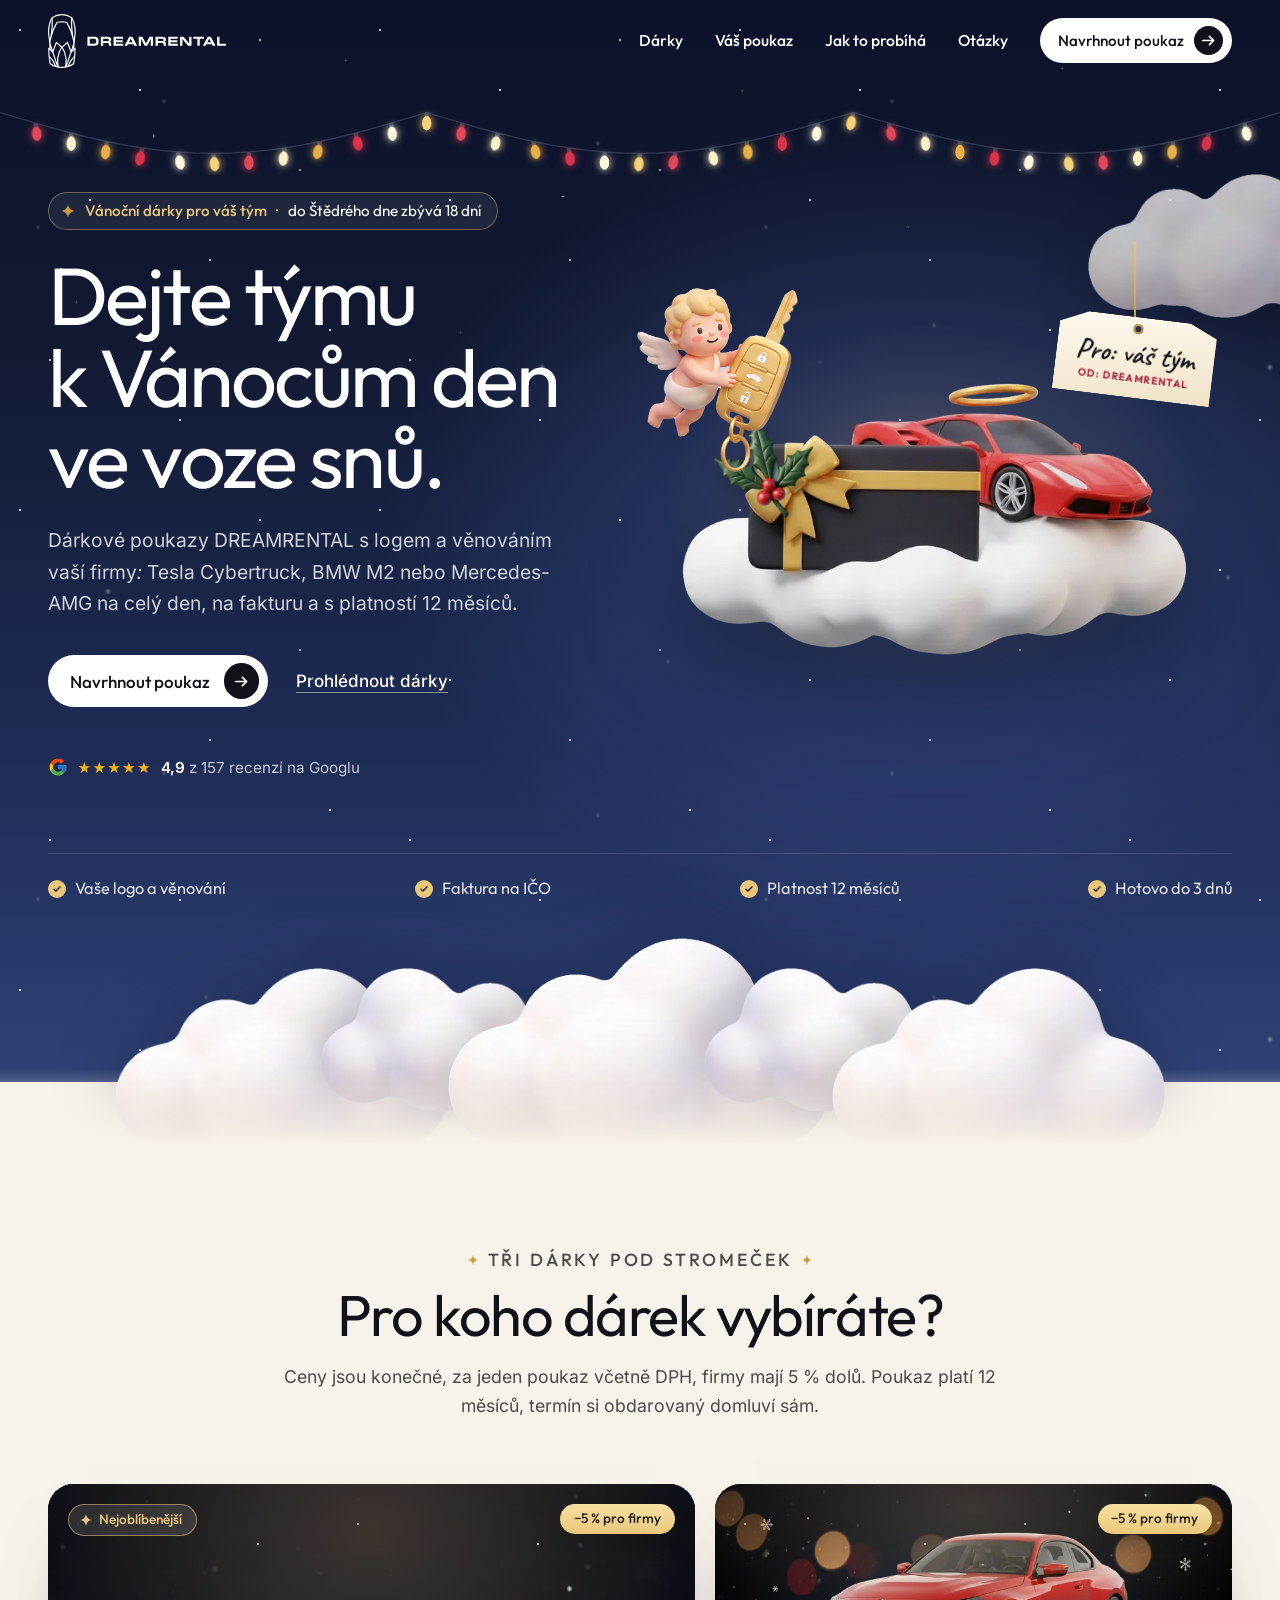
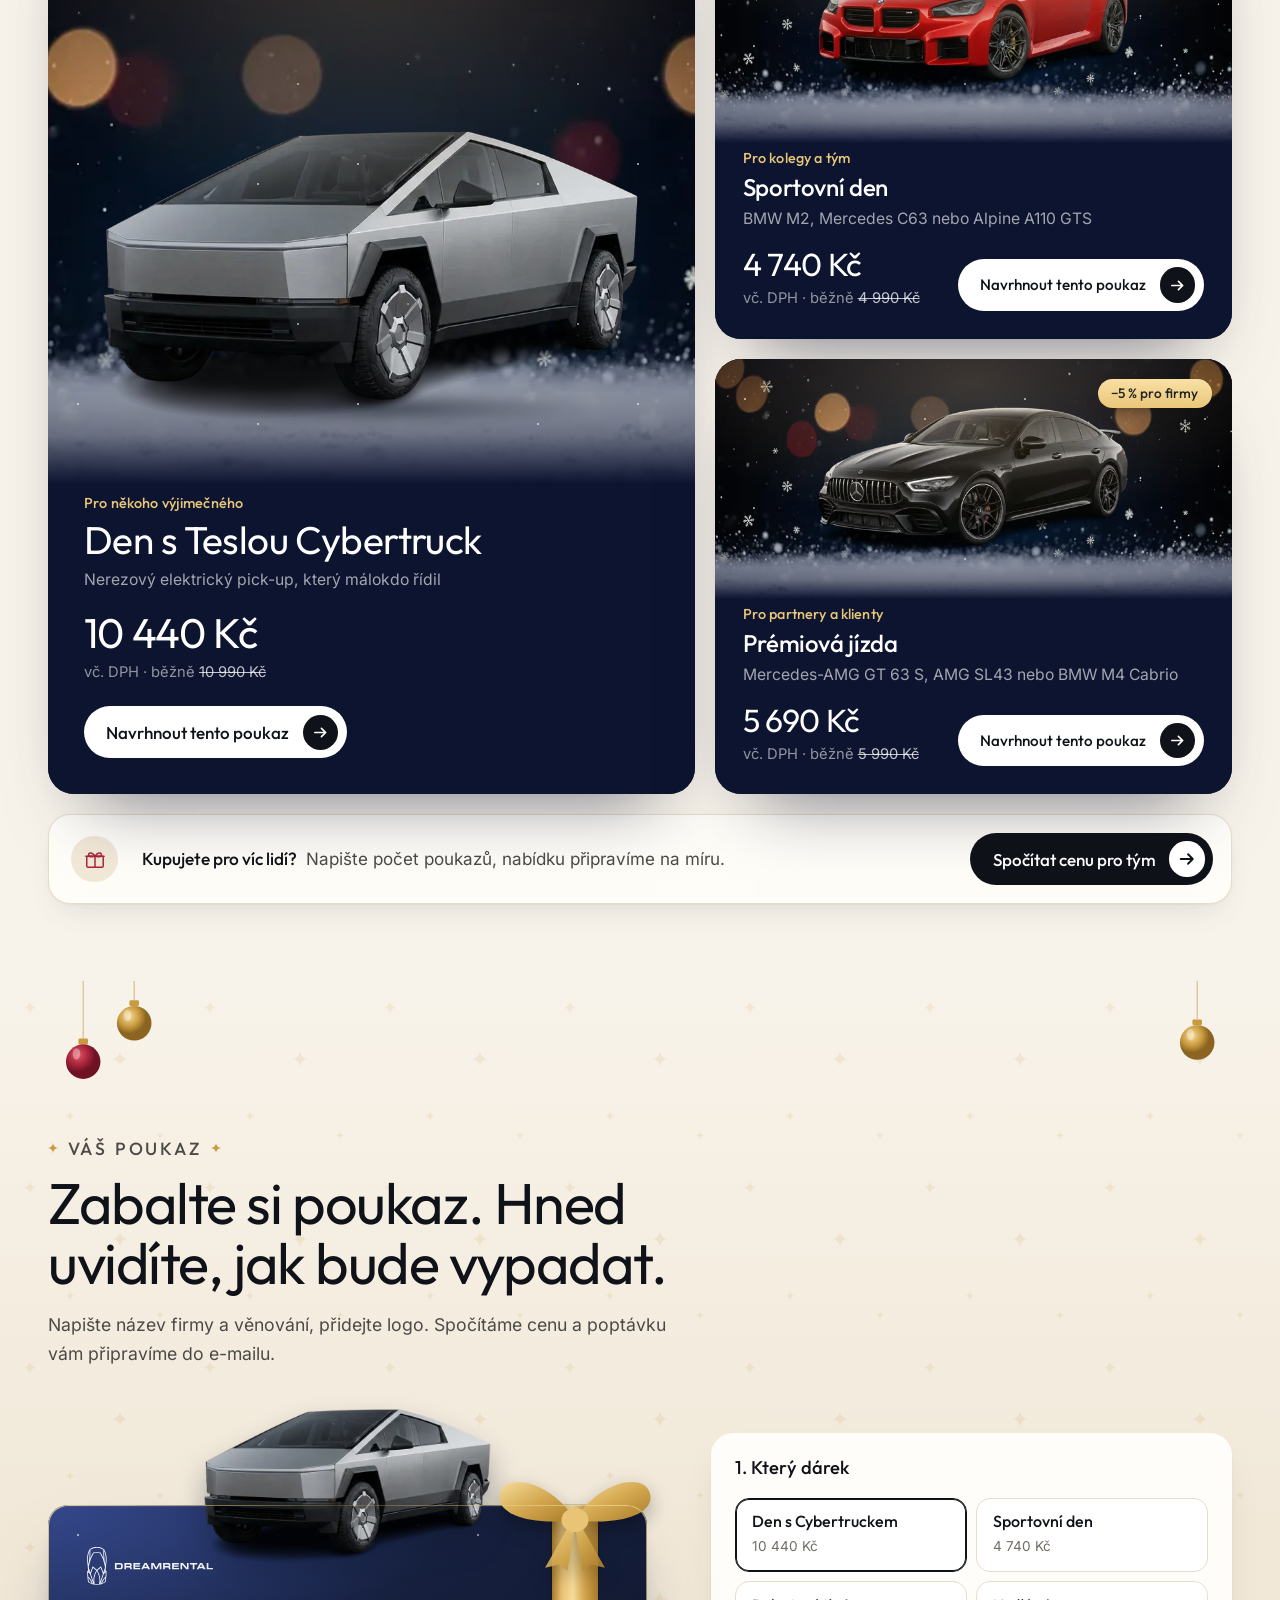
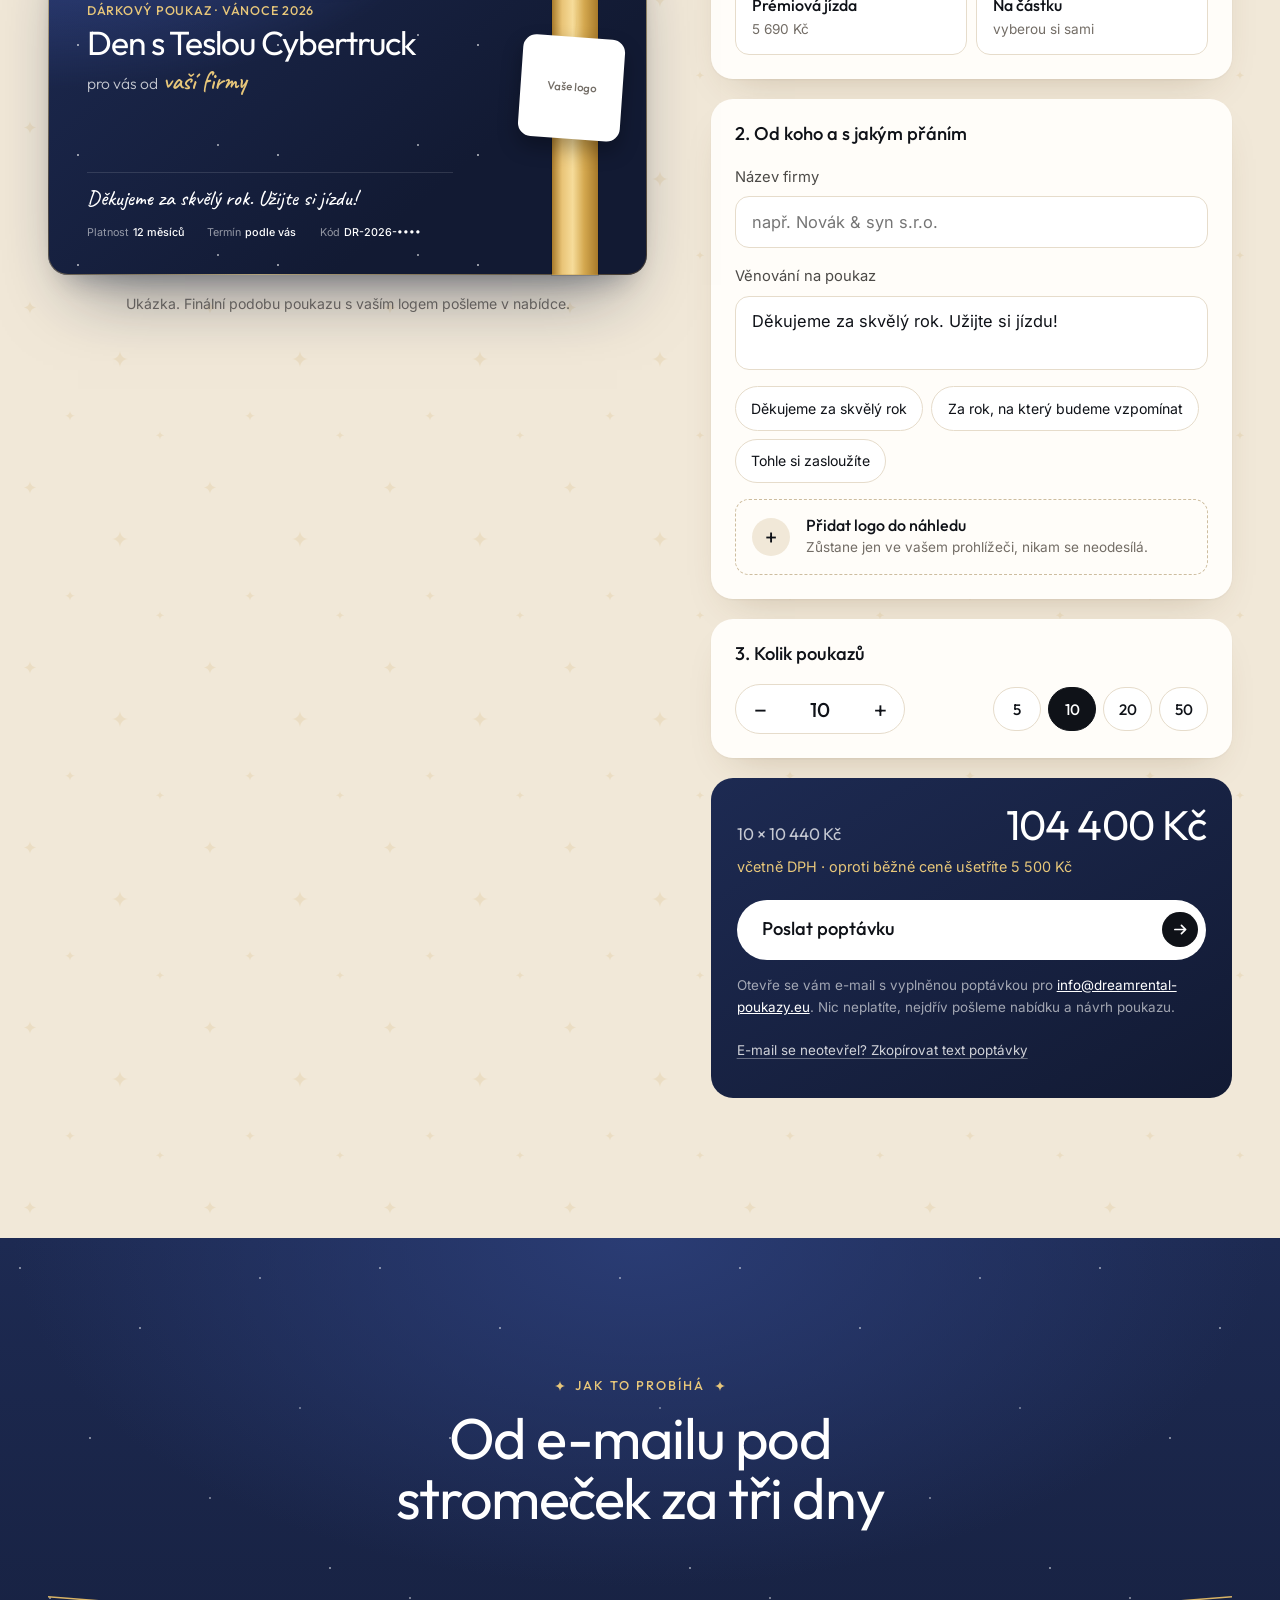
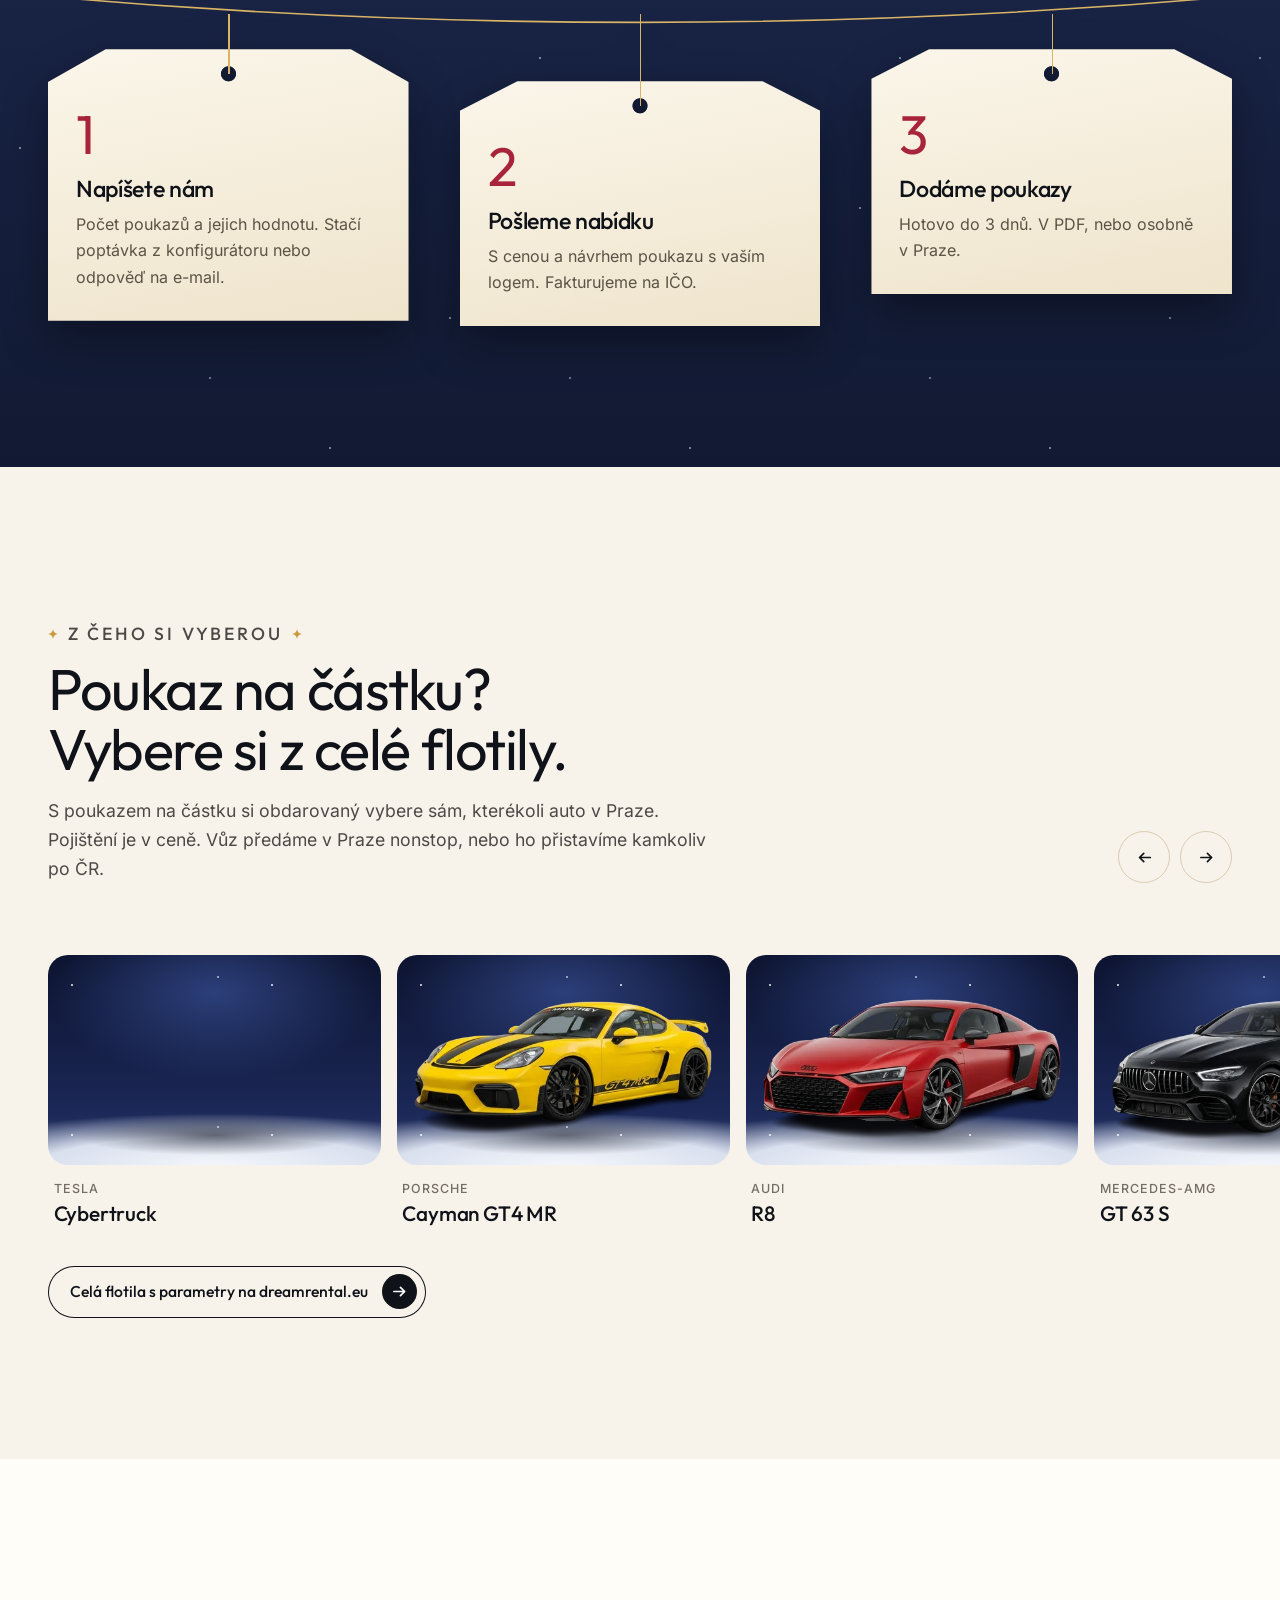
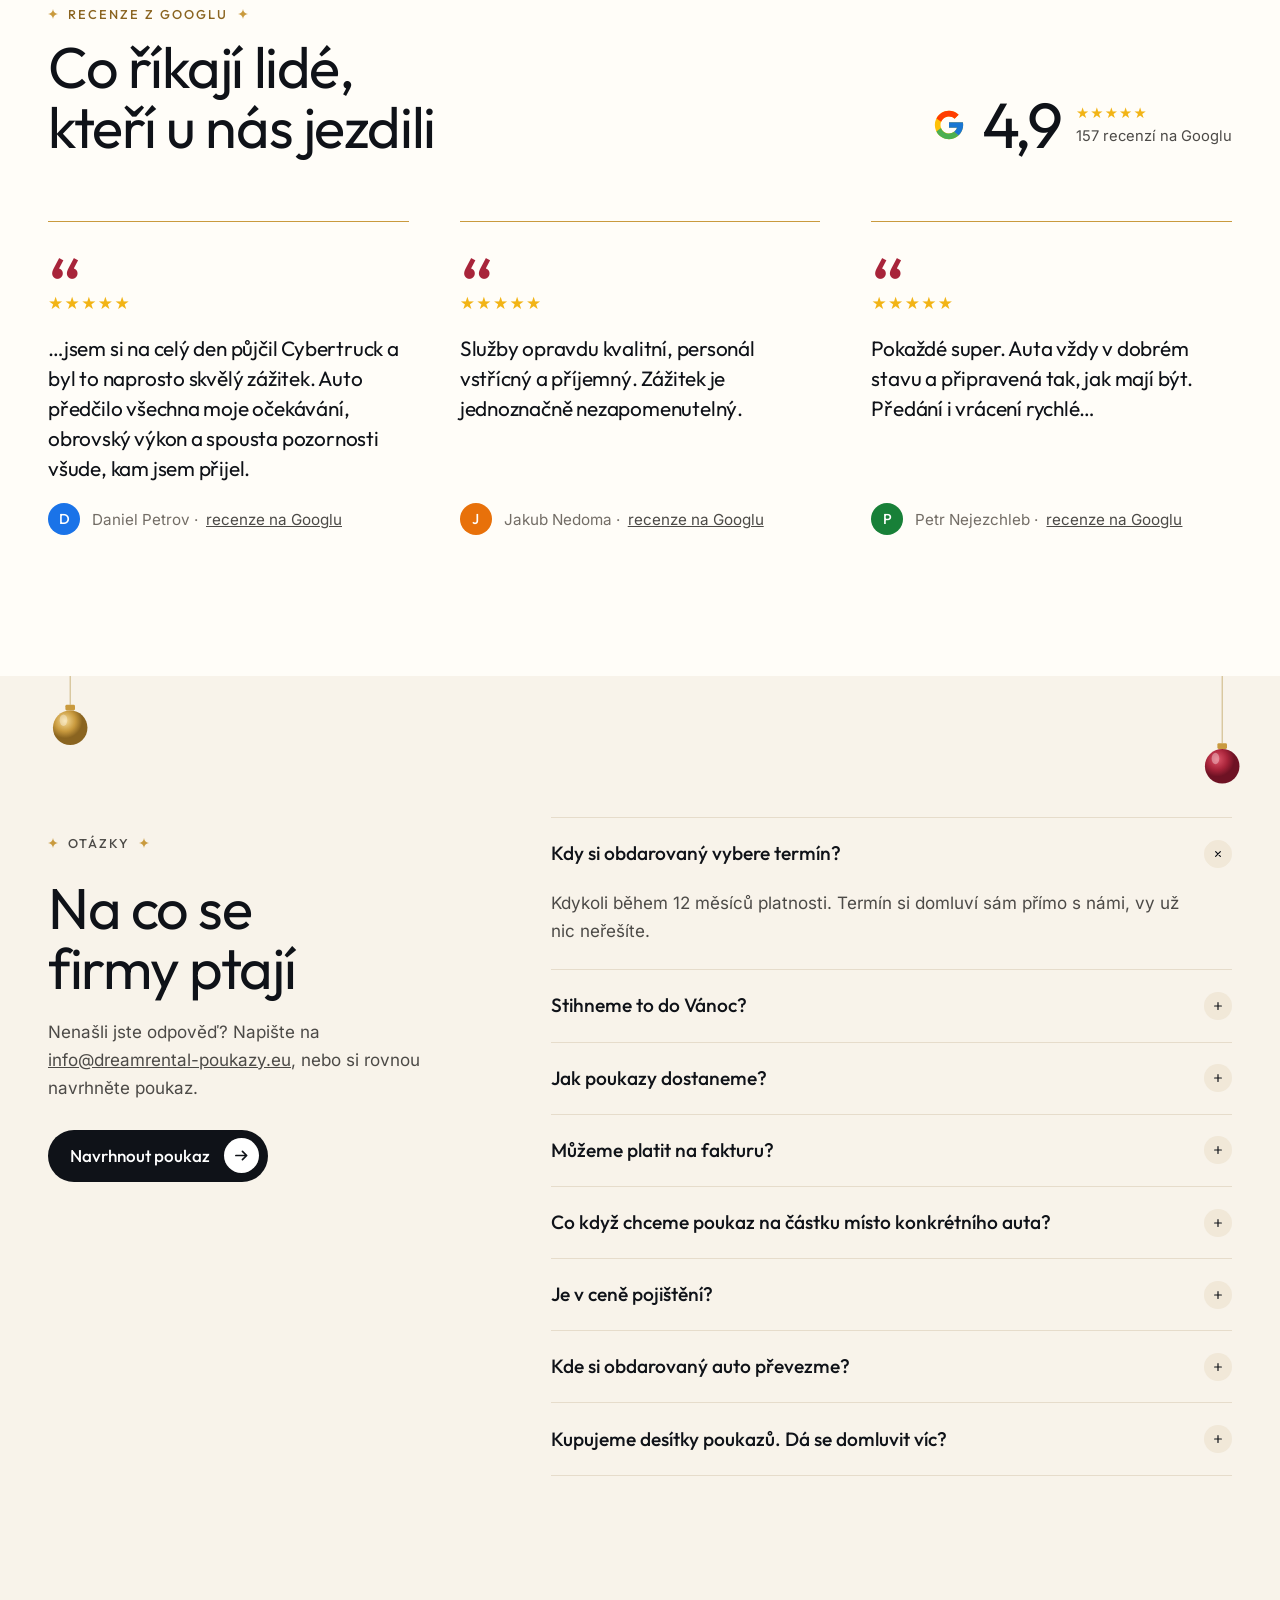
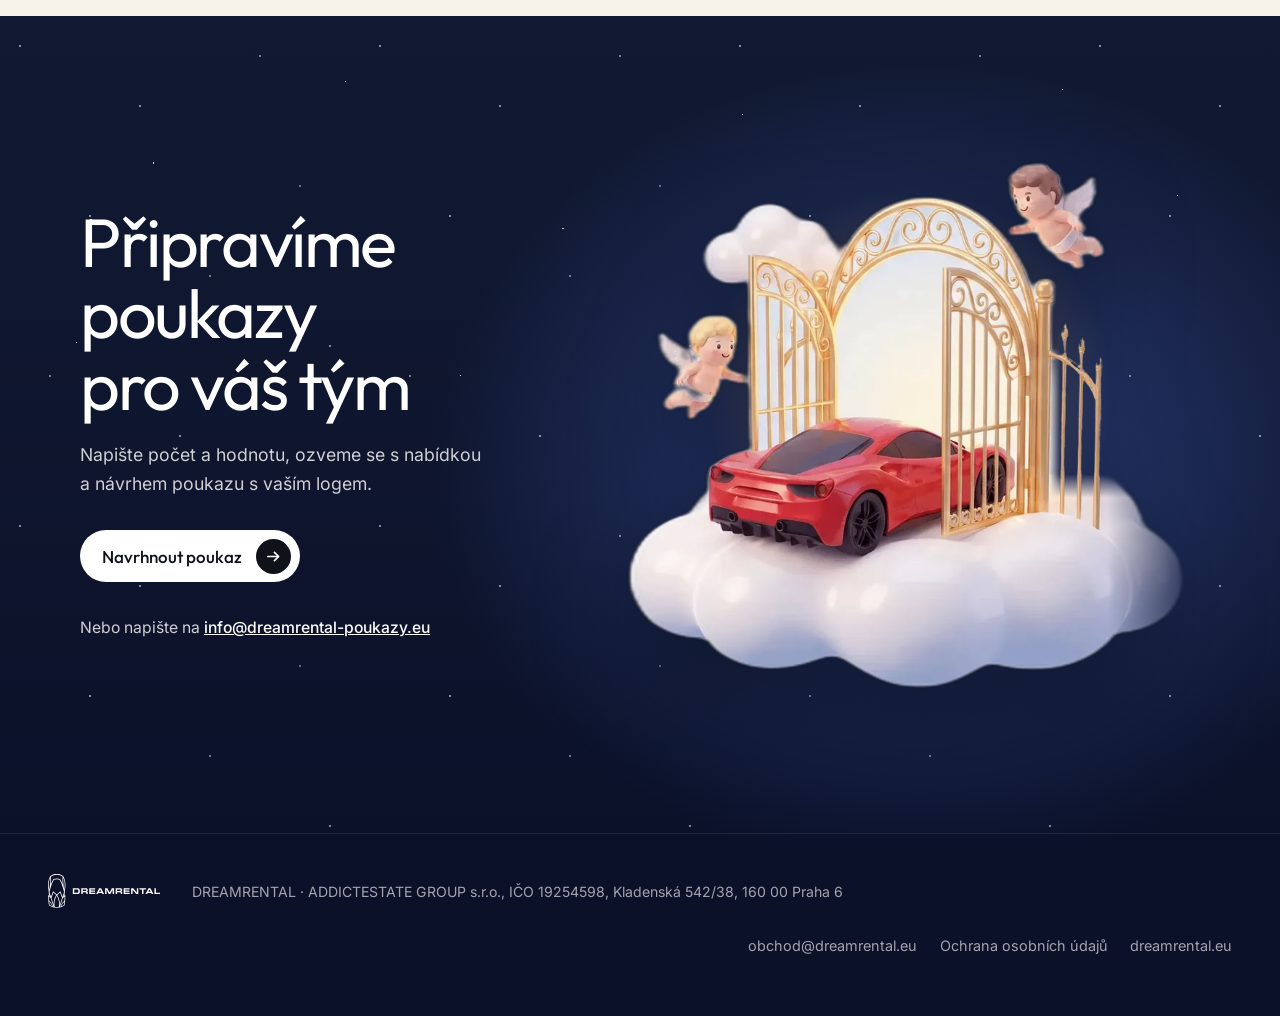
==== index.html @ 7f6c65f4 "Firemní poukazy DREAMRENTAL v3 Co-Authored-By: Claude Opus 5.5 <noreply@anthropic.com>" ====
<!doctype html>
<html lang="cs"><head><meta charset="utf-8"><meta name="viewport" content="width=device-width, initial-scale=1, viewport-fit=cover"><title>Firemní vánoční poukazy DREAMRENTAL – den ve voze snů s vaším logem</title><meta name="description" content="Firemní vánoční poukazy na den za volantem Tesly Cybertruck, BMW M2 nebo Mercedesu-AMG. S logem vaší firmy, na fakturu, platnost 12 měsíců. Praha."><meta name="robots" content="noindex"><meta name="theme-color" content="#121a33"><link rel="canonical" href="https://dreamrental-poukazy.eu/"><link rel="icon" href="logo-ikona.svg" type="image/svg+xml"><meta property="og:type" content="website"><meta property="og:locale" content="cs_CZ"><meta property="og:title" content="Firemní vánoční poukazy DREAMRENTAL – den ve voze snů s vaším logem"><meta property="og:description" content="Den za volantem sportovního auta, s vaším logem na poukazu. Na fakturu, platnost 12 měsíců."><meta property="og:url" content="https://dreamrental-poukazy.eu/"><link rel="preload" href="fonts/outfit.woff2" as="font" type="font/woff2" crossorigin><link rel="preload" href="fonts/inter.woff2" as="font" type="font/woff2" crossorigin><link rel="stylesheet" href="css/style.css"><script type="application/ld+json">{"@context":"https://schema.org","@type":"OfferCatalog","name":"Firemní vánoční poukazy DREAMRENTAL","itemListElement":[{"@type":"Offer","name":"D\u00e1rkov\u00fd poukaz \u2013 Den s Teslou Cybertruck","description":"Nerezov\u00fd elektrick\u00fd pick-up, kter\u00fd m\u00e1lokdo \u0159\u00eddil","price":"10440","priceCurrency":"CZK","seller":{"@type":"Organization","name":"DREAMRENTAL"}},{"@type":"Offer","name":"D\u00e1rkov\u00fd poukaz \u2013 Sportovn\u00ed den","description":"BMW M2, Mercedes C63 nebo Alpine A110 GTS","price":"4740","priceCurrency":"CZK","seller":{"@type":"Organization","name":"DREAMRENTAL"}},{"@type":"Offer","name":"D\u00e1rkov\u00fd poukaz \u2013 Pr\u00e9miov\u00e1 j\u00edzda","description":"Mercedes-AMG GT 63 S, AMG SL43 nebo BMW M4 Cabrio","price":"5690","priceCurrency":"CZK","seller":{"@type":"Organization","name":"DREAMRENTAL"}}]}</script><script type="application/ld+json">{"@context":"https://schema.org","@type":"FAQPage","mainEntity":[{"@type":"Question","name":"Kdy si obdarovan\u00fd vybere term\u00edn?","acceptedAnswer":{"@type":"Answer","text":"Kdykoli b\u011bhem 12 m\u011bs\u00edc\u016f platnosti. Term\u00edn si domluv\u00ed s\u00e1m p\u0159\u00edmo s n\u00e1mi, vy u\u017e nic ne\u0159e\u0161\u00edte."}},{"@type":"Question","name":"Stihneme to do V\u00e1noc?","acceptedAnswer":{"@type":"Answer","text":"Poukazy p\u0159iprav\u00edme do 3 dn\u016f od objedn\u00e1vky. Term\u00edn j\u00edzdy si pak obdarovan\u00fd vybere kdykoli b\u011bhem 12 m\u011bs\u00edc\u016f."}},{"@type":"Question","name":"Jak poukazy dostaneme?","acceptedAnswer":{"@type":"Answer","text":"Do 3 dn\u016f v PDF, nebo osobn\u011b v Praze."}},{"@type":"Question","name":"M\u016f\u017eeme platit na fakturu?","acceptedAnswer":{"@type":"Answer","text":"Ano. Fakturujeme na I\u010cO va\u0161\u00ed firmy, cena za poukaz je v\u010detn\u011b DPH."}},{"@type":"Question","name":"Co kdy\u017e chceme poukaz na \u010d\u00e1stku m\u00edsto konkr\u00e9tn\u00edho auta?","acceptedAnswer":{"@type":"Answer","text":"Jde to. S poukazem na \u010d\u00e1stku si obdarovan\u00fd vybere s\u00e1m, kter\u00e9koli z aut v Praze."}},{"@type":"Question","name":"Je v cen\u011b poji\u0161t\u011bn\u00ed?","acceptedAnswer":{"@type":"Answer","text":"Ano, auta DREAMRENTAL maj\u00ed poji\u0161t\u011bn\u00ed v cen\u011b."}},{"@type":"Question","name":"Kde si obdarovan\u00fd auto p\u0159evezme?","acceptedAnswer":{"@type":"Answer","text":"V\u016fz p\u0159ed\u00e1me v Praze nonstop, nebo ho p\u0159istav\u00edme kamkoliv po \u010cR."}},{"@type":"Question","name":"Kupujeme des\u00edtky poukaz\u016f. D\u00e1 se domluvit v\u00edc?","acceptedAnswer":{"@type":"Answer","text":"Napi\u0161te n\u00e1m po\u010det a hodnotu poukaz\u016f a p\u0159iprav\u00edme nab\u00eddku na m\u00edru."}}]}</script></head><body class="noc">
<a class="skip" href="#obsah">Přeskočit na obsah</a>
<header class="hlavicka"><div class="hlavicka__in">
    <a href="index.html" class="logo"><img class="logo__tmave" src="logo.svg" alt="DREAMRENTAL" width="160" height="48"><img class="logo__bile" src="logo-bila.svg" alt="" width="160" height="48"></a>
    <nav class="menu" aria-label="Hlavní"><a href="#darky">Dárky</a><a href="#poukaz">Váš poukaz</a><a href="#postup">Jak to probíhá</a><a href="#otazky">Otázky</a>
    </nav><a class="tlacitko tlacitko--male" href="#poukaz">Navrhnout poukaz <span class="sipka" aria-hidden="true"></span></a>
  </div>
</header><main id="obsah"><svg width="0" height="0" style="position:absolute" aria-hidden="true"><defs><radialgradient id="bz" cx=".35" cy=".3"><stop offset="0" stop-color="#f6dc9a"></stop><stop offset=".6" stop-color="#c99a3e"></stop><stop offset="1" stop-color="#8a6420"></stop></radialgradient><radialgradient id="bc" cx=".35" cy=".3"><stop offset="0" stop-color="#e0566a"></stop><stop offset=".6" stop-color="#a8243a"></stop><stop offset="1" stop-color="#6e1224"></stop></radialgradient><radialgradient id="bm" cx=".35" cy=".3"><stop offset="0" stop-color="#9fb4e6"></stop><stop offset=".6" stop-color="#3d5596"></stop><stop offset="1" stop-color="#1d2a52"></stop></radialgradient><lineargradient id="cv" x1="0" y1="0" x2="1" y2="1"><stop offset="0" stop-color="#d8465a"></stop><stop offset=".55" stop-color="#a8243a"></stop><stop offset="1" stop-color="#7a1428"></stop></lineargradient></defs></svg><section class="uvod"><div class="nebe" aria-hidden="true">
    <span class="hvezdicky"></span>
    <img class="mrak mrak--b" src="img/scena-mrak-3-553.webp" alt="" width="553" height="311"><span class="snih"></span><span class="snih snih--blizko"></span>
  </div>
  <svg class="svetylka" viewbox="0 0 1440 110" aria-hidden="true"><path d="M0,40.0 L20,46.0 L40,51.9 L60,57.6 L80,63.0 L100,68.0 L120,72.5 L140,76.5 L160,79.8 L180,82.5 L200,84.4 L220,85.6 L240,86.0 L260,85.6 L280,84.4 L300,82.5 L320,79.8 L340,76.5 L360,72.5 L380,68.0 L400,63.0 L420,57.6 L440,51.9 L460,46.0 L480,40.0 L500,46.0 L520,51.9 L540,57.6 L560,63.0 L580,68.0 L600,72.5 L620,76.5 L640,79.8 L660,82.5 L680,84.4 L700,85.6 L720,86.0 L740,85.6 L760,84.4 L780,82.5 L800,79.8 L820,76.5 L840,72.5 L860,68.0 L880,63.0 L900,57.6 L920,51.9 L940,46.0 L960,40.0 L980,46.0 L1000,51.9 L1020,57.6 L1040,63.0 L1060,68.0 L1080,72.5 L1100,76.5 L1120,79.8 L1140,82.5 L1160,84.4 L1180,85.6 L1200,86.0 L1220,85.6 L1240,84.4 L1260,82.5 L1280,79.8 L1300,76.5 L1320,72.5 L1340,68.0 L1360,63.0 L1380,57.6 L1400,51.9 L1420,46.0 L1440,40.0" fill="none" stroke="#2c3550" stroke-width="1.6"></path><g class="zarovka" style="--c:#e0475a;--z:0.37s" transform="translate(40 51.9) rotate(-6)"><rect x="-2.6" y="0" width="5.2" height="5" rx="1" fill="#3a4258"></rect><ellipse cx="0" cy="12" rx="5.2" ry="8.2" fill="#e0475a"></ellipse></g><g class="zarovka" style="--c:#fff1c9;--z:0.74s" transform="translate(80 63.0) rotate(0)"><rect x="-2.6" y="0" width="5.2" height="5" rx="1" fill="#3a4258"></rect><ellipse cx="0" cy="12" rx="5.2" ry="8.2" fill="#fff1c9"></ellipse></g><g class="zarovka" style="--c:#e8b04a;--z:1.11s" transform="translate(120 72.5) rotate(6)"><rect x="-2.6" y="0" width="5.2" height="5" rx="1" fill="#3a4258"></rect><ellipse cx="0" cy="12" rx="5.2" ry="8.2" fill="#e8b04a"></ellipse></g><g class="zarovka" style="--c:#d8344b;--z:1.48s" transform="translate(160 79.8) rotate(12)"><rect x="-2.6" y="0" width="5.2" height="5" rx="1" fill="#3a4258"></rect><ellipse cx="0" cy="12" rx="5.2" ry="8.2" fill="#d8344b"></ellipse></g><g class="zarovka" style="--c:#fff6dc;--z:1.85s" transform="translate(200 84.4) rotate(-12)"><rect x="-2.6" y="0" width="5.2" height="5" rx="1" fill="#3a4258"></rect><ellipse cx="0" cy="12" rx="5.2" ry="8.2" fill="#fff6dc"></ellipse></g><g class="zarovka" style="--c:#f6d27a;--z:2.22s" transform="translate(240 86.0) rotate(-6)"><rect x="-2.6" y="0" width="5.2" height="5" rx="1" fill="#3a4258"></rect><ellipse cx="0" cy="12" rx="5.2" ry="8.2" fill="#f6d27a"></ellipse></g><g class="zarovka" style="--c:#e0475a;--z:0.19s" transform="translate(280 84.4) rotate(0)"><rect x="-2.6" y="0" width="5.2" height="5" rx="1" fill="#3a4258"></rect><ellipse cx="0" cy="12" rx="5.2" ry="8.2" fill="#e0475a"></ellipse></g><g class="zarovka" style="--c:#fff1c9;--z:0.56s" transform="translate(320 79.8) rotate(6)"><rect x="-2.6" y="0" width="5.2" height="5" rx="1" fill="#3a4258"></rect><ellipse cx="0" cy="12" rx="5.2" ry="8.2" fill="#fff1c9"></ellipse></g><g class="zarovka" style="--c:#e8b04a;--z:0.93s" transform="translate(360 72.5) rotate(12)"><rect x="-2.6" y="0" width="5.2" height="5" rx="1" fill="#3a4258"></rect><ellipse cx="0" cy="12" rx="5.2" ry="8.2" fill="#e8b04a"></ellipse></g><g class="zarovka" style="--c:#d8344b;--z:1.30s" transform="translate(400 63.0) rotate(-12)"><rect x="-2.6" y="0" width="5.2" height="5" rx="1" fill="#3a4258"></rect><ellipse cx="0" cy="12" rx="5.2" ry="8.2" fill="#d8344b"></ellipse></g><g class="zarovka" style="--c:#fff6dc;--z:1.67s" transform="translate(440 51.9) rotate(-6)"><rect x="-2.6" y="0" width="5.2" height="5" rx="1" fill="#3a4258"></rect><ellipse cx="0" cy="12" rx="5.2" ry="8.2" fill="#fff6dc"></ellipse></g><g class="zarovka" style="--c:#f6d27a;--z:2.04s" transform="translate(480 40.0) rotate(0)"><rect x="-2.6" y="0" width="5.2" height="5" rx="1" fill="#3a4258"></rect><ellipse cx="0" cy="12" rx="5.2" ry="8.2" fill="#f6d27a"></ellipse></g><g class="zarovka" style="--c:#e0475a;--z:0.01s" transform="translate(520 51.9) rotate(6)"><rect x="-2.6" y="0" width="5.2" height="5" rx="1" fill="#3a4258"></rect><ellipse cx="0" cy="12" rx="5.2" ry="8.2" fill="#e0475a"></ellipse></g><g class="zarovka" style="--c:#fff1c9;--z:0.38s" transform="translate(560 63.0) rotate(12)"><rect x="-2.6" y="0" width="5.2" height="5" rx="1" fill="#3a4258"></rect><ellipse cx="0" cy="12" rx="5.2" ry="8.2" fill="#fff1c9"></ellipse></g><g class="zarovka" style="--c:#e8b04a;--z:0.75s" transform="translate(600 72.5) rotate(-12)"><rect x="-2.6" y="0" width="5.2" height="5" rx="1" fill="#3a4258"></rect><ellipse cx="0" cy="12" rx="5.2" ry="8.2" fill="#e8b04a"></ellipse></g><g class="zarovka" style="--c:#d8344b;--z:1.12s" transform="translate(640 79.8) rotate(-6)"><rect x="-2.6" y="0" width="5.2" height="5" rx="1" fill="#3a4258"></rect><ellipse cx="0" cy="12" rx="5.2" ry="8.2" fill="#d8344b"></ellipse></g><g class="zarovka" style="--c:#fff6dc;--z:1.49s" transform="translate(680 84.4) rotate(0)"><rect x="-2.6" y="0" width="5.2" height="5" rx="1" fill="#3a4258"></rect><ellipse cx="0" cy="12" rx="5.2" ry="8.2" fill="#fff6dc"></ellipse></g><g class="zarovka" style="--c:#f6d27a;--z:1.86s" transform="translate(720 86.0) rotate(6)"><rect x="-2.6" y="0" width="5.2" height="5" rx="1" fill="#3a4258"></rect><ellipse cx="0" cy="12" rx="5.2" ry="8.2" fill="#f6d27a"></ellipse></g><g class="zarovka" style="--c:#e0475a;--z:2.23s" transform="translate(760 84.4) rotate(12)"><rect x="-2.6" y="0" width="5.2" height="5" rx="1" fill="#3a4258"></rect><ellipse cx="0" cy="12" rx="5.2" ry="8.2" fill="#e0475a"></ellipse></g><g class="zarovka" style="--c:#fff1c9;--z:0.20s" transform="translate(800 79.8) rotate(-12)"><rect x="-2.6" y="0" width="5.2" height="5" rx="1" fill="#3a4258"></rect><ellipse cx="0" cy="12" rx="5.2" ry="8.2" fill="#fff1c9"></ellipse></g><g class="zarovka" style="--c:#e8b04a;--z:0.57s" transform="translate(840 72.5) rotate(-6)"><rect x="-2.6" y="0" width="5.2" height="5" rx="1" fill="#3a4258"></rect><ellipse cx="0" cy="12" rx="5.2" ry="8.2" fill="#e8b04a"></ellipse></g><g class="zarovka" style="--c:#d8344b;--z:0.94s" transform="translate(880 63.0) rotate(0)"><rect x="-2.6" y="0" width="5.2" height="5" rx="1" fill="#3a4258"></rect><ellipse cx="0" cy="12" rx="5.2" ry="8.2" fill="#d8344b"></ellipse></g><g class="zarovka" style="--c:#fff6dc;--z:1.31s" transform="translate(920 51.9) rotate(6)"><rect x="-2.6" y="0" width="5.2" height="5" rx="1" fill="#3a4258"></rect><ellipse cx="0" cy="12" rx="5.2" ry="8.2" fill="#fff6dc"></ellipse></g><g class="zarovka" style="--c:#f6d27a;--z:1.68s" transform="translate(960 40.0) rotate(12)"><rect x="-2.6" y="0" width="5.2" height="5" rx="1" fill="#3a4258"></rect><ellipse cx="0" cy="12" rx="5.2" ry="8.2" fill="#f6d27a"></ellipse></g><g class="zarovka" style="--c:#e0475a;--z:2.05s" transform="translate(1000 51.9) rotate(-12)"><rect x="-2.6" y="0" width="5.2" height="5" rx="1" fill="#3a4258"></rect><ellipse cx="0" cy="12" rx="5.2" ry="8.2" fill="#e0475a"></ellipse></g><g class="zarovka" style="--c:#fff1c9;--z:0.02s" transform="translate(1040 63.0) rotate(-6)"><rect x="-2.6" y="0" width="5.2" height="5" rx="1" fill="#3a4258"></rect><ellipse cx="0" cy="12" rx="5.2" ry="8.2" fill="#fff1c9"></ellipse></g><g class="zarovka" style="--c:#e8b04a;--z:0.39s" transform="translate(1080 72.5) rotate(0)"><rect x="-2.6" y="0" width="5.2" height="5" rx="1" fill="#3a4258"></rect><ellipse cx="0" cy="12" rx="5.2" ry="8.2" fill="#e8b04a"></ellipse></g><g class="zarovka" style="--c:#d8344b;--z:0.76s" transform="translate(1120 79.8) rotate(6)"><rect x="-2.6" y="0" width="5.2" height="5" rx="1" fill="#3a4258"></rect><ellipse cx="0" cy="12" rx="5.2" ry="8.2" fill="#d8344b"></ellipse></g><g class="zarovka" style="--c:#fff6dc;--z:1.13s" transform="translate(1160 84.4) rotate(12)"><rect x="-2.6" y="0" width="5.2" height="5" rx="1" fill="#3a4258"></rect><ellipse cx="0" cy="12" rx="5.2" ry="8.2" fill="#fff6dc"></ellipse></g><g class="zarovka" style="--c:#f6d27a;--z:1.50s" transform="translate(1200 86.0) rotate(-12)"><rect x="-2.6" y="0" width="5.2" height="5" rx="1" fill="#3a4258"></rect><ellipse cx="0" cy="12" rx="5.2" ry="8.2" fill="#f6d27a"></ellipse></g><g class="zarovka" style="--c:#e0475a;--z:1.87s" transform="translate(1240 84.4) rotate(-6)"><rect x="-2.6" y="0" width="5.2" height="5" rx="1" fill="#3a4258"></rect><ellipse cx="0" cy="12" rx="5.2" ry="8.2" fill="#e0475a"></ellipse></g><g class="zarovka" style="--c:#fff1c9;--z:2.24s" transform="translate(1280 79.8) rotate(0)"><rect x="-2.6" y="0" width="5.2" height="5" rx="1" fill="#3a4258"></rect><ellipse cx="0" cy="12" rx="5.2" ry="8.2" fill="#fff1c9"></ellipse></g><g class="zarovka" style="--c:#e8b04a;--z:0.21s" transform="translate(1320 72.5) rotate(6)"><rect x="-2.6" y="0" width="5.2" height="5" rx="1" fill="#3a4258"></rect><ellipse cx="0" cy="12" rx="5.2" ry="8.2" fill="#e8b04a"></ellipse></g><g class="zarovka" style="--c:#d8344b;--z:0.58s" transform="translate(1360 63.0) rotate(12)"><rect x="-2.6" y="0" width="5.2" height="5" rx="1" fill="#3a4258"></rect><ellipse cx="0" cy="12" rx="5.2" ry="8.2" fill="#d8344b"></ellipse></g><g class="zarovka" style="--c:#fff6dc;--z:0.95s" transform="translate(1400 51.9) rotate(-12)"><rect x="-2.6" y="0" width="5.2" height="5" rx="1" fill="#3a4258"></rect><ellipse cx="0" cy="12" rx="5.2" ry="8.2" fill="#fff6dc"></ellipse></g></svg><div class="uvod__in">
    <div class="uvod__text">
      <p class="stitek"><span class="stitek__hvezda" aria-hidden="true"></span>Vánoční dárky pro <!--F-->váš tým<!--/F--><span class="stitek__odpocet" data-odpocet hidden></span></p>
      <h1>Dejte týmu k Vánocům den ve voze snů.</h1>
      <p class="uvod__perex">Dárkové poukazy DREAMRENTAL s logem a věnováním vaší firmy. Tesla Cybertruck, BMW M2 nebo Mercedes-AMG na celý den, na fakturu a s platností 12 měsíců.</p>
      <div class="uvod__akce">
        <a class="tlacitko" href="#poukaz">Navrhnout poukaz <span class="sipka" aria-hidden="true"></span></a>
        <a class="odkaz" href="#darky">Prohlédnout dárky</a>
      </div>
      <a class="hodnoceni" href="https://www.google.com/maps?cid=7653946558548366329" target="_blank" rel="noopener">
        <svg class="g" viewbox="0 0 48 48" width="20" height="20" aria-hidden="true"><path fill="#FFC107" d="M43.6 20.1H42V20H24v8h11.3C33.7 32.7 29.2 36 24 36c-6.6 0-12-5.4-12-12s5.4-12 12-12c3.1 0 5.8 1.2 7.9 3.1l5.7-5.7C34 6.1 29.3 4 24 4 13 4 4 13 4 24s9 20 20 20 20-9 20-20c0-1.3-.1-2.6-.4-3.9z"></path><path fill="#FF3D00" d="m6.3 14.7 6.6 4.8C14.7 15.1 19 12 24 12c3.1 0 5.8 1.2 7.9 3.1l5.7-5.7C34 6.1 29.3 4 24 4 16.3 4 9.7 8.3 6.3 14.7z"></path><path fill="#4CAF50" d="M24 44c5.2 0 9.9-2 13.4-5.2l-6.2-5.2A11.9 11.9 0 0 1 24 36c-5.2 0-9.6-3.3-11.3-7.9l-6.5 5C9.5 39.6 16.2 44 24 44z"></path><path fill="#1976D2" d="M43.6 20.1H42V20H24v8h11.3a12 12 0 0 1-4.1 5.6l6.2 5.2C37 39.2 44 34 44 24c0-1.3-.1-2.6-.4-3.9z"></path></svg><span class="hvezdy" aria-hidden="true">★★★★★</span>
        <span><b>4,9</b> z 157 recenzí na Googlu</span>
      </a>
    </div>
    <div class="uvod__scena">
      <img class="uvod__andel" src="img/scena-andel-561.webp" alt="" width="561" height="640"><img src="img/scena-darek-na-mraku-1376.webp" srcset="img/scena-darek-na-mraku-480.webp 480w, img/scena-darek-na-mraku-800.webp 800w, img/scena-darek-na-mraku-1280.webp 1280w, img/scena-darek-na-mraku-1376.webp 1376w" sizes="(min-width: 64rem) 52vw, 100vw" width="1376" height="768" alt="Černý dárek se zlatou mašlí a červené sportovní auto na mráčku" class="uvod__darek" loading="eager" fetchpriority="high" decoding="async"><img class="uvod__cesmina" src="img/scena-cesmina-619.webp" alt="" width="640" height="640"><div class="jmenovka" aria-hidden="true"><span class="jmenovka__nit"></span><p class="jmenovka__papir">Pro: váš tým<small>Od: DREAMRENTAL</small></p></div></div>
  </div>
  <ul class="vyhody" role="list"><li>Vaše logo a věnování</li>
    <li>Faktura na IČO</li>
    <li>Platnost 12 měsíců</li>
    <li>Hotovo do 3 dnů</li>
  </ul><div class="uvod__mraky" aria-hidden="true">
    <img src="img/scena-mrak-1-703.webp" alt="" width="703" height="414"><img src="img/scena-mrak-3-553.webp" alt="" width="553" height="311"><img src="img/scena-mrak-1-703.webp" alt="" width="703" height="414"><img src="img/scena-mrak-3-553.webp" alt="" width="553" height="311"><img src="img/scena-mrak-1-703.webp" alt="" width="703" height="414"></div>
</section><section class="darky" id="darky"><div class="sekce__hlava">
    <p class="nadtitul">Tři dárky pod stromeček</p>
    <h2>Pro koho dárek vybíráte?</h2>
    <p>Ceny jsou konečné, za jeden poukaz včetně DPH, firmy mají 5 % dolů. Poukaz platí 12 měsíců, termín si obdarovaný domluví sám.</p>
  </div>
  <div class="darky__mrizka">
    
    <article class="darek darek--hlavni"><div class="darek__foto">
        <img src="img/scena-atelier-1536.webp" srcset="img/scena-atelier-480.webp 480w, img/scena-atelier-800.webp 800w, img/scena-atelier-1280.webp 1280w, img/scena-atelier-1536.webp 1536w" sizes="(min-width: 40rem) 40vw, 80vw" width="1536" height="864" alt="" class="darek__pozadi" loading="lazy" decoding="async"><span class="darek__snih" aria-hidden="true"></span>
        <span class="darek__sleva">−5 % pro firmy</span>
        <div class="darek__obal">
          <img src="img/auta-tesla-cybertruck-1102.webp" srcset="img/auta-tesla-cybertruck-480.webp 480w, img/auta-tesla-cybertruck-800.webp 800w, img/auta-tesla-cybertruck-1102.webp 1102w" sizes="(min-width: 64rem) 40vw, 80vw" width="1102" height="592" alt="Tesla Cybertruck z flotily DREAMRENTAL" class="darek__auto" loading="lazy" decoding="async"></div>
        <span class="darek__odznak">Nejoblíbenější</span>
      </div>
      <div class="darek__text">
        <p class="darek__pro">Pro někoho výjimečného</p>
        <h3>Den s Teslou Cybertruck</h3>
        <p class="darek__auta">Nerezový elektrický pick-up, který málokdo řídil</p>
        <div class="darek__cena">
          <span class="darek__kc">10 440 Kč</span>
          <span class="darek__bezne">vč. DPH · běžně <s>10 990 Kč</s></span>
        </div>
        <button class="tlacitko tlacitko--obrys" type="button" data-vybrat="cybertruck">Navrhnout tento poukaz <span class="sipka" aria-hidden="true"></span></button>
      </div>
    </article><article class="darek"><div class="darek__foto">
        <img src="img/scena-atelier-1536.webp" srcset="img/scena-atelier-480.webp 480w, img/scena-atelier-800.webp 800w, img/scena-atelier-1280.webp 1280w, img/scena-atelier-1536.webp 1536w" sizes="(min-width: 40rem) 40vw, 80vw" width="1536" height="864" alt="" class="darek__pozadi" loading="lazy" decoding="async"><span class="darek__snih" aria-hidden="true"></span>
        <span class="darek__sleva">−5 % pro firmy</span>
        <div class="darek__obal">
          <img src="img/auta-bmw-m2-1056.webp" srcset="img/auta-bmw-m2-480.webp 480w, img/auta-bmw-m2-800.webp 800w, img/auta-bmw-m2-1056.webp 1056w" sizes="(min-width: 64rem) 25vw, (min-width: 40rem) 33vw, 80vw" width="1056" height="558" alt="Červené BMW M2 z flotily DREAMRENTAL" class="darek__auto" loading="lazy" decoding="async"></div>
        
      </div>
      <div class="darek__text">
        <p class="darek__pro">Pro kolegy a tým</p>
        <h3>Sportovní den</h3>
        <p class="darek__auta">BMW M2, Mercedes C63 nebo Alpine A110 GTS</p>
        <div class="darek__cena">
          <span class="darek__kc">4 740 Kč</span>
          <span class="darek__bezne">vč. DPH · běžně <s>4 990 Kč</s></span>
        </div>
        <button class="tlacitko tlacitko--obrys" type="button" data-vybrat="sportovni">Navrhnout tento poukaz <span class="sipka" aria-hidden="true"></span></button>
      </div>
    </article><article class="darek"><div class="darek__foto">
        <img src="img/scena-atelier-1536.webp" srcset="img/scena-atelier-480.webp 480w, img/scena-atelier-800.webp 800w, img/scena-atelier-1280.webp 1280w, img/scena-atelier-1536.webp 1536w" sizes="(min-width: 40rem) 40vw, 80vw" width="1536" height="864" alt="" class="darek__pozadi" loading="lazy" decoding="async"><span class="darek__snih" aria-hidden="true"></span>
        <span class="darek__sleva">−5 % pro firmy</span>
        <div class="darek__obal">
          <img src="img/auta-mercedes-amg-gt-63s-1185.webp" srcset="img/auta-mercedes-amg-gt-63s-480.webp 480w, img/auta-mercedes-amg-gt-63s-800.webp 800w, img/auta-mercedes-amg-gt-63s-1185.webp 1185w" sizes="(min-width: 64rem) 25vw, (min-width: 40rem) 33vw, 80vw" width="1185" height="555" alt="Černý Mercedes-AMG GT 63 S z flotily DREAMRENTAL" class="darek__auto" loading="lazy" decoding="async"></div>
        
      </div>
      <div class="darek__text">
        <p class="darek__pro">Pro partnery a klienty</p>
        <h3>Prémiová jízda</h3>
        <p class="darek__auta">Mercedes-AMG GT 63 S, AMG SL43 nebo BMW M4 Cabrio</p>
        <div class="darek__cena">
          <span class="darek__kc">5 690 Kč</span>
          <span class="darek__bezne">vč. DPH · běžně <s>5 990 Kč</s></span>
        </div>
        <button class="tlacitko tlacitko--obrys" type="button" data-vybrat="premiova">Navrhnout tento poukaz <span class="sipka" aria-hidden="true"></span></button>
      </div>
    </article></div>
  <div class="vic-lidi">
    <span class="vic-lidi__ikona" aria-hidden="true"></span>
    <p><b>Kupujete pro víc lidí?</b> Napište počet poukazů, nabídku připravíme na míru.</p>
    <a class="tlacitko" href="#poukaz" data-na-pocet>Spočítat cenu pro tým <span class="sipka" aria-hidden="true"></span></a>
  </div>
</section><section class="poukaz" id="poukaz"><div class="banky" aria-hidden="true"><span class="banka" style="left:5%"><svg viewbox="0 0 40 112"><line x1="20" y1="0" x2="20" y2="60" stroke="#c9b27a" stroke-width="1"></line><rect x="15" y="60" width="10" height="6" rx="1.5" fill="#c99a3e"></rect><circle cx="20" cy="84" r="18" fill="url(#bc)"></circle><ellipse cx="13" cy="76" rx="4" ry="6" fill="#fff" opacity=".35"></ellipse></svg></span><span class="banka" style="left:9%"><svg viewbox="0 0 40 72"><line x1="20" y1="0" x2="20" y2="20" stroke="#c9b27a" stroke-width="1"></line><rect x="15" y="20" width="10" height="6" rx="1.5" fill="#c99a3e"></rect><circle cx="20" cy="44" r="18" fill="url(#bz)"></circle><ellipse cx="13" cy="36" rx="4" ry="6" fill="#fff" opacity=".35"></ellipse></svg></span><span class="banka" style="left:92%"><svg viewbox="0 0 40 92"><line x1="20" y1="0" x2="20" y2="40" stroke="#c9b27a" stroke-width="1"></line><rect x="15" y="40" width="10" height="6" rx="1.5" fill="#c99a3e"></rect><circle cx="20" cy="64" r="18" fill="url(#bz)"></circle><ellipse cx="13" cy="56" rx="4" ry="6" fill="#fff" opacity=".35"></ellipse></svg></span></div>
  <div class="sekce__hlava sekce__hlava--vlevo">
    <p class="nadtitul">Váš poukaz</p>
    <h2>Zabalte si poukaz. Hned uvidíte, jak bude vypadat.</h2>
    <p>Napište název firmy a věnování, přidejte logo. Spočítáme cenu a poptávku vám připravíme do e-mailu.</p>
  </div>
  <div class="poukaz__in">
    <div class="poukaz__nahled">
      <div class="karta" id="karta" aria-live="polite">
        <div class="karta__obsah">
          <span class="karta__snih" aria-hidden="true"></span>
          <img class="karta__logo" src="logo-bila.svg" alt="DREAMRENTAL" width="120" height="36"><p class="karta__typ">Dárkový poukaz · Vánoce 2026</p>
          <p class="karta__nazev" data-k="nazev">Den s Teslou Cybertruck</p>
          <p class="karta__od">pro vás od <span data-k="firma">vaší firmy</span></p><span id="firma-z-odkazu" hidden><!--F--><!--/F--></span>
          <p class="karta__venovani" data-k="venovani">Děkujeme za skvělý rok. Užijte si jízdu!</p>
          <dl class="karta__udaje"><div><dt>Platnost</dt><dd>12 měsíců</dd></div>
            <div><dt>Termín</dt><dd>podle vás</dd></div>
            <div><dt>Kód</dt><dd>DR-2026-••••</dd></div>
          </dl></div>
        <div class="karta__stuha" aria-hidden="true">
          <svg class="karta__masle" viewbox="0 0 120 70" width="120" height="70"><defs><lineargradient id="zl" x1="0" y1="0" x2="1" y2="1"><stop offset="0" stop-color="#f6dc9a"></stop><stop offset=".5" stop-color="#d4a84f"></stop><stop offset="1" stop-color="#a87a2a"></stop></lineargradient></defs><path d="M60 36C44 10 14 4 10 18s20 22 50 18z" fill="url(#zl)"></path><path d="M60 36C76 10 106 4 110 18S90 40 60 36z" fill="url(#zl)"></path><path d="M57 38 40 68l9-2 6 4 5-30zM63 38l17 30-9-2-6 4-5-30z" fill="url(#zl)" opacity=".9"></path><ellipse cx="60" cy="36" rx="9" ry="8" fill="#e9c477"></ellipse></svg><div class="karta__visacka">
            <img data-k="logo" alt="" hidden><span data-k="logo-text">Vaše logo</span>
          </div>
        </div>
        <img class="karta__auto" data-k="foto" src="img/auta-tesla-cybertruck-800.webp" alt="" width="640" height="344"></div>
      <p class="poukaz__pozn">Ukázka. Finální podobu poukazu s vaším logem pošleme v nabídce.</p>
    </div>

    <form class="formular" id="formular" novalidate>
      <fieldset class="pole"><legend>1. Který dárek</legend>
        <div class="volby">
          
          <label class="volba"><input type="radio" name="darek" value="cybertruck" data-nazev="Den s Teslou Cybertruck" data-cena="10440" data-bezne="10990" data-foto="img/auta-tesla-cybertruck-800.webp" checked><span><b>Den s Cybertruckem</b><small>10 440 Kč</small></span></label>
          
          <label class="volba"><input type="radio" name="darek" value="sportovni" data-nazev="Sportovní den" data-cena="4740" data-bezne="4990" data-foto="img/auta-bmw-m2-800.webp"><span><b>Sportovní den</b><small>4 740 Kč</small></span></label>
          
          <label class="volba"><input type="radio" name="darek" value="premiova" data-nazev="Prémiová jízda" data-cena="5690" data-bezne="5990" data-foto="img/auta-mercedes-amg-gt-63s-800.webp"><span><b>Prémiová jízda</b><small>5 690 Kč</small></span></label>
          
          <label class="volba"><input type="radio" name="darek" value="castka" data-nazev="Poukaz na jízdu snů" data-foto="img/auta-porsche-gt4-mr-800.webp"><span><b>Na částku</b><small>vyberou si sami</small></span></label>
        </div>
        <label class="pole__castka" hidden>Hodnota jednoho poukazu
          <span class="vstup vstup--kc"><input type="number" name="castka" min="1" step="500" value="5000" inputmode="numeric"><i>Kč</i></span>
        </label>
      </fieldset><fieldset class="pole"><legend>2. Od koho a s jakým přáním</legend>
        <label>Název firmy
          <span class="vstup"><input type="text" name="firma" maxlength="48" placeholder="např. Novák &amp; syn s.r.o." autocomplete="organization"></span>
        </label>
        <label>Věnování na poukaz
          <span class="vstup"><textarea name="venovani" rows="2" maxlength="90">Děkujeme za skvělý rok. Užijte si jízdu!</textarea></span>
        </label>
        <div class="napady" aria-label="Nápady na věnování">
          <button type="button" data-venovani="Děkujeme za skvělý rok. Užijte si jízdu!">Děkujeme za skvělý rok</button>
          <button type="button" data-venovani="Za rok, na který budeme rádi vzpomínat.">Za rok, na který budeme vzpomínat</button>
          <button type="button" data-venovani="Tohle si zasloužíte. Šťastnou cestu!">Tohle si zasloužíte</button>
        </div>
        <label class="nahrat">
          <input type="file" name="logo" accept="image/png,image/jpeg,image/svg+xml,image/webp"><span class="nahrat__ikona" aria-hidden="true">+</span>
          <span><b>Přidat logo do náhledu</b><small>Zůstane jen ve vašem prohlížeči, nikam se neodesílá.</small></span>
        </label>
      </fieldset><fieldset class="pole"><legend>3. Kolik poukazů</legend>
        <div class="pocet">
          <button type="button" data-krok="-1" aria-label="O jeden méně">−</button>
          <input type="number" name="pocet" value="10" min="1" max="999" inputmode="numeric" aria-label="Počet poukazů"><button type="button" data-krok="1" aria-label="O jeden víc">+</button>
        </div>
        <div class="pocet-rychle" aria-label="Rychlá volba počtu"><button type="button" data-pocet="5">5</button><button type="button" data-pocet="10">10</button><button type="button" data-pocet="20">20</button><button type="button" data-pocet="50">50</button></div>
      </fieldset><div class="souhrn" aria-live="polite">
        <p class="souhrn__radek"><span data-s="vzorec">10 × 10 440 Kč</span><span data-s="celkem" class="souhrn__celkem">104 400 Kč</span></p>
        <p class="souhrn__pozn" data-s="pozn">včetně DPH · oproti běžné ceně ušetříte 5 500 Kč</p>
        <a class="tlacitko tlacitko--plne" id="poptat" href="mailto:info@dreamrental-poukazy.eu?subject=Firemn%C3%AD%20poukazy%20DREAMRENTAL">Poslat poptávku <span class="sipka" aria-hidden="true"></span></a>
        <p class="souhrn__info">Otevře se vám e-mail s vyplněnou poptávkou pro <a data-mail href="mailto:info@dreamrental-poukazy.eu?subject=Firemn%C3%AD%20poukazy%20DREAMRENTAL">info@dreamrental-poukazy.eu</a>. Nic neplatíte, nejdřív pošleme nabídku a návrh poukazu.</p>
        <button type="button" class="souhrn__kopie" id="kopie">E-mail se neotevřel? Zkopírovat text poptávky</button>
      </div>
    </form>
  </div>
</section><section class="postup" id="postup"><span class="snih" aria-hidden="true"></span>
  <div class="postup__in">
    <p class="nadtitul">Jak to probíhá</p>
    <h2>Od e-mailu pod stromeček za tři dny</h2>
    <svg class="postup__provazek" viewbox="0 0 1200 60" preserveaspectratio="none" aria-hidden="true"><path d="M0 6 Q600 70 1200 6" fill="none" stroke="#d9b465" stroke-width="1.6" vector-effect="non-scaling-stroke"></path></svg><ol class="visacky" role="list"><li class="visacka"><div class="visacka__papir"><span class="visacka__cislo">1</span><h3>Napíšete nám</h3><p>Počet poukazů a jejich hodnotu. Stačí poptávka z konfigurátoru nebo odpověď na e-mail.</p></div></li>
      <li class="visacka"><div class="visacka__papir"><span class="visacka__cislo">2</span><h3>Pošleme nabídku</h3><p>S cenou a návrhem poukazu s vaším logem. Fakturujeme na IČO.</p></div></li>
      <li class="visacka"><div class="visacka__papir"><span class="visacka__cislo">3</span><h3>Dodáme poukazy</h3><p>Hotovo do 3 dnů. V PDF, nebo osobně v Praze.</p></div></li>
    </ol></div>
</section><section class="flotila" id="flotila"><div class="sekce__hlava sekce__hlava--radek">
    <div>
      <p class="nadtitul">Z čeho si vyberou</p>
      <h2>Poukaz na částku? Vybere si z celé flotily.</h2>
      <p>S poukazem na částku si obdarovaný vybere sám, kterékoli auto v Praze. Pojištění je v ceně. Vůz předáme v Praze nonstop, nebo ho přistavíme kamkoliv po ČR.</p>
    </div>
      <div class="flotila__sipky">
      <button type="button" data-posun="-1" aria-label="Předchozí auta"><span class="sipka sipka--zpet" aria-hidden="true"></span></button>
      <button type="button" data-posun="1" aria-label="Další auta"><span class="sipka" aria-hidden="true"></span></button>
    </div>
  </div>
  <ul class="flotila__pas" role="list" tabindex="0" aria-label="Auta ve flotile"><li class="auto">
      <div class="auto__foto"><img src="img/auta-tesla-cybertruck-1102.webp" srcset="img/auta-tesla-cybertruck-480.webp 480w, img/auta-tesla-cybertruck-800.webp 800w, img/auta-tesla-cybertruck-1102.webp 1102w" sizes="(min-width: 64rem) 21rem, 72vw" width="1102" height="592" alt="Tesla Cybertruck" loading="lazy" decoding="async"></div>
      <p><small>Tesla</small>Cybertruck</p>
    </li>
    
    <li class="auto">
      <div class="auto__foto"><img src="img/auta-porsche-gt4-mr-1115.webp" srcset="img/auta-porsche-gt4-mr-480.webp 480w, img/auta-porsche-gt4-mr-800.webp 800w, img/auta-porsche-gt4-mr-1115.webp 1115w" sizes="(min-width: 64rem) 21rem, 72vw" width="1115" height="516" alt="Porsche Cayman GT4 MR" loading="lazy" decoding="async"></div>
      <p><small>Porsche</small>Cayman GT4 MR</p>
    </li>
    
    <li class="auto">
      <div class="auto__foto"><img src="img/auta-audi-r8-1191.webp" srcset="img/auta-audi-r8-480.webp 480w, img/auta-audi-r8-800.webp 800w, img/auta-audi-r8-1191.webp 1191w" sizes="(min-width: 64rem) 21rem, 72vw" width="1191" height="566" alt="Audi R8" loading="lazy" decoding="async"></div>
      <p><small>Audi</small>R8</p>
    </li>
    
    <li class="auto">
      <div class="auto__foto"><img src="img/auta-mercedes-amg-gt-63s-1185.webp" srcset="img/auta-mercedes-amg-gt-63s-480.webp 480w, img/auta-mercedes-amg-gt-63s-800.webp 800w, img/auta-mercedes-amg-gt-63s-1185.webp 1185w" sizes="(min-width: 64rem) 21rem, 72vw" width="1185" height="555" alt="Mercedes-AMG GT 63 S" loading="lazy" decoding="async"></div>
      <p><small>Mercedes-AMG</small>GT 63 S</p>
    </li>
    
    <li class="auto">
      <div class="auto__foto"><img src="img/auta-bmw-m2-1056.webp" srcset="img/auta-bmw-m2-480.webp 480w, img/auta-bmw-m2-800.webp 800w, img/auta-bmw-m2-1056.webp 1056w" sizes="(min-width: 64rem) 21rem, 72vw" width="1056" height="558" alt="BMW M2" loading="lazy" decoding="async"></div>
      <p><small>BMW</small>M2</p>
    </li>
    
    <li class="auto">
      <div class="auto__foto"><img src="img/auta-alpine-a110-gts-1188.webp" srcset="img/auta-alpine-a110-gts-480.webp 480w, img/auta-alpine-a110-gts-800.webp 800w, img/auta-alpine-a110-gts-1188.webp 1188w" sizes="(min-width: 64rem) 21rem, 72vw" width="1188" height="542" alt="Alpine A110 GTS" loading="lazy" decoding="async"></div>
      <p><small>Alpine</small>A110 GTS</p>
    </li>
    
    <li class="auto">
      <div class="auto__foto"><img src="img/auta-mercedes-amg-sl43-1129.webp" srcset="img/auta-mercedes-amg-sl43-480.webp 480w, img/auta-mercedes-amg-sl43-800.webp 800w, img/auta-mercedes-amg-sl43-1129.webp 1129w" sizes="(min-width: 64rem) 21rem, 72vw" width="1129" height="565" alt="Mercedes-AMG SL43" loading="lazy" decoding="async"></div>
      <p><small>Mercedes-AMG</small>SL43</p>
    </li>
    
    <li class="auto">
      <div class="auto__foto"><img src="img/auta-bmw-m4-cabrio-1104.webp" srcset="img/auta-bmw-m4-cabrio-480.webp 480w, img/auta-bmw-m4-cabrio-800.webp 800w, img/auta-bmw-m4-cabrio-1104.webp 1104w" sizes="(min-width: 64rem) 21rem, 72vw" width="1104" height="576" alt="BMW M4 Cabrio" loading="lazy" decoding="async"></div>
      <p><small>BMW</small>M4 Cabrio</p>
    </li>
    
    <li class="auto">
      <div class="auto__foto"><img src="img/auta-mercedes-amg-g63-1161.webp" srcset="img/auta-mercedes-amg-g63-480.webp 480w, img/auta-mercedes-amg-g63-800.webp 800w, img/auta-mercedes-amg-g63-1161.webp 1161w" sizes="(min-width: 64rem) 21rem, 72vw" width="1161" height="677" alt="Mercedes-AMG G63" loading="lazy" decoding="async"></div>
      <p><small>Mercedes-AMG</small>G63</p>
    </li>
    
    <li class="auto">
      <div class="auto__foto"><img src="img/auta-bmw-m5-1125.webp" srcset="img/auta-bmw-m5-480.webp 480w, img/auta-bmw-m5-800.webp 800w, img/auta-bmw-m5-1125.webp 1125w" sizes="(min-width: 64rem) 21rem, 72vw" width="1125" height="538" alt="BMW M5" loading="lazy" decoding="async"></div>
      <p><small>BMW</small>M5</p>
    </li>
    
    <li class="auto">
      <div class="auto__foto"><img src="img/auta-audi-rs6-1130.webp" srcset="img/auta-audi-rs6-480.webp 480w, img/auta-audi-rs6-800.webp 800w, img/auta-audi-rs6-1130.webp 1130w" sizes="(min-width: 64rem) 21rem, 72vw" width="1130" height="538" alt="Audi RS6" loading="lazy" decoding="async"></div>
      <p><small>Audi</small>RS6</p>
    </li>
    
    <li class="auto">
      <div class="auto__foto"><img src="img/auta-c63-se-1079.webp" srcset="img/auta-c63-se-480.webp 480w, img/auta-c63-se-800.webp 800w, img/auta-c63-se-1079.webp 1079w" sizes="(min-width: 64rem) 21rem, 72vw" width="1079" height="529" alt="Mercedes-AMG C63 S E Performance" loading="lazy" decoding="async"></div>
      <p><small>Mercedes-AMG</small>C63 S E Performance</p>
    </li>
    
    <li class="auto">
      <div class="auto__foto"><img src="img/auta-bmw-m3-competition-1127.webp" srcset="img/auta-bmw-m3-competition-480.webp 480w, img/auta-bmw-m3-competition-800.webp 800w, img/auta-bmw-m3-competition-1127.webp 1127w" sizes="(min-width: 64rem) 21rem, 72vw" width="1127" height="536" alt="BMW M3 Competition" loading="lazy" decoding="async"></div>
      <p><small>BMW</small>M3 Competition</p>
    </li>
    
    <li class="auto">
      <div class="auto__foto"><img src="img/auta-dodge-challenger-1056.webp" srcset="img/auta-dodge-challenger-480.webp 480w, img/auta-dodge-challenger-800.webp 800w, img/auta-dodge-challenger-1056.webp 1056w" sizes="(min-width: 64rem) 21rem, 72vw" width="1056" height="538" alt="Dodge Challenger" loading="lazy" decoding="async"></div>
      <p><small>Dodge</small>Challenger</p>
    </li>
    
    <li class="auto">
      <div class="auto__foto"><img src="img/auta-bmw-x6-1088.webp" srcset="img/auta-bmw-x6-480.webp 480w, img/auta-bmw-x6-800.webp 800w, img/auta-bmw-x6-1088.webp 1088w" sizes="(min-width: 64rem) 21rem, 72vw" width="1088" height="575" alt="BMW X6" loading="lazy" decoding="async"></div>
      <p><small>BMW</small>X6</p>
    </li>
    
    <li class="auto">
      <div class="auto__foto"><img src="img/auta-mercedes-c63-1065.webp" srcset="img/auta-mercedes-c63-480.webp 480w, img/auta-mercedes-c63-800.webp 800w, img/auta-mercedes-c63-1065.webp 1065w" sizes="(min-width: 64rem) 21rem, 72vw" width="1065" height="528" alt="Mercedes-AMG C63" loading="lazy" decoding="async"></div>
      <p><small>Mercedes-AMG</small>C63</p>
    </li>
    
    <li class="auto">
      <div class="auto__foto"><img src="img/auta-volkswagen-golf-r-1052.webp" srcset="img/auta-volkswagen-golf-r-480.webp 480w, img/auta-volkswagen-golf-r-800.webp 800w, img/auta-volkswagen-golf-r-1052.webp 1052w" sizes="(min-width: 64rem) 21rem, 72vw" width="1052" height="598" alt="Volkswagen Golf R" loading="lazy" decoding="async"></div>
      <p><small>Volkswagen</small>Golf R</p>
    </li>
    
    <li class="auto">
      <div class="auto__foto"><img src="img/auta-mercedes-a35-amg-1061.webp" srcset="img/auta-mercedes-a35-amg-480.webp 480w, img/auta-mercedes-a35-amg-800.webp 800w, img/auta-mercedes-a35-amg-1061.webp 1061w" sizes="(min-width: 64rem) 21rem, 72vw" width="1061" height="534" alt="Mercedes-AMG A35" loading="lazy" decoding="async"></div>
      <p><small>Mercedes-AMG</small>A35</p>
    </li>
    
  </ul><div class="flotila__pata">
    <a class="tlacitko tlacitko--obrys" href="https://dreamrental.eu/auta/">Celá flotila s parametry na dreamrental.eu <span class="sipka" aria-hidden="true"></span></a>
  </div>
</section><section class="recenze"><div class="recenze__in">
    <div class="recenze__hlava">
      <div><p class="nadtitul">Recenze z Googlu</p>
      <h2>Co říkají lidé, kteří u nás jezdili</h2></div>
      <a class="recenze__skore" href="https://www.google.com/maps?cid=7653946558548366329" target="_blank" rel="noopener">
        <svg class="g" viewbox="0 0 48 48" width="34" height="34" aria-hidden="true"><path fill="#FFC107" d="M43.6 20.1H42V20H24v8h11.3C33.7 32.7 29.2 36 24 36c-6.6 0-12-5.4-12-12s5.4-12 12-12c3.1 0 5.8 1.2 7.9 3.1l5.7-5.7C34 6.1 29.3 4 24 4 13 4 4 13 4 24s9 20 20 20 20-9 20-20c0-1.3-.1-2.6-.4-3.9z"></path><path fill="#FF3D00" d="m6.3 14.7 6.6 4.8C14.7 15.1 19 12 24 12c3.1 0 5.8 1.2 7.9 3.1l5.7-5.7C34 6.1 29.3 4 24 4 16.3 4 9.7 8.3 6.3 14.7z"></path><path fill="#4CAF50" d="M24 44c5.2 0 9.9-2 13.4-5.2l-6.2-5.2A11.9 11.9 0 0 1 24 36c-5.2 0-9.6-3.3-11.3-7.9l-6.5 5C9.5 39.6 16.2 44 24 44z"></path><path fill="#1976D2" d="M43.6 20.1H42V20H24v8h11.3a12 12 0 0 1-4.1 5.6l6.2 5.2C37 39.2 44 34 44 24c0-1.3-.1-2.6-.4-3.9z"></path></svg><b>4,9</b>
        <span><span class="hvezdy" aria-hidden="true">★★★★★</span><br>157 recenzí na Googlu</span>
      </a>
    </div>
    <div class="recenze__mrizka">
      
      <figure class="recenze__karta"><span class="hvezdy" aria-label="5 hvězdiček z 5">★★★★★</span>
        <blockquote>…jsem si na celý den půjčil Cybertruck a byl to naprosto skvělý zážitek. Auto předčilo všechna moje očekávání, obrovský výkon a spousta pozornosti všude, kam jsem přijel.</blockquote>
        <figcaption><span class="avatar" style="background:#1a73e8" aria-hidden="true">D</span>Daniel Petrov · <a target="_blank" href="https://www.google.com/maps/reviews/data=!4m6!14m5!1m4!2m3!1sCi9DQUlRQUNvZENodHljRjlvT204MmJUbHNXVWRsTnpGak9GWnpXVkZXTlZwSFZsRRAB!2m1!1s0x4a0500a391bad92f:0x6a3847d7b81953f9" rel="noopener">recenze na Googlu</a></figcaption></figure><figure class="recenze__karta"><span class="hvezdy" aria-label="5 hvězdiček z 5">★★★★★</span>
        <blockquote>Služby opravdu kvalitní, personál vstřícný a příjemný. Zážitek je jednoznačně nezapomenutelný.</blockquote>
        <figcaption><span class="avatar" style="background:#e8710a" aria-hidden="true">J</span>Jakub Nedoma · <a target="_blank" href="https://www.google.com/maps/reviews/data=!4m6!14m5!1m4!2m3!1sCi9DQUlRQUNvZENodHljRjlvT2tkbFUxaG5hMUZvWlZGTVRXbGZOalpTY0ZnemFsRRAB!2m1!1s0x4a0500a391bad92f:0x6a3847d7b81953f9" rel="noopener">recenze na Googlu</a></figcaption></figure><figure class="recenze__karta"><span class="hvezdy" aria-label="5 hvězdiček z 5">★★★★★</span>
        <blockquote>Pokaždé super. Auta vždy v dobrém stavu a připravená tak, jak mají být. Předání i vrácení rychlé…</blockquote>
        <figcaption><span class="avatar" style="background:#188038" aria-hidden="true">P</span>Petr Nejezchleb · <a target="_blank" href="https://www.google.com/maps/reviews/data=!4m6!14m5!1m4!2m3!1sCi9DQUlRQUNvZENodHljRjlvT2xGbGF6Vk1aa0ZLYldKNlIzVjJjRFZ0TVdzMlZWRRAB!2m1!1s0x4a0500a391bad92f:0x6a3847d7b81953f9" rel="noopener">recenze na Googlu</a></figcaption></figure></div>
  </div>
</section><section class="otazky" id="otazky"><div class="banky" aria-hidden="true"><span class="banka" style="left:4%"><svg viewbox="0 0 40 82"><line x1="20" y1="0" x2="20" y2="30" stroke="#c9b27a" stroke-width="1"></line><rect x="15" y="30" width="10" height="6" rx="1.5" fill="#c99a3e"></rect><circle cx="20" cy="54" r="18" fill="url(#bz)"></circle><ellipse cx="13" cy="46" rx="4" ry="6" fill="#fff" opacity=".35"></ellipse></svg></span><span class="banka" style="left:94%"><svg viewbox="0 0 40 122"><line x1="20" y1="0" x2="20" y2="70" stroke="#c9b27a" stroke-width="1"></line><rect x="15" y="70" width="10" height="6" rx="1.5" fill="#c99a3e"></rect><circle cx="20" cy="94" r="18" fill="url(#bc)"></circle><ellipse cx="13" cy="86" rx="4" ry="6" fill="#fff" opacity=".35"></ellipse></svg></span></div>
  <div class="otazky__in">
    <div class="otazky__hlava">
      <p class="nadtitul">Otázky</p>
      <h2>Na co se firmy ptají</h2>
      <p>Nenašli jste odpověď? Napište na <a data-mail href="mailto:info@dreamrental-poukazy.eu?subject=Firemn%C3%AD%20poukazy%20DREAMRENTAL">info@dreamrental-poukazy.eu</a>, nebo si rovnou navrhněte poukaz.</p>
      <a class="tlacitko" href="#poukaz">Navrhnout poukaz <span class="sipka" aria-hidden="true"></span></a>
    </div>
    <div class="otazky__seznam">
      
      <details open><summary>Kdy si obdarovaný vybere termín?</summary><p>Kdykoli během 12 měsíců platnosti. Termín si domluví sám přímo s námi, vy už nic neřešíte.</p>
      </details><details><summary>Stihneme to do Vánoc?</summary><p>Poukazy připravíme do 3 dnů od objednávky. Termín jízdy si pak obdarovaný vybere kdykoli během 12 měsíců.</p>
      </details><details><summary>Jak poukazy dostaneme?</summary><p>Do 3 dnů v PDF, nebo osobně v Praze.</p>
      </details><details><summary>Můžeme platit na fakturu?</summary><p>Ano. Fakturujeme na IČO vaší firmy, cena za poukaz je včetně DPH.</p>
      </details><details><summary>Co když chceme poukaz na částku místo konkrétního auta?</summary><p>Jde to. S poukazem na částku si obdarovaný vybere sám, kterékoli z aut v Praze.</p>
      </details><details><summary>Je v ceně pojištění?</summary><p>Ano, auta DREAMRENTAL mají pojištění v ceně.</p>
      </details><details><summary>Kde si obdarovaný auto převezme?</summary><p>Vůz předáme v Praze nonstop, nebo ho přistavíme kamkoliv po ČR.</p>
      </details><details><summary>Kupujeme desítky poukazů. Dá se domluvit víc?</summary><p>Napište nám počet a hodnotu poukazů a připravíme nabídku na míru.</p>
      </details></div>
  </div>
</section><section class="brana" id="kontakt"><span class="hvezdicky" aria-hidden="true"></span>
  <span class="snih" aria-hidden="true"></span>
  <div class="brana__in">
  <figure class="brana__scena"><span class="brana__zare" aria-hidden="true"></span>
    <img src="img/scena-brana-vyrez-1008.webp" srcset="img/scena-brana-vyrez-480.webp 480w, img/scena-brana-vyrez-800.webp 800w, img/scena-brana-vyrez-1008.webp 1008w" sizes="(min-width: 64rem) 50vw, 100vw" width="1008" height="928" alt="Červené sportovní auto projíždí zlatou bránou na mráčku, kolem létají andílci" class="brana__obraz" loading="lazy" decoding="async"></figure><div class="brana__text">
    <h2>Připravíme poukazy pro <!--F-->váš tým<!--/F--></h2>
    <p>Napište počet a hodnotu, ozveme se s nabídkou a návrhem poukazu s vaším logem.</p>
    <div class="brana__akce">
      <a class="tlacitko" href="#poukaz">Navrhnout poukaz <span class="sipka" aria-hidden="true"></span></a>
    </div>
    <p class="brana__kontakt">Nebo napište na <a data-mail href="mailto:info@dreamrental-poukazy.eu?subject=Firemn%C3%AD%20poukazy%20DREAMRENTAL">info@dreamrental-poukazy.eu</a></p>
  </div>
  </div>
</section></main><footer class="paticka"><div class="paticka__in">
    <img src="logo-bila.svg" alt="DREAMRENTAL" width="140" height="42" loading="lazy"><p>DREAMRENTAL · ADDICTESTATE GROUP s.r.o., IČO 19254598, Kladenská 542/38, 160 00 Praha 6</p>
    <p class="paticka__odkazy">
      <a href="mailto:obchod@dreamrental.eu">obchod@dreamrental.eu</a>
      <a href="ochrana-osobnich-udaju/index.html">Ochrana osobních údajů</a>
      <a href="https://dreamrental.eu">dreamrental.eu</a>
    </p>
  </div>
</footer><script src="js/main.js" defer></script></body></html>
---- css/style.css ----
/* DREAMRENTAL – firemní vánoční poukazy. Koncept „Štědrý večer nad mraky“: noční nebe a sníh,
   3D scény z brandu dreamrental.eu, vánoční červená a zlatá z původního webu poukazů, na konci zlatá brána. */
/* písma zúžená na češtinu a slovenštinu a na použité řezy (Outfit 300–500, Inter 400–600) */
@font-face{font-family:"Outfit";src:url(../fonts/outfit.woff2) format("woff2");font-weight:300 500;font-display:swap}
@font-face{font-family:"Inter";src:url(../fonts/inter.woff2) format("woff2");font-weight:400 600;font-display:swap}


:root{
  --hvezda:url("data:image/svg+xml,%3Csvg xmlns='http://www.w3.org/2000/svg' viewBox='0 0 20 20'%3E%3Cpath d='M10 0c.6 5.6 4.4 9.4 10 10-5.6.6-9.4 4.4-10 10-.6-5.6-4.4-9.4-10-10C5.6 9.4 9.4 5.6 10 0z'/%3E%3C/svg%3E");
  --nebe:#e9f1fc;         /* světlé nebe dreamrental.eu */
  --nebe-2:#d5e3f7;
  --nebe-3:#c4d6f1;
  --bila:#ffffff;
  --perlet:#fffdf8;
  --krem:#f8f3ea;         /* teplý sníh pod mraky */
  --krem-2:#f1e8d8;       /* balicí papír */
  --ink:#0f1218;          /* černá tlačítka brandu */
  --ink-2:#4c4a47;
  --ink-3:#736d66;
  --linka:#e6dccb;
  --zlato:#c99a3e;        /* stuha a svatozář */
  --zlato-2:#e8c77a;
  --zlato-t:#8a6420;      /* zlato pro text (kontrast) */
  --cervena:#a8243a;      /* vánoční červená z původního webu poukazů */
  --noc:#121a33;          /* noc a soumrak z původního webu poukazů */
  --noc-2:#1d2a52;
  --soumrak:#2d3f72;

  --f-d:"Outfit",system-ui,sans-serif;
  --f-t:"Inter",system-ui,-apple-system,"Segoe UI",sans-serif;

  --sekce:clamp(5.5rem,11vw,9.5rem);
  --okraj:clamp(1.25rem,4vw,3rem);
  --max:76rem;
  --r:22px;
  --r-s:14px;
  --stin:0 1px 2px rgba(15,18,24,.04),0 12px 32px -12px rgba(30,50,90,.16);
  color-scheme:light;
}
*,*::before,*::after{box-sizing:border-box}
[hidden]{display:none!important}
html{scroll-behavior:smooth;scroll-padding-top:5.5rem;-webkit-text-size-adjust:100%}
body{margin:0;background:var(--krem);color:var(--ink);font:400 1.0625rem/1.65 var(--f-t);-webkit-font-smoothing:antialiased;overflow-x:clip}
img{max-width:100%;height:auto;display:block}
h1,h2,h3{font-family:var(--f-d);font-weight:400;letter-spacing:-.025em;line-height:1.04;margin:0;text-wrap:balance}
h2{font-size:clamp(2.1rem,1.3rem + 3vw,3.6rem)}
h3{font-size:1.5rem;font-weight:500;letter-spacing:-.015em}
p{margin:0}
a{color:inherit}
button{font:inherit;color:inherit}
:focus-visible{outline:2px solid var(--ink);outline-offset:3px;border-radius:6px}
.skip{position:absolute;left:-999px;top:0;background:var(--ink);color:#fff;padding:.6rem 1rem;z-index:100}
.skip:focus{left:1rem;top:1rem}
.hvezdy{color:#f2b416;letter-spacing:.08em}
b,strong{font-weight:600}

/* tlačítka – černá pilulka se šipkou v kroužku jako na dreamrental.eu */
.tlacitko{display:inline-flex;white-space:nowrap;align-items:center;gap:.85rem;min-height:3.25rem;padding:.5rem .55rem .5rem 1.4rem;border-radius:999px;background:var(--ink);color:#fff;font:500 1.0625rem/1 var(--f-d);text-decoration:none;border:0;cursor:pointer;transition:transform .25s ease,background .25s ease}
.tlacitko:hover{background:#262b36}
.tlacitko:active{transform:scale(.98)}
.sipka{width:2.2rem;height:2.2rem;border-radius:50%;background:#fff;flex:none;position:relative;transition:transform .3s cubic-bezier(.2,.8,.2,1)}
.sipka::before{content:"";position:absolute;inset:0;margin:auto;width:.95rem;height:.95rem;background:var(--ink);
  -webkit-mask:url("data:image/svg+xml,%3Csvg xmlns='http://www.w3.org/2000/svg' viewBox='0 0 16 16'%3E%3Cpath d='M2 8h11M9 3.5 13.5 8 9 12.5' fill='none' stroke='%23000' stroke-width='1.8' stroke-linecap='round' stroke-linejoin='round'/%3E%3C/svg%3E") center/contain no-repeat;
          mask:url("data:image/svg+xml,%3Csvg xmlns='http://www.w3.org/2000/svg' viewBox='0 0 16 16'%3E%3Cpath d='M2 8h11M9 3.5 13.5 8 9 12.5' fill='none' stroke='%23000' stroke-width='1.8' stroke-linecap='round' stroke-linejoin='round'/%3E%3C/svg%3E") center/contain no-repeat}
.sipka--zpet{transform:scaleX(-1)}
.tlacitko:hover .sipka{transform:translateX(3px)}
.tlacitko--male{min-height:2.75rem;font-size:.95rem;padding-left:1.1rem;gap:.6rem}
.tlacitko--male .sipka{width:1.85rem;height:1.85rem}
.tlacitko--obrys{background:transparent;color:var(--ink);box-shadow:inset 0 0 0 1px var(--ink)}
.tlacitko--obrys .sipka{background:var(--ink)}
.tlacitko--obrys .sipka::before{background:#fff}
.tlacitko--obrys:hover{background:var(--ink);color:#fff}
.tlacitko--obrys:hover .sipka{background:#fff}
.tlacitko--obrys:hover .sipka::before{background:var(--ink)}
.tlacitko--plne{width:100%;justify-content:space-between;min-height:3.75rem;font-size:1.15rem;padding-left:1.6rem}
.odkaz{display:inline-flex;align-items:center;min-height:44px;font-weight:500;text-decoration:underline;text-decoration-thickness:1px;text-underline-offset:.3em;text-decoration-color:rgba(15,18,24,.35);transition:text-decoration-color .2s}
.odkaz:hover{text-decoration-color:var(--ink)}

/* HLAVIČKA */
.hlavicka{position:fixed;inset:0 0 auto;z-index:50;transition:background .3s,box-shadow .3s,backdrop-filter .3s}
.hlavicka.je-scroll{background:rgba(248,243,234,.86);backdrop-filter:blur(14px) saturate(1.4);-webkit-backdrop-filter:blur(14px) saturate(1.4);box-shadow:0 1px 0 rgba(15,18,24,.06)}
.hlavicka__in{max-width:calc(var(--max) + 2*var(--okraj));margin:0 auto;padding:.85rem var(--okraj);display:flex;align-items:center;gap:2rem}
.logo{display:flex;align-items:center;min-height:44px;flex:none}
.logo img{height:54px;width:auto}
.menu{display:flex;gap:2rem;margin-left:auto;font:500 .98rem/1 var(--f-d)}
.menu a{text-decoration:none;padding:.6rem 0;position:relative}
.menu a::after{content:"";position:absolute;left:0;right:0;bottom:.3rem;height:1px;background:currentColor;transform:scaleX(0);transform-origin:left;transition:transform .3s}
.menu a:hover::after{transform:scaleX(1)}
.hlavicka .tlacitko{margin-left:0}
@media (max-width:60rem){.menu{display:none}.hlavicka .tlacitko{margin-left:auto}}
.logo__bile{display:none}
.noc .hlavicka:not(.je-scroll) .logo__tmave{display:none}
.noc .hlavicka:not(.je-scroll) .logo__bile{display:block}
.noc .hlavicka:not(.je-scroll) .menu{color:#fff}
.noc .hlavicka:not(.je-scroll) .tlacitko{background:#fff;color:var(--ink)}
.noc .hlavicka:not(.je-scroll) .tlacitko .sipka{background:var(--ink)}
.noc .hlavicka:not(.je-scroll) .tlacitko .sipka::before{background:#fff}

/* ÚVOD */
.uvod{position:relative;padding:clamp(10rem,15vw,12rem) var(--okraj) 0;background:radial-gradient(60% 50% at 72% 46%,rgba(80,104,180,.45),transparent 70%),linear-gradient(180deg,#0b1129 0%,var(--noc) 30%,var(--noc-2) 62%,#33477e 100%);color:#fff;overflow:clip}
.nebe{position:absolute;inset:0;pointer-events:none}
.nebe__slunce{display:none}
.hvezdicky{position:absolute;inset:0 0 35%;background-image:
  radial-gradient(1.4px 1.4px at 12% 18%,#fff 50%,transparent 51%),radial-gradient(1px 1px at 27% 8%,#fff 50%,transparent 51%),
  radial-gradient(1.6px 1.6px at 44% 26%,#fff6d6 50%,transparent 51%),radial-gradient(1px 1px at 58% 12%,#fff 50%,transparent 51%),
  radial-gradient(1.3px 1.3px at 71% 30%,#fff 50%,transparent 51%),radial-gradient(1px 1px at 83% 9%,#fff 50%,transparent 51%),
  radial-gradient(1.5px 1.5px at 92% 22%,#fff6d6 50%,transparent 51%),radial-gradient(1px 1px at 6% 40%,#fff 50%,transparent 51%),
  radial-gradient(1.2px 1.2px at 36% 44%,#fff 50%,transparent 51%),radial-gradient(1px 1px at 64% 48%,#fff 50%,transparent 51%);
  opacity:.8;animation:trpyt 5s ease-in-out infinite alternate}
@keyframes trpyt{to{opacity:.45}}
/* sníh: dlaždice vloček posouvaná transformací (jen kompozitor) */
.snih{position:absolute;left:0;right:0;top:-480px;height:calc(100% + 480px);pointer-events:none;z-index:1;background-image:
  radial-gradient(2.2px 2.2px at 20px 30px,#fff 50%,transparent 52%),radial-gradient(1.6px 1.6px at 140px 90px,#fff 50%,transparent 52%),
  radial-gradient(2.6px 2.6px at 260px 40px,rgba(255,255,255,.9) 50%,transparent 52%),radial-gradient(1.8px 1.8px at 90px 200px,#fff 50%,transparent 52%),
  radial-gradient(2px 2px at 210px 260px,rgba(255,255,255,.85) 50%,transparent 52%),radial-gradient(1.4px 1.4px at 300px 170px,#fff 50%,transparent 52%),
  radial-gradient(2.4px 2.4px at 50px 360px,rgba(255,255,255,.9) 50%,transparent 52%),radial-gradient(1.6px 1.6px at 180px 420px,#fff 50%,transparent 52%),
  radial-gradient(2px 2px at 330px 330px,#fff 50%,transparent 52%);
  background-size:360px 480px;opacity:.75;animation:snezeni 22s linear infinite}
.snih--blizko{background-size:520px 480px;opacity:.5;filter:blur(.6px);animation-duration:14s;transform:scale(1.4)}
@keyframes snezeni{to{transform:translate3d(-40px,480px,0)}}
.snih--blizko{animation-name:snezeni-blizko}
@keyframes snezeni-blizko{from{transform:scale(1.4)}to{transform:scale(1.4) translate3d(30px,340px,0)}}
/* řetěz světýlek přes horní okraj */
.svetylka{position:absolute;left:50%;top:clamp(4.2rem,6vw,5.2rem);width:max(100%,860px);height:auto;transform:translateX(-50%);z-index:2;pointer-events:none}
.zarovka ellipse{filter:drop-shadow(0 0 5px var(--c));animation:zarovka 2.4s ease-in-out infinite;animation-delay:var(--z)}
@keyframes zarovka{0%,100%{opacity:1}50%{opacity:.55}}
.uvod__mraky{position:relative;z-index:1;display:flex;justify-content:center;align-items:flex-end;margin:clamp(1.5rem,3vw,2.5rem) calc(var(--okraj) * -1 - 6%) 0;pointer-events:none}
.uvod__mraky::after{content:"";position:absolute;left:0;right:0;bottom:0;height:36%;background:var(--krem)}
.uvod__mraky::before{content:"";position:absolute;z-index:2;left:0;right:0;bottom:0;height:42%;background:linear-gradient(180deg,rgba(248,243,234,0),var(--krem) 80%)}
.uvod__mraky img{position:relative;z-index:1;flex:none;width:clamp(260px,26vw,430px);height:auto;margin:0 -4.5% -1px;filter:drop-shadow(0 -10px 30px rgba(10,16,40,.25))}
.uvod__mraky img:nth-child(even){width:clamp(200px,20vw,340px);margin-bottom:clamp(2rem,4vw,3.5rem);transform:scaleX(-1)}
.uvod__mraky img:nth-child(3){width:clamp(300px,30vw,500px)}
.mrak{position:absolute;filter:drop-shadow(0 18px 30px rgba(0,0,0,.25)) brightness(.88)}
.mrak--b{width:clamp(160px,20vw,300px);right:-5%;top:15%;opacity:.85}
.uvod__in{position:relative;max-width:var(--max);margin:0 auto;display:grid;grid-template-columns:minmax(0,1fr) minmax(0,1.08fr);align-items:center;gap:clamp(1rem,3vw,3rem)}
.stitek{display:inline-flex;flex-wrap:wrap;align-items:center;gap:.35rem .6rem;font:500 .95rem/1.2 var(--f-d);color:var(--zlato-2);background:rgba(255,255,255,.07);border:1px solid rgba(232,199,122,.4);padding:.55rem 1rem .55rem .75rem;border-radius:999px;margin-bottom:1.6rem;backdrop-filter:blur(6px)}
.stitek__odpocet{color:#fff;font-weight:400}
.stitek__odpocet::before{content:"·";margin-right:.6rem;color:var(--zlato-2)}
.stitek__hvezda{width:14px;height:14px;background:var(--zlato);-webkit-mask:url("data:image/svg+xml,%3Csvg xmlns='http://www.w3.org/2000/svg' viewBox='0 0 20 20'%3E%3Cpath d='M10 0c.6 5.6 4.4 9.4 10 10-5.6.6-9.4 4.4-10 10-.6-5.6-4.4-9.4-10-10C5.6 9.4 9.4 5.6 10 0z'/%3E%3C/svg%3E") center/contain no-repeat;mask:url("data:image/svg+xml,%3Csvg xmlns='http://www.w3.org/2000/svg' viewBox='0 0 20 20'%3E%3Cpath d='M10 0c.6 5.6 4.4 9.4 10 10-5.6.6-9.4 4.4-10 10-.6-5.6-4.4-9.4-10-10C5.6 9.4 9.4 5.6 10 0z'/%3E%3C/svg%3E") center/contain no-repeat}
.uvod h1{font-size:clamp(2.75rem,1.4rem + 4.6vw,5.4rem);line-height:1;letter-spacing:-.035em}
.uvod__perex{margin-top:1.6rem;font-size:clamp(1.05rem,1rem + .3vw,1.2rem);color:rgba(255,255,255,.8);max-width:34rem}
.uvod .tlacitko{background:#fff;color:var(--ink)}
.uvod .tlacitko .sipka{background:var(--ink)}
.uvod .tlacitko .sipka::before{background:#fff}
.uvod .tlacitko:hover{background:var(--zlato-2)}
.uvod .odkaz{text-decoration-color:rgba(255,255,255,.5)}
.uvod__akce{display:flex;flex-wrap:wrap;align-items:center;gap:1rem 1.75rem;margin-top:2.2rem}
.hodnoceni{display:inline-flex;align-items:center;gap:.6rem;min-height:44px;margin-top:2.4rem;font-size:.95rem;color:rgba(255,255,255,.75);text-decoration:none}
.hodnoceni b{color:#fff}
.hodnoceni:hover span:last-child{text-decoration:underline}
.uvod__scena{position:relative;aspect-ratio:1376/900}
.uvod__scena::before{content:"";position:absolute;inset:6% 4% 0;background:radial-gradient(closest-side,rgba(255,214,140,.32),rgba(255,214,140,.07) 60%,transparent);z-index:0}
.uvod__darek{position:absolute;inset:auto 0 0 0;width:100%;z-index:1;filter:drop-shadow(0 40px 50px rgba(0,0,0,.35))}
.uvod__andel{position:absolute;width:27%;left:0;top:-2%;z-index:3;animation:vznaseni 6s ease-in-out infinite}
.uvod__cesmina{position:absolute;z-index:2;width:17%;left:13.5%;top:31%;transform:rotate(-14deg);filter:drop-shadow(0 6px 10px rgba(0,0,0,.25))}
@keyframes vznaseni{0%,100%{transform:translateY(0) rotate(-3deg)}50%{transform:translateY(-14px) rotate(2deg)}}
.vyhody{position:relative;z-index:2;max-width:var(--max);margin:clamp(2.5rem,5vw,4rem) auto 0;padding:1.5rem 0 0;list-style:none;display:flex;flex-wrap:wrap;justify-content:space-between;gap:.8rem 2rem;border-top:1px solid rgba(255,255,255,.14);font:400 1.02rem/1.3 var(--f-d);color:rgba(255,255,255,.88)}
.vyhody li{display:flex;align-items:center;gap:.55rem}
.vyhody li::before{content:"";width:18px;height:18px;border-radius:50%;background:var(--zlato-2) url("data:image/svg+xml,%3Csvg xmlns='http://www.w3.org/2000/svg' viewBox='0 0 16 16'%3E%3Cpath d='m4 8.3 2.6 2.5L12 5.4' fill='none' stroke='%230f1218' stroke-width='1.8' stroke-linecap='round' stroke-linejoin='round'/%3E%3C/svg%3E") center/12px no-repeat;flex:none}

/* hlavičky sekcí */
.sekce__hlava{max-width:46rem;margin:0 auto clamp(2.5rem,5vw,4rem);text-align:center}
.sekce__hlava p{margin-top:1.1rem;color:var(--ink-2);font-size:1.1rem}
.sekce__hlava--vlevo{text-align:left;margin-left:0}
.sekce__hlava--radek{max-width:none;display:flex;justify-content:space-between;align-items:end;gap:2rem;text-align:left}
.sekce__hlava--radek > div:first-child{max-width:42rem}

/* TŘI DÁRKY */
.darky{padding:calc(var(--sekce) * .5) var(--okraj) calc(var(--sekce) * .55);max-width:calc(var(--max) + 2*var(--okraj));margin:0 auto}
.darky__mrizka{display:grid;grid-template-columns:1.25fr 1fr;grid-template-rows:auto auto;gap:1.25rem}
.darek{position:relative;display:flex;flex-direction:column;background:#0d1430;color:#fff;border-radius:26px;overflow:hidden;isolation:isolate;box-shadow:0 0 0 1px rgba(232,199,122,.16) inset,0 40px 70px -40px rgba(13,20,48,.6);transition:box-shadow .4s,transform .5s cubic-bezier(.2,.8,.2,1)}
.darek:hover{box-shadow:0 0 0 1px rgba(232,199,122,.4) inset,0 50px 80px -40px rgba(13,20,48,.7);transform:translateY(-4px)}
/* teplé světlo výlohy nad autem */
.darek::before{content:"";position:absolute;left:50%;top:-30%;width:120%;height:70%;transform:translateX(-50%);background:radial-gradient(closest-side,rgba(255,200,120,.22),transparent);pointer-events:none;z-index:1}
.darek--hlavni{grid-row:span 2}
.darek__foto{position:relative;display:grid;place-items:end center;padding:3rem 1.5rem 9%;min-height:15rem;background:var(--noc);isolation:isolate;overflow:hidden}
.darek--hlavni .darek__foto{flex:1;padding:4rem 2rem 10%}
.darek__pozadi{position:absolute;inset:0;width:100%;height:100%;object-fit:cover;object-position:50% 70%;z-index:-2;transition:transform 1.2s cubic-bezier(.2,.8,.2,1),opacity .6s ease}
.darek:hover .darek__pozadi{transform:scale(1.04)}
.darek__foto::after{content:"";position:absolute;inset:0;z-index:-1;background:linear-gradient(180deg,rgba(11,17,41,.35),transparent 40%,transparent 72%,rgba(13,20,48,.55) 92%,#0d1430)}
.darek__snih{position:absolute;inset:0;pointer-events:none;z-index:2;background-image:
  radial-gradient(1.8px 1.8px at 30px 40px,rgba(255,255,255,.8) 50%,transparent 52%),radial-gradient(1.3px 1.3px at 120px 110px,rgba(255,255,255,.7) 50%,transparent 52%),
  radial-gradient(2px 2px at 210px 60px,rgba(255,255,255,.75) 50%,transparent 52%),radial-gradient(1.4px 1.4px at 80px 180px,rgba(255,255,255,.6) 50%,transparent 52%),
  radial-gradient(1.7px 1.7px at 250px 200px,rgba(255,255,255,.7) 50%,transparent 52%);background-size:280px 240px;opacity:.7}
.darek__obal{position:relative;width:78%;max-width:560px;display:grid;place-items:center;z-index:1}
.darek:not(.darek--hlavni) .darek__obal{width:66%}
.darek--hlavni .darek__obal{width:92%;max-width:680px}
/* kontaktní stín pod koly, auto stojí na sněhu */
.darek__obal::after{content:"";position:absolute;left:6%;right:6%;bottom:-2%;height:12%;border-radius:50%;background:radial-gradient(closest-side,rgba(6,10,25,.55),rgba(6,10,25,.18) 60%,transparent);filter:blur(4px);z-index:-1}
.darek__auto{position:relative;width:100%;transition:transform .8s cubic-bezier(.2,.8,.2,1),opacity .6s ease}
.darek:hover .darek__auto{transform:translateX(1.5%)}
.darek__odznak{position:absolute;top:1.25rem;left:1.25rem;z-index:3;display:inline-flex;align-items:center;gap:.45rem;font:500 .85rem/1 var(--f-d);background:rgba(255,255,255,.12);border:1px solid rgba(232,199,122,.55);color:var(--zlato-2);padding:.5rem .85rem .5rem .7rem;border-radius:999px;backdrop-filter:blur(8px);-webkit-backdrop-filter:blur(8px)}
.darek__odznak::before{content:"";width:12px;height:12px;background:var(--zlato-2);-webkit-mask:var(--hvezda) center/contain no-repeat;mask:var(--hvezda) center/contain no-repeat}
.darek__text{position:relative;z-index:2;padding:.5rem 1.75rem 1.75rem;background:#0d1430}
.darek--hlavni .darek__text{padding:.75rem 2.25rem 2.25rem}
.darek__pro{font:500 .9rem/1 var(--f-d);color:var(--zlato-2);margin-bottom:.6rem;letter-spacing:.01em}
.darek--hlavni h3{font-size:clamp(1.8rem,1.3rem + 1.4vw,2.5rem);font-weight:400}
.darek__auta{color:rgba(255,255,255,.62);margin-top:.4rem;font-size:.98rem}
.darek__cena{display:flex;flex-wrap:wrap;align-items:baseline;gap:.4rem 1rem;margin:1.2rem 0 1.4rem}
.darek__kc{font:400 2rem/1 var(--f-d);letter-spacing:-.02em}
.darek--hlavni .darek__kc{font-size:2.6rem}
.darek__bezne{color:rgba(255,255,255,.55);font-size:.92rem}
.darek:not(.darek--hlavni) .darek__text{display:grid;grid-template-columns:1fr auto;column-gap:1rem;align-items:end}
.darek:not(.darek--hlavni) .darek__text > :not(.darek__cena):not(.tlacitko){grid-column:1/-1}
.darek:not(.darek--hlavni) .darek__cena{margin:1rem 0 0}
.darek:not(.darek--hlavni) .tlacitko{font-size:.95rem;min-height:2.9rem}
.darek .tlacitko{background:#fff;color:var(--ink);box-shadow:none}
.darek .tlacitko .sipka{background:var(--ink)}
.darek .tlacitko .sipka::before{background:#fff}
.darek .tlacitko:hover{background:var(--zlato-2);color:var(--ink)}

/* KONFIGURÁTOR */
.poukaz{padding:var(--sekce) var(--okraj);background:linear-gradient(180deg,var(--krem) 0%,var(--krem-2) 30%,var(--krem-2) 100%);position:relative;overflow-x:clip;isolation:isolate}
.poukaz::before{content:"";position:absolute;inset:0;z-index:-1;pointer-events:none;background-color:#c99a3e;opacity:.13;
  mask:url("data:image/svg+xml,%3Csvg xmlns='http://www.w3.org/2000/svg' viewBox='0 0 180 180'%3E%3Cpath d='M30 20c.4 3.6 2.8 6 6.4 6.4-3.6.4-6 2.8-6.4 6.4-.4-3.6-2.8-6-6.4-6.4 3.6-.4 6-2.8 6.4-6.4zM120 70c.5 4.5 3.5 7.5 8 8-4.5.5-7.5 3.5-8 8-.5-4.5-3.5-7.5-8-8 4.5-.5 7.5-3.5 8-8zM70 130c.3 2.7 2.1 4.5 4.8 4.8-2.7.3-4.5 2.1-4.8 4.8-.3-2.7-2.1-4.5-4.8-4.8 2.7-.3 4.5-2.1 4.8-4.8zM160 150c.3 2.4 1.8 3.9 4.2 4.2-2.4.3-3.9 1.8-4.2 4.2-.3-2.4-1.8-3.9-4.2-4.2 2.4-.3 3.9-1.8 4.2-4.2z'/%3E%3C/svg%3E") 0 0/180px 180px repeat;
  -webkit-mask:url("data:image/svg+xml,%3Csvg xmlns='http://www.w3.org/2000/svg' viewBox='0 0 180 180'%3E%3Cpath d='M30 20c.4 3.6 2.8 6 6.4 6.4-3.6.4-6 2.8-6.4 6.4-.4-3.6-2.8-6-6.4-6.4 3.6-.4 6-2.8 6.4-6.4zM120 70c.5 4.5 3.5 7.5 8 8-4.5.5-7.5 3.5-8 8-.5-4.5-3.5-7.5-8-8 4.5-.5 7.5-3.5 8-8zM70 130c.3 2.7 2.1 4.5 4.8 4.8-2.7.3-4.5 2.1-4.8 4.8-.3-2.7-2.1-4.5-4.8-4.8 2.7-.3 4.5-2.1 4.8-4.8zM160 150c.3 2.4 1.8 3.9 4.2 4.2-2.4.3-3.9 1.8-4.2 4.2-.3-2.4-1.8-3.9-4.2-4.2 2.4-.3 3.9-1.8 4.2-4.2z'/%3E%3C/svg%3E") 0 0/180px 180px repeat}
/* zavěšené baňky jako na původním webu poukazů */
.banky{position:absolute;top:0;left:0;right:0;height:0;pointer-events:none;z-index:2}
.banka{position:absolute;top:0;width:clamp(26px,3vw,40px);transform-origin:50% 0;animation:houpani 5s ease-in-out infinite}
.banka:nth-child(2){animation-delay:-1.6s;animation-duration:6s}
.banka:nth-child(3){animation-delay:-3s}
.banka svg{display:block;width:100%;height:auto;overflow:visible}
@keyframes houpani{0%,100%{transform:rotate(-4deg)}50%{transform:rotate(4deg)}}
.poukaz > .sekce__hlava{max-width:var(--max);margin-left:auto;margin-right:auto}
.poukaz > .sekce__hlava h2,.poukaz > .sekce__hlava p{max-width:40rem}
.poukaz__in{max-width:var(--max);margin:0 auto;display:grid;grid-template-columns:minmax(0,1.15fr) minmax(0,1fr);gap:clamp(2rem,5vw,5rem);align-items:start}
.poukaz__nahled{position:sticky;top:7rem;padding-top:4.5rem}
.poukaz__pozn{margin-top:1.1rem;font-size:.88rem;color:var(--ink-3);text-align:center}

.karta{position:relative;aspect-ratio:1.62;border-radius:20px;background:
  radial-gradient(120% 90% at 0% 0%,#34478a 0%,transparent 55%),
  linear-gradient(140deg,var(--noc-2) 0%,var(--noc) 70%);color:#fff;overflow:visible;display:grid;grid-template-columns:1fr 24%;box-shadow:0 2px 0 rgba(255,255,255,.06) inset,0 40px 70px -30px rgba(15,25,50,.55),0 18px 30px -18px rgba(15,25,50,.35);container-type:inline-size;transform:rotate(-1.2deg);transition:transform .6s cubic-bezier(.2,.8,.2,1)}
.karta:hover{transform:rotate(0)}
/* zlatá ražba po obvodu a odlesk, který po kartě občas přejede */
.karta::before{content:"";position:absolute;inset:0;border-radius:inherit;padding:1px;background:linear-gradient(135deg,rgba(246,220,154,.9),rgba(201,154,62,.25) 30%,rgba(246,220,154,.7) 60%,rgba(168,122,42,.3));-webkit-mask:linear-gradient(#000,#000) content-box,linear-gradient(#000,#000);-webkit-mask-composite:xor;mask:linear-gradient(#000,#000) content-box exclude,linear-gradient(#000,#000);pointer-events:none;z-index:4}
.karta::after{content:"";position:absolute;inset:0;border-radius:inherit;pointer-events:none;z-index:1;background:linear-gradient(105deg,transparent 35%,rgba(255,255,255,.13) 45%,rgba(255,246,220,.22) 50%,rgba(255,255,255,.1) 55%,transparent 65%) -150% 0/250% 100% no-repeat;animation:odlesk 7s ease-in-out infinite 1.5s}
@keyframes odlesk{0%,55%{background-position:-150% 0}85%,100%{background-position:250% 0}}
.karta__snih{position:absolute;inset:0;border-radius:inherit;pointer-events:none;background-image:radial-gradient(1.5px 1.5px at 30px 30px,rgba(255,255,255,.55) 50%,transparent 52%),radial-gradient(1.1px 1.1px at 110px 80px,rgba(255,255,255,.45) 50%,transparent 52%),radial-gradient(1.8px 1.8px at 170px 20px,rgba(255,255,255,.5) 50%,transparent 52%);background-size:200px 110px}
.karta__obsah{position:relative;padding:7cqw 0 5.5cqw 6.5cqw;display:flex;flex-direction:column;min-width:0;z-index:1}
.karta__logo{width:21cqw;height:auto;opacity:.95}
.karta__typ{margin-top:3.2cqw;font:500 2.1cqw/1 var(--f-d);color:var(--zlato-2);letter-spacing:.06em;text-transform:uppercase}
.karta__nazev{margin-top:1.6cqw;font:400 5.6cqw/1.02 var(--f-d);letter-spacing:-.03em;max-width:92%}
.karta__od{margin-top:1.4cqw;font:300 2.6cqw/1.2 var(--f-d);color:rgba(255,255,255,.75)}
.karta__od span{color:#fff;font-weight:500}
.karta__venovani{margin-top:auto;font:300 2.7cqw/1.35 var(--f-d);color:rgba(255,255,255,.88);max-width:88%;padding-top:2cqw;border-top:1px solid rgba(255,255,255,.12)}
.karta__udaje{display:flex;gap:4cqw;margin:2cqw 0 0;font-size:1.8cqw;color:rgba(255,255,255,.55)}
.karta__udaje div{display:flex;gap:.6cqw}
.karta__udaje dd{margin:0;color:#fff;font-weight:500}
.karta__stuha{position:relative;background:linear-gradient(90deg,#a87a2a 0%,#e9c477 22%,#f6dc9a 45%,#d4a84f 70%,#a87a2a 100%);margin:0 34% 0 34%;box-shadow:0 0 0 1px rgba(0,0,0,.15)}
.karta__masle{position:absolute;left:50%;top:-6.5cqw;width:30cqw;height:auto;transform:translateX(-50%);filter:drop-shadow(0 8px 10px rgba(0,0,0,.3));z-index:3}
.karta__visacka{position:absolute;top:22cqw;left:50%;transform:translateX(-50%) rotate(4deg);transform-origin:top center;width:17cqw;aspect-ratio:1;background:#fff;color:var(--ink-3);border-radius:2.2cqw;display:grid;place-items:center;text-align:center;padding:1.8cqw;font:500 1.9cqw/1.15 var(--f-d);box-shadow:0 10px 20px rgba(0,0,0,.3);z-index:2;animation:visacka 5s ease-in-out infinite}
.karta__visacka::before{content:"";position:absolute;top:-6cqw;left:50%;width:1px;height:6cqw;background:var(--zlato-2)}
.karta__visacka img{max-width:100%;max-height:100%;object-fit:contain}
@keyframes visacka{0%,100%{transform:translateX(-50%) rotate(4deg)}50%{transform:translateX(-50%) rotate(-2deg)}}
.karta__auto{position:absolute;width:48%;right:26%;top:-26%;filter:drop-shadow(0 16px 14px rgba(15,25,50,.35));pointer-events:none;transition:opacity .35s,transform .5s cubic-bezier(.2,.8,.2,1);z-index:2}
.karta__auto.je-zmena{opacity:0;transform:translateY(-10px)}

.formular{display:grid;gap:1.25rem}
.pole{margin:0;padding:1.5rem;border:0;border-radius:var(--r);background:#fffdf9;box-shadow:0 1px 2px rgba(60,40,10,.05),0 18px 40px -22px rgba(90,60,20,.28);display:grid;gap:1rem;min-width:0}
.pole legend{float:left;width:100%;font:500 1.15rem/1.2 var(--f-d);padding:0;margin-bottom:.2rem}
.pole label{display:grid;gap:.45rem;font-size:.92rem;color:var(--ink-2)}
.volby{display:grid;grid-template-columns:1fr 1fr;gap:.6rem}
.volba{position:relative;cursor:pointer}
.volba input{position:absolute;opacity:0;inset:0;cursor:pointer}
.volba > span{display:grid;gap:.2rem;padding:.85rem 1rem;border-radius:var(--r-s);border:1px solid var(--linka);background:#fff;transition:border-color .2s,box-shadow .2s,background .2s;min-height:3.9rem}
.volba b{font:500 1rem/1.2 var(--f-d);color:var(--ink)}
.volba small{font-size:.85rem;color:var(--ink-3)}
.volba input:checked + span{border-color:var(--ink);box-shadow:inset 0 0 0 1px var(--ink);background:#fff}
.volba input:focus-visible + span{outline:2px solid var(--ink);outline-offset:2px}
.vstup{display:flex;align-items:center;background:#fff;border:1px solid var(--linka);border-radius:var(--r-s);transition:border-color .2s}
.vstup:focus-within{border-color:var(--ink)}
.vstup input,.vstup textarea{flex:1;min-width:0;border:0;background:transparent;font:400 1.02rem/1.4 var(--f-t);color:var(--ink);padding:.85rem 1rem;resize:none;outline:none;min-height:3rem}
.vstup--kc i{font-style:normal;padding-right:1rem;color:var(--ink-3)}
.napady{display:flex;flex-wrap:wrap;gap:.5rem}
.napady button{border:1px solid var(--linka);background:#fff;border-radius:999px;padding:.6rem .95rem;font-size:.88rem;cursor:pointer;min-height:2.6rem;transition:border-color .2s}
.napady button:hover{border-color:var(--ink)}
.nahrat{display:flex!important;align-items:center;gap:1rem!important;grid-template-columns:none!important;padding:.9rem 1rem;border:1px dashed #cdbd9f;border-radius:var(--r-s);cursor:pointer;position:relative;transition:border-color .2s,background .2s}
.nahrat:hover{border-color:var(--ink);background:#fff}
.nahrat input{position:absolute;inset:0;opacity:0;cursor:pointer}
.nahrat:focus-within{outline:2px solid var(--ink);outline-offset:2px}
.nahrat__ikona{width:2.4rem;height:2.4rem;border-radius:50%;background:var(--krem-2);display:grid;place-items:center;font:400 1.4rem/1 var(--f-d);color:var(--ink);flex:none}
.nahrat b{display:block;font:500 1rem/1.3 var(--f-d);color:var(--ink)}
.nahrat small{font-size:.85rem;color:var(--ink-3)}
.pocet{display:inline-flex;align-items:center;border:1px solid var(--linka);border-radius:999px;background:#fff;width:max-content}
.pocet button{width:3rem;height:3rem;border:0;background:none;font-size:1.4rem;cursor:pointer;border-radius:50%}
.pocet button:hover{background:var(--krem-2)}
.pocet input{width:4.5rem;min-height:44px;text-align:center;border:0;font:500 1.25rem/1 var(--f-d);color:var(--ink);background:none;-moz-appearance:textfield;appearance:textfield}
.pocet input::-webkit-inner-spin-button,.pocet input::-webkit-outer-spin-button{-webkit-appearance:none;margin:0}
.souhrn{padding:1.6rem;border-radius:var(--r);background:linear-gradient(150deg,var(--noc-2),var(--noc));color:#fff;display:grid;gap:.6rem}
.souhrn__radek{display:flex;justify-content:space-between;align-items:baseline;gap:1rem;flex-wrap:wrap;font:400 1.05rem/1.2 var(--f-d);color:rgba(255,255,255,.75)}
.souhrn__celkem{font:400 clamp(2rem,1.6rem + 1.4vw,2.6rem)/1 var(--f-d);color:#fff;letter-spacing:-.02em}
.souhrn__pozn{font-size:.9rem;color:var(--zlato-2);margin-bottom:.7rem}
.souhrn .tlacitko{background:#fff;color:var(--ink)}
.souhrn .tlacitko .sipka{background:var(--ink)}
.souhrn .tlacitko .sipka::before{background:#fff}
.souhrn .tlacitko:hover{background:var(--zlato-2)}
.souhrn__info{font-size:.84rem;color:rgba(255,255,255,.6);margin-top:.3rem}
.souhrn__info a{color:#fff}

/* JAK TO PROBÍHÁ – visačky na dárky zavěšené na zlatém provázku */
.postup{position:relative;padding:var(--sekce) var(--okraj);background:radial-gradient(70% 60% at 50% 0%,#2a3c74 0%,transparent 70%),linear-gradient(180deg,var(--noc-2),var(--noc));color:#fff;overflow:clip}
.postup .snih{opacity:.45}
.postup__in{position:relative;z-index:2;max-width:var(--max);margin:0 auto}
.postup h2{text-align:center;max-width:40rem;margin:0 auto}
.postup__provazek{display:block;width:100%;height:3rem;margin-top:clamp(2.5rem,5vw,4rem)}
.visacky{list-style:none;margin:-1.6rem 0 0;padding:0;display:grid;grid-template-columns:repeat(3,1fr);gap:clamp(1.5rem,4vw,4rem)}
.visacka{position:relative;--visi:3rem;margin-top:var(--visi);transform-origin:50% calc(var(--visi) * -1);animation:visacka-h 6s ease-in-out infinite}
.visacka:nth-child(1){--visi:2.2rem;animation-delay:-1s}
.visacka:nth-child(2){--visi:4.2rem;animation-delay:-3.2s;animation-duration:7s}
.visacka:nth-child(3){--visi:2.2rem;animation-delay:-5s}
/* provázek od girlandy k dírce visačky */
.visacka::before{content:"";position:absolute;left:50%;bottom:calc(100% - 1.55rem);width:1.5px;height:calc(var(--visi) + 1.55rem);background:#d9b465;z-index:2}
.visacka__papir{display:block;padding:3.6rem 1.75rem 1.9rem;color:var(--ink);background:linear-gradient(170deg,#fbf6ea,#efe4cc);
  clip-path:polygon(16% 0,84% 0,100% 12%,100% 100%,0 100%,0 12%);
  -webkit-mask:radial-gradient(circle at 50% 1.55rem,transparent .45rem,#000 .5rem);mask:radial-gradient(circle at 50% 1.55rem,transparent .45rem,#000 .5rem)}
.visacka{filter:drop-shadow(0 18px 22px rgba(0,0,0,.35))}
.visacka__cislo{display:block;font:400 3.4rem/1 var(--f-d);letter-spacing:-.04em;color:var(--cervena);margin-bottom:1rem}
.visacka h3{font-size:1.45rem}
.visacka p{margin-top:.6rem;color:#5b5446;font-size:1rem}
@keyframes visacka-h{0%,100%{transform:rotate(-1.6deg)}50%{transform:rotate(1.6deg)}}

/* FLOTILA */
.flotila{padding:var(--sekce) 0;overflow:clip;background:var(--krem)}
.flotila .sekce__hlava{max-width:var(--max);margin-left:auto;margin-right:auto;padding:0 var(--okraj);box-sizing:content-box}
.flotila__sipky{display:flex;gap:.6rem;flex:none}
.flotila__sipky button{width:3.25rem;height:3.25rem;border-radius:50%;border:1px solid #d9ccb5;background:transparent;cursor:pointer;display:grid;place-items:center;transition:border-color .2s}
.flotila__sipky button:hover{border-color:var(--ink);background:#fff}
.flotila__sipky .sipka{background:none;width:1.2rem;height:1.2rem}
.flotila__pas{list-style:none;margin:0;padding:.5rem max(var(--okraj),calc((100vw - var(--max)) / 2)) 1.5rem;display:grid;grid-auto-flow:column;grid-auto-columns:clamp(15rem,26vw,22rem);gap:1rem;overflow-x:auto;scroll-snap-type:x mandatory;scroll-padding-inline:max(var(--okraj),calc((100vw - var(--max)) / 2));scrollbar-width:none;overscroll-behavior-x:contain}
.flotila__pas::-webkit-scrollbar{display:none}
.auto{scroll-snap-align:start;display:flex;flex-direction:column;gap:1rem}

.auto__foto{position:relative;border-radius:20px;overflow:hidden;isolation:isolate;padding:2.6rem 1.1rem 1.4rem;
  background:radial-gradient(58% 13% at 50% 86%,rgba(4,8,22,.55),transparent 72%),radial-gradient(130% 34% at 50% 100%,#f4f6fb 0%,#d9e0ee 40%,rgba(160,176,212,.0) 72%),radial-gradient(70% 60% at 50% 18%,#2c3f7a 0%,transparent 70%),linear-gradient(180deg,#0d1430,#1a2654 70%,#2a3a6e)}
.auto__foto::before{content:"";position:absolute;inset:0;z-index:-1;opacity:.7;background-image:radial-gradient(1.6px 1.6px at 24px 30px,#fff 50%,transparent 52%),radial-gradient(1.2px 1.2px at 96px 74px,rgba(255,255,255,.8) 50%,transparent 52%),radial-gradient(2px 2px at 170px 22px,rgba(255,255,255,.75) 50%,transparent 52%),radial-gradient(1.3px 1.3px at 60px 120px,rgba(255,255,255,.6) 50%,transparent 52%);background-size:200px 150px}
.auto img{position:relative;width:100%;aspect-ratio:2.05;object-fit:contain;transition:transform .6s cubic-bezier(.2,.8,.2,1),opacity .6s ease}
.auto:hover img{transform:scale(1.04)}
.auto p{font:500 1.3rem/1.2 var(--f-d);padding:0 .35rem;letter-spacing:-.01em}
.auto small{display:block;font:500 .78rem/1.3 var(--f-t);color:var(--ink-3);letter-spacing:.08em;text-transform:uppercase;margin-bottom:.25rem}
.flotila__pata{max-width:var(--max);margin:1rem auto 0;padding:0 var(--okraj);box-sizing:content-box;display:flex;justify-content:space-between;align-items:center;gap:1.5rem;flex-wrap:wrap}
.flotila__pata .tlacitko{font-size:.98rem}

/* RECENZE */
.recenze{padding:var(--sekce) var(--okraj);background:var(--perlet)}
.recenze__in{max-width:var(--max);margin:0 auto}
.recenze__hlava{display:flex;justify-content:space-between;align-items:end;gap:2rem;margin-bottom:clamp(2.5rem,5vw,4rem)}
.recenze__hlava h2{max-width:30rem}
.recenze__skore{display:flex;align-items:center;gap:1rem;text-decoration:none;flex:none}
.recenze__skore > b{font:400 4rem/1 var(--f-d);letter-spacing:-.04em}
.recenze__skore > span{font-size:.92rem;color:var(--ink-2);line-height:1.5}
.recenze__skore:hover > span{text-decoration:underline}
.recenze__mrizka{display:grid;grid-template-columns:repeat(3,1fr);gap:clamp(1.5rem,4vw,3.5rem)}
.recenze__karta{position:relative;margin:0;padding:1.6rem 0 0;border-top:1px solid var(--zlato);display:flex;flex-direction:column;gap:1rem}
.recenze__karta::before{content:"“";display:block;height:2.2rem;margin-bottom:-.6rem;font:400 5rem/1 var(--f-d);color:var(--cervena)}
.recenze__karta blockquote{margin:0;font:400 1.3rem/1.45 var(--f-d);letter-spacing:-.01em;flex:1}
.recenze__karta figcaption{font-size:.95rem;color:var(--ink-3);padding-top:.25rem}
.recenze__karta figcaption a{color:var(--ink-2)}

/* OTÁZKY */
.otazky{position:relative;padding:var(--sekce) var(--okraj);overflow-x:clip;background:var(--krem)}
.otazky__in{max-width:var(--max);margin:0 auto;display:grid;grid-template-columns:1fr 1.6fr;gap:clamp(2rem,6vw,6rem);align-items:start}
.otazky__hlava{position:sticky;top:7rem}
.otazky__hlava p{margin:1.25rem 0 1.75rem;color:var(--ink-2);max-width:26rem}
.otazky__hlava p a{color:inherit}
.otazky details{border-bottom:1px solid var(--linka)}
.otazky details:first-child{border-top:1px solid var(--linka)}
.otazky summary{list-style:none;cursor:pointer;display:flex;justify-content:space-between;align-items:center;gap:1.5rem;padding:1.35rem 0;font:500 1.2rem/1.3 var(--f-d);min-height:3rem}
.otazky summary::-webkit-details-marker{display:none}
.otazky summary::after{content:"";width:1.75rem;height:1.75rem;flex:none;border-radius:50%;background:var(--krem-2) url("data:image/svg+xml,%3Csvg xmlns='http://www.w3.org/2000/svg' viewBox='0 0 16 16'%3E%3Cpath d='M8 3.5v9M3.5 8h9' stroke='%230f1218' stroke-width='1.6' stroke-linecap='round'/%3E%3C/svg%3E") center/12px no-repeat;transition:transform .3s}
.otazky details[open] summary::after{transform:rotate(45deg)}
.otazky details p{padding:0 3rem 1.5rem 0;color:var(--ink-2)}

/* ZLATÁ BRÁNA */
.brana{position:relative;background:radial-gradient(55% 70% at 72% 55%,#2d4180 0%,transparent 70%),linear-gradient(180deg,var(--noc) 0%,#0b1129 100%);color:#fff;overflow:clip}
.brana .snih{opacity:.5}
.brana .hvezdicky{inset:0}
.brana__in{position:relative;z-index:2;max-width:var(--max);margin:0 auto;padding:var(--sekce) var(--okraj);display:grid;grid-template-columns:minmax(0,.9fr) minmax(0,1.1fr);align-items:center;gap:clamp(2rem,5vw,5rem)}
.brana__scena{position:relative;margin:0;order:2}
.brana__zare{position:absolute;left:50%;top:44%;width:70%;aspect-ratio:1;transform:translate(-50%,-50%);border-radius:50%;background:radial-gradient(closest-side,rgba(255,206,120,.55),rgba(255,190,100,.18) 55%,transparent);animation:zare 5s ease-in-out infinite alternate}
@keyframes zare{to{opacity:.7;transform:translate(-50%,-50%) scale(.94)}}
.brana__obraz{position:relative;width:100%;filter:drop-shadow(0 40px 50px rgba(0,0,0,.4))}
.brana__text{position:relative}
.brana__text > *{max-width:30rem}
.brana h2{font-size:clamp(2.4rem,1.4rem + 3.6vw,4.4rem);letter-spacing:-.035em}
.brana__text > p{margin-top:1.2rem;color:rgba(255,255,255,.8);font-size:1.1rem}
.brana .tlacitko{background:#fff;color:var(--ink)}
.brana .tlacitko .sipka{background:var(--ink)}
.brana .tlacitko .sipka::before{background:#fff}
.brana .tlacitko:hover{background:var(--zlato-2)}
.brana__akce{margin-top:2rem}
.brana__kontakt{margin-top:2rem!important;font-size:.98rem!important;line-height:1.8;color:rgba(255,255,255,.75)}
.brana__kontakt a{color:#fff;font-weight:500}

/* PATIČKA */
.paticka{background:#0b1129;color:rgba(255,255,255,.6);border-top:1px solid rgba(255,255,255,.08)}
.paticka__in{max-width:var(--max);margin:0 auto;padding:2.5rem var(--okraj) 3rem;box-sizing:content-box;display:flex;flex-wrap:wrap;align-items:center;gap:1rem 2rem;font-size:.88rem;color:rgba(255,255,255,.62)}
.paticka__in img{height:34px;width:auto}
.paticka__odkazy{display:flex;flex-wrap:wrap;gap:.4rem 1.4rem;margin-left:auto}
.paticka__odkazy a{text-decoration:none;display:inline-flex;align-items:center;min-height:44px;font-size:.9rem}
.paticka__odkazy a:hover{color:#fff;text-decoration:underline}

/* TEXTOVÉ STRÁNKY */
.text-stranka{max-width:44rem;margin:0 auto;padding:10rem var(--okraj) var(--sekce)}
.text-stranka h1{font-size:clamp(2.4rem,1.6rem + 3vw,3.8rem)}
.text-stranka__perex{font-size:1.2rem;color:var(--ink-2);margin-top:1rem}
.text-stranka h2{font-size:1.5rem;font-weight:500;margin:2.5rem 0 .6rem}
.text-stranka p{color:var(--ink-2)}
.text-stranka p + p{margin-top:1rem}

/* objevování a jemný pohyb mraků se scrollem */
img[loading="lazy"]{transition:opacity .6s ease}
img.ceka{opacity:0!important}
.objev{opacity:0;transform:translateY(24px);transition:opacity .8s ease,transform .8s cubic-bezier(.2,.8,.2,1)}
.objev.je-videt{opacity:1;transform:none}
@supports (animation-timeline:scroll()){
  .mrak--b{animation:mrak-b linear both;animation-timeline:scroll(root);animation-range:0 100vh}
  .uvod__darek{animation:darek linear both;animation-timeline:scroll(root);animation-range:0 100vh}
  @keyframes mrak-b{to{transform:translate3d(10%,-45%,0)}}
  @keyframes darek{to{transform:translate3d(0,-6%,0)}}
}

/* TABLET */
@media (max-width:64rem){
  .uvod__in{grid-template-columns:1fr}
  .uvod__scena{max-width:44rem;width:100%;margin:0 auto}
  .darky__mrizka{grid-template-columns:1fr 1fr}
  .darek--hlavni{grid-column:1/-1;grid-row:auto}
  .darek--hlavni .darek__foto{padding-top:3.5rem}
  .darek--hlavni .darek__obal{width:60%}
  .poukaz__in{grid-template-columns:1fr}
  .poukaz__nahled{position:relative;top:0;max-width:40rem;width:100%;margin:0 auto}
  .otazky__in{grid-template-columns:1fr}
  .otazky__hlava{position:static}
  .otazky__hlava p{margin:1rem 0 1.25rem}
  .recenze__mrizka{grid-template-columns:1fr;max-width:40rem}
  .brana__in{grid-template-columns:1fr}
  .brana__scena{order:0;max-width:40rem;width:100%;margin:0 auto}
  .visacky{gap:1.25rem}
  .visacka__papir{padding:3.4rem 1.25rem 1.6rem}
}

/* MOBIL */
@media (max-width:40rem){
  body{font-size:1rem}
  .logo img{height:40px}
  :root{--sekce:clamp(4rem,16vw,5rem)}
  .hlavicka__in{padding-top:.7rem;padding-bottom:.7rem}
  .tlacitko--male{font-size:.9rem;padding-left:.95rem}
  .hlavicka__in{gap:.75rem}
  .logo{flex-shrink:1;min-width:0}
  .logo img{max-width:100%;height:auto;max-height:40px}
  .uvod{padding-top:8.75rem}
  .svetylka{top:4.4rem}
  .mrak--b{top:auto;bottom:38%;right:-14%;width:150px}
  .uvod__mraky img{width:200px;margin:0 -9% -1px}
  .uvod__mraky img:nth-child(even){width:150px;margin-bottom:1.5rem}
  .uvod__mraky img:nth-child(3){width:230px}
  .uvod h1{font-size:clamp(2.35rem,10.5vw,3rem)}
  .uvod__akce{gap:1.1rem 1.5rem}
  .hodnoceni{margin-top:1.8rem;font-size:.9rem}
  .uvod__scena{margin-top:1rem}
  .banka{width:20px}
  .poukaz,.otazky{padding-top:calc(var(--sekce) + 3rem)}
  .vyhody{display:grid;grid-template-columns:1fr 1fr;font-size:.95rem;gap:.9rem 1rem;margin-top:2rem}
  .darky__mrizka{grid-template-columns:1fr}
  .darek--hlavni .darek__obal,.darek:not(.darek--hlavni) .darek__obal{width:82%}
  .darek__foto,.darek--hlavni .darek__foto{min-height:0;padding:3.5rem 1rem 9%}
  .darek__text,.darek--hlavni .darek__text{padding:1.4rem 1.35rem 1.5rem}
  .darek:not(.darek--hlavni) .darek__text{display:block}
  .darek:not(.darek--hlavni) .darek__cena{margin:1rem 0 1.25rem}
  .darek .tlacitko{width:100%;justify-content:space-between}
  .sekce__hlava{text-align:left}
  .sekce__hlava--radek{flex-direction:column;align-items:flex-start}
  .flotila__sipky{display:none}
  .flotila__pata .tlacitko{width:100%;justify-content:space-between;white-space:normal;text-align:left;line-height:1.2}
  .poukaz__nahled{padding-top:3.5rem}
  .karta{transform:none;grid-template-columns:1fr 23%}
  .karta__nazev{font-size:6.4cqw}
  .karta__od,.karta__venovani{font-size:3.1cqw}
  .karta__typ{font-size:2.5cqw}
  .karta__udaje{font-size:2.4cqw;gap:3cqw}
  .karta__udaje div:last-child{display:none}
  .karta__visacka{font-size:2.6cqw}
  .pole{padding:1.2rem}
  .volby{grid-template-columns:1fr 1fr}
  .postup h2{text-align:left}
  .postup__provazek{display:none}
  .visacky{grid-template-columns:1fr;gap:0;margin-top:1rem;padding:0 .5rem}
  .visacka:nth-child(n){--visi:2.2rem;animation-duration:7s}
  .recenze__hlava{flex-direction:column;align-items:flex-start}
  .recenze__skore > b{font-size:3.2rem}
  .otazky summary{font-size:1.08rem}
  .otazky details p{padding-right:0}
  .paticka__odkazy{margin-left:0}
}

@media (prefers-reduced-motion:reduce){
  .snih{display:none}
  *,*::before,*::after{animation:none!important;transition:none!important;scroll-behavior:auto!important}
  .objev{opacity:1;transform:none}
}

/* ===== v3: prvky z webu dreamrental-poukazy.eu a vylepšení ===== */
@font-face{font-family:"Caveat";src:url(../fonts/caveat-latin.woff2) format("woff2");font-weight:400 700;font-display:swap;unicode-range:U+0000-00FF,U+0131,U+0152-0153,U+02BB-02BC,U+02C6,U+02DA,U+02DC,U+0304,U+0308,U+0329,U+2000-206F,U+20AC,U+2122,U+2191,U+2193,U+2212,U+2215,U+FEFF,U+FFFD}
@font-face{font-family:"Caveat";src:url(../fonts/caveat-latin-ext.woff2) format("woff2");font-weight:400 700;font-display:swap;unicode-range:U+0100-02BA,U+02BD-02C5,U+02C7-02CC,U+02CE-02D7,U+02DD-02FF,U+0304,U+0308,U+0329,U+1D00-1DBF,U+1E00-1E9F,U+1EF2-1EFF,U+2020,U+20A0-20AB,U+20AD-20C4,U+2113,U+2C60-2C7F,U+A720-A7FF}
:root{--f-r:"Caveat","Segoe Print","Bradley Hand",cursive}

/* nadtitul se zlatými hvězdičkami */
.nadtitul{display:inline-flex;align-items:center;gap:.6rem;margin-bottom:1rem;font:500 .8rem/1 var(--f-d);letter-spacing:.16em;text-transform:uppercase;color:var(--zlato-t)}
.nadtitul::before,.nadtitul::after{content:"";width:10px;height:10px;background:var(--zlato);-webkit-mask:var(--hvezda) center/contain no-repeat;mask:var(--hvezda) center/contain no-repeat}
.postup .nadtitul{display:flex;justify-content:center;color:var(--zlato-2)}
.postup .nadtitul::before,.postup .nadtitul::after{background:var(--zlato-2)}
.sekce__hlava--vlevo .nadtitul,.sekce__hlava--radek .nadtitul,.otazky__hlava .nadtitul,.recenze__hlava .nadtitul{display:inline-flex}

/* visačka „Pro / Od“ ve scéně úvodu */
.jmenovka{position:absolute;z-index:4;right:3%;top:-14%;transform-origin:50% 0;animation:jmenovka 6s ease-in-out infinite}
.jmenovka__nit{display:block;width:1.5px;height:clamp(3rem,6vw,5.5rem);margin:0 auto;background:linear-gradient(var(--zlato-2),var(--zlato))}
.jmenovka__papir{position:relative;margin-top:-2px;padding:1.35rem 1.2rem .9rem;min-width:9.5rem;text-align:center;color:var(--ink);background:linear-gradient(170deg,#fffaf0,#efe2c6);
  font:600 clamp(1.35rem,1rem + 1vw,1.75rem)/1.05 var(--f-r);transform:rotate(7deg);
  clip-path:polygon(18% 0,82% 0,100% 16%,100% 100%,0 100%,0 16%);filter:drop-shadow(0 14px 18px rgba(0,0,0,.35))}
.jmenovka__papir::before{content:"";position:absolute;top:.45rem;left:50%;width:.6rem;height:.6rem;margin-left:-.3rem;border-radius:50%;background:#26304f;box-shadow:inset 0 0 0 2px var(--zlato)}
.jmenovka__papir small{display:block;margin-top:.35rem;font:600 .62rem/1 var(--f-d);letter-spacing:.14em;text-transform:uppercase;color:var(--cervena)}
@keyframes jmenovka{0%,100%{transform:rotate(-3deg)}50%{transform:rotate(3deg)}}

/* cena dárku: sleva pro firmy a konečná cena jako na našem webu */
.darek__sleva{position:absolute;top:1.25rem;right:1.25rem;z-index:3;display:inline-flex;align-items:center;padding:.5rem .85rem;border-radius:999px;font:500 .85rem/1 var(--f-d);color:#0f1218;background:linear-gradient(180deg,#f8e2a8,var(--zlato-2));box-shadow:0 6px 16px -6px rgba(0,0,0,.5)}
.darek__bezne{flex-basis:100%}
.darek__bezne s{color:rgba(255,255,255,.75);white-space:nowrap}

/* lišta „Kupujete pro víc lidí?“ */
.vic-lidi{margin-top:1.25rem;display:flex;align-items:center;flex-wrap:wrap;gap:1rem 1.5rem;padding:1.1rem 1.1rem 1.1rem 1.4rem;border-radius:22px;background:#fffdf8;border:1px solid var(--linka);box-shadow:var(--stin)}
.vic-lidi__ikona{width:2.9rem;height:2.9rem;flex:none;border-radius:50%;background:var(--krem-2) url("data:image/svg+xml,%3Csvg xmlns='http://www.w3.org/2000/svg' viewBox='0 0 24 24' fill='none' stroke='%23a8243a' stroke-width='1.6' stroke-linecap='round' stroke-linejoin='round'%3E%3Crect x='3' y='9' width='18' height='12' rx='1.5'/%3E%3Cpath d='M2 9h20M12 9v12M12 9c-2-4-7-5-7-1.5S10 9 12 9zm0 0c2-4 7-5 7-1.5S14 9 12 9z'/%3E%3C/svg%3E") center/1.35rem no-repeat}
.vic-lidi p{flex:1 1 18rem;color:var(--ink-2)}
.vic-lidi p b{color:var(--ink);font-family:var(--f-d);font-weight:500;font-size:1.08rem;margin-right:.25rem}

/* poukaz: věnování a firma ručním písmem jako na našem webu */
.karta__od span{font:600 4.2cqw/1 var(--f-r);color:var(--zlato-2);margin-left:.4cqw;letter-spacing:0}
.karta__venovani{font:500 3.6cqw/1.25 var(--f-r);color:#fff}

/* rychlá volba počtu */
.pole:has(.pocet){grid-template-columns:auto 1fr;align-items:center}
.pole:has(.pocet) legend{grid-column:1/-1}
.pocet-rychle{display:flex;flex-wrap:wrap;gap:.45rem;justify-content:flex-end}
.pocet-rychle button{min-width:3rem;min-height:2.75rem;padding:0 .9rem;border-radius:999px;border:1px solid var(--linka);background:#fff;font:500 .95rem/1 var(--f-d);cursor:pointer;transition:border-color .2s,background .2s,color .2s}
.pocet-rychle button:hover{border-color:var(--ink)}
.pocet-rychle button[aria-pressed="true"]{background:var(--ink);border-color:var(--ink);color:#fff}

/* záloha, když se e-mail neotevře */
.souhrn__kopie{justify-self:start;background:none;border:0;padding:.35rem 0;min-height:44px;font-size:.84rem;color:rgba(255,255,255,.8);text-decoration:underline;text-underline-offset:.25em;text-decoration-color:rgba(255,255,255,.35);cursor:pointer}
.souhrn__kopie:hover{color:#fff;text-decoration-color:#fff}
.souhrn__kopie.je-hotovo{color:var(--zlato-2);text-decoration:none}

/* recenze: logo Googlu a iniciály */
.recenze__skore svg{flex:none}
.recenze__karta figcaption{display:flex;align-items:center;flex-wrap:wrap;gap:.25rem .5rem}
.avatar{width:2rem;height:2rem;border-radius:50%;display:inline-grid;place-items:center;color:#fff;font:500 .9rem/1 var(--f-d);margin-right:.25rem}

@media (max-width:64rem){
  .jmenovka{right:2%;top:-8%}
}
@media (max-width:40rem){
  .jmenovka{top:-4%;right:0}
  .jmenovka__nit{height:2.2rem}
  .jmenovka__papir{min-width:7rem;padding:1.2rem .8rem .7rem;font-size:1.2rem}
  .vic-lidi{padding:1.2rem}
  .vic-lidi .tlacitko{width:100%;justify-content:space-between}
  .pole:has(.pocet){grid-template-columns:1fr}
  .pocet-rychle{justify-content:flex-start}
  .karta__od span{font-size:5cqw}
  .karta__venovani{font-size:4.4cqw}
}
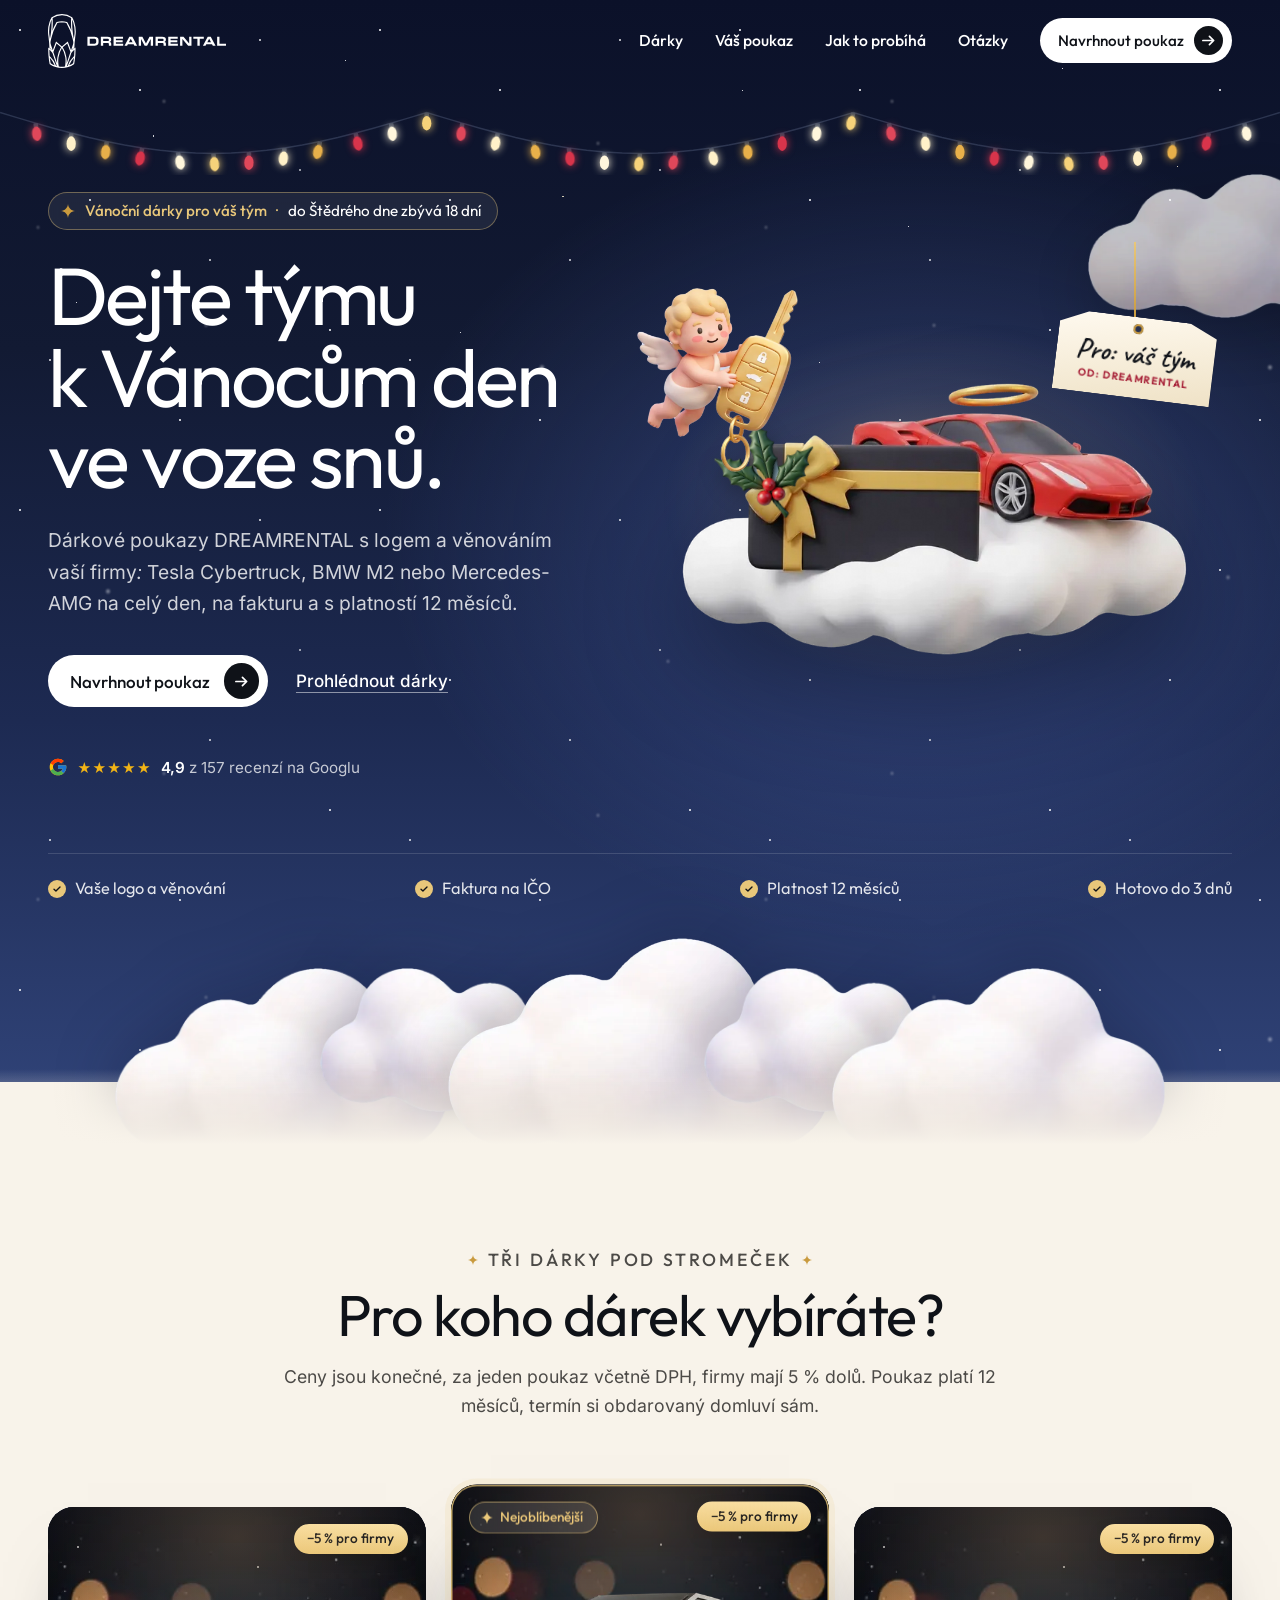
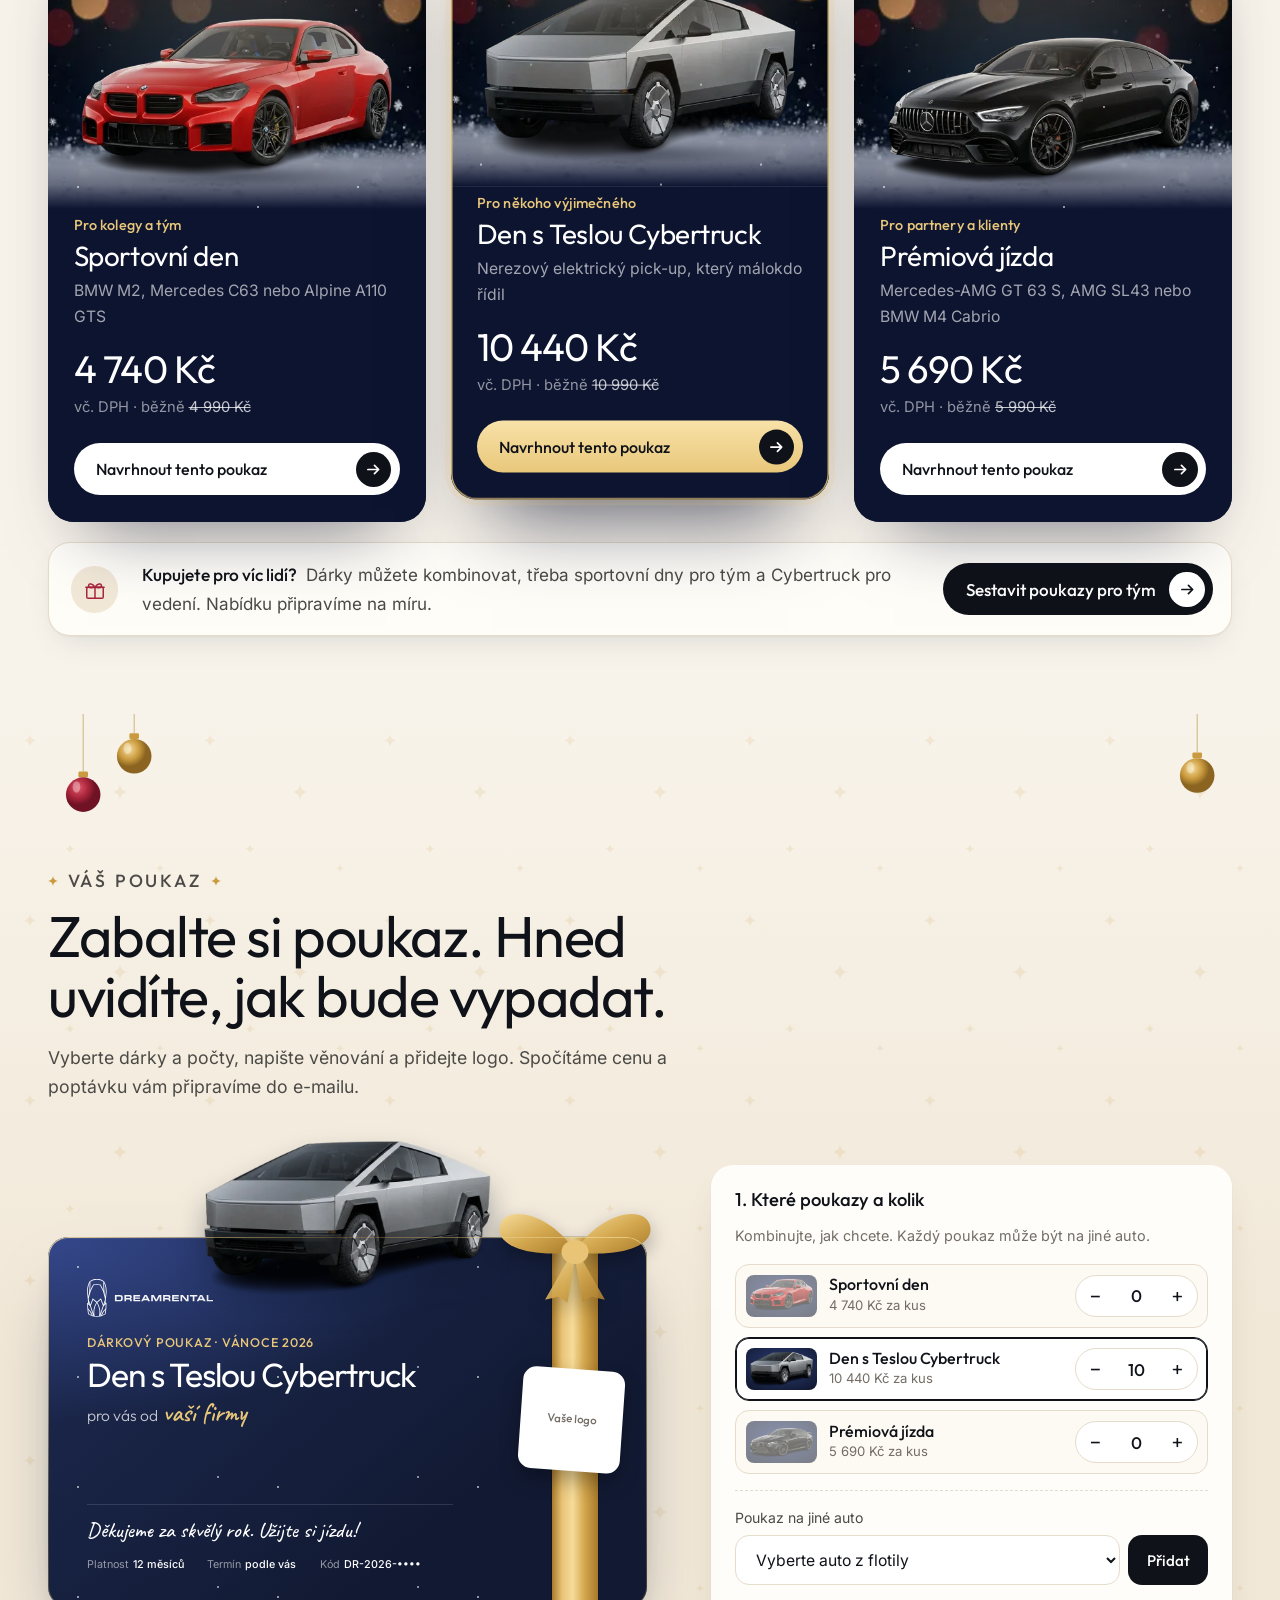
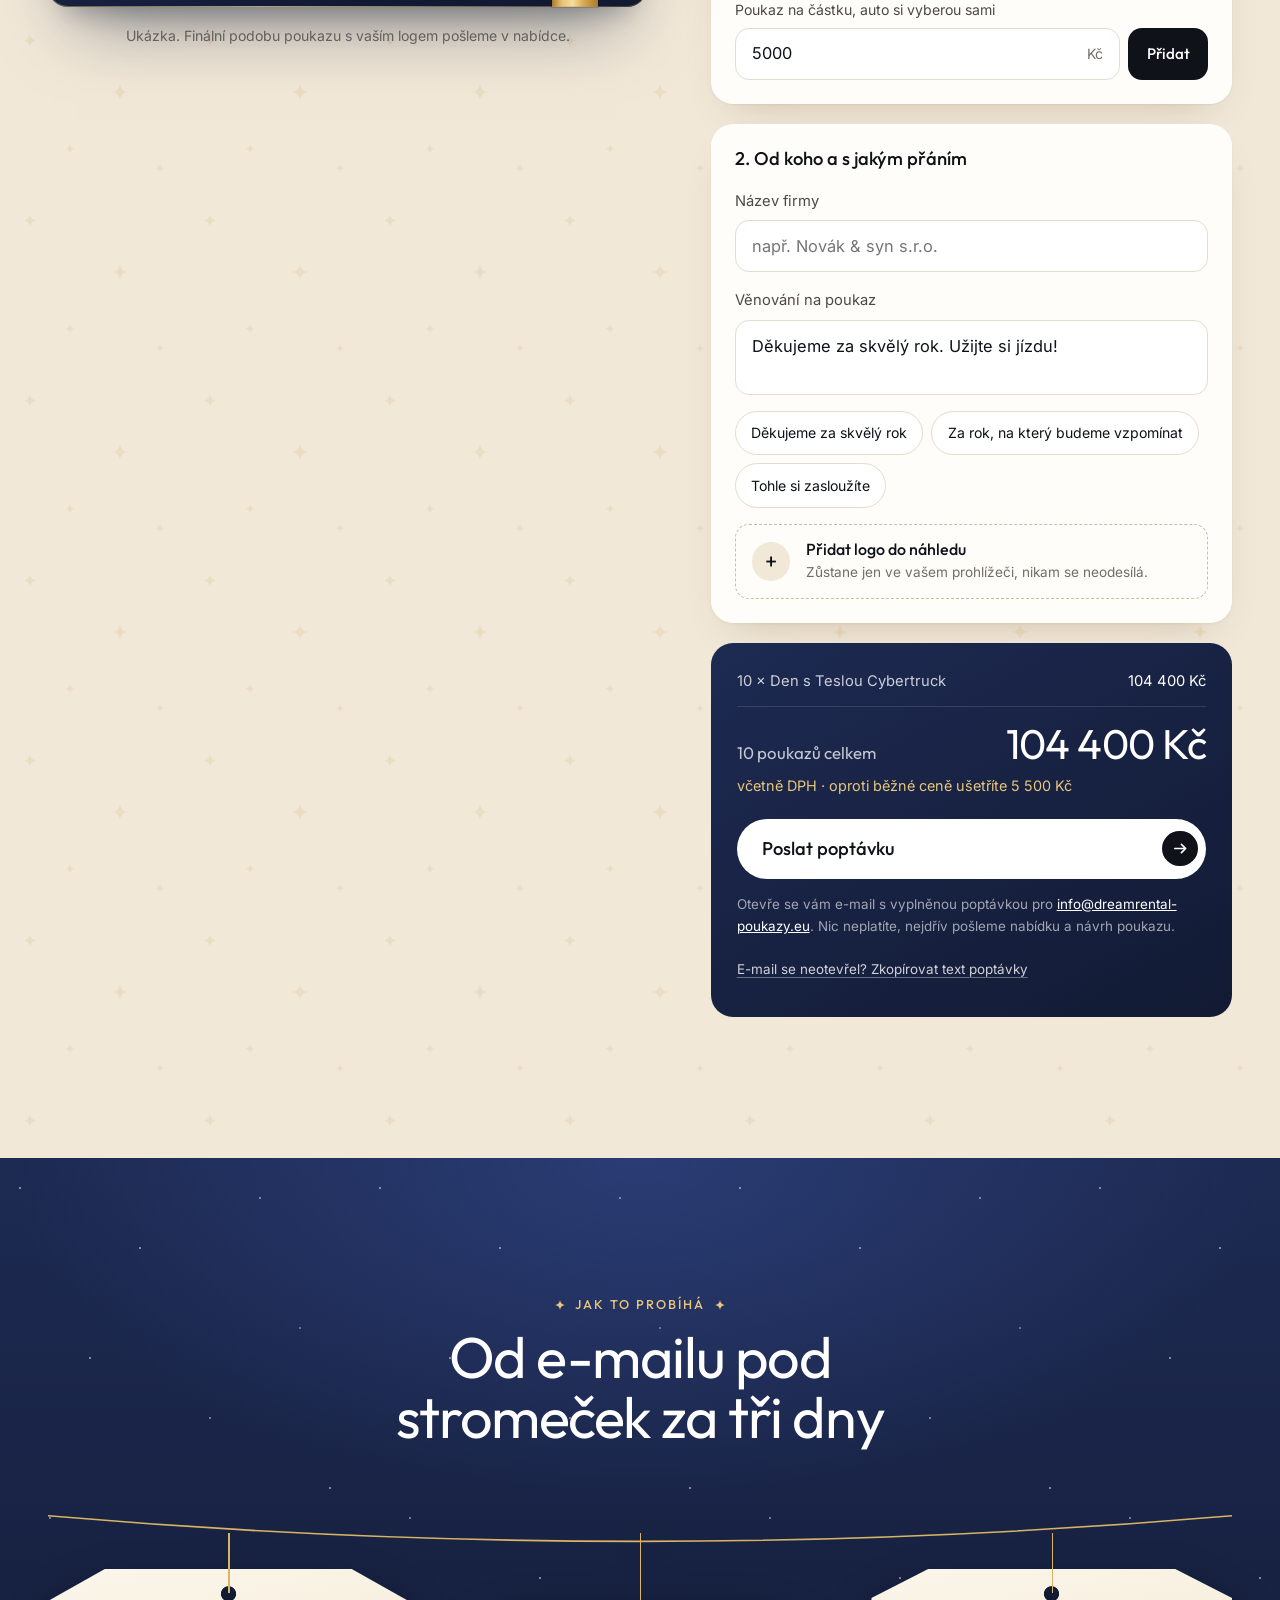
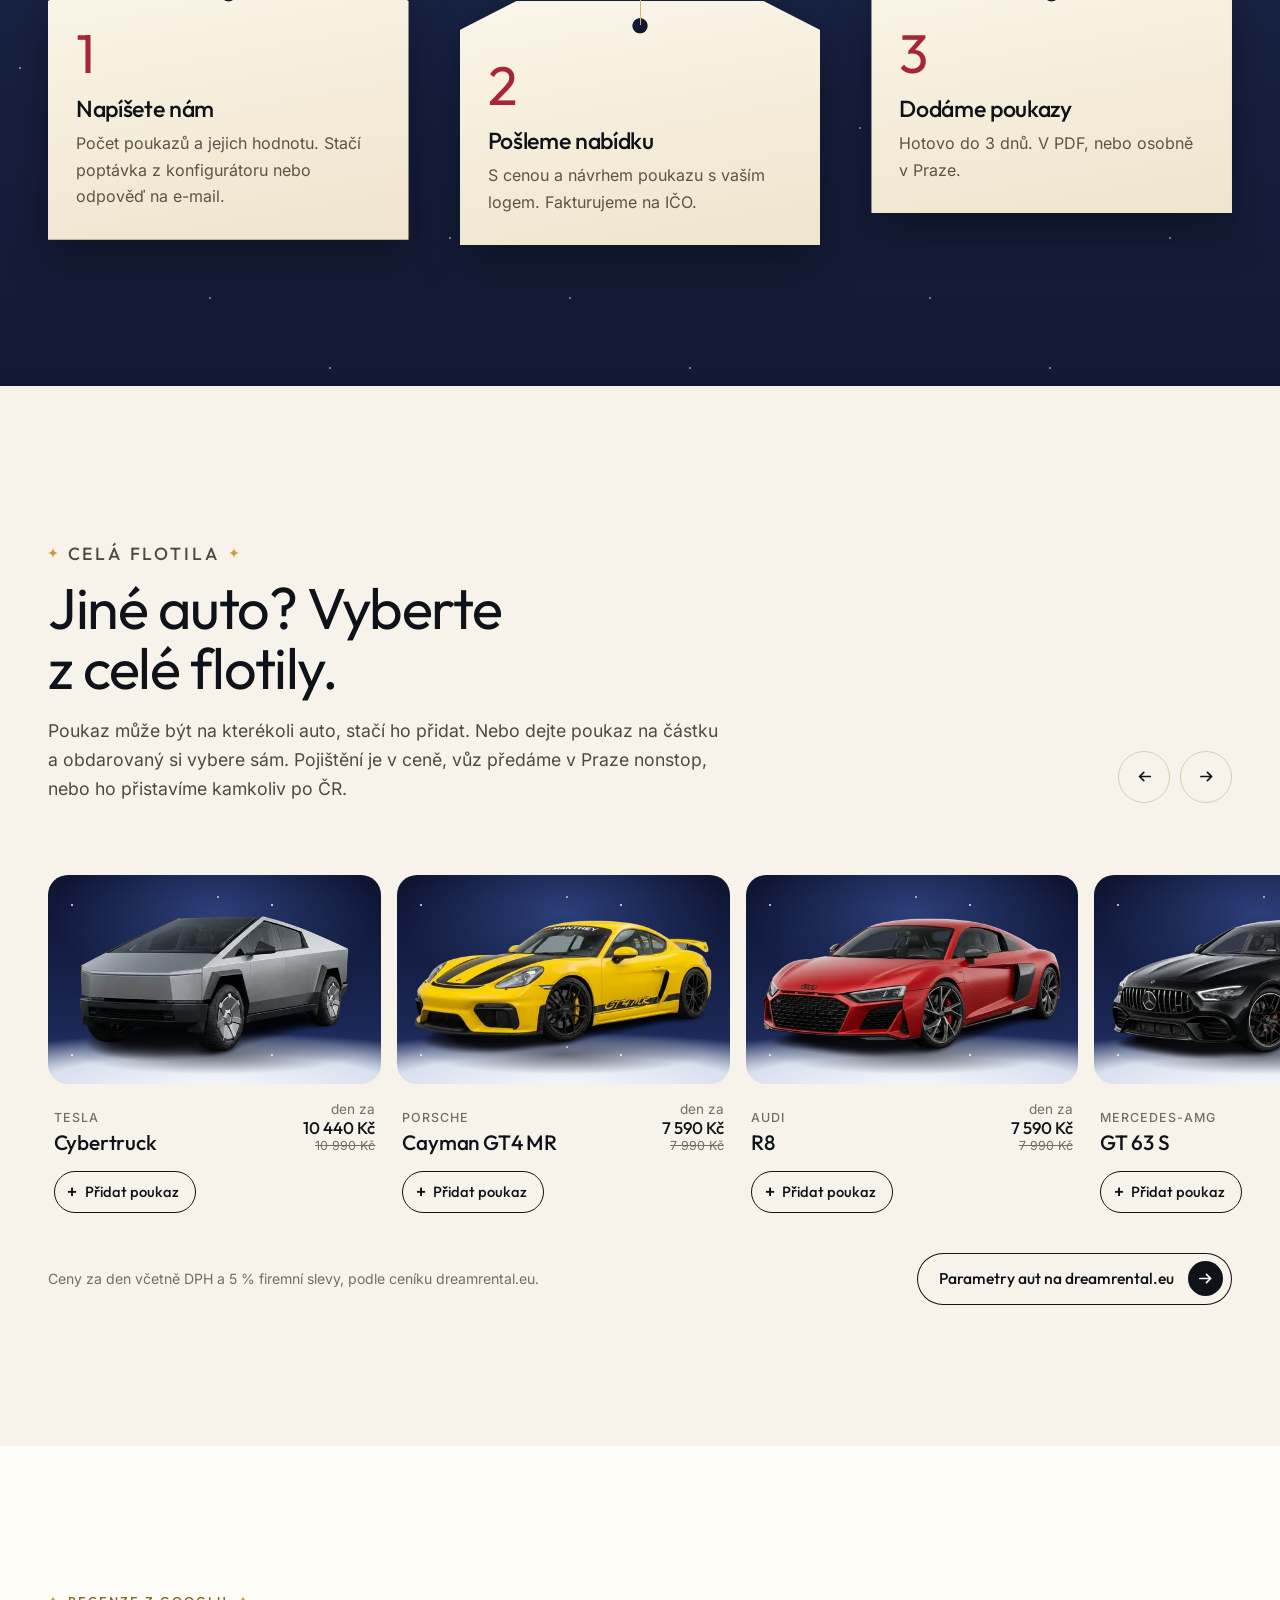
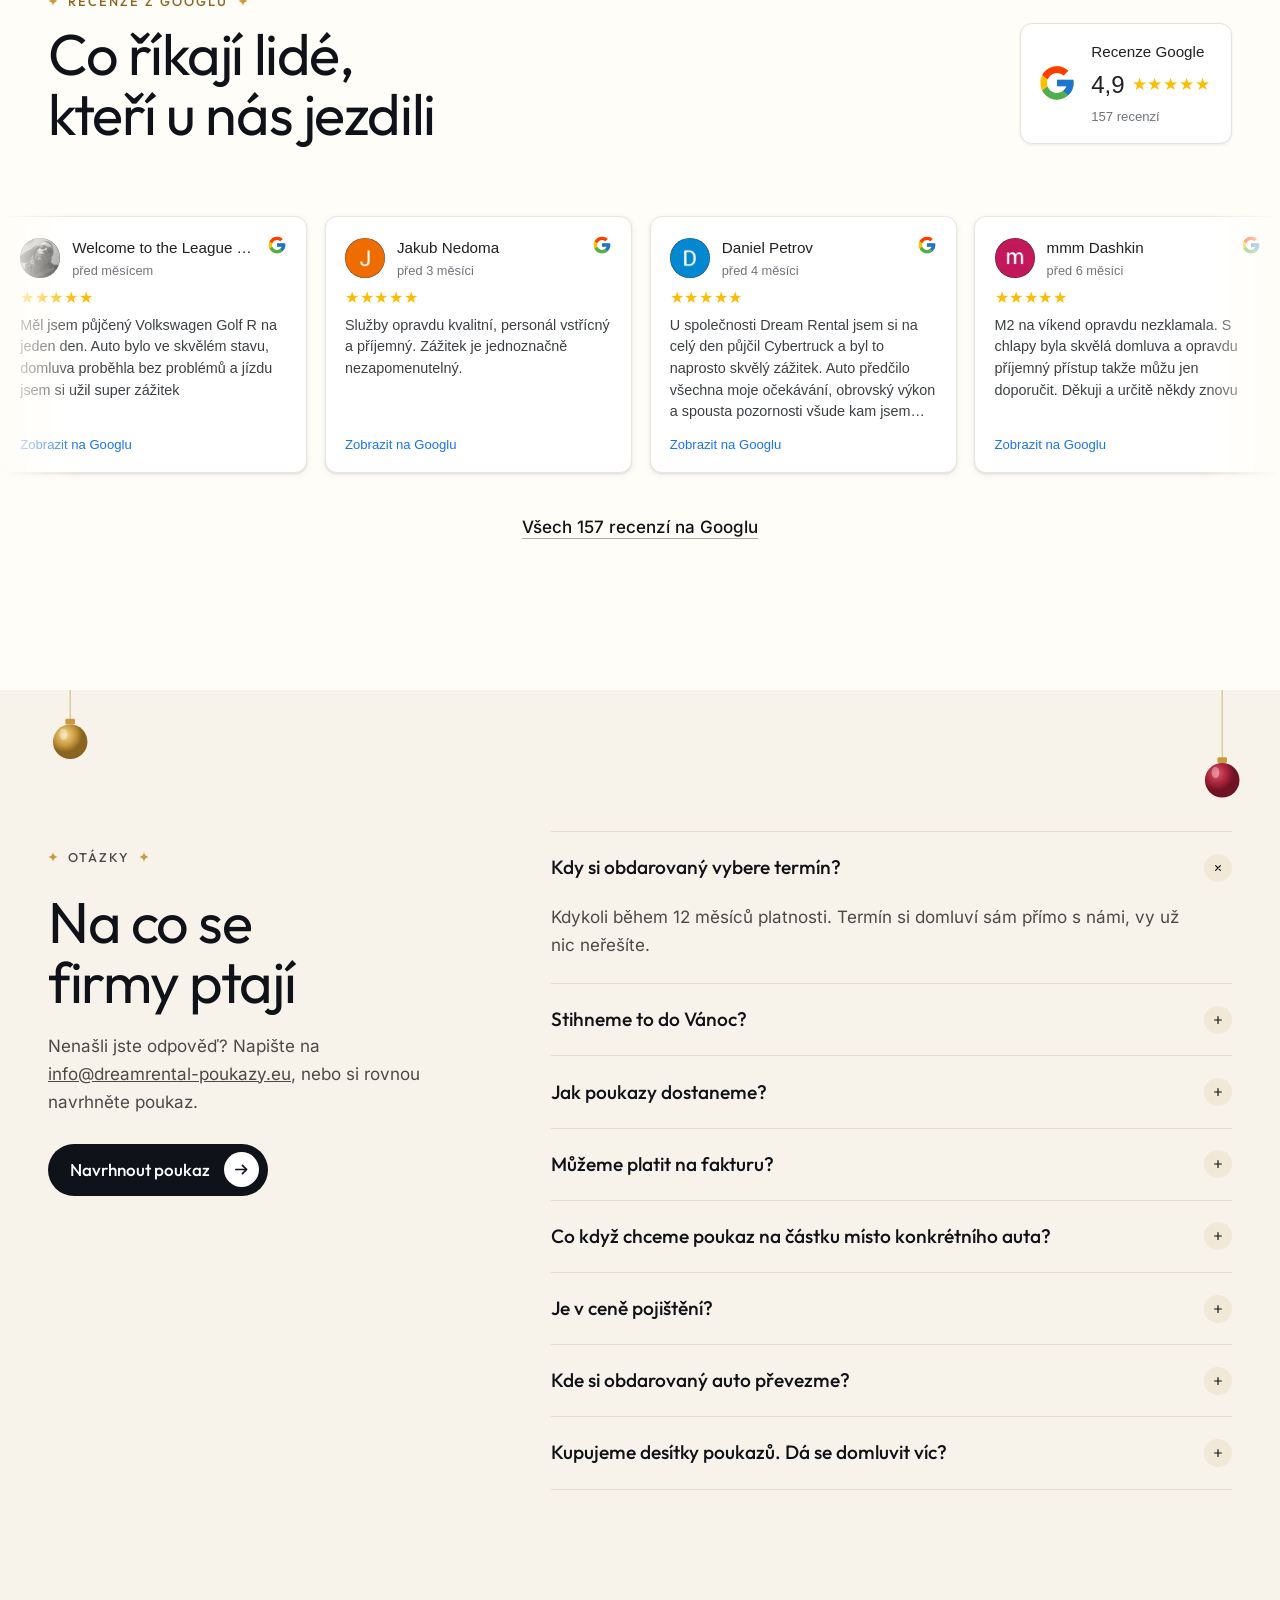
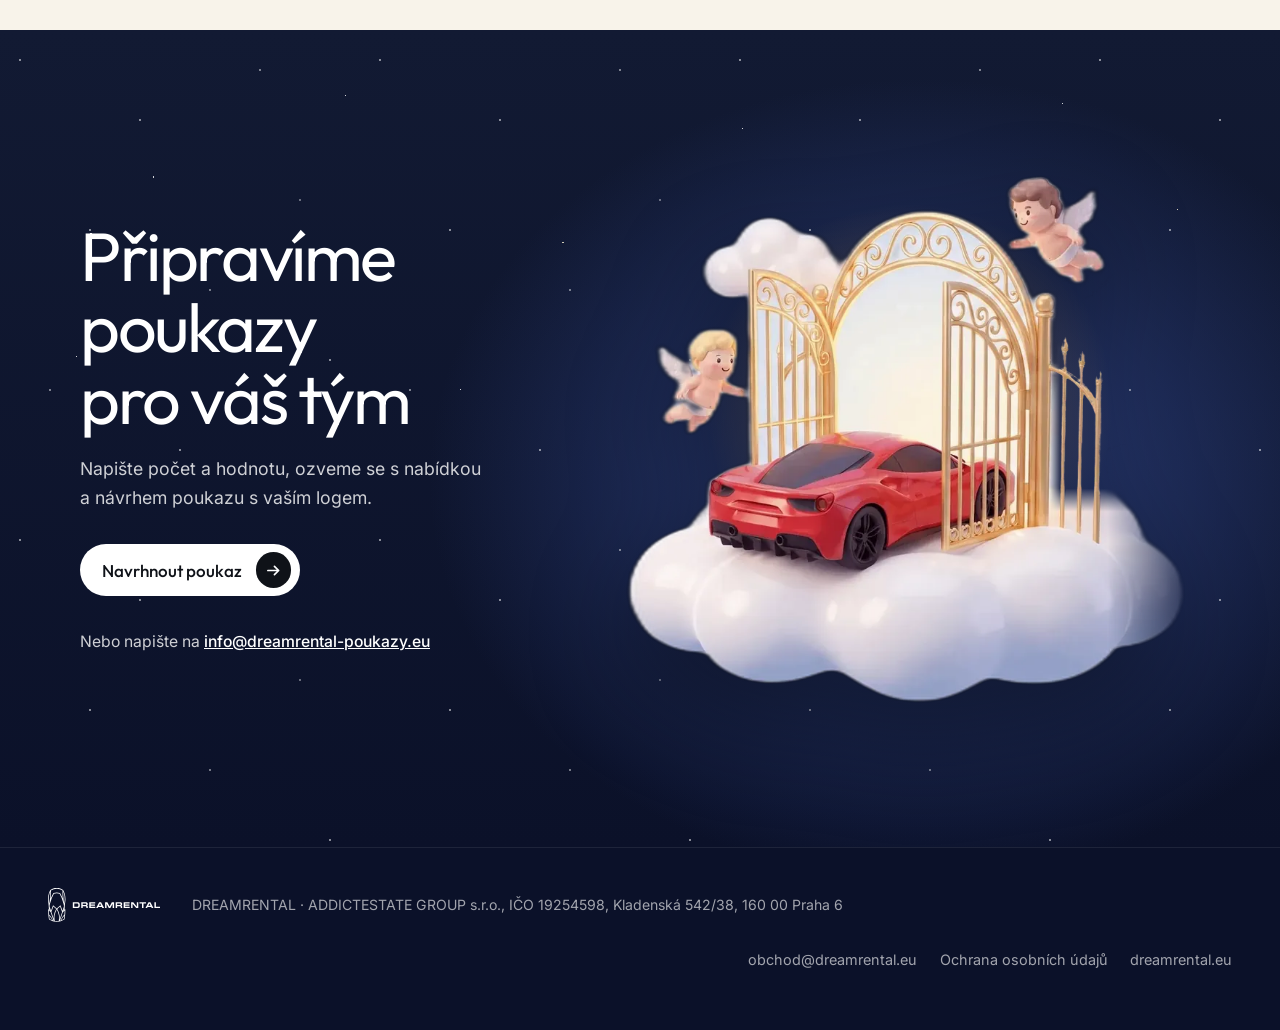
==== commit 45ee9f34: "Tři stejné karty dárků, víc druhů poukazů v konfigurátoru, přidání aut z flotily, recenze jako z Goo" ====
--- a/index.html
+++ b/index.html
@@ -36,72 +36,62 @@
 </section><section class="darky" id="darky"><div class="sekce__hlava">
     <p class="nadtitul">Tři dárky pod stromeček</p>
     <h2>Pro koho dárek vybíráte?</h2>
-    <p>Ceny jsou konečné, za jeden poukaz včetně DPH, firmy mají 5 % dolů. Poukaz platí 12 měsíců, termín si obdarovaný domluví sám.</p>
-  </div>
-  <div class="darky__mrizka">
-    
-    <article class="darek darek--hlavni"><div class="darek__foto">
-        <img src="img/scena-atelier-1536.webp" srcset="img/scena-atelier-480.webp 480w, img/scena-atelier-800.webp 800w, img/scena-atelier-1280.webp 1280w, img/scena-atelier-1536.webp 1536w" sizes="(min-width: 40rem) 40vw, 80vw" width="1536" height="864" alt="" class="darek__pozadi" loading="lazy" decoding="async"><span class="darek__snih" aria-hidden="true"></span>
+    <p>Ceny jsou konečné, za jeden poukaz včetně DPH, firmy mají 5 % dolů. Poukaz platí 12 měsíců, termín si obdarovaný domluví sám.</p>
+  </div>
+  <div class="darky__rada">
+    <article class="darek" data-darek="sportovni" data-nazev="Sportovní den" data-cena="4740" data-bezne="4990" data-foto="img/auta-bmw-m2-800.webp">
+      <div class="darek__foto">
+        <img src="img/scena-atelier-800.webp" srcset="img/scena-atelier-480.webp 480w, img/scena-atelier-800.webp 800w, img/scena-atelier-1280.webp 1280w" sizes="(min-width: 56rem) 30vw, 90vw" width="1536" height="864" alt="" class="darek__pozadi" loading="lazy" decoding="async"><span class="darek__snih" aria-hidden="true"></span>
         <span class="darek__sleva">−5 % pro firmy</span>
-        <div class="darek__obal">
-          <img src="img/auta-tesla-cybertruck-1102.webp" srcset="img/auta-tesla-cybertruck-480.webp 480w, img/auta-tesla-cybertruck-800.webp 800w, img/auta-tesla-cybertruck-1102.webp 1102w" sizes="(min-width: 64rem) 40vw, 80vw" width="1102" height="592" alt="Tesla Cybertruck z flotily DREAMRENTAL" class="darek__auto" loading="lazy" decoding="async"></div>
-        <span class="darek__odznak">Nejoblíbenější</span>
+        <div class="darek__obal"><img src="img/auta-bmw-m2-800.webp" srcset="img/auta-bmw-m2-480.webp 480w, img/auta-bmw-m2-800.webp 800w" sizes="(min-width: 56rem) 26vw, 80vw" width="1100" height="580" alt="Červené BMW M2 z flotily DREAMRENTAL" class="darek__auto" loading="lazy" decoding="async"></div>
+      </div>
+      <div class="darek__text">
+        <p class="darek__pro">Pro kolegy a tým</p>
+        <h3>Sportovní den</h3>
+        <p class="darek__auta">BMW M2, Mercedes C63 nebo Alpine A110 GTS</p>
+        <div class="darek__cena"><span class="darek__kc">4 740 Kč</span><span class="darek__bezne">vč. DPH · běžně <s>4 990 Kč</s></span></div>
+        <button class="tlacitko" type="button" data-vybrat="sportovni">Navrhnout tento poukaz <span class="sipka" aria-hidden="true"></span></button>
+      </div>
+    </article>
+    <article class="darek darek--hlavni" data-darek="cybertruck" data-nazev="Den s Teslou Cybertruck" data-cena="10440" data-bezne="10990" data-foto="img/auta-tesla-cybertruck-800.webp">
+      <div class="darek__foto">
+        <img src="img/scena-atelier-800.webp" srcset="img/scena-atelier-480.webp 480w, img/scena-atelier-800.webp 800w, img/scena-atelier-1280.webp 1280w" sizes="(min-width: 56rem) 30vw, 90vw" width="1536" height="864" alt="" class="darek__pozadi" loading="lazy" decoding="async"><span class="darek__snih" aria-hidden="true"></span>
+        <span class="darek__odznak">Nejoblíbenější</span><span class="darek__sleva">−5 % pro firmy</span>
+        <div class="darek__obal"><img src="img/auta-tesla-cybertruck-800.webp" srcset="img/auta-tesla-cybertruck-480.webp 480w, img/auta-tesla-cybertruck-800.webp 800w" sizes="(min-width: 56rem) 26vw, 80vw" width="1100" height="580" alt="Tesla Cybertruck z flotily DREAMRENTAL" class="darek__auto" loading="lazy" decoding="async"></div>
       </div>
       <div class="darek__text">
         <p class="darek__pro">Pro někoho výjimečného</p>
         <h3>Den s Teslou Cybertruck</h3>
         <p class="darek__auta">Nerezový elektrický pick-up, který málokdo řídil</p>
-        <div class="darek__cena">
-          <span class="darek__kc">10 440 Kč</span>
-          <span class="darek__bezne">vč. DPH · běžně <s>10 990 Kč</s></span>
-        </div>
-        <button class="tlacitko tlacitko--obrys" type="button" data-vybrat="cybertruck">Navrhnout tento poukaz <span class="sipka" aria-hidden="true"></span></button>
-      </div>
-    </article><article class="darek"><div class="darek__foto">
-        <img src="img/scena-atelier-1536.webp" srcset="img/scena-atelier-480.webp 480w, img/scena-atelier-800.webp 800w, img/scena-atelier-1280.webp 1280w, img/scena-atelier-1536.webp 1536w" sizes="(min-width: 40rem) 40vw, 80vw" width="1536" height="864" alt="" class="darek__pozadi" loading="lazy" decoding="async"><span class="darek__snih" aria-hidden="true"></span>
+        <div class="darek__cena"><span class="darek__kc">10 440 Kč</span><span class="darek__bezne">vč. DPH · běžně <s>10 990 Kč</s></span></div>
+        <button class="tlacitko" type="button" data-vybrat="cybertruck">Navrhnout tento poukaz <span class="sipka" aria-hidden="true"></span></button>
+      </div>
+    </article>
+    <article class="darek" data-darek="premiova" data-nazev="Prémiová jízda" data-cena="5690" data-bezne="5990" data-foto="img/auta-mercedes-amg-gt-63s-800.webp">
+      <div class="darek__foto">
+        <img src="img/scena-atelier-800.webp" srcset="img/scena-atelier-480.webp 480w, img/scena-atelier-800.webp 800w, img/scena-atelier-1280.webp 1280w" sizes="(min-width: 56rem) 30vw, 90vw" width="1536" height="864" alt="" class="darek__pozadi" loading="lazy" decoding="async"><span class="darek__snih" aria-hidden="true"></span>
         <span class="darek__sleva">−5 % pro firmy</span>
-        <div class="darek__obal">
-          <img src="img/auta-bmw-m2-1056.webp" srcset="img/auta-bmw-m2-480.webp 480w, img/auta-bmw-m2-800.webp 800w, img/auta-bmw-m2-1056.webp 1056w" sizes="(min-width: 64rem) 25vw, (min-width: 40rem) 33vw, 80vw" width="1056" height="558" alt="Červené BMW M2 z flotily DREAMRENTAL" class="darek__auto" loading="lazy" decoding="async"></div>
-        
-      </div>
-      <div class="darek__text">
-        <p class="darek__pro">Pro kolegy a tým</p>
-        <h3>Sportovní den</h3>
-        <p class="darek__auta">BMW M2, Mercedes C63 nebo Alpine A110 GTS</p>
-        <div class="darek__cena">
-          <span class="darek__kc">4 740 Kč</span>
-          <span class="darek__bezne">vč. DPH · běžně <s>4 990 Kč</s></span>
-        </div>
-        <button class="tlacitko tlacitko--obrys" type="button" data-vybrat="sportovni">Navrhnout tento poukaz <span class="sipka" aria-hidden="true"></span></button>
-      </div>
-    </article><article class="darek"><div class="darek__foto">
-        <img src="img/scena-atelier-1536.webp" srcset="img/scena-atelier-480.webp 480w, img/scena-atelier-800.webp 800w, img/scena-atelier-1280.webp 1280w, img/scena-atelier-1536.webp 1536w" sizes="(min-width: 40rem) 40vw, 80vw" width="1536" height="864" alt="" class="darek__pozadi" loading="lazy" decoding="async"><span class="darek__snih" aria-hidden="true"></span>
-        <span class="darek__sleva">−5 % pro firmy</span>
-        <div class="darek__obal">
-          <img src="img/auta-mercedes-amg-gt-63s-1185.webp" srcset="img/auta-mercedes-amg-gt-63s-480.webp 480w, img/auta-mercedes-amg-gt-63s-800.webp 800w, img/auta-mercedes-amg-gt-63s-1185.webp 1185w" sizes="(min-width: 64rem) 25vw, (min-width: 40rem) 33vw, 80vw" width="1185" height="555" alt="Černý Mercedes-AMG GT 63 S z flotily DREAMRENTAL" class="darek__auto" loading="lazy" decoding="async"></div>
-        
+        <div class="darek__obal"><img src="img/auta-mercedes-amg-gt-63s-800.webp" srcset="img/auta-mercedes-amg-gt-63s-480.webp 480w, img/auta-mercedes-amg-gt-63s-800.webp 800w" sizes="(min-width: 56rem) 26vw, 80vw" width="1100" height="580" alt="Černý Mercedes-AMG GT 63 S z flotily DREAMRENTAL" class="darek__auto" loading="lazy" decoding="async"></div>
       </div>
       <div class="darek__text">
         <p class="darek__pro">Pro partnery a klienty</p>
         <h3>Prémiová jízda</h3>
         <p class="darek__auta">Mercedes-AMG GT 63 S, AMG SL43 nebo BMW M4 Cabrio</p>
-        <div class="darek__cena">
-          <span class="darek__kc">5 690 Kč</span>
-          <span class="darek__bezne">vč. DPH · běžně <s>5 990 Kč</s></span>
-        </div>
-        <button class="tlacitko tlacitko--obrys" type="button" data-vybrat="premiova">Navrhnout tento poukaz <span class="sipka" aria-hidden="true"></span></button>
-      </div>
-    </article></div>
+        <div class="darek__cena"><span class="darek__kc">5 690 Kč</span><span class="darek__bezne">vč. DPH · běžně <s>5 990 Kč</s></span></div>
+        <button class="tlacitko" type="button" data-vybrat="premiova">Navrhnout tento poukaz <span class="sipka" aria-hidden="true"></span></button>
+      </div>
+    </article>
+  </div>
   <div class="vic-lidi">
     <span class="vic-lidi__ikona" aria-hidden="true"></span>
-    <p><b>Kupujete pro víc lidí?</b> Napište počet poukazů, nabídku připravíme na míru.</p>
-    <a class="tlacitko" href="#poukaz" data-na-pocet>Spočítat cenu pro tým <span class="sipka" aria-hidden="true"></span></a>
+    <p><b>Kupujete pro víc lidí?</b> Dárky můžete kombinovat, třeba sportovní dny pro tým a Cybertruck pro vedení. Nabídku připravíme na míru.</p>
+    <a class="tlacitko" href="#poukaz">Sestavit poukazy pro tým <span class="sipka" aria-hidden="true"></span></a>
   </div>
 </section><section class="poukaz" id="poukaz"><div class="banky" aria-hidden="true"><span class="banka" style="left:5%"><svg viewbox="0 0 40 112"><line x1="20" y1="0" x2="20" y2="60" stroke="#c9b27a" stroke-width="1"></line><rect x="15" y="60" width="10" height="6" rx="1.5" fill="#c99a3e"></rect><circle cx="20" cy="84" r="18" fill="url(#bc)"></circle><ellipse cx="13" cy="76" rx="4" ry="6" fill="#fff" opacity=".35"></ellipse></svg></span><span class="banka" style="left:9%"><svg viewbox="0 0 40 72"><line x1="20" y1="0" x2="20" y2="20" stroke="#c9b27a" stroke-width="1"></line><rect x="15" y="20" width="10" height="6" rx="1.5" fill="#c99a3e"></rect><circle cx="20" cy="44" r="18" fill="url(#bz)"></circle><ellipse cx="13" cy="36" rx="4" ry="6" fill="#fff" opacity=".35"></ellipse></svg></span><span class="banka" style="left:92%"><svg viewbox="0 0 40 92"><line x1="20" y1="0" x2="20" y2="40" stroke="#c9b27a" stroke-width="1"></line><rect x="15" y="40" width="10" height="6" rx="1.5" fill="#c99a3e"></rect><circle cx="20" cy="64" r="18" fill="url(#bz)"></circle><ellipse cx="13" cy="56" rx="4" ry="6" fill="#fff" opacity=".35"></ellipse></svg></span></div>
   <div class="sekce__hlava sekce__hlava--vlevo">
     <p class="nadtitul">Váš poukaz</p>
     <h2>Zabalte si poukaz. Hned uvidíte, jak bude vypadat.</h2>
-    <p>Napište název firmy a věnování, přidejte logo. Spočítáme cenu a poptávku vám připravíme do e-mailu.</p>
+    <p>Vyberte dárky a počty, napište věnování a přidejte logo. Spočítáme cenu a poptávku vám připravíme do e-mailu.</p>
   </div>
   <div class="poukaz__in">
     <div class="poukaz__nahled">
@@ -122,24 +112,22 @@
           </div>
         </div>
         <img class="karta__auto" data-k="foto" src="img/auta-tesla-cybertruck-800.webp" alt="" width="640" height="344"></div>
+      <div class="nahled-volby" id="nahled-volby" aria-label="Který poukaz ukázat v náhledu"></div>
       <p class="poukaz__pozn">Ukázka. Finální podobu poukazu s vaším logem pošleme v nabídce.</p>
     </div>
 
     <form class="formular" id="formular" novalidate>
-      <fieldset class="pole"><legend>1. Který dárek</legend>
-        <div class="volby">
-          
-          <label class="volba"><input type="radio" name="darek" value="cybertruck" data-nazev="Den s Teslou Cybertruck" data-cena="10440" data-bezne="10990" data-foto="img/auta-tesla-cybertruck-800.webp" checked><span><b>Den s Cybertruckem</b><small>10 440 Kč</small></span></label>
-          
-          <label class="volba"><input type="radio" name="darek" value="sportovni" data-nazev="Sportovní den" data-cena="4740" data-bezne="4990" data-foto="img/auta-bmw-m2-800.webp"><span><b>Sportovní den</b><small>4 740 Kč</small></span></label>
-          
-          <label class="volba"><input type="radio" name="darek" value="premiova" data-nazev="Prémiová jízda" data-cena="5690" data-bezne="5990" data-foto="img/auta-mercedes-amg-gt-63s-800.webp"><span><b>Prémiová jízda</b><small>5 690 Kč</small></span></label>
-          
-          <label class="volba"><input type="radio" name="darek" value="castka" data-nazev="Poukaz na jízdu snů" data-foto="img/auta-porsche-gt4-mr-800.webp"><span><b>Na částku</b><small>vyberou si sami</small></span></label>
+      <fieldset class="pole"><legend>1. Které poukazy a kolik</legend>
+        <p class="pole__napoveda">Kombinujte, jak chcete. Každý poukaz může být na jiné auto.</p>
+        <ul class="polozky" id="polozky" role="list"></ul>
+        <div class="pridat">
+          <label class="pridat__radek"><span>Poukaz na jiné auto</span>
+            <span class="pridat__ovladani"><span class="vstup vstup--vyber"><select id="vyber-auto"><option value="">Vyberte auto z flotily</option><option value="porsche-gt4-mr">Porsche Cayman GT4 MR · 7 590 Kč</option><option value="audi-r8">Audi R8 · 7 590 Kč</option><option value="mercedes-amg-gt-63s">Mercedes-AMG GT 63 S · 5 500 Kč</option><option value="bmw-m2">BMW M2 · 4 740 Kč</option><option value="alpine-a110-gts">Alpine A110 GTS · 5 240 Kč</option><option value="mercedes-amg-sl43">Mercedes-AMG SL43 · 5 310 Kč</option><option value="bmw-m4-cabrio">BMW M4 Cabrio · 5 690 Kč</option><option value="mercedes-amg-g63">Mercedes-AMG G63 · 9 490 Kč</option><option value="bmw-m5">BMW M5 · 9 490 Kč</option><option value="audi-rs6">Audi RS6 · 10 440 Kč</option><option value="c63-se">Mercedes-AMG C63 S E Performance · 4 550 Kč</option><option value="bmw-m3-competition">BMW M3 Competition · 6 640 Kč</option><option value="dodge-challenger">Dodge Challenger · 3 310 Kč</option><option value="bmw-x6">BMW X6 · 5 690 Kč</option><option value="mercedes-c63">Mercedes-AMG C63 · 4 740 Kč</option><option value="volkswagen-golf-r">Volkswagen Golf R · 4 740 Kč</option><option value="mercedes-a35-amg">Mercedes-AMG A35 · 5 690 Kč</option></select></span><button type="button" class="pridat__tlacitko" id="pridat-auto">Přidat</button></span>
+          </label>
+          <label class="pridat__radek"><span>Poukaz na částku, auto si vyberou sami</span>
+            <span class="pridat__ovladani"><span class="vstup vstup--kc"><input type="number" id="castka" min="500" max="200000" step="500" value="5000" inputmode="numeric"><i>Kč</i></span><button type="button" class="pridat__tlacitko" id="pridat-castku">Přidat</button></span>
+          </label>
         </div>
-        <label class="pole__castka" hidden>Hodnota jednoho poukazu
-          <span class="vstup vstup--kc"><input type="number" name="castka" min="1" step="500" value="5000" inputmode="numeric"><i>Kč</i></span>
-        </label>
       </fieldset><fieldset class="pole"><legend>2. Od koho a s jakým přáním</legend>
         <label>Název firmy
           <span class="vstup"><input type="text" name="firma" maxlength="48" placeholder="např. Novák &amp; syn s.r.o." autocomplete="organization"></span>
@@ -156,15 +144,10 @@
           <input type="file" name="logo" accept="image/png,image/jpeg,image/svg+xml,image/webp"><span class="nahrat__ikona" aria-hidden="true">+</span>
           <span><b>Přidat logo do náhledu</b><small>Zůstane jen ve vašem prohlížeči, nikam se neodesílá.</small></span>
         </label>
-      </fieldset><fieldset class="pole"><legend>3. Kolik poukazů</legend>
-        <div class="pocet">
-          <button type="button" data-krok="-1" aria-label="O jeden méně">−</button>
-          <input type="number" name="pocet" value="10" min="1" max="999" inputmode="numeric" aria-label="Počet poukazů"><button type="button" data-krok="1" aria-label="O jeden víc">+</button>
-        </div>
-        <div class="pocet-rychle" aria-label="Rychlá volba počtu"><button type="button" data-pocet="5">5</button><button type="button" data-pocet="10">10</button><button type="button" data-pocet="20">20</button><button type="button" data-pocet="50">50</button></div>
       </fieldset><div class="souhrn" aria-live="polite">
-        <p class="souhrn__radek"><span data-s="vzorec">10 × 10 440 Kč</span><span data-s="celkem" class="souhrn__celkem">104 400 Kč</span></p>
-        <p class="souhrn__pozn" data-s="pozn">včetně DPH · oproti běžné ceně ušetříte 5 500 Kč</p>
+        <ul class="souhrn__polozky" data-s="polozky" role="list"></ul>
+        <p class="souhrn__radek"><span data-s="kusu">10 poukazů</span><span data-s="celkem" class="souhrn__celkem">104 400 Kč</span></p>
+        <p class="souhrn__pozn" data-s="pozn">včetně DPH</p>
         <a class="tlacitko tlacitko--plne" id="poptat" href="mailto:info@dreamrental-poukazy.eu?subject=Firemn%C3%AD%20poukazy%20DREAMRENTAL">Poslat poptávku <span class="sipka" aria-hidden="true"></span></a>
         <p class="souhrn__info">Otevře se vám e-mail s vyplněnou poptávkou pro <a data-mail href="mailto:info@dreamrental-poukazy.eu?subject=Firemn%C3%AD%20poukazy%20DREAMRENTAL">info@dreamrental-poukazy.eu</a>. Nic neplatíte, nejdřív pošleme nabídku a návrh poukazu.</p>
         <button type="button" class="souhrn__kopie" id="kopie">E-mail se neotevřel? Zkopírovat text poptávky</button>
@@ -181,127 +164,241 @@
     </ol></div>
 </section><section class="flotila" id="flotila"><div class="sekce__hlava sekce__hlava--radek">
     <div>
-      <p class="nadtitul">Z čeho si vyberou</p>
-      <h2>Poukaz na částku? Vybere si z celé flotily.</h2>
-      <p>S poukazem na částku si obdarovaný vybere sám, kterékoli auto v Praze. Pojištění je v ceně. Vůz předáme v Praze nonstop, nebo ho přistavíme kamkoliv po ČR.</p>
+      <p class="nadtitul">Celá flotila</p>
+      <h2>Jiné auto? Vyberte z celé flotily.</h2>
+      <p>Poukaz může být na kterékoli auto, stačí ho přidat. Nebo dejte poukaz na částku a obdarovaný si vybere sám. Pojištění je v ceně, vůz předáme v Praze nonstop, nebo ho přistavíme kamkoliv po ČR.</p>
     </div>
       <div class="flotila__sipky">
       <button type="button" data-posun="-1" aria-label="Předchozí auta"><span class="sipka sipka--zpet" aria-hidden="true"></span></button>
       <button type="button" data-posun="1" aria-label="Další auta"><span class="sipka" aria-hidden="true"></span></button>
     </div>
   </div>
-  <ul class="flotila__pas" role="list" tabindex="0" aria-label="Auta ve flotile"><li class="auto">
-      <div class="auto__foto"><img src="img/auta-tesla-cybertruck-1102.webp" srcset="img/auta-tesla-cybertruck-480.webp 480w, img/auta-tesla-cybertruck-800.webp 800w, img/auta-tesla-cybertruck-1102.webp 1102w" sizes="(min-width: 64rem) 21rem, 72vw" width="1102" height="592" alt="Tesla Cybertruck" loading="lazy" decoding="async"></div>
-      <p><small>Tesla</small>Cybertruck</p>
-    </li>
-    
-    <li class="auto">
-      <div class="auto__foto"><img src="img/auta-porsche-gt4-mr-1115.webp" srcset="img/auta-porsche-gt4-mr-480.webp 480w, img/auta-porsche-gt4-mr-800.webp 800w, img/auta-porsche-gt4-mr-1115.webp 1115w" sizes="(min-width: 64rem) 21rem, 72vw" width="1115" height="516" alt="Porsche Cayman GT4 MR" loading="lazy" decoding="async"></div>
-      <p><small>Porsche</small>Cayman GT4 MR</p>
-    </li>
-    
-    <li class="auto">
-      <div class="auto__foto"><img src="img/auta-audi-r8-1191.webp" srcset="img/auta-audi-r8-480.webp 480w, img/auta-audi-r8-800.webp 800w, img/auta-audi-r8-1191.webp 1191w" sizes="(min-width: 64rem) 21rem, 72vw" width="1191" height="566" alt="Audi R8" loading="lazy" decoding="async"></div>
-      <p><small>Audi</small>R8</p>
-    </li>
-    
-    <li class="auto">
-      <div class="auto__foto"><img src="img/auta-mercedes-amg-gt-63s-1185.webp" srcset="img/auta-mercedes-amg-gt-63s-480.webp 480w, img/auta-mercedes-amg-gt-63s-800.webp 800w, img/auta-mercedes-amg-gt-63s-1185.webp 1185w" sizes="(min-width: 64rem) 21rem, 72vw" width="1185" height="555" alt="Mercedes-AMG GT 63 S" loading="lazy" decoding="async"></div>
-      <p><small>Mercedes-AMG</small>GT 63 S</p>
-    </li>
-    
-    <li class="auto">
-      <div class="auto__foto"><img src="img/auta-bmw-m2-1056.webp" srcset="img/auta-bmw-m2-480.webp 480w, img/auta-bmw-m2-800.webp 800w, img/auta-bmw-m2-1056.webp 1056w" sizes="(min-width: 64rem) 21rem, 72vw" width="1056" height="558" alt="BMW M2" loading="lazy" decoding="async"></div>
-      <p><small>BMW</small>M2</p>
-    </li>
-    
-    <li class="auto">
-      <div class="auto__foto"><img src="img/auta-alpine-a110-gts-1188.webp" srcset="img/auta-alpine-a110-gts-480.webp 480w, img/auta-alpine-a110-gts-800.webp 800w, img/auta-alpine-a110-gts-1188.webp 1188w" sizes="(min-width: 64rem) 21rem, 72vw" width="1188" height="542" alt="Alpine A110 GTS" loading="lazy" decoding="async"></div>
-      <p><small>Alpine</small>A110 GTS</p>
-    </li>
-    
-    <li class="auto">
-      <div class="auto__foto"><img src="img/auta-mercedes-amg-sl43-1129.webp" srcset="img/auta-mercedes-amg-sl43-480.webp 480w, img/auta-mercedes-amg-sl43-800.webp 800w, img/auta-mercedes-amg-sl43-1129.webp 1129w" sizes="(min-width: 64rem) 21rem, 72vw" width="1129" height="565" alt="Mercedes-AMG SL43" loading="lazy" decoding="async"></div>
-      <p><small>Mercedes-AMG</small>SL43</p>
-    </li>
-    
-    <li class="auto">
-      <div class="auto__foto"><img src="img/auta-bmw-m4-cabrio-1104.webp" srcset="img/auta-bmw-m4-cabrio-480.webp 480w, img/auta-bmw-m4-cabrio-800.webp 800w, img/auta-bmw-m4-cabrio-1104.webp 1104w" sizes="(min-width: 64rem) 21rem, 72vw" width="1104" height="576" alt="BMW M4 Cabrio" loading="lazy" decoding="async"></div>
-      <p><small>BMW</small>M4 Cabrio</p>
-    </li>
-    
-    <li class="auto">
-      <div class="auto__foto"><img src="img/auta-mercedes-amg-g63-1161.webp" srcset="img/auta-mercedes-amg-g63-480.webp 480w, img/auta-mercedes-amg-g63-800.webp 800w, img/auta-mercedes-amg-g63-1161.webp 1161w" sizes="(min-width: 64rem) 21rem, 72vw" width="1161" height="677" alt="Mercedes-AMG G63" loading="lazy" decoding="async"></div>
-      <p><small>Mercedes-AMG</small>G63</p>
-    </li>
-    
-    <li class="auto">
-      <div class="auto__foto"><img src="img/auta-bmw-m5-1125.webp" srcset="img/auta-bmw-m5-480.webp 480w, img/auta-bmw-m5-800.webp 800w, img/auta-bmw-m5-1125.webp 1125w" sizes="(min-width: 64rem) 21rem, 72vw" width="1125" height="538" alt="BMW M5" loading="lazy" decoding="async"></div>
-      <p><small>BMW</small>M5</p>
-    </li>
-    
-    <li class="auto">
-      <div class="auto__foto"><img src="img/auta-audi-rs6-1130.webp" srcset="img/auta-audi-rs6-480.webp 480w, img/auta-audi-rs6-800.webp 800w, img/auta-audi-rs6-1130.webp 1130w" sizes="(min-width: 64rem) 21rem, 72vw" width="1130" height="538" alt="Audi RS6" loading="lazy" decoding="async"></div>
-      <p><small>Audi</small>RS6</p>
-    </li>
-    
-    <li class="auto">
-      <div class="auto__foto"><img src="img/auta-c63-se-1079.webp" srcset="img/auta-c63-se-480.webp 480w, img/auta-c63-se-800.webp 800w, img/auta-c63-se-1079.webp 1079w" sizes="(min-width: 64rem) 21rem, 72vw" width="1079" height="529" alt="Mercedes-AMG C63 S E Performance" loading="lazy" decoding="async"></div>
-      <p><small>Mercedes-AMG</small>C63 S E Performance</p>
-    </li>
-    
-    <li class="auto">
-      <div class="auto__foto"><img src="img/auta-bmw-m3-competition-1127.webp" srcset="img/auta-bmw-m3-competition-480.webp 480w, img/auta-bmw-m3-competition-800.webp 800w, img/auta-bmw-m3-competition-1127.webp 1127w" sizes="(min-width: 64rem) 21rem, 72vw" width="1127" height="536" alt="BMW M3 Competition" loading="lazy" decoding="async"></div>
-      <p><small>BMW</small>M3 Competition</p>
-    </li>
-    
-    <li class="auto">
-      <div class="auto__foto"><img src="img/auta-dodge-challenger-1056.webp" srcset="img/auta-dodge-challenger-480.webp 480w, img/auta-dodge-challenger-800.webp 800w, img/auta-dodge-challenger-1056.webp 1056w" sizes="(min-width: 64rem) 21rem, 72vw" width="1056" height="538" alt="Dodge Challenger" loading="lazy" decoding="async"></div>
-      <p><small>Dodge</small>Challenger</p>
-    </li>
-    
-    <li class="auto">
-      <div class="auto__foto"><img src="img/auta-bmw-x6-1088.webp" srcset="img/auta-bmw-x6-480.webp 480w, img/auta-bmw-x6-800.webp 800w, img/auta-bmw-x6-1088.webp 1088w" sizes="(min-width: 64rem) 21rem, 72vw" width="1088" height="575" alt="BMW X6" loading="lazy" decoding="async"></div>
-      <p><small>BMW</small>X6</p>
-    </li>
-    
-    <li class="auto">
-      <div class="auto__foto"><img src="img/auta-mercedes-c63-1065.webp" srcset="img/auta-mercedes-c63-480.webp 480w, img/auta-mercedes-c63-800.webp 800w, img/auta-mercedes-c63-1065.webp 1065w" sizes="(min-width: 64rem) 21rem, 72vw" width="1065" height="528" alt="Mercedes-AMG C63" loading="lazy" decoding="async"></div>
-      <p><small>Mercedes-AMG</small>C63</p>
-    </li>
-    
-    <li class="auto">
-      <div class="auto__foto"><img src="img/auta-volkswagen-golf-r-1052.webp" srcset="img/auta-volkswagen-golf-r-480.webp 480w, img/auta-volkswagen-golf-r-800.webp 800w, img/auta-volkswagen-golf-r-1052.webp 1052w" sizes="(min-width: 64rem) 21rem, 72vw" width="1052" height="598" alt="Volkswagen Golf R" loading="lazy" decoding="async"></div>
-      <p><small>Volkswagen</small>Golf R</p>
-    </li>
-    
-    <li class="auto">
-      <div class="auto__foto"><img src="img/auta-mercedes-a35-amg-1061.webp" srcset="img/auta-mercedes-a35-amg-480.webp 480w, img/auta-mercedes-a35-amg-800.webp 800w, img/auta-mercedes-a35-amg-1061.webp 1061w" sizes="(min-width: 64rem) 21rem, 72vw" width="1061" height="534" alt="Mercedes-AMG A35" loading="lazy" decoding="async"></div>
-      <p><small>Mercedes-AMG</small>A35</p>
-    </li>
-    
+  <ul class="flotila__pas" role="list" tabindex="0" aria-label="Auta ve flotile">
+    <li class="auto" data-auto="tesla-cybertruck" data-nazev="Den s Tesla Cybertruck" data-cena="10440" data-bezne="10990" data-foto="img/auta-tesla-cybertruck-800.webp">
+      <div class="auto__foto"><img src="img/auta-tesla-cybertruck-800.webp" srcset="img/auta-tesla-cybertruck-480.webp 480w, img/auta-tesla-cybertruck-800.webp 800w" sizes="(min-width: 64rem) 21rem, 72vw" width="1102" height="592" alt="Tesla Cybertruck" loading="lazy" decoding="async"></div>
+      <div class="auto__radek">
+        <p><small>Tesla</small>Cybertruck</p>
+        <p class="auto__cena">den za <b>10 440 Kč</b><s>10 990 Kč</s></p>
+      </div>
+      <button type="button" class="auto__pridat" data-pridat-auto="tesla-cybertruck" aria-label="Přidat poukaz na Tesla Cybertruck"><span aria-hidden="true">+</span> Přidat poukaz</button>
+    </li>
+    <li class="auto" data-auto="porsche-gt4-mr" data-nazev="Den s Porsche Cayman GT4 MR" data-cena="7590" data-bezne="7990" data-foto="img/auta-porsche-gt4-mr-800.webp">
+      <div class="auto__foto"><img src="img/auta-porsche-gt4-mr-800.webp" srcset="img/auta-porsche-gt4-mr-480.webp 480w, img/auta-porsche-gt4-mr-800.webp 800w" sizes="(min-width: 64rem) 21rem, 72vw" width="1115" height="516" alt="Porsche Cayman GT4 MR" loading="lazy" decoding="async"></div>
+      <div class="auto__radek">
+        <p><small>Porsche</small>Cayman GT4 MR</p>
+        <p class="auto__cena">den za <b>7 590 Kč</b><s>7 990 Kč</s></p>
+      </div>
+      <button type="button" class="auto__pridat" data-pridat-auto="porsche-gt4-mr" aria-label="Přidat poukaz na Porsche Cayman GT4 MR"><span aria-hidden="true">+</span> Přidat poukaz</button>
+    </li>
+    <li class="auto" data-auto="audi-r8" data-nazev="Den s Audi R8" data-cena="7590" data-bezne="7990" data-foto="img/auta-audi-r8-800.webp">
+      <div class="auto__foto"><img src="img/auta-audi-r8-800.webp" srcset="img/auta-audi-r8-480.webp 480w, img/auta-audi-r8-800.webp 800w" sizes="(min-width: 64rem) 21rem, 72vw" width="1191" height="566" alt="Audi R8" loading="lazy" decoding="async"></div>
+      <div class="auto__radek">
+        <p><small>Audi</small>R8</p>
+        <p class="auto__cena">den za <b>7 590 Kč</b><s>7 990 Kč</s></p>
+      </div>
+      <button type="button" class="auto__pridat" data-pridat-auto="audi-r8" aria-label="Přidat poukaz na Audi R8"><span aria-hidden="true">+</span> Přidat poukaz</button>
+    </li>
+    <li class="auto" data-auto="mercedes-amg-gt-63s" data-nazev="Den s Mercedes-AMG GT 63 S" data-cena="5500" data-bezne="5790" data-foto="img/auta-mercedes-amg-gt-63s-800.webp">
+      <div class="auto__foto"><img src="img/auta-mercedes-amg-gt-63s-800.webp" srcset="img/auta-mercedes-amg-gt-63s-480.webp 480w, img/auta-mercedes-amg-gt-63s-800.webp 800w" sizes="(min-width: 64rem) 21rem, 72vw" width="1185" height="555" alt="Mercedes-AMG GT 63 S" loading="lazy" decoding="async"></div>
+      <div class="auto__radek">
+        <p><small>Mercedes-AMG</small>GT 63 S</p>
+        <p class="auto__cena">den za <b>5 500 Kč</b><s>5 790 Kč</s></p>
+      </div>
+      <button type="button" class="auto__pridat" data-pridat-auto="mercedes-amg-gt-63s" aria-label="Přidat poukaz na Mercedes-AMG GT 63 S"><span aria-hidden="true">+</span> Přidat poukaz</button>
+    </li>
+    <li class="auto" data-auto="bmw-m2" data-nazev="Den s BMW M2" data-cena="4740" data-bezne="4990" data-foto="img/auta-bmw-m2-800.webp">
+      <div class="auto__foto"><img src="img/auta-bmw-m2-800.webp" srcset="img/auta-bmw-m2-480.webp 480w, img/auta-bmw-m2-800.webp 800w" sizes="(min-width: 64rem) 21rem, 72vw" width="1056" height="558" alt="BMW M2" loading="lazy" decoding="async"></div>
+      <div class="auto__radek">
+        <p><small>BMW</small>M2</p>
+        <p class="auto__cena">den za <b>4 740 Kč</b><s>4 990 Kč</s></p>
+      </div>
+      <button type="button" class="auto__pridat" data-pridat-auto="bmw-m2" aria-label="Přidat poukaz na BMW M2"><span aria-hidden="true">+</span> Přidat poukaz</button>
+    </li>
+    <li class="auto" data-auto="alpine-a110-gts" data-nazev="Den s Alpine A110 GTS" data-cena="5240" data-bezne="5517" data-foto="img/auta-alpine-a110-gts-800.webp">
+      <div class="auto__foto"><img src="img/auta-alpine-a110-gts-800.webp" srcset="img/auta-alpine-a110-gts-480.webp 480w, img/auta-alpine-a110-gts-800.webp 800w" sizes="(min-width: 64rem) 21rem, 72vw" width="1188" height="542" alt="Alpine A110 GTS" loading="lazy" decoding="async"></div>
+      <div class="auto__radek">
+        <p><small>Alpine</small>A110 GTS</p>
+        <p class="auto__cena">den za <b>5 240 Kč</b><s>5 517 Kč</s></p>
+      </div>
+      <button type="button" class="auto__pridat" data-pridat-auto="alpine-a110-gts" aria-label="Přidat poukaz na Alpine A110 GTS"><span aria-hidden="true">+</span> Přidat poukaz</button>
+    </li>
+    <li class="auto" data-auto="mercedes-amg-sl43" data-nazev="Den s Mercedes-AMG SL43" data-cena="5310" data-bezne="5590" data-foto="img/auta-mercedes-amg-sl43-800.webp">
+      <div class="auto__foto"><img src="img/auta-mercedes-amg-sl43-800.webp" srcset="img/auta-mercedes-amg-sl43-480.webp 480w, img/auta-mercedes-amg-sl43-800.webp 800w" sizes="(min-width: 64rem) 21rem, 72vw" width="1129" height="565" alt="Mercedes-AMG SL43" loading="lazy" decoding="async"></div>
+      <div class="auto__radek">
+        <p><small>Mercedes-AMG</small>SL43</p>
+        <p class="auto__cena">den za <b>5 310 Kč</b><s>5 590 Kč</s></p>
+      </div>
+      <button type="button" class="auto__pridat" data-pridat-auto="mercedes-amg-sl43" aria-label="Přidat poukaz na Mercedes-AMG SL43"><span aria-hidden="true">+</span> Přidat poukaz</button>
+    </li>
+    <li class="auto" data-auto="bmw-m4-cabrio" data-nazev="Den s BMW M4 Cabrio" data-cena="5690" data-bezne="5990" data-foto="img/auta-bmw-m4-cabrio-800.webp">
+      <div class="auto__foto"><img src="img/auta-bmw-m4-cabrio-800.webp" srcset="img/auta-bmw-m4-cabrio-480.webp 480w, img/auta-bmw-m4-cabrio-800.webp 800w" sizes="(min-width: 64rem) 21rem, 72vw" width="1104" height="576" alt="BMW M4 Cabrio" loading="lazy" decoding="async"></div>
+      <div class="auto__radek">
+        <p><small>BMW</small>M4 Cabrio</p>
+        <p class="auto__cena">den za <b>5 690 Kč</b><s>5 990 Kč</s></p>
+      </div>
+      <button type="button" class="auto__pridat" data-pridat-auto="bmw-m4-cabrio" aria-label="Přidat poukaz na BMW M4 Cabrio"><span aria-hidden="true">+</span> Přidat poukaz</button>
+    </li>
+    <li class="auto" data-auto="mercedes-amg-g63" data-nazev="Den s Mercedes-AMG G63" data-cena="9490" data-bezne="9990" data-foto="img/auta-mercedes-amg-g63-800.webp">
+      <div class="auto__foto"><img src="img/auta-mercedes-amg-g63-800.webp" srcset="img/auta-mercedes-amg-g63-480.webp 480w, img/auta-mercedes-amg-g63-800.webp 800w" sizes="(min-width: 64rem) 21rem, 72vw" width="1161" height="677" alt="Mercedes-AMG G63" loading="lazy" decoding="async"></div>
+      <div class="auto__radek">
+        <p><small>Mercedes-AMG</small>G63</p>
+        <p class="auto__cena">den za <b>9 490 Kč</b><s>9 990 Kč</s></p>
+      </div>
+      <button type="button" class="auto__pridat" data-pridat-auto="mercedes-amg-g63" aria-label="Přidat poukaz na Mercedes-AMG G63"><span aria-hidden="true">+</span> Přidat poukaz</button>
+    </li>
+    <li class="auto" data-auto="bmw-m5" data-nazev="Den s BMW M5" data-cena="9490" data-bezne="9990" data-foto="img/auta-bmw-m5-800.webp">
+      <div class="auto__foto"><img src="img/auta-bmw-m5-800.webp" srcset="img/auta-bmw-m5-480.webp 480w, img/auta-bmw-m5-800.webp 800w" sizes="(min-width: 64rem) 21rem, 72vw" width="1125" height="538" alt="BMW M5" loading="lazy" decoding="async"></div>
+      <div class="auto__radek">
+        <p><small>BMW</small>M5</p>
+        <p class="auto__cena">den za <b>9 490 Kč</b><s>9 990 Kč</s></p>
+      </div>
+      <button type="button" class="auto__pridat" data-pridat-auto="bmw-m5" aria-label="Přidat poukaz na BMW M5"><span aria-hidden="true">+</span> Přidat poukaz</button>
+    </li>
+    <li class="auto" data-auto="audi-rs6" data-nazev="Den s Audi RS6" data-cena="10440" data-bezne="10990" data-foto="img/auta-audi-rs6-800.webp">
+      <div class="auto__foto"><img src="img/auta-audi-rs6-800.webp" srcset="img/auta-audi-rs6-480.webp 480w, img/auta-audi-rs6-800.webp 800w" sizes="(min-width: 64rem) 21rem, 72vw" width="1130" height="538" alt="Audi RS6" loading="lazy" decoding="async"></div>
+      <div class="auto__radek">
+        <p><small>Audi</small>RS6</p>
+        <p class="auto__cena">den za <b>10 440 Kč</b><s>10 990 Kč</s></p>
+      </div>
+      <button type="button" class="auto__pridat" data-pridat-auto="audi-rs6" aria-label="Přidat poukaz na Audi RS6"><span aria-hidden="true">+</span> Přidat poukaz</button>
+    </li>
+    <li class="auto" data-auto="c63-se" data-nazev="Den s Mercedes-AMG C63 S E Performance" data-cena="4550" data-bezne="4792" data-foto="img/auta-c63-se-800.webp">
+      <div class="auto__foto"><img src="img/auta-c63-se-800.webp" srcset="img/auta-c63-se-480.webp 480w, img/auta-c63-se-800.webp 800w" sizes="(min-width: 64rem) 21rem, 72vw" width="1079" height="529" alt="Mercedes-AMG C63 S E Performance" loading="lazy" decoding="async"></div>
+      <div class="auto__radek">
+        <p><small>Mercedes-AMG</small>C63 S E Performance</p>
+        <p class="auto__cena">den za <b>4 550 Kč</b><s>4 792 Kč</s></p>
+      </div>
+      <button type="button" class="auto__pridat" data-pridat-auto="c63-se" aria-label="Přidat poukaz na Mercedes-AMG C63 S E Performance"><span aria-hidden="true">+</span> Přidat poukaz</button>
+    </li>
+    <li class="auto" data-auto="bmw-m3-competition" data-nazev="Den s BMW M3 Competition" data-cena="6640" data-bezne="6990" data-foto="img/auta-bmw-m3-competition-800.webp">
+      <div class="auto__foto"><img src="img/auta-bmw-m3-competition-800.webp" srcset="img/auta-bmw-m3-competition-480.webp 480w, img/auta-bmw-m3-competition-800.webp 800w" sizes="(min-width: 64rem) 21rem, 72vw" width="1127" height="536" alt="BMW M3 Competition" loading="lazy" decoding="async"></div>
+      <div class="auto__radek">
+        <p><small>BMW</small>M3 Competition</p>
+        <p class="auto__cena">den za <b>6 640 Kč</b><s>6 990 Kč</s></p>
+      </div>
+      <button type="button" class="auto__pridat" data-pridat-auto="bmw-m3-competition" aria-label="Přidat poukaz na BMW M3 Competition"><span aria-hidden="true">+</span> Přidat poukaz</button>
+    </li>
+    <li class="auto" data-auto="dodge-challenger" data-nazev="Den s Dodge Challenger" data-cena="3310" data-bezne="3490" data-foto="img/auta-dodge-challenger-800.webp">
+      <div class="auto__foto"><img src="img/auta-dodge-challenger-800.webp" srcset="img/auta-dodge-challenger-480.webp 480w, img/auta-dodge-challenger-800.webp 800w" sizes="(min-width: 64rem) 21rem, 72vw" width="1056" height="538" alt="Dodge Challenger" loading="lazy" decoding="async"></div>
+      <div class="auto__radek">
+        <p><small>Dodge</small>Challenger</p>
+        <p class="auto__cena">den za <b>3 310 Kč</b><s>3 490 Kč</s></p>
+      </div>
+      <button type="button" class="auto__pridat" data-pridat-auto="dodge-challenger" aria-label="Přidat poukaz na Dodge Challenger"><span aria-hidden="true">+</span> Přidat poukaz</button>
+    </li>
+    <li class="auto" data-auto="bmw-x6" data-nazev="Den s BMW X6" data-cena="5690" data-bezne="5990" data-foto="img/auta-bmw-x6-800.webp">
+      <div class="auto__foto"><img src="img/auta-bmw-x6-800.webp" srcset="img/auta-bmw-x6-480.webp 480w, img/auta-bmw-x6-800.webp 800w" sizes="(min-width: 64rem) 21rem, 72vw" width="1088" height="575" alt="BMW X6" loading="lazy" decoding="async"></div>
+      <div class="auto__radek">
+        <p><small>BMW</small>X6</p>
+        <p class="auto__cena">den za <b>5 690 Kč</b><s>5 990 Kč</s></p>
+      </div>
+      <button type="button" class="auto__pridat" data-pridat-auto="bmw-x6" aria-label="Přidat poukaz na BMW X6"><span aria-hidden="true">+</span> Přidat poukaz</button>
+    </li>
+    <li class="auto" data-auto="mercedes-c63" data-nazev="Den s Mercedes-AMG C63" data-cena="4740" data-bezne="4990" data-foto="img/auta-mercedes-c63-800.webp">
+      <div class="auto__foto"><img src="img/auta-mercedes-c63-800.webp" srcset="img/auta-mercedes-c63-480.webp 480w, img/auta-mercedes-c63-800.webp 800w" sizes="(min-width: 64rem) 21rem, 72vw" width="1065" height="528" alt="Mercedes-AMG C63" loading="lazy" decoding="async"></div>
+      <div class="auto__radek">
+        <p><small>Mercedes-AMG</small>C63</p>
+        <p class="auto__cena">den za <b>4 740 Kč</b><s>4 990 Kč</s></p>
+      </div>
+      <button type="button" class="auto__pridat" data-pridat-auto="mercedes-c63" aria-label="Přidat poukaz na Mercedes-AMG C63"><span aria-hidden="true">+</span> Přidat poukaz</button>
+    </li>
+    <li class="auto" data-auto="volkswagen-golf-r" data-nazev="Den s Volkswagen Golf R" data-cena="4740" data-bezne="4990" data-foto="img/auta-volkswagen-golf-r-800.webp">
+      <div class="auto__foto"><img src="img/auta-volkswagen-golf-r-800.webp" srcset="img/auta-volkswagen-golf-r-480.webp 480w, img/auta-volkswagen-golf-r-800.webp 800w" sizes="(min-width: 64rem) 21rem, 72vw" width="1052" height="598" alt="Volkswagen Golf R" loading="lazy" decoding="async"></div>
+      <div class="auto__radek">
+        <p><small>Volkswagen</small>Golf R</p>
+        <p class="auto__cena">den za <b>4 740 Kč</b><s>4 990 Kč</s></p>
+      </div>
+      <button type="button" class="auto__pridat" data-pridat-auto="volkswagen-golf-r" aria-label="Přidat poukaz na Volkswagen Golf R"><span aria-hidden="true">+</span> Přidat poukaz</button>
+    </li>
+    <li class="auto" data-auto="mercedes-a35-amg" data-nazev="Den s Mercedes-AMG A35" data-cena="5690" data-bezne="5990" data-foto="img/auta-mercedes-a35-amg-800.webp">
+      <div class="auto__foto"><img src="img/auta-mercedes-a35-amg-800.webp" srcset="img/auta-mercedes-a35-amg-480.webp 480w, img/auta-mercedes-a35-amg-800.webp 800w" sizes="(min-width: 64rem) 21rem, 72vw" width="1061" height="534" alt="Mercedes-AMG A35" loading="lazy" decoding="async"></div>
+      <div class="auto__radek">
+        <p><small>Mercedes-AMG</small>A35</p>
+        <p class="auto__cena">den za <b>5 690 Kč</b><s>5 990 Kč</s></p>
+      </div>
+      <button type="button" class="auto__pridat" data-pridat-auto="mercedes-a35-amg" aria-label="Přidat poukaz na Mercedes-AMG A35"><span aria-hidden="true">+</span> Přidat poukaz</button>
+    </li>
   </ul><div class="flotila__pata">
-    <a class="tlacitko tlacitko--obrys" href="https://dreamrental.eu/auta/">Celá flotila s parametry na dreamrental.eu <span class="sipka" aria-hidden="true"></span></a>
-  </div>
-</section><section class="recenze"><div class="recenze__in">
+    <p class="flotila__pozn">Ceny za den včetně DPH a 5 % firemní slevy, podle ceníku dreamrental.eu.</p>
+    <a class="tlacitko tlacitko--obrys" href="https://dreamrental.eu/auta/" target="_blank" rel="noopener">Parametry aut na dreamrental.eu <span class="sipka" aria-hidden="true"></span></a>
+  </div>
+</section><section class="recenze" id="recenze"><div class="recenze__in">
     <div class="recenze__hlava">
       <div><p class="nadtitul">Recenze z Googlu</p>
       <h2>Co říkají lidé, kteří u nás jezdili</h2></div>
-      <a class="recenze__skore" href="https://www.google.com/maps?cid=7653946558548366329" target="_blank" rel="noopener">
-        <svg class="g" viewbox="0 0 48 48" width="34" height="34" aria-hidden="true"><path fill="#FFC107" d="M43.6 20.1H42V20H24v8h11.3C33.7 32.7 29.2 36 24 36c-6.6 0-12-5.4-12-12s5.4-12 12-12c3.1 0 5.8 1.2 7.9 3.1l5.7-5.7C34 6.1 29.3 4 24 4 13 4 4 13 4 24s9 20 20 20 20-9 20-20c0-1.3-.1-2.6-.4-3.9z"></path><path fill="#FF3D00" d="m6.3 14.7 6.6 4.8C14.7 15.1 19 12 24 12c3.1 0 5.8 1.2 7.9 3.1l5.7-5.7C34 6.1 29.3 4 24 4 16.3 4 9.7 8.3 6.3 14.7z"></path><path fill="#4CAF50" d="M24 44c5.2 0 9.9-2 13.4-5.2l-6.2-5.2A11.9 11.9 0 0 1 24 36c-5.2 0-9.6-3.3-11.3-7.9l-6.5 5C9.5 39.6 16.2 44 24 44z"></path><path fill="#1976D2" d="M43.6 20.1H42V20H24v8h11.3a12 12 0 0 1-4.1 5.6l6.2 5.2C37 39.2 44 34 44 24c0-1.3-.1-2.6-.4-3.9z"></path></svg><b>4,9</b>
-        <span><span class="hvezdy" aria-hidden="true">★★★★★</span><br>157 recenzí na Googlu</span>
+      <a class="g-souhrn" href="https://www.google.com/maps?cid=7653946558548366329" target="_blank" rel="noopener">
+        <svg class="g" viewbox="0 0 48 48" width="40" height="40" aria-hidden="true"><path fill="#FFC107" d="M43.6 20.1H42V20H24v8h11.3C33.7 32.7 29.2 36 24 36c-6.6 0-12-5.4-12-12s5.4-12 12-12c3.1 0 5.8 1.2 7.9 3.1l5.7-5.7C34 6.1 29.3 4 24 4 13 4 4 13 4 24s9 20 20 20 20-9 20-20c0-1.3-.1-2.6-.4-3.9z"></path><path fill="#FF3D00" d="m6.3 14.7 6.6 4.8C14.7 15.1 19 12 24 12c3.1 0 5.8 1.2 7.9 3.1l5.7-5.7C34 6.1 29.3 4 24 4 16.3 4 9.7 8.3 6.3 14.7z"></path><path fill="#4CAF50" d="M24 44c5.2 0 9.9-2 13.4-5.2l-6.2-5.2A11.9 11.9 0 0 1 24 36c-5.2 0-9.6-3.3-11.3-7.9l-6.5 5C9.5 39.6 16.2 44 24 44z"></path><path fill="#1976D2" d="M43.6 20.1H42V20H24v8h11.3a12 12 0 0 1-4.1 5.6l6.2 5.2C37 39.2 44 34 44 24c0-1.3-.1-2.6-.4-3.9z"></path></svg>
+        <span class="g-souhrn__text"><span class="g-souhrn__nazev">Recenze Google</span>
+          <span class="g-souhrn__skore"><b>4,9</b><span class="g-souhrn__hvezdy" aria-hidden="true">★★★★★</span></span>
+          <span class="g-souhrn__pocet">157 recenzí</span></span>
       </a>
     </div>
-    <div class="recenze__mrizka">
-      
-      <figure class="recenze__karta"><span class="hvezdy" aria-label="5 hvězdiček z 5">★★★★★</span>
-        <blockquote>…jsem si na celý den půjčil Cybertruck a byl to naprosto skvělý zážitek. Auto předčilo všechna moje očekávání, obrovský výkon a spousta pozornosti všude, kam jsem přijel.</blockquote>
-        <figcaption><span class="avatar" style="background:#1a73e8" aria-hidden="true">D</span>Daniel Petrov · <a target="_blank" href="https://www.google.com/maps/reviews/data=!4m6!14m5!1m4!2m3!1sCi9DQUlRQUNvZENodHljRjlvT204MmJUbHNXVWRsTnpGak9GWnpXVkZXTlZwSFZsRRAB!2m1!1s0x4a0500a391bad92f:0x6a3847d7b81953f9" rel="noopener">recenze na Googlu</a></figcaption></figure><figure class="recenze__karta"><span class="hvezdy" aria-label="5 hvězdiček z 5">★★★★★</span>
-        <blockquote>Služby opravdu kvalitní, personál vstřícný a příjemný. Zážitek je jednoznačně nezapomenutelný.</blockquote>
-        <figcaption><span class="avatar" style="background:#e8710a" aria-hidden="true">J</span>Jakub Nedoma · <a target="_blank" href="https://www.google.com/maps/reviews/data=!4m6!14m5!1m4!2m3!1sCi9DQUlRQUNvZENodHljRjlvT2tkbFUxaG5hMUZvWlZGTVRXbGZOalpTY0ZnemFsRRAB!2m1!1s0x4a0500a391bad92f:0x6a3847d7b81953f9" rel="noopener">recenze na Googlu</a></figcaption></figure><figure class="recenze__karta"><span class="hvezdy" aria-label="5 hvězdiček z 5">★★★★★</span>
-        <blockquote>Pokaždé super. Auta vždy v dobrém stavu a připravená tak, jak mají být. Předání i vrácení rychlé…</blockquote>
-        <figcaption><span class="avatar" style="background:#188038" aria-hidden="true">P</span>Petr Nejezchleb · <a target="_blank" href="https://www.google.com/maps/reviews/data=!4m6!14m5!1m4!2m3!1sCi9DQUlRQUNvZENodHljRjlvT2xGbGF6Vk1aa0ZLYldKNlIzVjJjRFZ0TVdzMlZWRRAB!2m1!1s0x4a0500a391bad92f:0x6a3847d7b81953f9" rel="noopener">recenze na Googlu</a></figcaption></figure></div>
-  </div>
+  </div>
+  <div class="g-pas" tabindex="0" aria-label="Recenze z Googlu">
+    <div class="g-stopa">
+      <article class="g-recenze">
+        <header><img src="img/recenze/r1.webp" alt="" width="40" height="40" loading="lazy"><div><b>Welcome to the League Of Dzejbrt</b><span>před měsícem</span></div><svg class="g-recenze__g" viewbox="0 0 48 48" width="20" height="20" aria-hidden="true"><path fill="#FFC107" d="M43.6 20.1H42V20H24v8h11.3C33.7 32.7 29.2 36 24 36c-6.6 0-12-5.4-12-12s5.4-12 12-12c3.1 0 5.8 1.2 7.9 3.1l5.7-5.7C34 6.1 29.3 4 24 4 13 4 4 13 4 24s9 20 20 20 20-9 20-20c0-1.3-.1-2.6-.4-3.9z"></path><path fill="#FF3D00" d="m6.3 14.7 6.6 4.8C14.7 15.1 19 12 24 12c3.1 0 5.8 1.2 7.9 3.1l5.7-5.7C34 6.1 29.3 4 24 4 16.3 4 9.7 8.3 6.3 14.7z"></path><path fill="#4CAF50" d="M24 44c5.2 0 9.9-2 13.4-5.2l-6.2-5.2A11.9 11.9 0 0 1 24 36c-5.2 0-9.6-3.3-11.3-7.9l-6.5 5C9.5 39.6 16.2 44 24 44z"></path><path fill="#1976D2" d="M43.6 20.1H42V20H24v8h11.3a12 12 0 0 1-4.1 5.6l6.2 5.2C37 39.2 44 34 44 24c0-1.3-.1-2.6-.4-3.9z"></path></svg></header>
+        <p class="g-recenze__hvezdy"><span aria-label="5 hvězdiček z 5">★★★★★</span></p>
+        <p class="g-recenze__text">Měl jsem půjčený Volkswagen Golf R na jeden den. Auto bylo ve skvělém stavu, domluva proběhla bez problémů a jízdu jsem si užil super zážitek</p>
+        <a href="https://www.google.com/maps/reviews/data=!4m6!14m5!1m4!2m3!1sCi9DQUlRQUNvZENodHljRjlvT21kc1NuRkliSEZNYkVabU1FUm9ZVWh4Wm1SaVIzYxAB!2m1!1s0x4a0500a391bad92f:0x6a3847d7b81953f9" target="_blank" rel="noopener">Zobrazit na Googlu</a>
+      </article>
+      <article class="g-recenze">
+        <header><img src="img/recenze/r2.webp" alt="" width="40" height="40" loading="lazy"><div><b>Jakub Nedoma</b><span>před 3 měsíci</span></div><svg class="g-recenze__g" viewbox="0 0 48 48" width="20" height="20" aria-hidden="true"><path fill="#FFC107" d="M43.6 20.1H42V20H24v8h11.3C33.7 32.7 29.2 36 24 36c-6.6 0-12-5.4-12-12s5.4-12 12-12c3.1 0 5.8 1.2 7.9 3.1l5.7-5.7C34 6.1 29.3 4 24 4 13 4 4 13 4 24s9 20 20 20 20-9 20-20c0-1.3-.1-2.6-.4-3.9z"></path><path fill="#FF3D00" d="m6.3 14.7 6.6 4.8C14.7 15.1 19 12 24 12c3.1 0 5.8 1.2 7.9 3.1l5.7-5.7C34 6.1 29.3 4 24 4 16.3 4 9.7 8.3 6.3 14.7z"></path><path fill="#4CAF50" d="M24 44c5.2 0 9.9-2 13.4-5.2l-6.2-5.2A11.9 11.9 0 0 1 24 36c-5.2 0-9.6-3.3-11.3-7.9l-6.5 5C9.5 39.6 16.2 44 24 44z"></path><path fill="#1976D2" d="M43.6 20.1H42V20H24v8h11.3a12 12 0 0 1-4.1 5.6l6.2 5.2C37 39.2 44 34 44 24c0-1.3-.1-2.6-.4-3.9z"></path></svg></header>
+        <p class="g-recenze__hvezdy"><span aria-label="5 hvězdiček z 5">★★★★★</span></p>
+        <p class="g-recenze__text">Služby opravdu kvalitní, personál vstřícný a příjemný. Zážitek je jednoznačně nezapomenutelný.</p>
+        <a href="https://www.google.com/maps/reviews/data=!4m6!14m5!1m4!2m3!1sCi9DQUlRQUNvZENodHljRjlvT2tkbFUxaG5hMUZvWlZGTVRXbGZOalpTY0ZnemFsRRAB!2m1!1s0x4a0500a391bad92f:0x6a3847d7b81953f9" target="_blank" rel="noopener">Zobrazit na Googlu</a>
+      </article>
+      <article class="g-recenze">
+        <header><img src="img/recenze/r3.webp" alt="" width="40" height="40" loading="lazy"><div><b>Daniel Petrov</b><span>před 4 měsíci</span></div><svg class="g-recenze__g" viewbox="0 0 48 48" width="20" height="20" aria-hidden="true"><path fill="#FFC107" d="M43.6 20.1H42V20H24v8h11.3C33.7 32.7 29.2 36 24 36c-6.6 0-12-5.4-12-12s5.4-12 12-12c3.1 0 5.8 1.2 7.9 3.1l5.7-5.7C34 6.1 29.3 4 24 4 13 4 4 13 4 24s9 20 20 20 20-9 20-20c0-1.3-.1-2.6-.4-3.9z"></path><path fill="#FF3D00" d="m6.3 14.7 6.6 4.8C14.7 15.1 19 12 24 12c3.1 0 5.8 1.2 7.9 3.1l5.7-5.7C34 6.1 29.3 4 24 4 16.3 4 9.7 8.3 6.3 14.7z"></path><path fill="#4CAF50" d="M24 44c5.2 0 9.9-2 13.4-5.2l-6.2-5.2A11.9 11.9 0 0 1 24 36c-5.2 0-9.6-3.3-11.3-7.9l-6.5 5C9.5 39.6 16.2 44 24 44z"></path><path fill="#1976D2" d="M43.6 20.1H42V20H24v8h11.3a12 12 0 0 1-4.1 5.6l6.2 5.2C37 39.2 44 34 44 24c0-1.3-.1-2.6-.4-3.9z"></path></svg></header>
+        <p class="g-recenze__hvezdy"><span aria-label="5 hvězdiček z 5">★★★★★</span></p>
+        <p class="g-recenze__text">U společnosti Dream Rental jsem si na celý den půjčil Cybertruck a byl to naprosto skvělý zážitek. Auto předčilo všechna moje očekávání, obrovský výkon a spousta pozornosti všude kam jsem přijel. Celý proces zapůjčení proběhl rychle profesionálně a bez jakýchkoliv problémů. Vozidlo bylo perfektně připravené a ve výborném stavu. Den za volantem Cybertrucku jsem si maximálně užil a nemůžu si tuto zkušenost vynachválit. Pokud přemýšlíte o půjčení něčeho opravdu výjimečného Dream Rental mohu jednoznačně doporučit. Určitě si od nich půjčím auto znovu</p>
+        <a href="https://www.google.com/maps/reviews/data=!4m6!14m5!1m4!2m3!1sCi9DQUlRQUNvZENodHljRjlvT2xGbGF6Vk1aa0ZLYldKNlIzVjJjRFZ0TVdzMlZWRRAB!2m1!1s0x4a0500a391bad92f:0x6a3847d7b81953f9" target="_blank" rel="noopener">Zobrazit na Googlu</a>
+      </article>
+      <article class="g-recenze">
+        <header><img src="img/recenze/r4.webp" alt="" width="40" height="40" loading="lazy"><div><b>mmm Dashkin</b><span>před 6 měsíci</span></div><svg class="g-recenze__g" viewbox="0 0 48 48" width="20" height="20" aria-hidden="true"><path fill="#FFC107" d="M43.6 20.1H42V20H24v8h11.3C33.7 32.7 29.2 36 24 36c-6.6 0-12-5.4-12-12s5.4-12 12-12c3.1 0 5.8 1.2 7.9 3.1l5.7-5.7C34 6.1 29.3 4 24 4 13 4 4 13 4 24s9 20 20 20 20-9 20-20c0-1.3-.1-2.6-.4-3.9z"></path><path fill="#FF3D00" d="m6.3 14.7 6.6 4.8C14.7 15.1 19 12 24 12c3.1 0 5.8 1.2 7.9 3.1l5.7-5.7C34 6.1 29.3 4 24 4 16.3 4 9.7 8.3 6.3 14.7z"></path><path fill="#4CAF50" d="M24 44c5.2 0 9.9-2 13.4-5.2l-6.2-5.2A11.9 11.9 0 0 1 24 36c-5.2 0-9.6-3.3-11.3-7.9l-6.5 5C9.5 39.6 16.2 44 24 44z"></path><path fill="#1976D2" d="M43.6 20.1H42V20H24v8h11.3a12 12 0 0 1-4.1 5.6l6.2 5.2C37 39.2 44 34 44 24c0-1.3-.1-2.6-.4-3.9z"></path></svg></header>
+        <p class="g-recenze__hvezdy"><span aria-label="5 hvězdiček z 5">★★★★★</span></p>
+        <p class="g-recenze__text">M2 na víkend opravdu nezklamala. S chlapy byla skvělá domluva a opravdu příjemný přístup takže můžu jen doporučit. Děkuji a určitě někdy znovu</p>
+        <a href="https://www.google.com/maps/reviews/data=!4m6!14m5!1m4!2m3!1sCi9DQUlRQUNvZENodHljRjlvT25odU1XZE9kMkk1VEZvMlF6RjZYMUIzUm0weFIxRRAB!2m1!1s0x4a0500a391bad92f:0x6a3847d7b81953f9" target="_blank" rel="noopener">Zobrazit na Googlu</a>
+      </article>
+      <article class="g-recenze">
+        <header><img src="img/recenze/r5.webp" alt="" width="40" height="40" loading="lazy"><div><b>Petr Nejezchleb</b><span>před 10 měsíci</span></div><svg class="g-recenze__g" viewbox="0 0 48 48" width="20" height="20" aria-hidden="true"><path fill="#FFC107" d="M43.6 20.1H42V20H24v8h11.3C33.7 32.7 29.2 36 24 36c-6.6 0-12-5.4-12-12s5.4-12 12-12c3.1 0 5.8 1.2 7.9 3.1l5.7-5.7C34 6.1 29.3 4 24 4 13 4 4 13 4 24s9 20 20 20 20-9 20-20c0-1.3-.1-2.6-.4-3.9z"></path><path fill="#FF3D00" d="m6.3 14.7 6.6 4.8C14.7 15.1 19 12 24 12c3.1 0 5.8 1.2 7.9 3.1l5.7-5.7C34 6.1 29.3 4 24 4 16.3 4 9.7 8.3 6.3 14.7z"></path><path fill="#4CAF50" d="M24 44c5.2 0 9.9-2 13.4-5.2l-6.2-5.2A11.9 11.9 0 0 1 24 36c-5.2 0-9.6-3.3-11.3-7.9l-6.5 5C9.5 39.6 16.2 44 24 44z"></path><path fill="#1976D2" d="M43.6 20.1H42V20H24v8h11.3a12 12 0 0 1-4.1 5.6l6.2 5.2C37 39.2 44 34 44 24c0-1.3-.1-2.6-.4-3.9z"></path></svg></header>
+        <p class="g-recenze__hvezdy"><span aria-label="5 hvězdiček z 5">★★★★★</span></p>
+        <p class="g-recenze__text">Pokaždé super. Auta vždy v dobrém stavu a připravená tak, jak mají být. Předání i vrácení rychlé díky domluvě s Mikem. Zatím nemám, na co si stěžovat a bmw jelo brutálně, vezmu zase.</p>
+        <a href="https://www.google.com/maps/reviews/data=!4m6!14m5!1m4!2m3!1sCi9DQUlRQUNvZENodHljRjlvT204MmJUbHNXVWRsTnpGak9GWnpXVkZXTlZwSFZsRRAB!2m1!1s0x4a0500a391bad92f:0x6a3847d7b81953f9" target="_blank" rel="noopener">Zobrazit na Googlu</a>
+      </article>
+      <article class="g-recenze" aria-hidden="true">
+        <header><img src="img/recenze/r1.webp" alt="" width="40" height="40" loading="lazy"><div><b>Welcome to the League Of Dzejbrt</b><span>před měsícem</span></div><svg class="g-recenze__g" viewbox="0 0 48 48" width="20" height="20" aria-hidden="true"><path fill="#FFC107" d="M43.6 20.1H42V20H24v8h11.3C33.7 32.7 29.2 36 24 36c-6.6 0-12-5.4-12-12s5.4-12 12-12c3.1 0 5.8 1.2 7.9 3.1l5.7-5.7C34 6.1 29.3 4 24 4 13 4 4 13 4 24s9 20 20 20 20-9 20-20c0-1.3-.1-2.6-.4-3.9z"></path><path fill="#FF3D00" d="m6.3 14.7 6.6 4.8C14.7 15.1 19 12 24 12c3.1 0 5.8 1.2 7.9 3.1l5.7-5.7C34 6.1 29.3 4 24 4 16.3 4 9.7 8.3 6.3 14.7z"></path><path fill="#4CAF50" d="M24 44c5.2 0 9.9-2 13.4-5.2l-6.2-5.2A11.9 11.9 0 0 1 24 36c-5.2 0-9.6-3.3-11.3-7.9l-6.5 5C9.5 39.6 16.2 44 24 44z"></path><path fill="#1976D2" d="M43.6 20.1H42V20H24v8h11.3a12 12 0 0 1-4.1 5.6l6.2 5.2C37 39.2 44 34 44 24c0-1.3-.1-2.6-.4-3.9z"></path></svg></header>
+        <p class="g-recenze__hvezdy"><span aria-label="5 hvězdiček z 5">★★★★★</span></p>
+        <p class="g-recenze__text">Měl jsem půjčený Volkswagen Golf R na jeden den. Auto bylo ve skvělém stavu, domluva proběhla bez problémů a jízdu jsem si užil super zážitek</p>
+        <a href="https://www.google.com/maps/reviews/data=!4m6!14m5!1m4!2m3!1sCi9DQUlRQUNvZENodHljRjlvT21kc1NuRkliSEZNYkVabU1FUm9ZVWh4Wm1SaVIzYxAB!2m1!1s0x4a0500a391bad92f:0x6a3847d7b81953f9" target="_blank" rel="noopener" tabindex="-1">Zobrazit na Googlu</a>
+      </article>
+      <article class="g-recenze" aria-hidden="true">
+        <header><img src="img/recenze/r2.webp" alt="" width="40" height="40" loading="lazy"><div><b>Jakub Nedoma</b><span>před 3 měsíci</span></div><svg class="g-recenze__g" viewbox="0 0 48 48" width="20" height="20" aria-hidden="true"><path fill="#FFC107" d="M43.6 20.1H42V20H24v8h11.3C33.7 32.7 29.2 36 24 36c-6.6 0-12-5.4-12-12s5.4-12 12-12c3.1 0 5.8 1.2 7.9 3.1l5.7-5.7C34 6.1 29.3 4 24 4 13 4 4 13 4 24s9 20 20 20 20-9 20-20c0-1.3-.1-2.6-.4-3.9z"></path><path fill="#FF3D00" d="m6.3 14.7 6.6 4.8C14.7 15.1 19 12 24 12c3.1 0 5.8 1.2 7.9 3.1l5.7-5.7C34 6.1 29.3 4 24 4 16.3 4 9.7 8.3 6.3 14.7z"></path><path fill="#4CAF50" d="M24 44c5.2 0 9.9-2 13.4-5.2l-6.2-5.2A11.9 11.9 0 0 1 24 36c-5.2 0-9.6-3.3-11.3-7.9l-6.5 5C9.5 39.6 16.2 44 24 44z"></path><path fill="#1976D2" d="M43.6 20.1H42V20H24v8h11.3a12 12 0 0 1-4.1 5.6l6.2 5.2C37 39.2 44 34 44 24c0-1.3-.1-2.6-.4-3.9z"></path></svg></header>
+        <p class="g-recenze__hvezdy"><span aria-label="5 hvězdiček z 5">★★★★★</span></p>
+        <p class="g-recenze__text">Služby opravdu kvalitní, personál vstřícný a příjemný. Zážitek je jednoznačně nezapomenutelný.</p>
+        <a href="https://www.google.com/maps/reviews/data=!4m6!14m5!1m4!2m3!1sCi9DQUlRQUNvZENodHljRjlvT2tkbFUxaG5hMUZvWlZGTVRXbGZOalpTY0ZnemFsRRAB!2m1!1s0x4a0500a391bad92f:0x6a3847d7b81953f9" target="_blank" rel="noopener" tabindex="-1">Zobrazit na Googlu</a>
+      </article>
+      <article class="g-recenze" aria-hidden="true">
+        <header><img src="img/recenze/r3.webp" alt="" width="40" height="40" loading="lazy"><div><b>Daniel Petrov</b><span>před 4 měsíci</span></div><svg class="g-recenze__g" viewbox="0 0 48 48" width="20" height="20" aria-hidden="true"><path fill="#FFC107" d="M43.6 20.1H42V20H24v8h11.3C33.7 32.7 29.2 36 24 36c-6.6 0-12-5.4-12-12s5.4-12 12-12c3.1 0 5.8 1.2 7.9 3.1l5.7-5.7C34 6.1 29.3 4 24 4 13 4 4 13 4 24s9 20 20 20 20-9 20-20c0-1.3-.1-2.6-.4-3.9z"></path><path fill="#FF3D00" d="m6.3 14.7 6.6 4.8C14.7 15.1 19 12 24 12c3.1 0 5.8 1.2 7.9 3.1l5.7-5.7C34 6.1 29.3 4 24 4 16.3 4 9.7 8.3 6.3 14.7z"></path><path fill="#4CAF50" d="M24 44c5.2 0 9.9-2 13.4-5.2l-6.2-5.2A11.9 11.9 0 0 1 24 36c-5.2 0-9.6-3.3-11.3-7.9l-6.5 5C9.5 39.6 16.2 44 24 44z"></path><path fill="#1976D2" d="M43.6 20.1H42V20H24v8h11.3a12 12 0 0 1-4.1 5.6l6.2 5.2C37 39.2 44 34 44 24c0-1.3-.1-2.6-.4-3.9z"></path></svg></header>
+        <p class="g-recenze__hvezdy"><span aria-label="5 hvězdiček z 5">★★★★★</span></p>
+        <p class="g-recenze__text">U společnosti Dream Rental jsem si na celý den půjčil Cybertruck a byl to naprosto skvělý zážitek. Auto předčilo všechna moje očekávání, obrovský výkon a spousta pozornosti všude kam jsem přijel. Celý proces zapůjčení proběhl rychle profesionálně a bez jakýchkoliv problémů. Vozidlo bylo perfektně připravené a ve výborném stavu. Den za volantem Cybertrucku jsem si maximálně užil a nemůžu si tuto zkušenost vynachválit. Pokud přemýšlíte o půjčení něčeho opravdu výjimečného Dream Rental mohu jednoznačně doporučit. Určitě si od nich půjčím auto znovu</p>
+        <a href="https://www.google.com/maps/reviews/data=!4m6!14m5!1m4!2m3!1sCi9DQUlRQUNvZENodHljRjlvT2xGbGF6Vk1aa0ZLYldKNlIzVjJjRFZ0TVdzMlZWRRAB!2m1!1s0x4a0500a391bad92f:0x6a3847d7b81953f9" target="_blank" rel="noopener" tabindex="-1">Zobrazit na Googlu</a>
+      </article>
+      <article class="g-recenze" aria-hidden="true">
+        <header><img src="img/recenze/r4.webp" alt="" width="40" height="40" loading="lazy"><div><b>mmm Dashkin</b><span>před 6 měsíci</span></div><svg class="g-recenze__g" viewbox="0 0 48 48" width="20" height="20" aria-hidden="true"><path fill="#FFC107" d="M43.6 20.1H42V20H24v8h11.3C33.7 32.7 29.2 36 24 36c-6.6 0-12-5.4-12-12s5.4-12 12-12c3.1 0 5.8 1.2 7.9 3.1l5.7-5.7C34 6.1 29.3 4 24 4 13 4 4 13 4 24s9 20 20 20 20-9 20-20c0-1.3-.1-2.6-.4-3.9z"></path><path fill="#FF3D00" d="m6.3 14.7 6.6 4.8C14.7 15.1 19 12 24 12c3.1 0 5.8 1.2 7.9 3.1l5.7-5.7C34 6.1 29.3 4 24 4 16.3 4 9.7 8.3 6.3 14.7z"></path><path fill="#4CAF50" d="M24 44c5.2 0 9.9-2 13.4-5.2l-6.2-5.2A11.9 11.9 0 0 1 24 36c-5.2 0-9.6-3.3-11.3-7.9l-6.5 5C9.5 39.6 16.2 44 24 44z"></path><path fill="#1976D2" d="M43.6 20.1H42V20H24v8h11.3a12 12 0 0 1-4.1 5.6l6.2 5.2C37 39.2 44 34 44 24c0-1.3-.1-2.6-.4-3.9z"></path></svg></header>
+        <p class="g-recenze__hvezdy"><span aria-label="5 hvězdiček z 5">★★★★★</span></p>
+        <p class="g-recenze__text">M2 na víkend opravdu nezklamala. S chlapy byla skvělá domluva a opravdu příjemný přístup takže můžu jen doporučit. Děkuji a určitě někdy znovu</p>
+        <a href="https://www.google.com/maps/reviews/data=!4m6!14m5!1m4!2m3!1sCi9DQUlRQUNvZENodHljRjlvT25odU1XZE9kMkk1VEZvMlF6RjZYMUIzUm0weFIxRRAB!2m1!1s0x4a0500a391bad92f:0x6a3847d7b81953f9" target="_blank" rel="noopener" tabindex="-1">Zobrazit na Googlu</a>
+      </article>
+      <article class="g-recenze" aria-hidden="true">
+        <header><img src="img/recenze/r5.webp" alt="" width="40" height="40" loading="lazy"><div><b>Petr Nejezchleb</b><span>před 10 měsíci</span></div><svg class="g-recenze__g" viewbox="0 0 48 48" width="20" height="20" aria-hidden="true"><path fill="#FFC107" d="M43.6 20.1H42V20H24v8h11.3C33.7 32.7 29.2 36 24 36c-6.6 0-12-5.4-12-12s5.4-12 12-12c3.1 0 5.8 1.2 7.9 3.1l5.7-5.7C34 6.1 29.3 4 24 4 13 4 4 13 4 24s9 20 20 20 20-9 20-20c0-1.3-.1-2.6-.4-3.9z"></path><path fill="#FF3D00" d="m6.3 14.7 6.6 4.8C14.7 15.1 19 12 24 12c3.1 0 5.8 1.2 7.9 3.1l5.7-5.7C34 6.1 29.3 4 24 4 16.3 4 9.7 8.3 6.3 14.7z"></path><path fill="#4CAF50" d="M24 44c5.2 0 9.9-2 13.4-5.2l-6.2-5.2A11.9 11.9 0 0 1 24 36c-5.2 0-9.6-3.3-11.3-7.9l-6.5 5C9.5 39.6 16.2 44 24 44z"></path><path fill="#1976D2" d="M43.6 20.1H42V20H24v8h11.3a12 12 0 0 1-4.1 5.6l6.2 5.2C37 39.2 44 34 44 24c0-1.3-.1-2.6-.4-3.9z"></path></svg></header>
+        <p class="g-recenze__hvezdy"><span aria-label="5 hvězdiček z 5">★★★★★</span></p>
+        <p class="g-recenze__text">Pokaždé super. Auta vždy v dobrém stavu a připravená tak, jak mají být. Předání i vrácení rychlé díky domluvě s Mikem. Zatím nemám, na co si stěžovat a bmw jelo brutálně, vezmu zase.</p>
+        <a href="https://www.google.com/maps/reviews/data=!4m6!14m5!1m4!2m3!1sCi9DQUlRQUNvZENodHljRjlvT204MmJUbHNXVWRsTnpGak9GWnpXVkZXTlZwSFZsRRAB!2m1!1s0x4a0500a391bad92f:0x6a3847d7b81953f9" target="_blank" rel="noopener" tabindex="-1">Zobrazit na Googlu</a>
+      </article>
+    </div>
+  </div>
+  <p class="recenze__pata"><a class="odkaz" href="https://www.google.com/maps?cid=7653946558548366329" target="_blank" rel="noopener">Všech 157 recenzí na Googlu</a></p>
 </section><section class="otazky" id="otazky"><div class="banky" aria-hidden="true"><span class="banka" style="left:4%"><svg viewbox="0 0 40 82"><line x1="20" y1="0" x2="20" y2="30" stroke="#c9b27a" stroke-width="1"></line><rect x="15" y="30" width="10" height="6" rx="1.5" fill="#c99a3e"></rect><circle cx="20" cy="54" r="18" fill="url(#bz)"></circle><ellipse cx="13" cy="46" rx="4" ry="6" fill="#fff" opacity=".35"></ellipse></svg></span><span class="banka" style="left:94%"><svg viewbox="0 0 40 122"><line x1="20" y1="0" x2="20" y2="70" stroke="#c9b27a" stroke-width="1"></line><rect x="15" y="70" width="10" height="6" rx="1.5" fill="#c99a3e"></rect><circle cx="20" cy="94" r="18" fill="url(#bc)"></circle><ellipse cx="13" cy="86" rx="4" ry="6" fill="#fff" opacity=".35"></ellipse></svg></span></div>
   <div class="otazky__in">
     <div class="otazky__hlava">
--- a/css/style.css
+++ b/css/style.css
@@ -569,3 +569,140 @@
   .karta__od span{font-size:5cqw}
   .karta__venovani{font-size:4.4cqw}
 }
+
+/* ===== v3.1: tři stejné karty dárků ===== */
+.darky__rada{display:grid;grid-template-columns:repeat(3,minmax(0,1fr));gap:clamp(1rem,2vw,1.6rem);align-items:stretch;padding-top:1.4rem}
+.darky__rada .darek{grid-row:auto}
+.darky__rada .darek__foto,.darky__rada .darek--hlavni .darek__foto{flex:none;min-height:0;aspect-ratio:5/4;padding:3.4rem 1rem 7%;display:grid;place-items:end center}
+.darky__rada .darek__obal,.darky__rada .darek--hlavni .darek__obal,.darky__rada .darek:not(.darek--hlavni) .darek__obal{width:90%;max-width:none}
+.darky__rada .darek__text,.darky__rada .darek--hlavni .darek__text,.darky__rada .darek:not(.darek--hlavni) .darek__text{flex:1;display:flex;flex-direction:column;padding:.6rem 1.6rem 1.7rem}
+.darky__rada .darek h3,.darky__rada .darek--hlavni h3{font-size:clamp(1.45rem,1.1rem + .8vw,1.8rem);font-weight:400}
+.darky__rada .darek__auta{min-height:3.2em}
+.darky__rada .darek__cena,.darky__rada .darek:not(.darek--hlavni) .darek__cena{margin:1.3rem 0 1.5rem;display:flex;flex-direction:column;align-items:flex-start;gap:.45rem}
+.darky__rada .darek__kc,.darky__rada .darek--hlavni .darek__kc{font-size:clamp(2rem,1.6rem + 1vw,2.5rem)}
+.darky__rada .darek .tlacitko,.darky__rada .darek:not(.darek--hlavni) .tlacitko{margin-top:auto;width:100%;justify-content:space-between;font-size:1rem;min-height:3.25rem}
+.darky__rada .darek__odznak{top:1.1rem;left:1.1rem}
+.darky__rada .darek__sleva{top:1.1rem;right:1.1rem}
+/* zvýrazněný prostřední dárek: zlatý rámeček a o kus výš */
+.darky__rada .darek--hlavni{transform:translateY(-1.4rem);box-shadow:0 0 0 1.5px rgba(232,199,122,.85) inset,0 0 0 6px rgba(232,199,122,.14),0 50px 80px -40px rgba(13,20,48,.75)}
+.darky__rada .darek--hlavni:hover{transform:translateY(-1.8rem)}
+.darky__rada .darek--hlavni .tlacitko{background:linear-gradient(180deg,#f8e2a8,var(--zlato-2))}
+.darky__rada .darek--hlavni::after{content:"";position:absolute;inset:0;border-radius:inherit;pointer-events:none;z-index:4;box-shadow:0 0 0 1.5px rgba(232,199,122,.85) inset}
+
+/* ===== konfigurátor: seznam poukazů ===== */
+.pole__napoveda{font-size:.9rem;color:var(--ink-3);margin-top:-.4rem}
+.polozky{list-style:none;margin:0;padding:0;display:grid;gap:.55rem}
+.polozka{display:grid;grid-template-columns:minmax(0,1fr) auto auto;align-items:center;gap:.6rem;padding:.45rem .55rem .45rem .45rem;border:1px solid var(--linka);border-radius:var(--r-s);background:#fff;transition:border-color .2s,box-shadow .2s}
+.polozka.je-vybrano{border-color:#cdb98f}
+.polozka.je-nahled{border-color:var(--ink);box-shadow:inset 0 0 0 1px var(--ink)}
+.polozka:not(.je-vybrano){background:#fdfaf3}
+.polozka:not(.je-vybrano) .polozka__nahled img{opacity:.55}
+.polozka__nahled{display:flex;align-items:center;gap:.75rem;min-width:0;padding:.2rem;border:0;background:none;text-align:left;cursor:pointer;border-radius:10px}
+.polozka__nahled img{width:4.4rem;height:2.6rem;object-fit:contain;flex:none;border-radius:8px;background:radial-gradient(70% 70% at 50% 40%,#2c3f7a,#121a33);padding:.15rem .25rem;transition:opacity .2s}
+.polozka__nahled span{display:grid;min-width:0}
+.polozka__nahled b{font:500 1rem/1.2 var(--f-d);white-space:nowrap;overflow:hidden;text-overflow:ellipsis}
+.polozka__nahled small{font-size:.82rem;color:var(--ink-3)}
+.polozka__pocet{display:inline-flex;align-items:center;border:1px solid var(--linka);border-radius:999px;background:#fff}
+.polozka__pocet button{width:2.5rem;height:2.5rem;border:0;background:none;border-radius:50%;font-size:1.2rem;cursor:pointer}
+.polozka__pocet button:hover{background:var(--krem-2)}
+.polozka__pocet input{width:2.6rem;border:0;background:none;text-align:center;font:500 1.05rem/1 var(--f-d);color:var(--ink);-moz-appearance:textfield;appearance:textfield;min-height:2.5rem}
+.polozka__pocet input::-webkit-inner-spin-button,.polozka__pocet input::-webkit-outer-spin-button{-webkit-appearance:none;margin:0}
+.polozka__smazat{width:2.2rem;height:2.2rem;border:0;border-radius:50%;background:var(--krem-2);font-size:1.15rem;line-height:1;cursor:pointer;color:var(--ink-2)}
+.polozka__smazat:hover{background:var(--cervena);color:#fff}
+.polozka:not(:has(.polozka__smazat)){grid-template-columns:minmax(0,1fr) auto}
+.pridat{display:grid;gap:.8rem;padding-top:.9rem;border-top:1px dashed var(--linka)}
+.pole .pridat__radek{display:grid;gap:.4rem;font-size:.88rem;color:var(--ink-2)}
+.pridat__ovladani{display:flex;gap:.5rem}
+.pridat__ovladani .vstup{flex:1;min-width:0}
+.vstup--vyber select{flex:1;min-width:0;border:0;background:transparent;font:400 .98rem/1.3 var(--f-t);color:var(--ink);padding:.8rem 1rem;min-height:3rem;outline:none;cursor:pointer}
+.pridat__tlacitko{flex:none;border:0;border-radius:var(--r-s);background:var(--ink);color:#fff;font:500 .95rem/1 var(--f-d);padding:0 1.15rem;min-height:3rem;cursor:pointer}
+.pridat__tlacitko:hover{background:#262b36}
+.nahled-volby{display:flex;flex-wrap:wrap;justify-content:center;gap:.45rem;margin-top:1.6rem}
+.nahled-volby:empty{display:none}
+.nahled-volby button{border:1px solid var(--linka);background:#fffdf9;border-radius:999px;padding:.5rem .9rem;font:500 .85rem/1 var(--f-d);cursor:pointer;min-height:2.4rem}
+.nahled-volby button[aria-pressed="true"]{background:var(--ink);border-color:var(--ink);color:#fff}
+.souhrn__polozky{list-style:none;margin:0 0 .4rem;padding:0 0 .8rem;border-bottom:1px solid rgba(255,255,255,.12);display:grid;gap:.35rem;font-size:.92rem;color:rgba(255,255,255,.78)}
+.souhrn__polozky:empty{display:none}
+.souhrn__polozky li{display:flex;justify-content:space-between;gap:1rem}
+.souhrn__polozky li span:last-child{white-space:nowrap;color:#fff}
+.tlacitko.je-neaktivni{opacity:.45;cursor:not-allowed}
+
+/* ===== flotila: cena a přidání ===== */
+.auto__radek{display:flex;justify-content:space-between;align-items:flex-end;gap:.75rem;padding:0 .35rem}
+.auto__radek p{padding:0}
+.auto__cena{font:400 .85rem/1.35 var(--f-t)!important;color:var(--ink-3);text-align:right;letter-spacing:0!important}
+.auto__cena b{display:block;font:500 1.05rem/1.2 var(--f-d);color:var(--ink)}
+.auto__cena s{display:block;font-size:.78rem}
+.auto__pridat{align-self:flex-start;display:inline-flex;align-items:center;gap:.45rem;margin:0 .35rem;min-height:2.6rem;padding:0 1rem 0 .8rem;border-radius:999px;border:1px solid var(--ink);background:transparent;font:500 .92rem/1 var(--f-d);color:var(--ink);cursor:pointer;transition:background .2s,color .2s}
+.auto__pridat span{font-size:1.15rem;line-height:1}
+.auto__pridat:hover,.auto__pridat.je-pridano{background:var(--ink);color:#fff}
+.flotila__pozn{font-size:.88rem;color:var(--ink-3);max-width:34rem}
+.oznameni{position:fixed;left:50%;bottom:calc(1.25rem + env(safe-area-inset-bottom,0px));z-index:60;display:flex;align-items:center;gap:1.1rem;max-width:calc(100% - 2rem);padding:.75rem .8rem .75rem 1.2rem;border-radius:999px;background:var(--ink);color:#fff;font:500 .95rem/1.3 var(--f-d);box-shadow:0 18px 40px -12px rgba(0,0,0,.5);transform:translate(-50%,1rem);opacity:0;transition:opacity .3s,transform .3s}
+.oznameni.je-videt{opacity:1;transform:translate(-50%,0)}
+.oznameni a{flex:none;background:#fff;color:var(--ink);text-decoration:none;border-radius:999px;padding:.55rem .95rem;font-size:.88rem}
+
+/* ===== recenze jako z Googlu ===== */
+.recenze{padding-left:0;padding-right:0;overflow:clip}
+.recenze__in{padding:0 var(--okraj)}
+.g-souhrn{display:flex;align-items:center;gap:.9rem;padding:.9rem 1.3rem .9rem 1rem;border-radius:12px;background:#fff;border:1px solid #e3e3e3;box-shadow:0 1px 3px rgba(0,0,0,.08);text-decoration:none;font-family:Roboto,Arial,sans-serif;color:#202124;flex:none}
+.g-souhrn:hover{box-shadow:0 2px 8px rgba(0,0,0,.14)}
+.g-souhrn__text{display:grid;gap:.1rem}
+.g-souhrn__nazev{font-size:.95rem;font-weight:500}
+.g-souhrn__skore{display:flex;align-items:center;gap:.45rem}
+.g-souhrn__skore b{font-size:1.5rem;font-weight:500;color:#202124}
+.g-souhrn__hvezdy,.g-recenze__hvezdy{color:#fbbc04;letter-spacing:.04em}
+.g-souhrn__pocet{font-size:.82rem;color:#70757a}
+.g-pas{position:relative;overflow:hidden;padding:.5rem 0 1.5rem;-webkit-mask:linear-gradient(90deg,transparent,#000 6%,#000 94%,transparent);mask:linear-gradient(90deg,transparent,#000 6%,#000 94%,transparent)}
+.g-stopa{display:flex;gap:1.1rem;width:max-content;animation:g-jizda 70s linear infinite}
+.g-pas:hover .g-stopa,.g-pas:focus-within .g-stopa{animation-play-state:paused}
+@keyframes g-jizda{to{transform:translateX(calc(-50% - .55rem))}}
+.g-recenze{width:clamp(17rem,24vw,21rem);flex:none;display:flex;flex-direction:column;gap:.55rem;padding:1.15rem 1.2rem 1.05rem;border-radius:12px;background:#fff;border:1px solid #e6e6e6;box-shadow:0 1px 2px rgba(60,64,67,.12),0 2px 6px rgba(60,64,67,.08);font-family:Roboto,Arial,sans-serif;color:#202124}
+.g-recenze header{display:flex;align-items:center;gap:.75rem}
+.g-recenze header img{width:40px;height:40px;border-radius:50%;flex:none}
+.g-recenze header div{display:grid;min-width:0;flex:1}
+.g-recenze header b{font-size:.95rem;font-weight:500;white-space:nowrap;overflow:hidden;text-overflow:ellipsis}
+.g-recenze header span{font-size:.8rem;color:#70757a}
+.g-recenze__g{width:20px;height:20px;flex:none;align-self:flex-start}
+.g-recenze__hvezdy{font-size:1rem;line-height:1}
+.g-recenze__text{font-size:.9rem;line-height:1.5;color:#3c4043;display:-webkit-box;-webkit-line-clamp:5;-webkit-box-orient:vertical;overflow:hidden;flex:1}
+.g-recenze a{font-size:.82rem;color:#1a73e8;text-decoration:none;margin-top:.15rem}
+.g-recenze a:hover{text-decoration:underline}
+.recenze__pata{text-align:center;margin-top:.5rem;padding:0 var(--okraj)}
+
+@media (max-width:60rem){
+  .darky__rada{grid-template-columns:1fr;max-width:34rem;margin:0 auto;padding-top:0}
+  .darky__rada .darek--hlavni{order:-1;transform:none}
+  .darky__rada .darek--hlavni:hover{transform:translateY(-4px)}
+  .darky__rada .darek__auta{min-height:0}
+  .darky__rada .darek__foto{aspect-ratio:16/10}
+}
+@media (max-width:40rem){
+  .polozka{grid-template-columns:minmax(0,1fr) auto auto;gap:.35rem}
+  .polozka__nahled img{width:3.4rem;height:2.1rem}
+  .polozka__nahled b{font-size:.95rem;white-space:normal}
+  .polozka__pocet button{width:2.2rem;height:2.4rem}
+  .polozka__pocet input{width:2rem}
+  .recenze__hlava{gap:1.25rem}
+  .g-stopa{animation-duration:50s}
+  .oznameni{border-radius:18px;font-size:.9rem}
+}
+@media (prefers-reduced-motion:reduce){
+  .g-pas{overflow-x:auto;-webkit-mask:none;mask:none}
+  .g-stopa{padding:0 var(--okraj)}
+  .g-stopa > [aria-hidden="true"]{display:none}
+}
+.darky__rada .darek__text,.darky__rada .darek:not(.darek--hlavni) .darek__text{align-items:stretch;text-align:left}
+.darky__rada .darek__cena,.darky__rada .darek:not(.darek--hlavni) .darek__cena{display:grid;justify-items:start;gap:.4rem}
+.darky__rada .darek__bezne{flex-basis:auto}
+.recenze__in{max-width:calc(var(--max) + 2*var(--okraj))}
+.polozka__nahled b{white-space:normal}
+@media (max-width:64rem){.poukaz__in{grid-template-columns:minmax(0,1fr)}}
+.formular,.pole,.pridat,.pridat__radek{min-width:0}
+.vstup--vyber select{width:100%;text-overflow:ellipsis}
+.vstup--kc input{-moz-appearance:textfield;appearance:textfield}
+.vstup--kc input::-webkit-inner-spin-button,.vstup--kc input::-webkit-outer-spin-button{-webkit-appearance:none;margin:0}
+@media (max-width:40rem){
+  .polozka__nahled img{display:none}
+  .polozka{padding-left:.75rem}
+  .oznameni{width:calc(100% - 2rem);justify-content:space-between}
+}
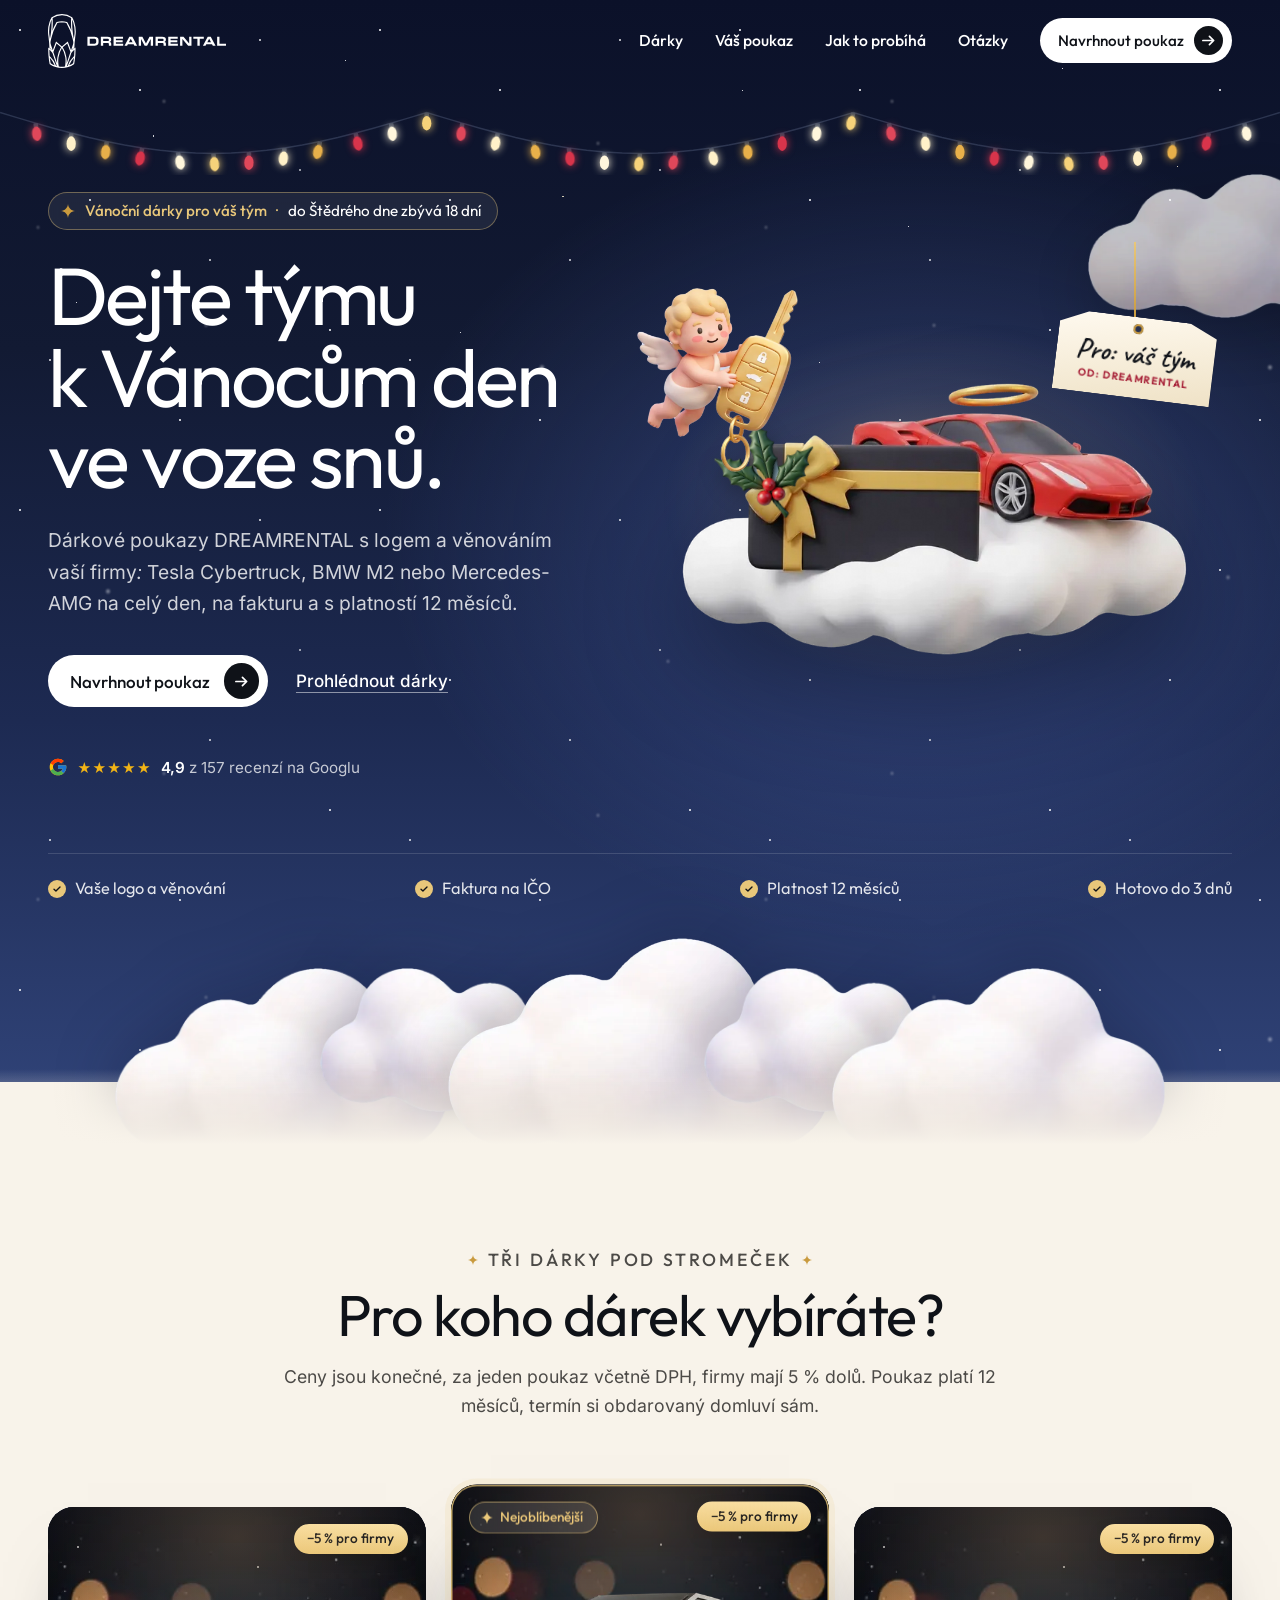
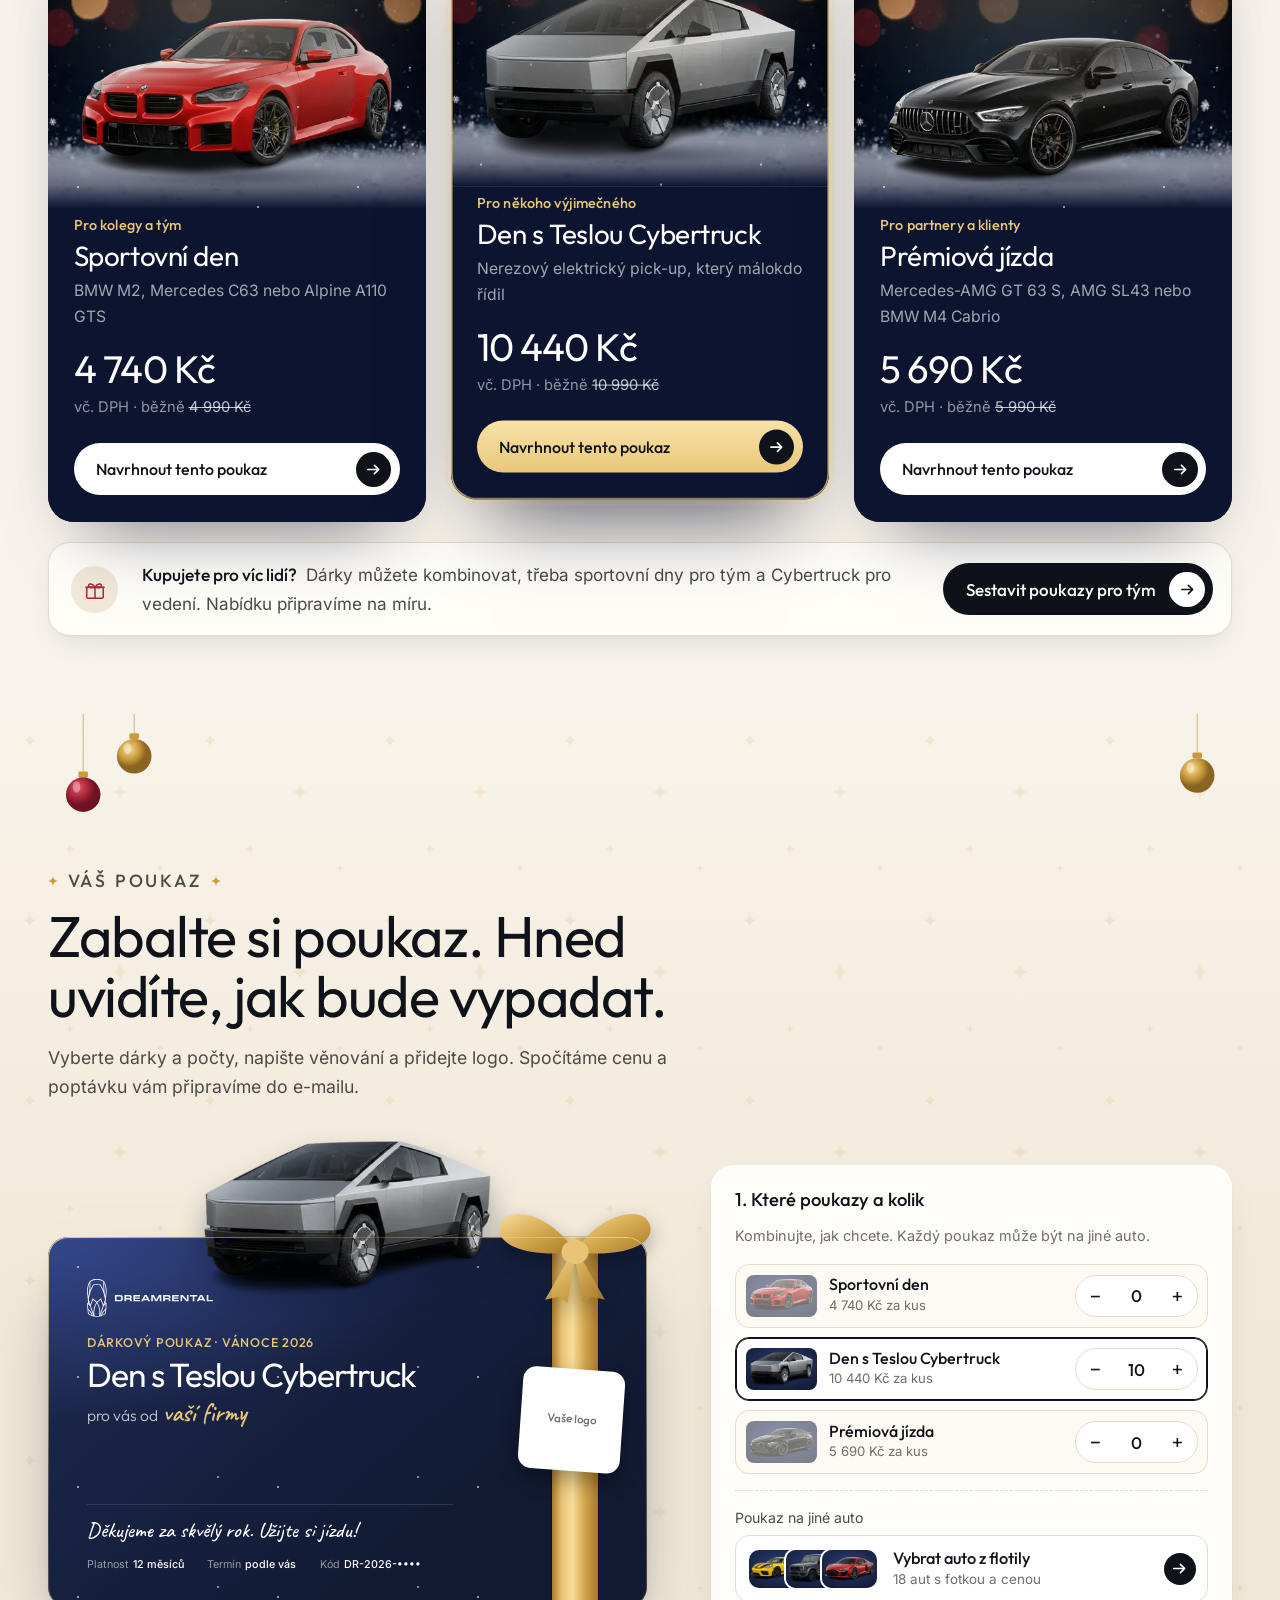
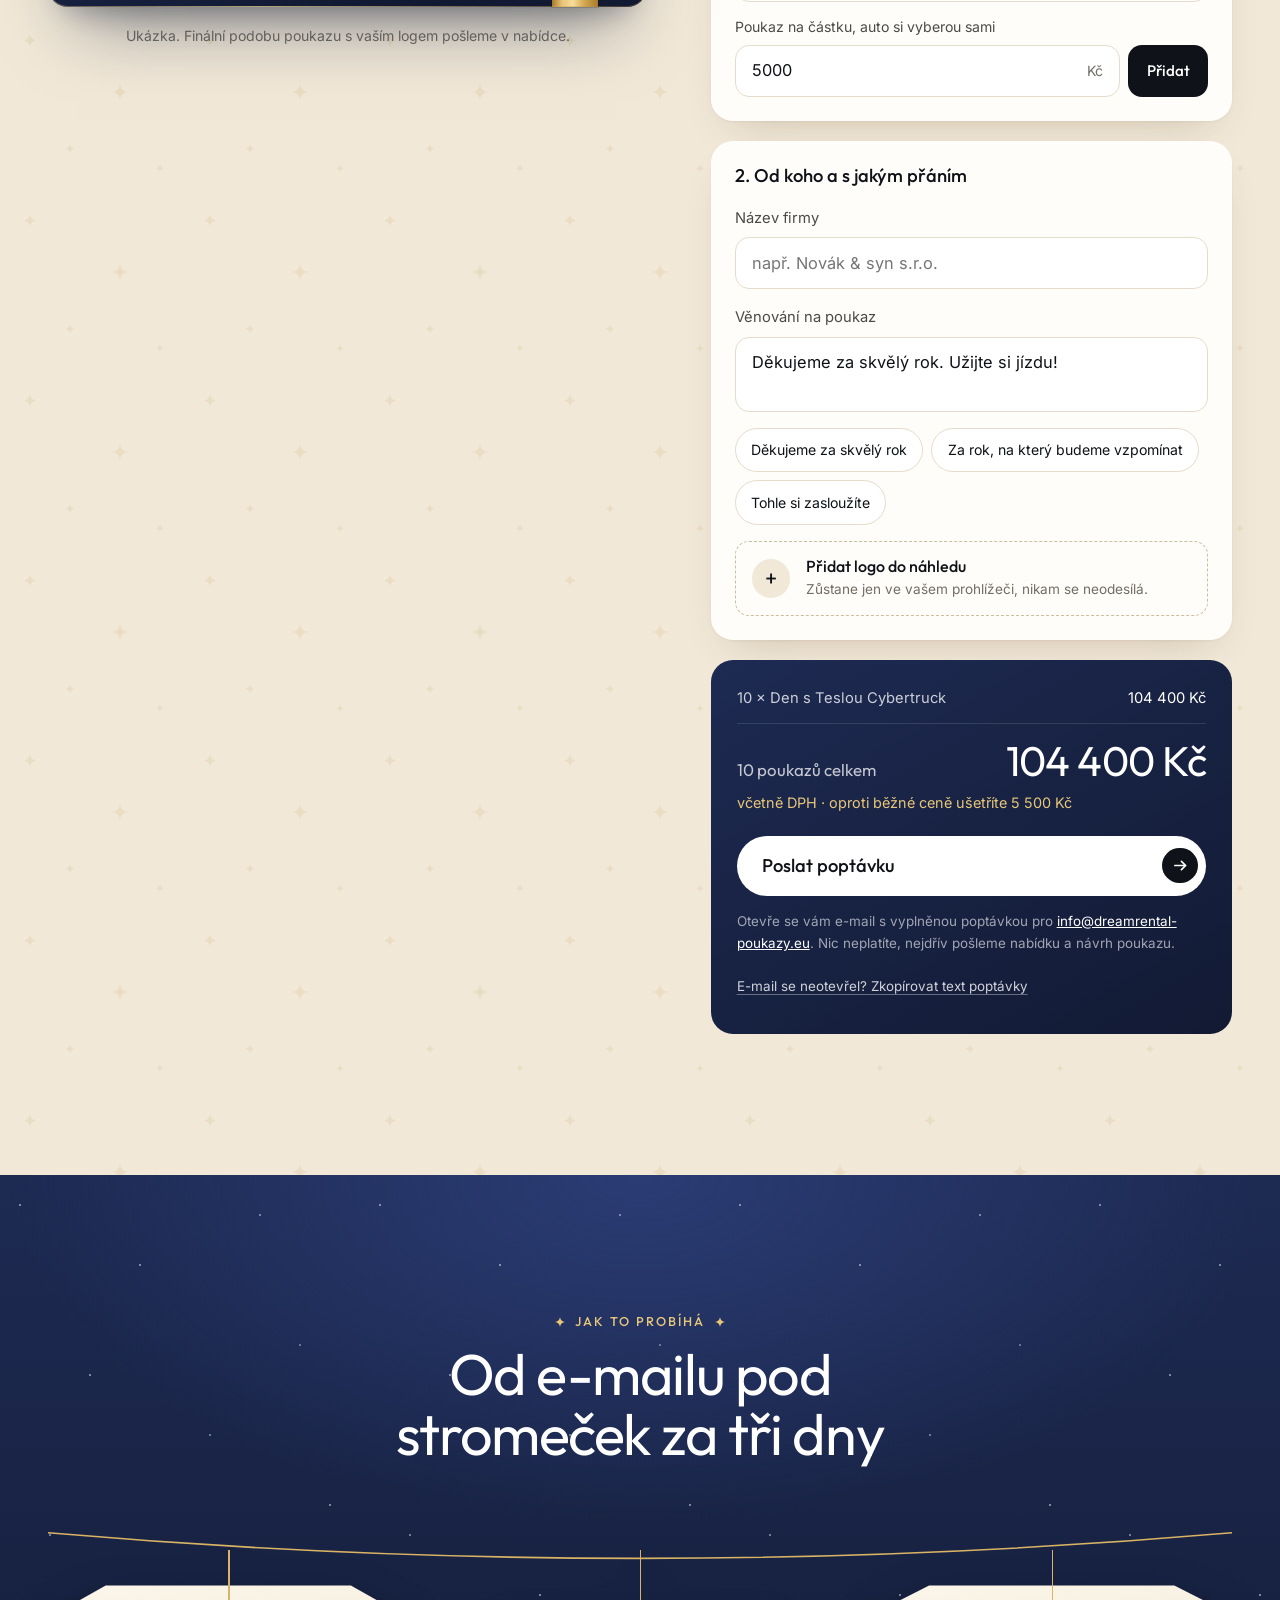
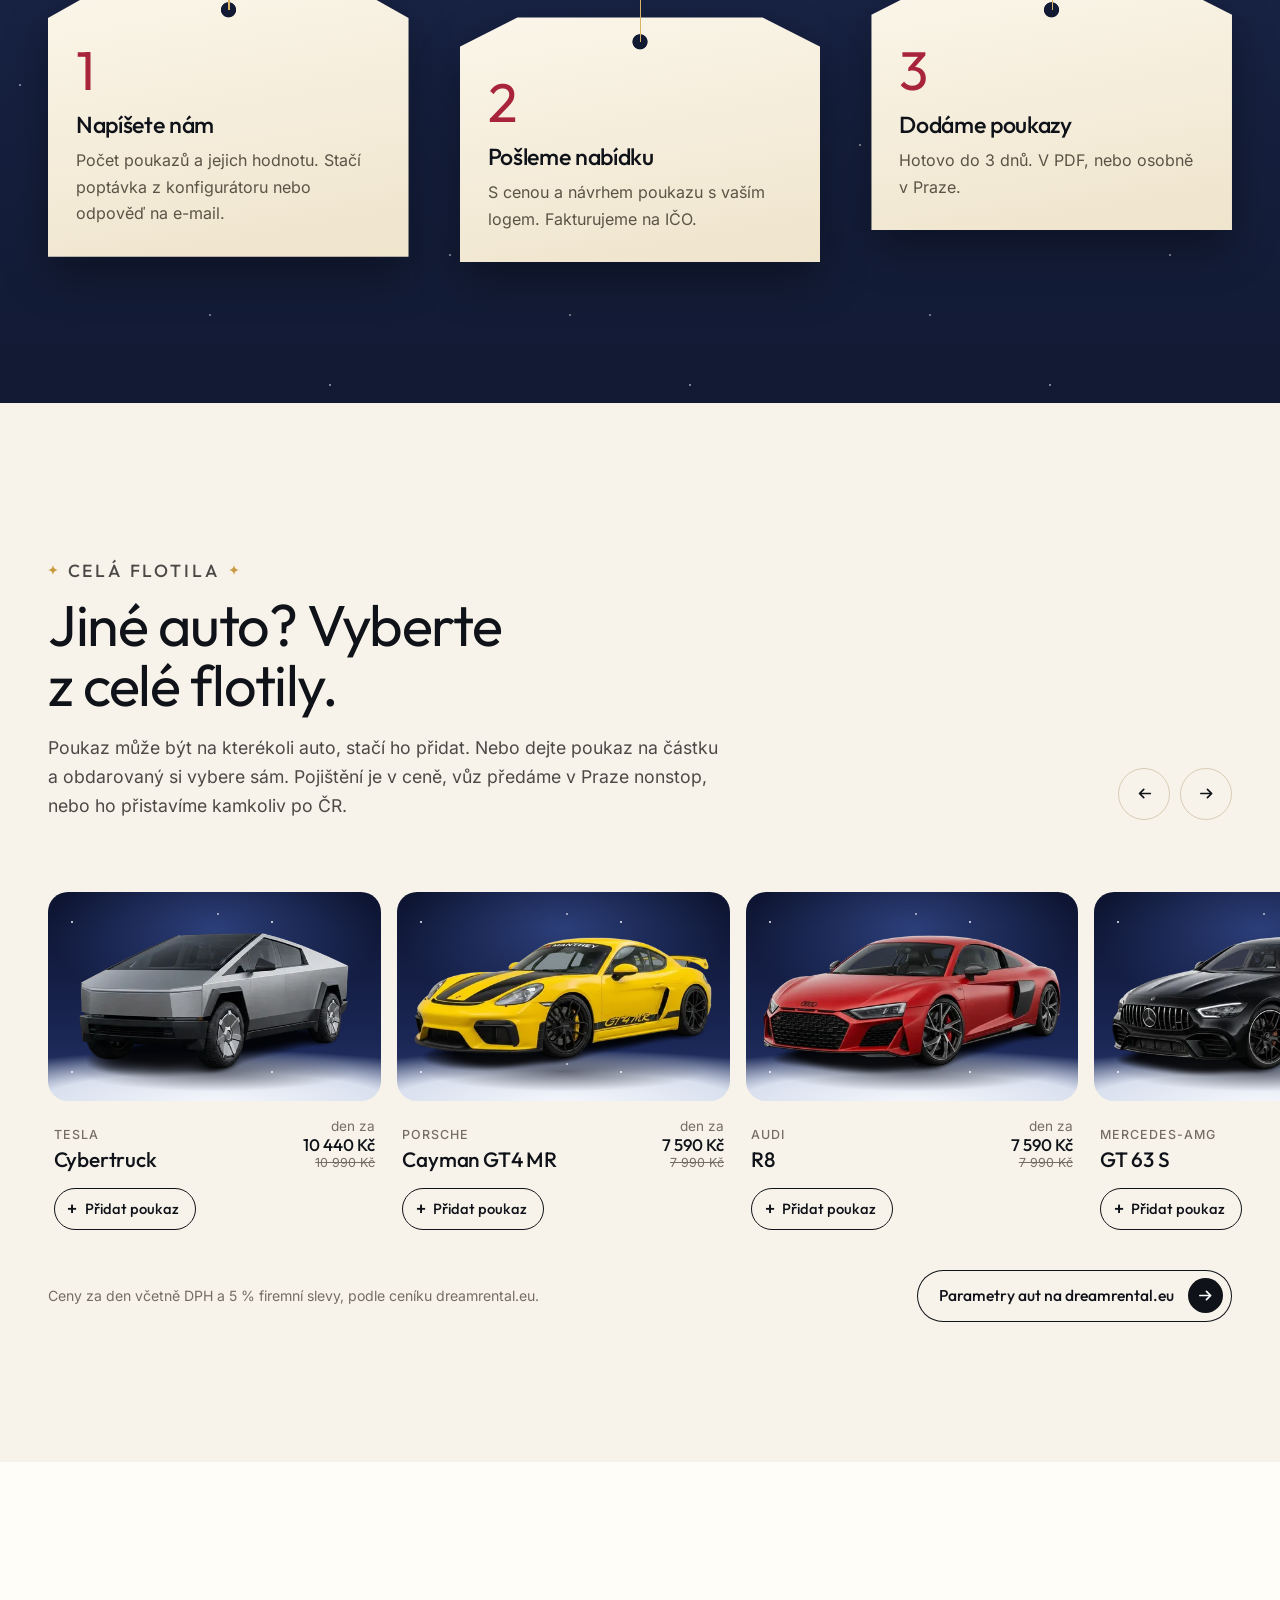
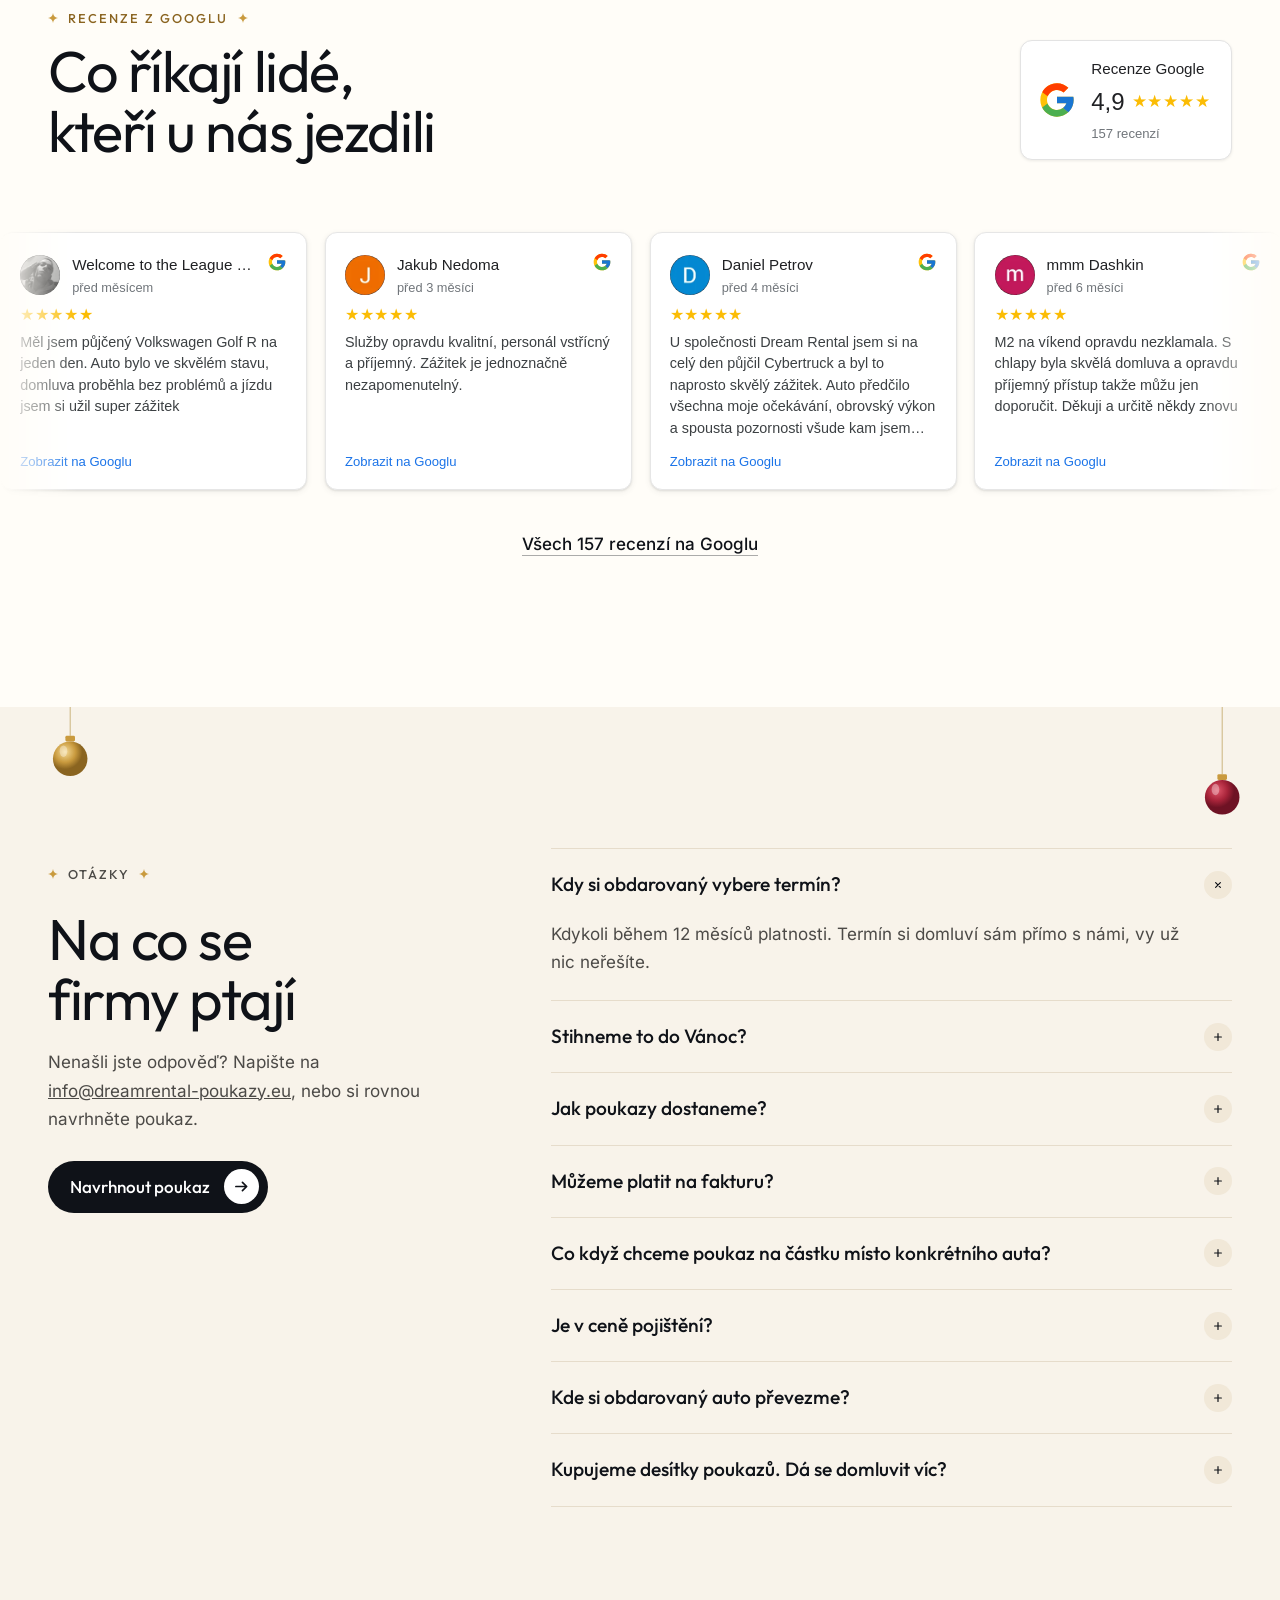
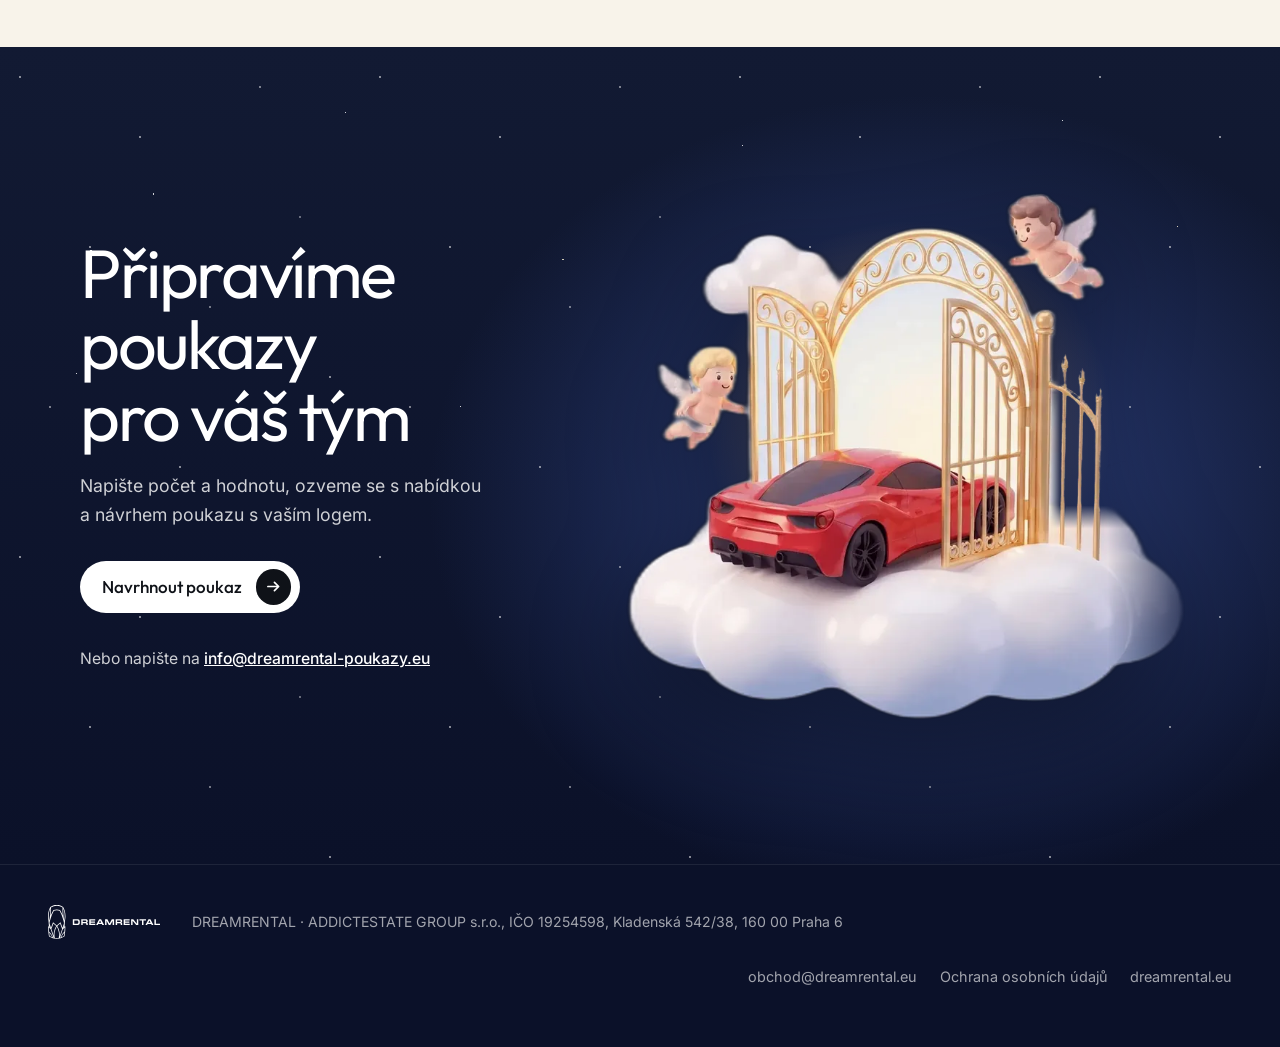
==== commit 74ba7226: "Výběr auta z flotily v okně s fotkami Co-Authored-By: Claude Opus 5.5 <noreply@anthropic.com>" ====
--- a/index.html
+++ b/index.html
@@ -121,9 +121,13 @@
         <p class="pole__napoveda">Kombinujte, jak chcete. Každý poukaz může být na jiné auto.</p>
         <ul class="polozky" id="polozky" role="list"></ul>
         <div class="pridat">
-          <label class="pridat__radek"><span>Poukaz na jiné auto</span>
-            <span class="pridat__ovladani"><span class="vstup vstup--vyber"><select id="vyber-auto"><option value="">Vyberte auto z flotily</option><option value="porsche-gt4-mr">Porsche Cayman GT4 MR · 7 590 Kč</option><option value="audi-r8">Audi R8 · 7 590 Kč</option><option value="mercedes-amg-gt-63s">Mercedes-AMG GT 63 S · 5 500 Kč</option><option value="bmw-m2">BMW M2 · 4 740 Kč</option><option value="alpine-a110-gts">Alpine A110 GTS · 5 240 Kč</option><option value="mercedes-amg-sl43">Mercedes-AMG SL43 · 5 310 Kč</option><option value="bmw-m4-cabrio">BMW M4 Cabrio · 5 690 Kč</option><option value="mercedes-amg-g63">Mercedes-AMG G63 · 9 490 Kč</option><option value="bmw-m5">BMW M5 · 9 490 Kč</option><option value="audi-rs6">Audi RS6 · 10 440 Kč</option><option value="c63-se">Mercedes-AMG C63 S E Performance · 4 550 Kč</option><option value="bmw-m3-competition">BMW M3 Competition · 6 640 Kč</option><option value="dodge-challenger">Dodge Challenger · 3 310 Kč</option><option value="bmw-x6">BMW X6 · 5 690 Kč</option><option value="mercedes-c63">Mercedes-AMG C63 · 4 740 Kč</option><option value="volkswagen-golf-r">Volkswagen Golf R · 4 740 Kč</option><option value="mercedes-a35-amg">Mercedes-AMG A35 · 5 690 Kč</option></select></span><button type="button" class="pridat__tlacitko" id="pridat-auto">Přidat</button></span>
-          </label>
+          <div class="pridat__radek"><span>Poukaz na jiné auto</span>
+            <button type="button" class="pridat__flotila" id="otevrit-flotilu" aria-haspopup="dialog">
+              <span class="pridat__nahledy" aria-hidden="true"><img src="img/auta-porsche-gt4-mr-480.webp" alt=""><img src="img/auta-mercedes-amg-g63-480.webp" alt=""><img src="img/auta-audi-r8-480.webp" alt=""></span>
+              <span class="pridat__popis"><b>Vybrat auto z flotily</b><small>18 aut s fotkou a cenou</small></span>
+              <span class="sipka" aria-hidden="true"></span>
+            </button>
+          </div>
           <label class="pridat__radek"><span>Poukaz na částku, auto si vyberou sami</span>
             <span class="pridat__ovladani"><span class="vstup vstup--kc"><input type="number" id="castka" min="500" max="200000" step="500" value="5000" inputmode="numeric"><i>Kč</i></span><button type="button" class="pridat__tlacitko" id="pridat-castku">Přidat</button></span>
           </label>
@@ -174,7 +178,7 @@
     </div>
   </div>
   <ul class="flotila__pas" role="list" tabindex="0" aria-label="Auta ve flotile">
-    <li class="auto" data-auto="tesla-cybertruck" data-nazev="Den s Tesla Cybertruck" data-cena="10440" data-bezne="10990" data-foto="img/auta-tesla-cybertruck-800.webp">
+    <li class="auto" data-auto="tesla-cybertruck" data-kat="Elektromobil" data-nazev="Den s Tesla Cybertruck" data-cena="10440" data-bezne="10990" data-foto="img/auta-tesla-cybertruck-800.webp">
       <div class="auto__foto"><img src="img/auta-tesla-cybertruck-800.webp" srcset="img/auta-tesla-cybertruck-480.webp 480w, img/auta-tesla-cybertruck-800.webp 800w" sizes="(min-width: 64rem) 21rem, 72vw" width="1102" height="592" alt="Tesla Cybertruck" loading="lazy" decoding="async"></div>
       <div class="auto__radek">
         <p><small>Tesla</small>Cybertruck</p>
@@ -182,7 +186,7 @@
       </div>
       <button type="button" class="auto__pridat" data-pridat-auto="tesla-cybertruck" aria-label="Přidat poukaz na Tesla Cybertruck"><span aria-hidden="true">+</span> Přidat poukaz</button>
     </li>
-    <li class="auto" data-auto="porsche-gt4-mr" data-nazev="Den s Porsche Cayman GT4 MR" data-cena="7590" data-bezne="7990" data-foto="img/auta-porsche-gt4-mr-800.webp">
+    <li class="auto" data-auto="porsche-gt4-mr" data-kat="Sportovní" data-nazev="Den s Porsche Cayman GT4 MR" data-cena="7590" data-bezne="7990" data-foto="img/auta-porsche-gt4-mr-800.webp">
       <div class="auto__foto"><img src="img/auta-porsche-gt4-mr-800.webp" srcset="img/auta-porsche-gt4-mr-480.webp 480w, img/auta-porsche-gt4-mr-800.webp 800w" sizes="(min-width: 64rem) 21rem, 72vw" width="1115" height="516" alt="Porsche Cayman GT4 MR" loading="lazy" decoding="async"></div>
       <div class="auto__radek">
         <p><small>Porsche</small>Cayman GT4 MR</p>
@@ -190,7 +194,7 @@
       </div>
       <button type="button" class="auto__pridat" data-pridat-auto="porsche-gt4-mr" aria-label="Přidat poukaz na Porsche Cayman GT4 MR"><span aria-hidden="true">+</span> Přidat poukaz</button>
     </li>
-    <li class="auto" data-auto="audi-r8" data-nazev="Den s Audi R8" data-cena="7590" data-bezne="7990" data-foto="img/auta-audi-r8-800.webp">
+    <li class="auto" data-auto="audi-r8" data-kat="Sportovní" data-nazev="Den s Audi R8" data-cena="7590" data-bezne="7990" data-foto="img/auta-audi-r8-800.webp">
       <div class="auto__foto"><img src="img/auta-audi-r8-800.webp" srcset="img/auta-audi-r8-480.webp 480w, img/auta-audi-r8-800.webp 800w" sizes="(min-width: 64rem) 21rem, 72vw" width="1191" height="566" alt="Audi R8" loading="lazy" decoding="async"></div>
       <div class="auto__radek">
         <p><small>Audi</small>R8</p>
@@ -198,7 +202,7 @@
       </div>
       <button type="button" class="auto__pridat" data-pridat-auto="audi-r8" aria-label="Přidat poukaz na Audi R8"><span aria-hidden="true">+</span> Přidat poukaz</button>
     </li>
-    <li class="auto" data-auto="mercedes-amg-gt-63s" data-nazev="Den s Mercedes-AMG GT 63 S" data-cena="5500" data-bezne="5790" data-foto="img/auta-mercedes-amg-gt-63s-800.webp">
+    <li class="auto" data-auto="mercedes-amg-gt-63s" data-kat="Sportovní" data-nazev="Den s Mercedes-AMG GT 63 S" data-cena="5500" data-bezne="5790" data-foto="img/auta-mercedes-amg-gt-63s-800.webp">
       <div class="auto__foto"><img src="img/auta-mercedes-amg-gt-63s-800.webp" srcset="img/auta-mercedes-amg-gt-63s-480.webp 480w, img/auta-mercedes-amg-gt-63s-800.webp 800w" sizes="(min-width: 64rem) 21rem, 72vw" width="1185" height="555" alt="Mercedes-AMG GT 63 S" loading="lazy" decoding="async"></div>
       <div class="auto__radek">
         <p><small>Mercedes-AMG</small>GT 63 S</p>
@@ -206,7 +210,7 @@
       </div>
       <button type="button" class="auto__pridat" data-pridat-auto="mercedes-amg-gt-63s" aria-label="Přidat poukaz na Mercedes-AMG GT 63 S"><span aria-hidden="true">+</span> Přidat poukaz</button>
     </li>
-    <li class="auto" data-auto="bmw-m2" data-nazev="Den s BMW M2" data-cena="4740" data-bezne="4990" data-foto="img/auta-bmw-m2-800.webp">
+    <li class="auto" data-auto="bmw-m2" data-kat="Sportovní" data-nazev="Den s BMW M2" data-cena="4740" data-bezne="4990" data-foto="img/auta-bmw-m2-800.webp">
       <div class="auto__foto"><img src="img/auta-bmw-m2-800.webp" srcset="img/auta-bmw-m2-480.webp 480w, img/auta-bmw-m2-800.webp 800w" sizes="(min-width: 64rem) 21rem, 72vw" width="1056" height="558" alt="BMW M2" loading="lazy" decoding="async"></div>
       <div class="auto__radek">
         <p><small>BMW</small>M2</p>
@@ -214,7 +218,7 @@
       </div>
       <button type="button" class="auto__pridat" data-pridat-auto="bmw-m2" aria-label="Přidat poukaz na BMW M2"><span aria-hidden="true">+</span> Přidat poukaz</button>
     </li>
-    <li class="auto" data-auto="alpine-a110-gts" data-nazev="Den s Alpine A110 GTS" data-cena="5240" data-bezne="5517" data-foto="img/auta-alpine-a110-gts-800.webp">
+    <li class="auto" data-auto="alpine-a110-gts" data-kat="Sportovní" data-nazev="Den s Alpine A110 GTS" data-cena="5240" data-bezne="5517" data-foto="img/auta-alpine-a110-gts-800.webp">
       <div class="auto__foto"><img src="img/auta-alpine-a110-gts-800.webp" srcset="img/auta-alpine-a110-gts-480.webp 480w, img/auta-alpine-a110-gts-800.webp 800w" sizes="(min-width: 64rem) 21rem, 72vw" width="1188" height="542" alt="Alpine A110 GTS" loading="lazy" decoding="async"></div>
       <div class="auto__radek">
         <p><small>Alpine</small>A110 GTS</p>
@@ -222,7 +226,7 @@
       </div>
       <button type="button" class="auto__pridat" data-pridat-auto="alpine-a110-gts" aria-label="Přidat poukaz na Alpine A110 GTS"><span aria-hidden="true">+</span> Přidat poukaz</button>
     </li>
-    <li class="auto" data-auto="mercedes-amg-sl43" data-nazev="Den s Mercedes-AMG SL43" data-cena="5310" data-bezne="5590" data-foto="img/auta-mercedes-amg-sl43-800.webp">
+    <li class="auto" data-auto="mercedes-amg-sl43" data-kat="Kabriolet" data-nazev="Den s Mercedes-AMG SL43" data-cena="5310" data-bezne="5590" data-foto="img/auta-mercedes-amg-sl43-800.webp">
       <div class="auto__foto"><img src="img/auta-mercedes-amg-sl43-800.webp" srcset="img/auta-mercedes-amg-sl43-480.webp 480w, img/auta-mercedes-amg-sl43-800.webp 800w" sizes="(min-width: 64rem) 21rem, 72vw" width="1129" height="565" alt="Mercedes-AMG SL43" loading="lazy" decoding="async"></div>
       <div class="auto__radek">
         <p><small>Mercedes-AMG</small>SL43</p>
@@ -230,7 +234,7 @@
       </div>
       <button type="button" class="auto__pridat" data-pridat-auto="mercedes-amg-sl43" aria-label="Přidat poukaz na Mercedes-AMG SL43"><span aria-hidden="true">+</span> Přidat poukaz</button>
     </li>
-    <li class="auto" data-auto="bmw-m4-cabrio" data-nazev="Den s BMW M4 Cabrio" data-cena="5690" data-bezne="5990" data-foto="img/auta-bmw-m4-cabrio-800.webp">
+    <li class="auto" data-auto="bmw-m4-cabrio" data-kat="Kabriolet" data-nazev="Den s BMW M4 Cabrio" data-cena="5690" data-bezne="5990" data-foto="img/auta-bmw-m4-cabrio-800.webp">
       <div class="auto__foto"><img src="img/auta-bmw-m4-cabrio-800.webp" srcset="img/auta-bmw-m4-cabrio-480.webp 480w, img/auta-bmw-m4-cabrio-800.webp 800w" sizes="(min-width: 64rem) 21rem, 72vw" width="1104" height="576" alt="BMW M4 Cabrio" loading="lazy" decoding="async"></div>
       <div class="auto__radek">
         <p><small>BMW</small>M4 Cabrio</p>
@@ -238,7 +242,7 @@
       </div>
       <button type="button" class="auto__pridat" data-pridat-auto="bmw-m4-cabrio" aria-label="Přidat poukaz na BMW M4 Cabrio"><span aria-hidden="true">+</span> Přidat poukaz</button>
     </li>
-    <li class="auto" data-auto="mercedes-amg-g63" data-nazev="Den s Mercedes-AMG G63" data-cena="9490" data-bezne="9990" data-foto="img/auta-mercedes-amg-g63-800.webp">
+    <li class="auto" data-auto="mercedes-amg-g63" data-kat="SUV" data-nazev="Den s Mercedes-AMG G63" data-cena="9490" data-bezne="9990" data-foto="img/auta-mercedes-amg-g63-800.webp">
       <div class="auto__foto"><img src="img/auta-mercedes-amg-g63-800.webp" srcset="img/auta-mercedes-amg-g63-480.webp 480w, img/auta-mercedes-amg-g63-800.webp 800w" sizes="(min-width: 64rem) 21rem, 72vw" width="1161" height="677" alt="Mercedes-AMG G63" loading="lazy" decoding="async"></div>
       <div class="auto__radek">
         <p><small>Mercedes-AMG</small>G63</p>
@@ -246,7 +250,7 @@
       </div>
       <button type="button" class="auto__pridat" data-pridat-auto="mercedes-amg-g63" aria-label="Přidat poukaz na Mercedes-AMG G63"><span aria-hidden="true">+</span> Přidat poukaz</button>
     </li>
-    <li class="auto" data-auto="bmw-m5" data-nazev="Den s BMW M5" data-cena="9490" data-bezne="9990" data-foto="img/auta-bmw-m5-800.webp">
+    <li class="auto" data-auto="bmw-m5" data-kat="Sportovní" data-nazev="Den s BMW M5" data-cena="9490" data-bezne="9990" data-foto="img/auta-bmw-m5-800.webp">
       <div class="auto__foto"><img src="img/auta-bmw-m5-800.webp" srcset="img/auta-bmw-m5-480.webp 480w, img/auta-bmw-m5-800.webp 800w" sizes="(min-width: 64rem) 21rem, 72vw" width="1125" height="538" alt="BMW M5" loading="lazy" decoding="async"></div>
       <div class="auto__radek">
         <p><small>BMW</small>M5</p>
@@ -254,7 +258,7 @@
       </div>
       <button type="button" class="auto__pridat" data-pridat-auto="bmw-m5" aria-label="Přidat poukaz na BMW M5"><span aria-hidden="true">+</span> Přidat poukaz</button>
     </li>
-    <li class="auto" data-auto="audi-rs6" data-nazev="Den s Audi RS6" data-cena="10440" data-bezne="10990" data-foto="img/auta-audi-rs6-800.webp">
+    <li class="auto" data-auto="audi-rs6" data-kat="Sportovní" data-nazev="Den s Audi RS6" data-cena="10440" data-bezne="10990" data-foto="img/auta-audi-rs6-800.webp">
       <div class="auto__foto"><img src="img/auta-audi-rs6-800.webp" srcset="img/auta-audi-rs6-480.webp 480w, img/auta-audi-rs6-800.webp 800w" sizes="(min-width: 64rem) 21rem, 72vw" width="1130" height="538" alt="Audi RS6" loading="lazy" decoding="async"></div>
       <div class="auto__radek">
         <p><small>Audi</small>RS6</p>
@@ -262,7 +266,7 @@
       </div>
       <button type="button" class="auto__pridat" data-pridat-auto="audi-rs6" aria-label="Přidat poukaz na Audi RS6"><span aria-hidden="true">+</span> Přidat poukaz</button>
     </li>
-    <li class="auto" data-auto="c63-se" data-nazev="Den s Mercedes-AMG C63 S E Performance" data-cena="4550" data-bezne="4792" data-foto="img/auta-c63-se-800.webp">
+    <li class="auto" data-auto="c63-se" data-kat="Sportovní" data-nazev="Den s Mercedes-AMG C63 S E Performance" data-cena="4550" data-bezne="4792" data-foto="img/auta-c63-se-800.webp">
       <div class="auto__foto"><img src="img/auta-c63-se-800.webp" srcset="img/auta-c63-se-480.webp 480w, img/auta-c63-se-800.webp 800w" sizes="(min-width: 64rem) 21rem, 72vw" width="1079" height="529" alt="Mercedes-AMG C63 S E Performance" loading="lazy" decoding="async"></div>
       <div class="auto__radek">
         <p><small>Mercedes-AMG</small>C63 S E Performance</p>
@@ -270,7 +274,7 @@
       </div>
       <button type="button" class="auto__pridat" data-pridat-auto="c63-se" aria-label="Přidat poukaz na Mercedes-AMG C63 S E Performance"><span aria-hidden="true">+</span> Přidat poukaz</button>
     </li>
-    <li class="auto" data-auto="bmw-m3-competition" data-nazev="Den s BMW M3 Competition" data-cena="6640" data-bezne="6990" data-foto="img/auta-bmw-m3-competition-800.webp">
+    <li class="auto" data-auto="bmw-m3-competition" data-kat="Sportovní" data-nazev="Den s BMW M3 Competition" data-cena="6640" data-bezne="6990" data-foto="img/auta-bmw-m3-competition-800.webp">
       <div class="auto__foto"><img src="img/auta-bmw-m3-competition-800.webp" srcset="img/auta-bmw-m3-competition-480.webp 480w, img/auta-bmw-m3-competition-800.webp 800w" sizes="(min-width: 64rem) 21rem, 72vw" width="1127" height="536" alt="BMW M3 Competition" loading="lazy" decoding="async"></div>
       <div class="auto__radek">
         <p><small>BMW</small>M3 Competition</p>
@@ -278,7 +282,7 @@
       </div>
       <button type="button" class="auto__pridat" data-pridat-auto="bmw-m3-competition" aria-label="Přidat poukaz na BMW M3 Competition"><span aria-hidden="true">+</span> Přidat poukaz</button>
     </li>
-    <li class="auto" data-auto="dodge-challenger" data-nazev="Den s Dodge Challenger" data-cena="3310" data-bezne="3490" data-foto="img/auta-dodge-challenger-800.webp">
+    <li class="auto" data-auto="dodge-challenger" data-kat="Sportovní" data-nazev="Den s Dodge Challenger" data-cena="3310" data-bezne="3490" data-foto="img/auta-dodge-challenger-800.webp">
       <div class="auto__foto"><img src="img/auta-dodge-challenger-800.webp" srcset="img/auta-dodge-challenger-480.webp 480w, img/auta-dodge-challenger-800.webp 800w" sizes="(min-width: 64rem) 21rem, 72vw" width="1056" height="538" alt="Dodge Challenger" loading="lazy" decoding="async"></div>
       <div class="auto__radek">
         <p><small>Dodge</small>Challenger</p>
@@ -286,7 +290,7 @@
       </div>
       <button type="button" class="auto__pridat" data-pridat-auto="dodge-challenger" aria-label="Přidat poukaz na Dodge Challenger"><span aria-hidden="true">+</span> Přidat poukaz</button>
     </li>
-    <li class="auto" data-auto="bmw-x6" data-nazev="Den s BMW X6" data-cena="5690" data-bezne="5990" data-foto="img/auta-bmw-x6-800.webp">
+    <li class="auto" data-auto="bmw-x6" data-kat="SUV" data-nazev="Den s BMW X6" data-cena="5690" data-bezne="5990" data-foto="img/auta-bmw-x6-800.webp">
       <div class="auto__foto"><img src="img/auta-bmw-x6-800.webp" srcset="img/auta-bmw-x6-480.webp 480w, img/auta-bmw-x6-800.webp 800w" sizes="(min-width: 64rem) 21rem, 72vw" width="1088" height="575" alt="BMW X6" loading="lazy" decoding="async"></div>
       <div class="auto__radek">
         <p><small>BMW</small>X6</p>
@@ -294,7 +298,7 @@
       </div>
       <button type="button" class="auto__pridat" data-pridat-auto="bmw-x6" aria-label="Přidat poukaz na BMW X6"><span aria-hidden="true">+</span> Přidat poukaz</button>
     </li>
-    <li class="auto" data-auto="mercedes-c63" data-nazev="Den s Mercedes-AMG C63" data-cena="4740" data-bezne="4990" data-foto="img/auta-mercedes-c63-800.webp">
+    <li class="auto" data-auto="mercedes-c63" data-kat="Sportovní" data-nazev="Den s Mercedes-AMG C63" data-cena="4740" data-bezne="4990" data-foto="img/auta-mercedes-c63-800.webp">
       <div class="auto__foto"><img src="img/auta-mercedes-c63-800.webp" srcset="img/auta-mercedes-c63-480.webp 480w, img/auta-mercedes-c63-800.webp 800w" sizes="(min-width: 64rem) 21rem, 72vw" width="1065" height="528" alt="Mercedes-AMG C63" loading="lazy" decoding="async"></div>
       <div class="auto__radek">
         <p><small>Mercedes-AMG</small>C63</p>
@@ -302,7 +306,7 @@
       </div>
       <button type="button" class="auto__pridat" data-pridat-auto="mercedes-c63" aria-label="Přidat poukaz na Mercedes-AMG C63"><span aria-hidden="true">+</span> Přidat poukaz</button>
     </li>
-    <li class="auto" data-auto="volkswagen-golf-r" data-nazev="Den s Volkswagen Golf R" data-cena="4740" data-bezne="4990" data-foto="img/auta-volkswagen-golf-r-800.webp">
+    <li class="auto" data-auto="volkswagen-golf-r" data-kat="Sportovní" data-nazev="Den s Volkswagen Golf R" data-cena="4740" data-bezne="4990" data-foto="img/auta-volkswagen-golf-r-800.webp">
       <div class="auto__foto"><img src="img/auta-volkswagen-golf-r-800.webp" srcset="img/auta-volkswagen-golf-r-480.webp 480w, img/auta-volkswagen-golf-r-800.webp 800w" sizes="(min-width: 64rem) 21rem, 72vw" width="1052" height="598" alt="Volkswagen Golf R" loading="lazy" decoding="async"></div>
       <div class="auto__radek">
         <p><small>Volkswagen</small>Golf R</p>
@@ -310,7 +314,7 @@
       </div>
       <button type="button" class="auto__pridat" data-pridat-auto="volkswagen-golf-r" aria-label="Přidat poukaz na Volkswagen Golf R"><span aria-hidden="true">+</span> Přidat poukaz</button>
     </li>
-    <li class="auto" data-auto="mercedes-a35-amg" data-nazev="Den s Mercedes-AMG A35" data-cena="5690" data-bezne="5990" data-foto="img/auta-mercedes-a35-amg-800.webp">
+    <li class="auto" data-auto="mercedes-a35-amg" data-kat="Sportovní" data-nazev="Den s Mercedes-AMG A35" data-cena="5690" data-bezne="5990" data-foto="img/auta-mercedes-a35-amg-800.webp">
       <div class="auto__foto"><img src="img/auta-mercedes-a35-amg-800.webp" srcset="img/auta-mercedes-a35-amg-480.webp 480w, img/auta-mercedes-a35-amg-800.webp 800w" sizes="(min-width: 64rem) 21rem, 72vw" width="1061" height="534" alt="Mercedes-AMG A35" loading="lazy" decoding="async"></div>
       <div class="auto__radek">
         <p><small>Mercedes-AMG</small>A35</p>
--- a/css/style.css
+++ b/css/style.css
@@ -706,3 +706,69 @@
   .polozka{padding-left:.75rem}
   .oznameni{width:calc(100% - 2rem);justify-content:space-between}
 }
+
+/* ===== výběr auta z flotily: tlačítko a okno ===== */
+.pridat__flotila{display:flex;align-items:center;gap:1rem;width:100%;padding:.7rem .7rem .7rem .8rem;border:1px solid var(--linka);border-radius:var(--r-s);background:#fff;text-align:left;cursor:pointer;transition:border-color .2s,box-shadow .2s}
+.pridat__flotila:hover{border-color:var(--ink);box-shadow:0 10px 24px -14px rgba(15,25,50,.35)}
+.pridat__nahledy{display:flex;flex:none}
+.pridat__nahledy img{width:3.4rem;height:2.4rem;object-fit:contain;padding:.15rem;border-radius:10px;background:radial-gradient(70% 70% at 50% 40%,#2c3f7a,#121a33);box-shadow:0 0 0 2px #fff}
+.pridat__nahledy img + img{margin-left:-1.1rem}
+.pridat__popis{display:grid;flex:1;min-width:0}
+.pridat__popis b{font:500 1.02rem/1.25 var(--f-d);color:var(--ink)}
+.pridat__popis small{font-size:.84rem;color:var(--ink-3)}
+.pridat__flotila .sipka{background:var(--ink);width:2rem;height:2rem}
+.pridat__flotila .sipka::before{background:#fff}
+.pridat__flotila:hover .sipka{transform:translateX(3px)}
+
+html.je-okno{overflow:hidden}
+.vyber{width:min(64rem,calc(100% - 2rem));max-height:min(52rem,calc(100dvh - 2rem));padding:0;border:0;border-radius:26px;background:var(--krem);color:var(--ink);box-shadow:0 40px 100px -20px rgba(6,10,25,.6);display:none;flex-direction:column;overflow:hidden}
+.vyber[open]{display:flex;animation:vyber-in .35s cubic-bezier(.2,.8,.2,1)}
+.vyber.je-zavirani{animation:vyber-out .2s ease forwards}
+.vyber::backdrop{background:rgba(9,13,30,.62);backdrop-filter:blur(6px);-webkit-backdrop-filter:blur(6px)}
+@keyframes vyber-in{from{opacity:0;transform:translateY(24px) scale(.98)}}
+@keyframes vyber-out{to{opacity:0;transform:translateY(16px) scale(.98)}}
+.vyber__hlava{display:flex;justify-content:space-between;align-items:flex-start;gap:1rem;padding:1.6rem 1.75rem .9rem;background:radial-gradient(80% 140% at 85% 0%,#2d3f72 0%,transparent 60%),linear-gradient(160deg,var(--noc-2),var(--noc));color:#fff}
+.vyber__nadtitul{font:500 .78rem/1 var(--f-d);letter-spacing:.14em;text-transform:uppercase;color:var(--zlato-2);margin-bottom:.55rem}
+.vyber h2{font-size:clamp(1.6rem,1.2rem + 1.4vw,2.3rem)}
+.vyber__zavrit{flex:none;width:2.75rem;height:2.75rem;border-radius:50%;border:1px solid rgba(255,255,255,.3);background:rgba(255,255,255,.08);color:#fff;font-size:1.5rem;line-height:1;cursor:pointer}
+.vyber__zavrit:hover{background:#fff;color:var(--ink)}
+.vyber__filtry{display:flex;gap:.45rem;overflow-x:auto;padding:1rem 1.75rem;background:var(--noc);scrollbar-width:none;flex:none}
+.vyber__filtry button{flex:none;min-height:2.5rem;padding:0 1.05rem;border-radius:999px;border:1px solid rgba(255,255,255,.25);background:transparent;color:#fff;font:500 .9rem/1 var(--f-d);cursor:pointer}
+.vyber__filtry button[aria-pressed="true"]{background:#fff;color:var(--ink);border-color:#fff}
+.vyber__mrizka{list-style:none;margin:0;padding:1.5rem 1.75rem;display:grid;grid-template-columns:repeat(auto-fill,minmax(14.5rem,1fr));gap:1rem;overflow-y:auto;flex:1;overscroll-behavior:contain}
+.vyber__auto{display:flex;flex-direction:column;border-radius:18px;background:#fffdf9;box-shadow:0 1px 2px rgba(60,40,10,.06),0 14px 30px -20px rgba(30,40,80,.35);overflow:hidden;transition:box-shadow .25s,transform .25s}
+.vyber__auto:hover{transform:translateY(-2px)}
+.vyber__auto.je-vybrano{box-shadow:0 0 0 2px var(--zlato) ,0 14px 30px -20px rgba(30,40,80,.35)}
+.vyber__foto{position:relative;padding:1.4rem .9rem .9rem;background:radial-gradient(58% 13% at 50% 86%,rgba(4,8,22,.55),transparent 72%),radial-gradient(130% 34% at 50% 100%,#f4f6fb 0%,#d9e0ee 40%,rgba(160,176,212,0) 72%),radial-gradient(70% 60% at 50% 18%,#2c3f7a 0%,transparent 70%),linear-gradient(180deg,#0d1430,#1a2654 70%,#2a3a6e)}
+.vyber__foto img{width:100%;aspect-ratio:2.05;object-fit:contain;transition:transform .5s cubic-bezier(.2,.8,.2,1)}
+.vyber__auto:hover .vyber__foto img{transform:scale(1.04)}
+.vyber__pocet{position:absolute;top:.7rem;right:.7rem;padding:.35rem .65rem;border-radius:999px;background:linear-gradient(180deg,#f8e2a8,var(--zlato-2));color:var(--ink);font:500 .78rem/1 var(--f-d)}
+.vyber__text{display:flex;justify-content:space-between;align-items:flex-end;gap:.6rem;padding:.9rem 1rem .4rem}
+.vyber__text small{display:block;font:500 .72rem/1.3 var(--f-t);letter-spacing:.08em;text-transform:uppercase;color:var(--ink-3)}
+.vyber__text p:first-child b{font:500 1.15rem/1.2 var(--f-d)}
+.vyber__cena{text-align:right;font-size:.78rem;color:var(--ink-3);flex:none}
+.vyber__cena b{display:block;font:500 1rem/1.2 var(--f-d);color:var(--ink)}
+.vyber__akce{padding:.5rem 1rem 1rem;margin-top:auto}
+.vyber__pridat{width:100%;min-height:2.75rem;border-radius:999px;border:1px solid var(--ink);background:transparent;font:500 .95rem/1 var(--f-d);cursor:pointer;transition:background .2s,color .2s}
+.vyber__pridat:hover{background:var(--ink);color:#fff}
+.vyber__krok{display:flex;align-items:center;justify-content:space-between;min-height:2.75rem;border-radius:999px;background:var(--ink);color:#fff;padding:0 .25rem}
+.vyber__krok button{width:2.4rem;height:2.4rem;border:0;border-radius:50%;background:none;color:#fff;font-size:1.25rem;cursor:pointer}
+.vyber__krok button:hover{background:rgba(255,255,255,.15)}
+.vyber__krok output{font:500 1.05rem/1 var(--f-d)}
+.vyber__pata{display:flex;justify-content:space-between;align-items:center;gap:1rem;flex-wrap:wrap;padding:1rem 1.75rem calc(1rem + env(safe-area-inset-bottom,0px));border-top:1px solid var(--linka);background:#fffdf9;flex:none}
+.vyber__pata p{color:var(--ink-2);font-size:.95rem}
+@media (max-width:40rem){
+  .vyber{width:100%;max-width:100%;max-height:92dvh;margin:auto 0 0;border-radius:24px 24px 0 0}
+  @keyframes vyber-in{from{transform:translateY(100%)}}
+  .vyber__hlava,.vyber__filtry,.vyber__mrizka,.vyber__pata{padding-left:1.1rem;padding-right:1.1rem}
+  .vyber__mrizka{grid-template-columns:1fr 1fr;gap:.7rem}
+  .vyber__text{flex-direction:column;align-items:flex-start;gap:.3rem;padding:.7rem .75rem .3rem}
+  .vyber__cena{text-align:left}
+  .vyber__text p:first-child b{font-size:1rem}
+  .vyber__akce{padding:.4rem .75rem .8rem}
+  .vyber__pocet{font-size:.7rem;top:.5rem;right:.5rem}
+  .vyber__pata .tlacitko{width:100%;justify-content:space-between}
+}
+.vyber__mrizka{grid-auto-rows:max-content;align-content:start;min-height:0}
+.vyber__auto{overflow:visible}
+.vyber__foto{border-radius:18px 18px 0 0;overflow:hidden}
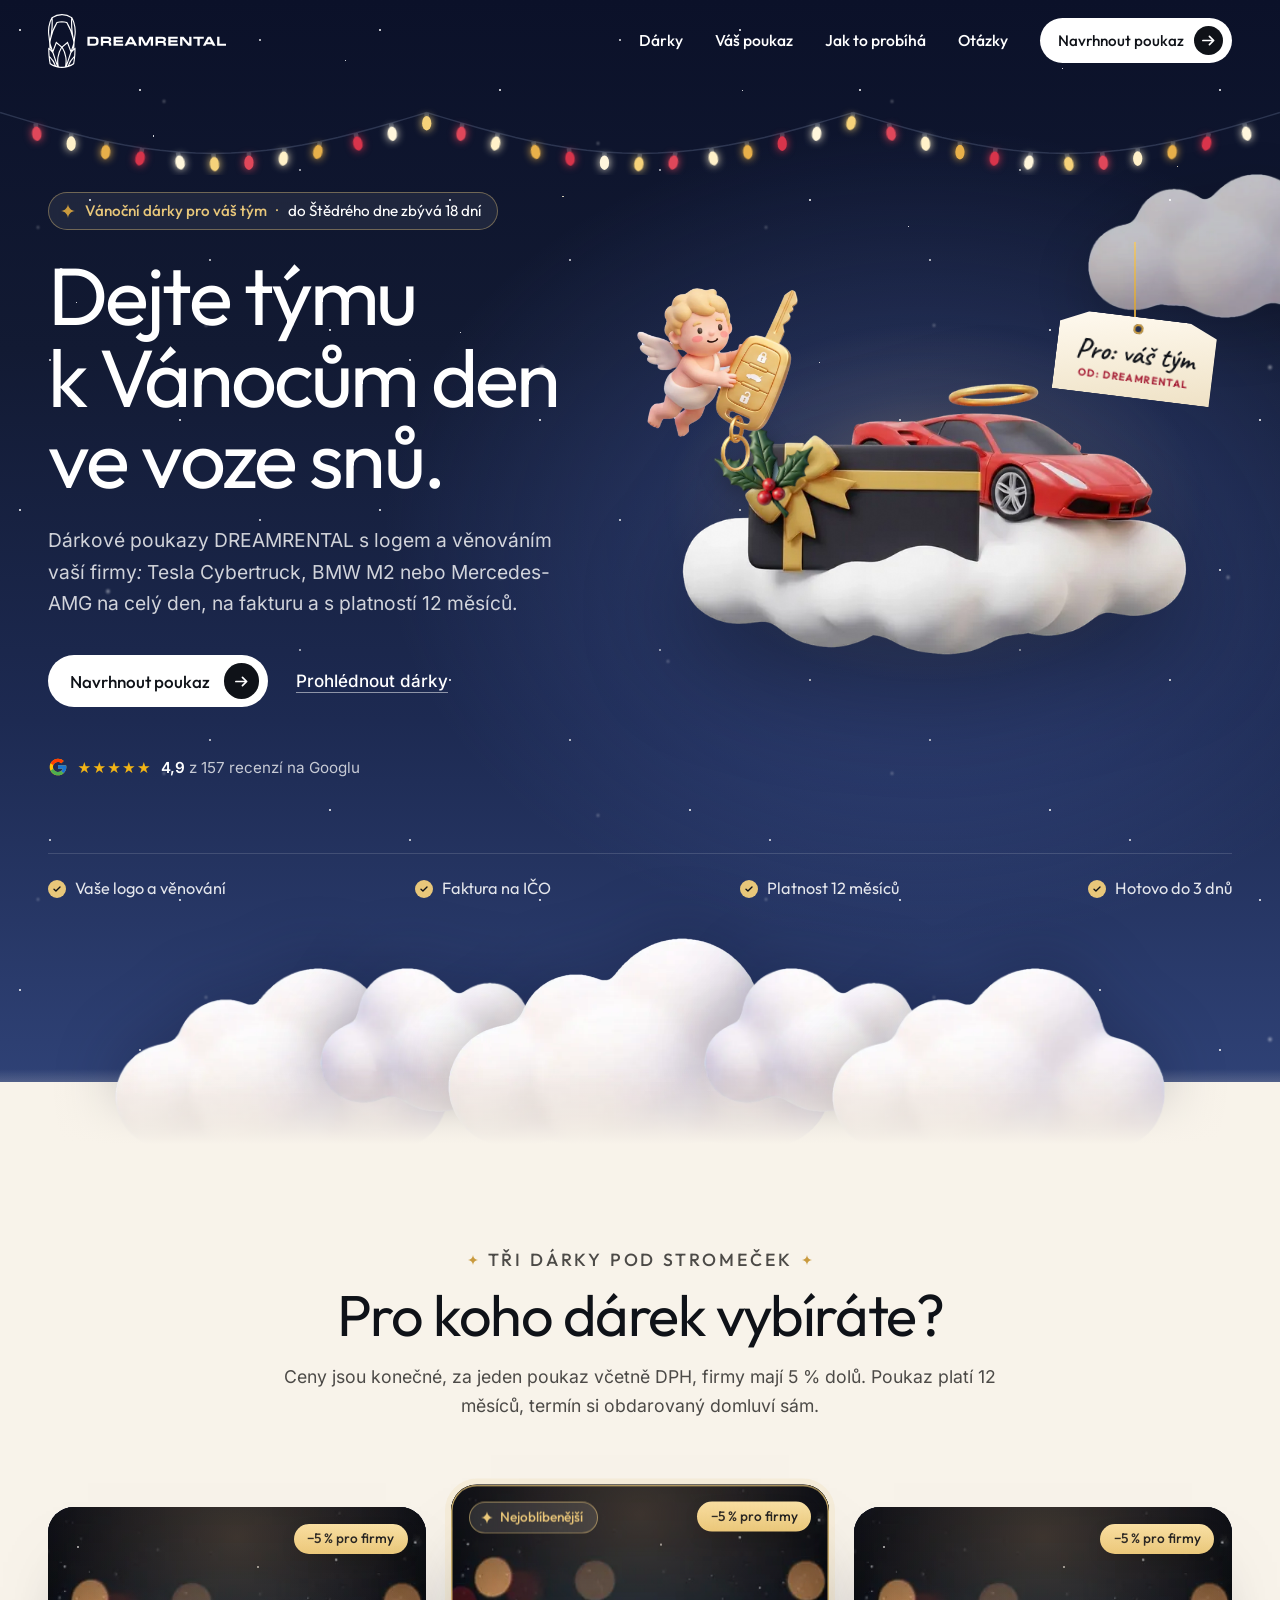
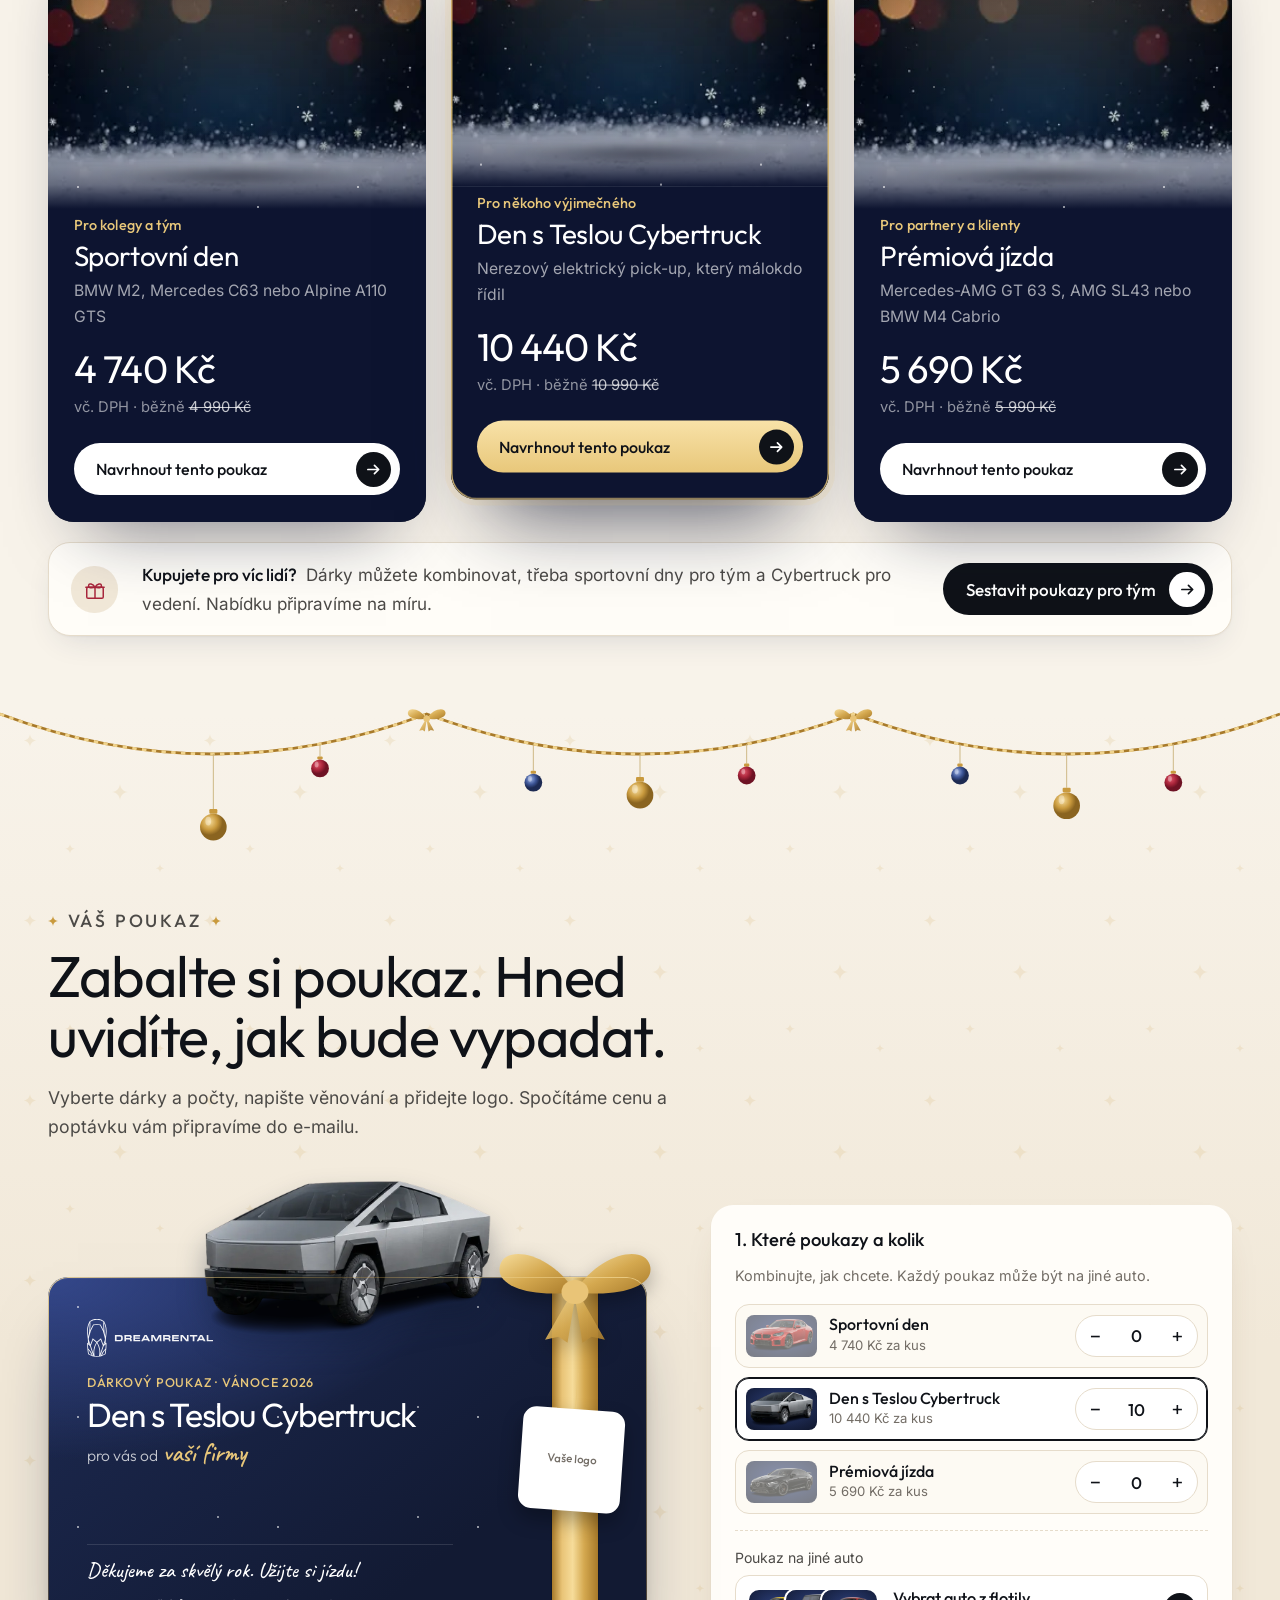
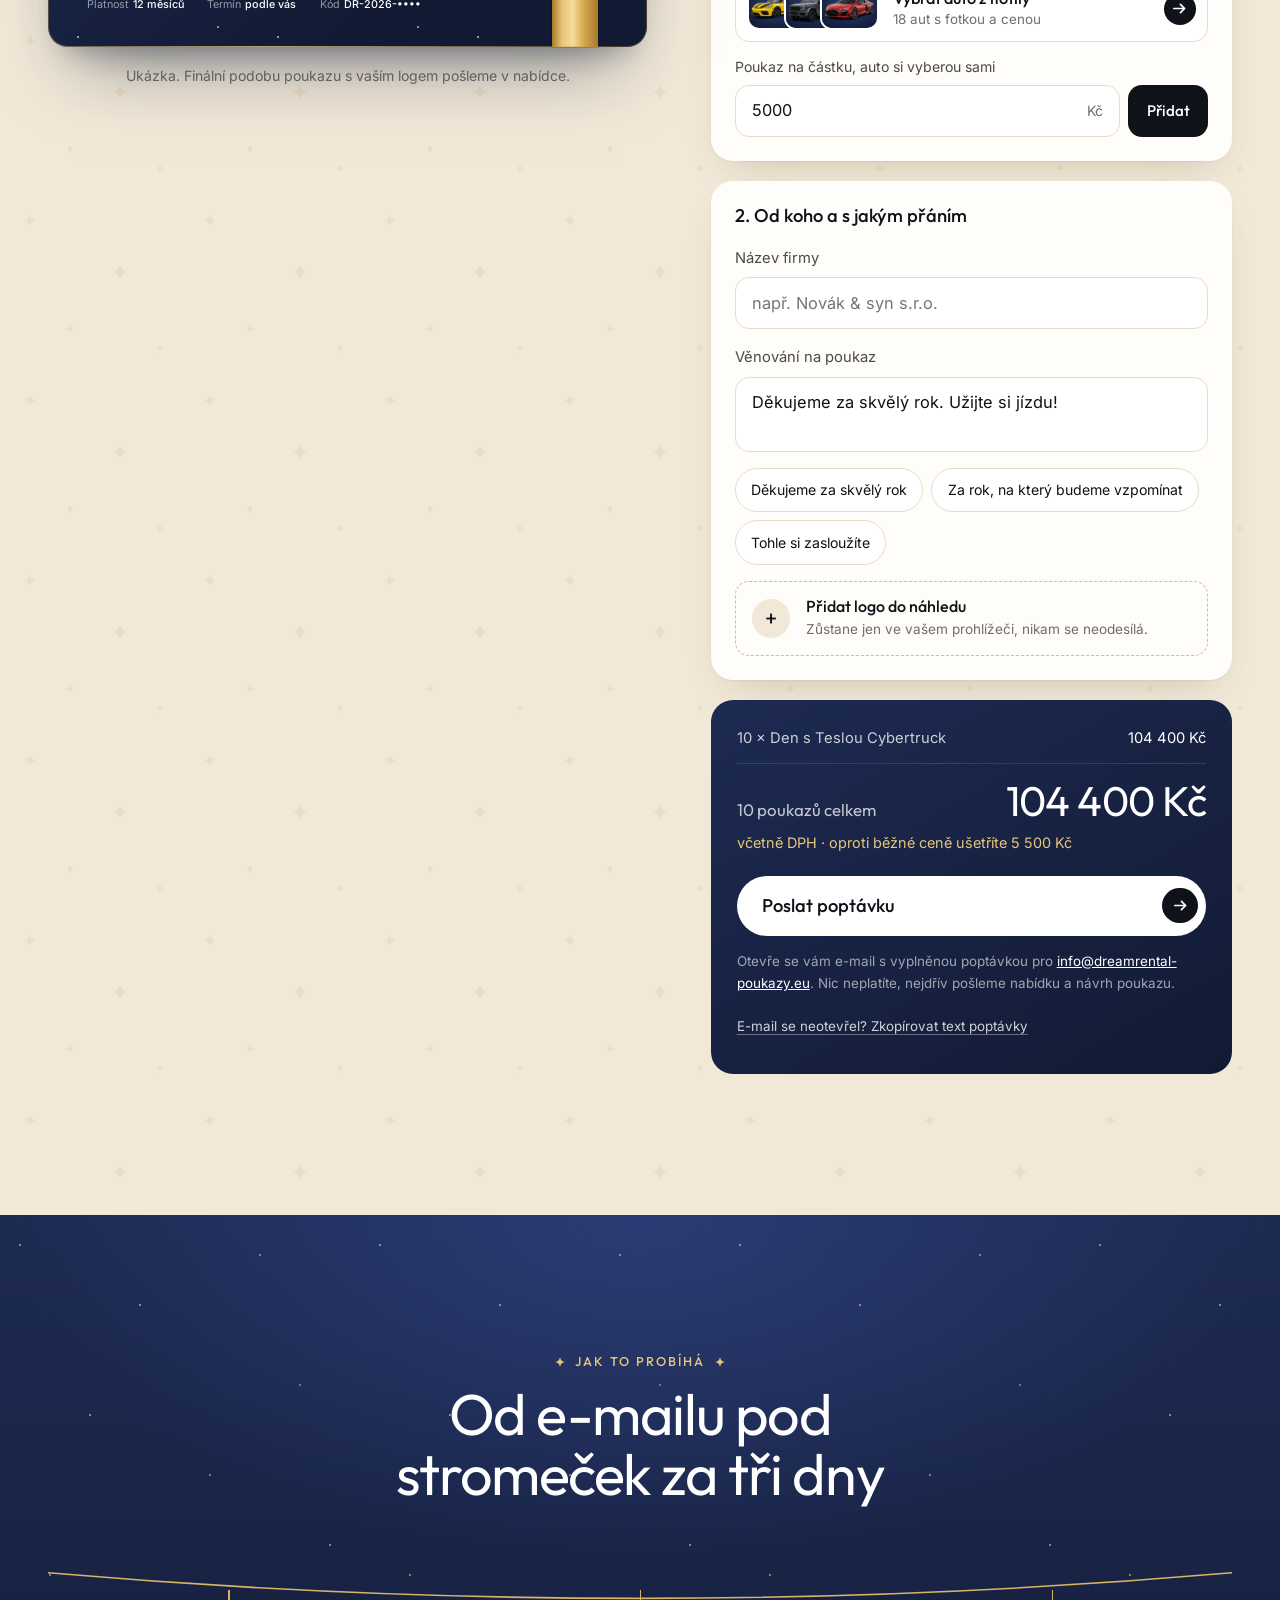
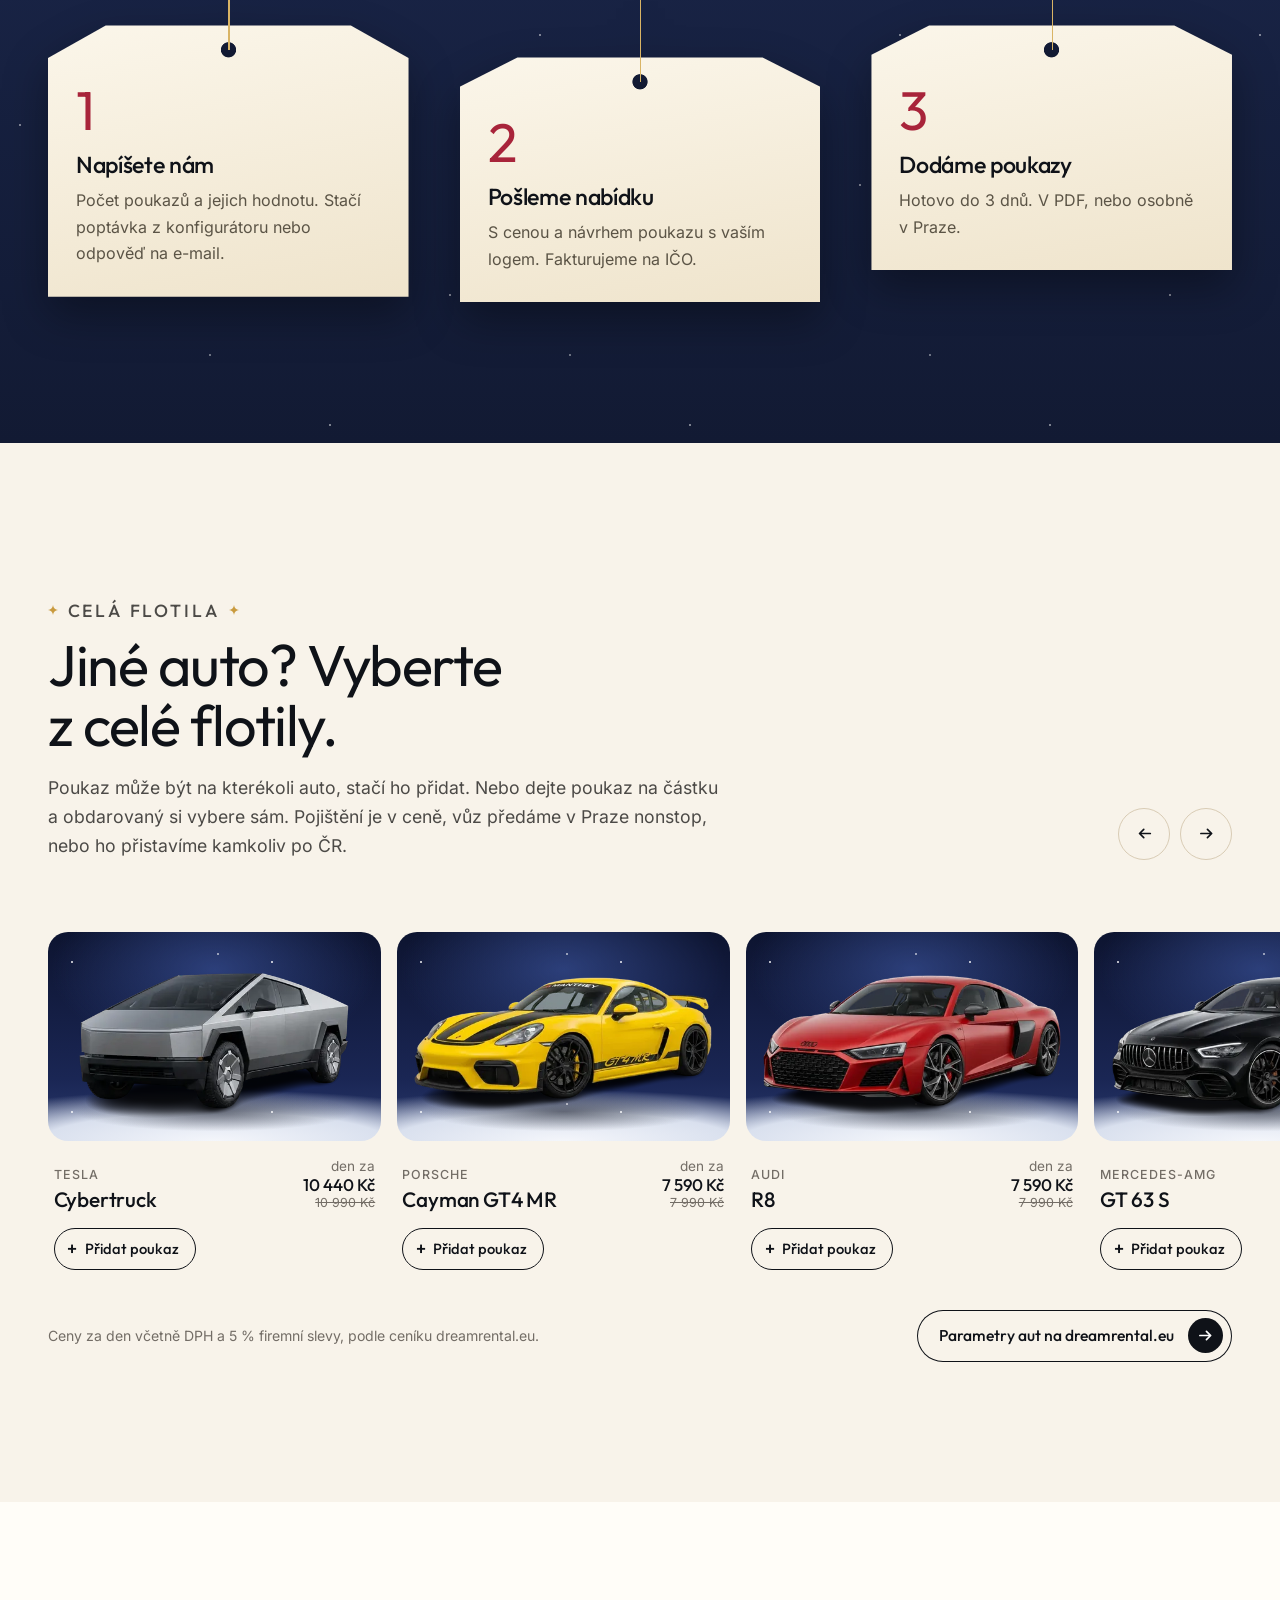
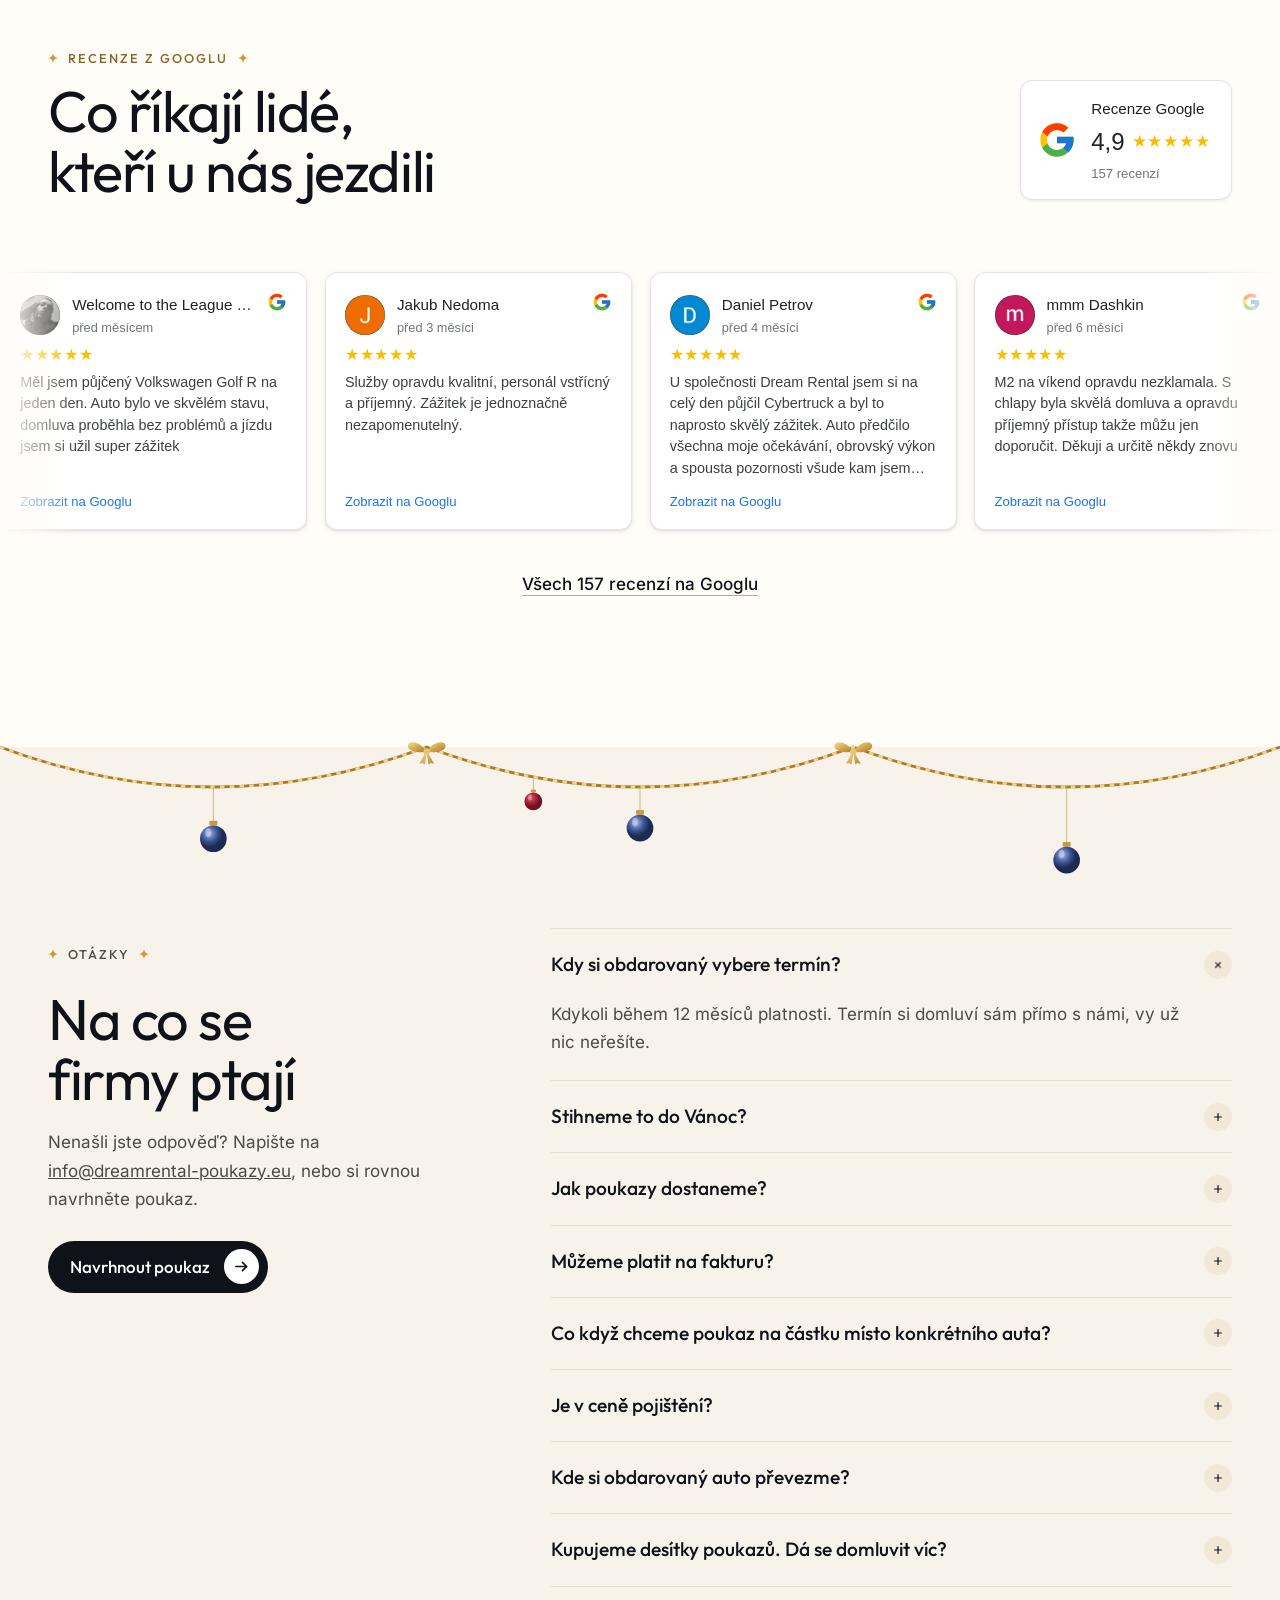
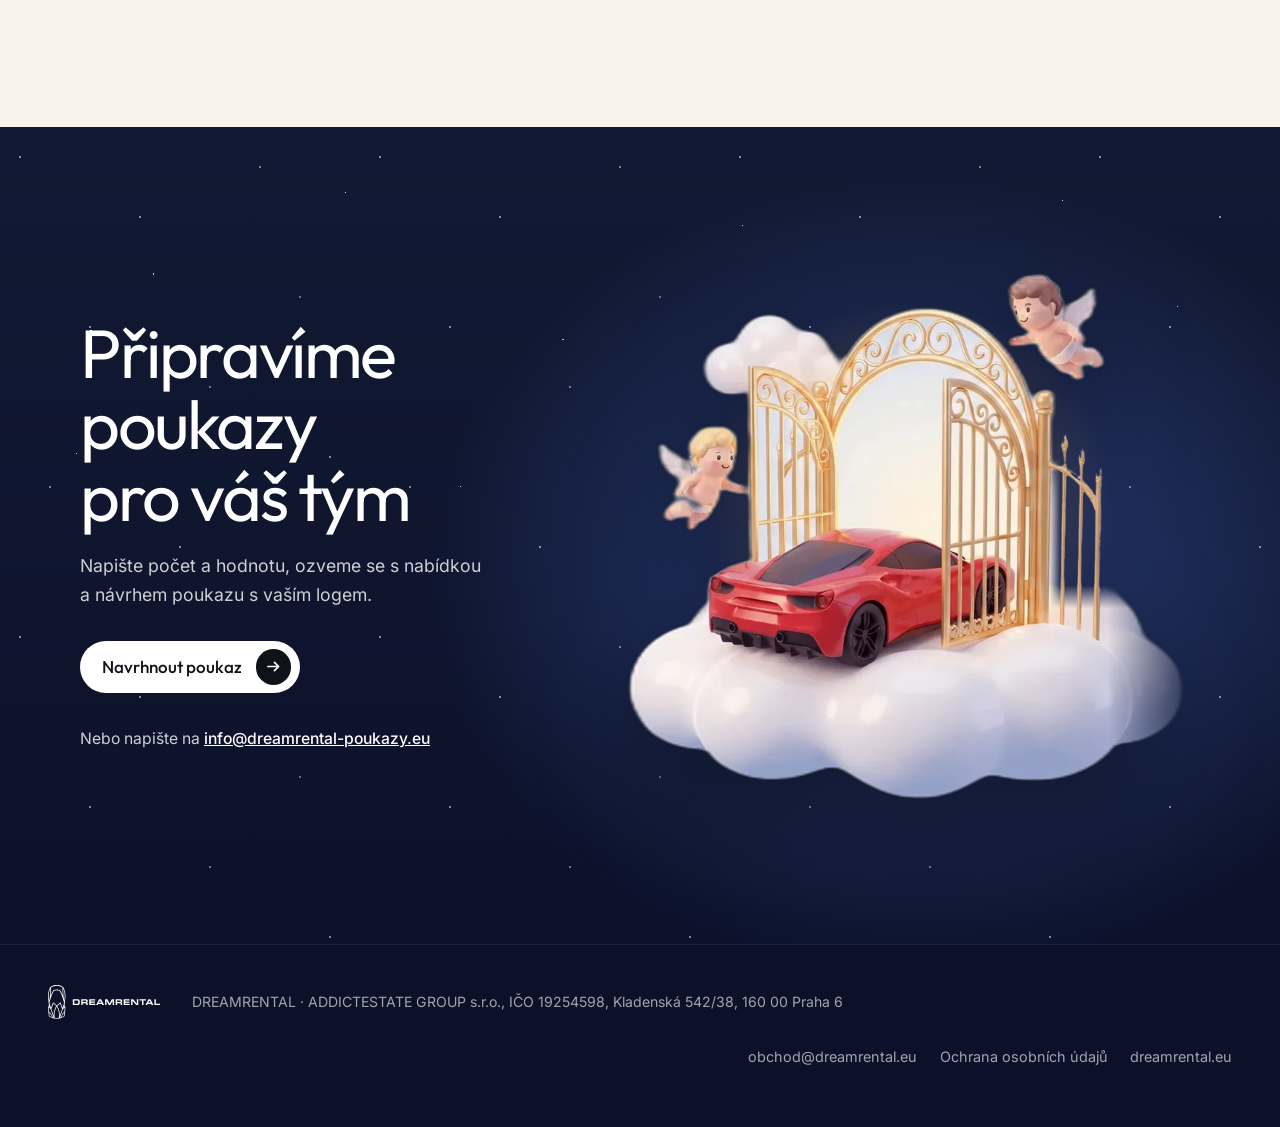
==== commit f4ffea68: "Okno s auty v Safari, plynulý náhled, odpočet, skoky na obsah, girlanda, dárek u poukazu na částku C" ====
--- a/index.html
+++ b/index.html
@@ -87,7 +87,7 @@
     <p><b>Kupujete pro víc lidí?</b> Dárky můžete kombinovat, třeba sportovní dny pro tým a Cybertruck pro vedení. Nabídku připravíme na míru.</p>
     <a class="tlacitko" href="#poukaz">Sestavit poukazy pro tým <span class="sipka" aria-hidden="true"></span></a>
   </div>
-</section><section class="poukaz" id="poukaz"><div class="banky" aria-hidden="true"><span class="banka" style="left:5%"><svg viewbox="0 0 40 112"><line x1="20" y1="0" x2="20" y2="60" stroke="#c9b27a" stroke-width="1"></line><rect x="15" y="60" width="10" height="6" rx="1.5" fill="#c99a3e"></rect><circle cx="20" cy="84" r="18" fill="url(#bc)"></circle><ellipse cx="13" cy="76" rx="4" ry="6" fill="#fff" opacity=".35"></ellipse></svg></span><span class="banka" style="left:9%"><svg viewbox="0 0 40 72"><line x1="20" y1="0" x2="20" y2="20" stroke="#c9b27a" stroke-width="1"></line><rect x="15" y="20" width="10" height="6" rx="1.5" fill="#c99a3e"></rect><circle cx="20" cy="44" r="18" fill="url(#bz)"></circle><ellipse cx="13" cy="36" rx="4" ry="6" fill="#fff" opacity=".35"></ellipse></svg></span><span class="banka" style="left:92%"><svg viewbox="0 0 40 92"><line x1="20" y1="0" x2="20" y2="40" stroke="#c9b27a" stroke-width="1"></line><rect x="15" y="40" width="10" height="6" rx="1.5" fill="#c99a3e"></rect><circle cx="20" cy="64" r="18" fill="url(#bz)"></circle><ellipse cx="13" cy="56" rx="4" ry="6" fill="#fff" opacity=".35"></ellipse></svg></span></div>
+</section><section class="poukaz" id="poukaz"><svg class="girlanda" viewBox="0 0 1440 160" aria-hidden="true"><defs><linearGradient id="gz8" x1="0" y1="0" x2="1" y2="1"><stop offset="0" stop-color="#f6dc9a"/><stop offset=".5" stop-color="#d4a84f"/><stop offset="1" stop-color="#a87a2a"/></linearGradient></defs><path d="M0,0 Q240,90 480,0 Q720,90 960,0 Q1200,90 1440,0" fill="none" stroke="#a87a2a" stroke-width="3.2"/><path d="M0,0 Q240,90 480,0 Q720,90 960,0 Q1200,90 1440,0" fill="none" stroke="#f0d38d" stroke-width="3.2" stroke-dasharray="5 6"/><g class="girlanda__banka" style="--z:-0.6s"><line x1="240" y1="45.0" x2="240" y2="107.0" stroke="#c9b27a" stroke-width="1"/><rect x="235.5" y="107.0" width="9.0" height="5.2" rx="1.2" fill="#c99a3e"/><circle cx="240" cy="127.2" r="15" fill="url(#bz)"/><ellipse cx="234.3" cy="120.5" rx="3.3" ry="5.0" fill="#fff" opacity=".35"/></g><g class="girlanda__banka" style="--z:-0.7s"><line x1="360" y1="33.8" x2="360" y2="47.8" stroke="#c9b27a" stroke-width="1"/><rect x="357.0" y="47.8" width="6.0" height="3.5" rx="1.2" fill="#c99a3e"/><circle cx="360" cy="61.2" r="10" fill="url(#bc)"/><ellipse cx="356.2" cy="56.8" rx="2.2" ry="3.3" fill="#fff" opacity=".35"/></g><g class="girlanda__banka" style="--z:-1.0s"><line x1="600" y1="33.8" x2="600" y2="63.8" stroke="#c9b27a" stroke-width="1"/><rect x="597.0" y="63.8" width="6.0" height="3.5" rx="1.2" fill="#c99a3e"/><circle cx="600" cy="77.2" r="10" fill="url(#bm)"/><ellipse cx="596.2" cy="72.8" rx="2.2" ry="3.3" fill="#fff" opacity=".35"/></g><g class="girlanda__banka" style="--z:-2.3s"><line x1="720" y1="45.0" x2="720" y2="71.0" stroke="#c9b27a" stroke-width="1"/><rect x="715.5" y="71.0" width="9.0" height="5.2" rx="1.2" fill="#c99a3e"/><circle cx="720" cy="91.2" r="15" fill="url(#bz)"/><ellipse cx="714.3" cy="84.5" rx="3.3" ry="5.0" fill="#fff" opacity=".35"/></g><g class="girlanda__banka" style="--z:-2.9s"><line x1="840" y1="33.8" x2="840" y2="55.8" stroke="#c9b27a" stroke-width="1"/><rect x="837.0" y="55.8" width="6.0" height="3.5" rx="1.2" fill="#c99a3e"/><circle cx="840" cy="69.2" r="10" fill="url(#bc)"/><ellipse cx="836.2" cy="64.8" rx="2.2" ry="3.3" fill="#fff" opacity=".35"/></g><g class="girlanda__banka" style="--z:-0.4s"><line x1="1080" y1="33.8" x2="1080" y2="55.8" stroke="#c9b27a" stroke-width="1"/><rect x="1077.0" y="55.8" width="6.0" height="3.5" rx="1.2" fill="#c99a3e"/><circle cx="1080" cy="69.2" r="10" fill="url(#bm)"/><ellipse cx="1076.2" cy="64.8" rx="2.2" ry="3.3" fill="#fff" opacity=".35"/></g><g class="girlanda__banka" style="--z:-3.8s"><line x1="1200" y1="45.0" x2="1200" y2="83.0" stroke="#c9b27a" stroke-width="1"/><rect x="1195.5" y="83.0" width="9.0" height="5.2" rx="1.2" fill="#c99a3e"/><circle cx="1200" cy="103.2" r="15" fill="url(#bz)"/><ellipse cx="1194.3" cy="96.5" rx="3.3" ry="5.0" fill="#fff" opacity=".35"/></g><g class="girlanda__banka" style="--z:-2.0s"><line x1="1320" y1="33.8" x2="1320" y2="63.8" stroke="#c9b27a" stroke-width="1"/><rect x="1317.0" y="63.8" width="6.0" height="3.5" rx="1.2" fill="#c99a3e"/><circle cx="1320" cy="77.2" r="10" fill="url(#bc)"/><ellipse cx="1316.2" cy="72.8" rx="2.2" ry="3.3" fill="#fff" opacity=".35"/></g><g transform="translate(480 2) scale(.42)"><path d="M0 8C-16-18-46-24-50-10S-30 12 0 8z" fill="url(#gz8)"/><path d="M0 8C16-18 46-24 50-10S30 12 0 8z" fill="url(#gz8)"/><path d="M-3 10-20 40l9-2 6 4 5-30zM3 10l17 30-9-2-6 4-5-30z" fill="url(#gz8)" opacity=".9"/><ellipse cx="0" cy="8" rx="9" ry="8" fill="#e9c477"/></g><g transform="translate(960 2) scale(.42)"><path d="M0 8C-16-18-46-24-50-10S-30 12 0 8z" fill="url(#gz8)"/><path d="M0 8C16-18 46-24 50-10S30 12 0 8z" fill="url(#gz8)"/><path d="M-3 10-20 40l9-2 6 4 5-30zM3 10l17 30-9-2-6 4-5-30z" fill="url(#gz8)" opacity=".9"/><ellipse cx="0" cy="8" rx="9" ry="8" fill="#e9c477"/></g></svg>
   <div class="sekce__hlava sekce__hlava--vlevo">
     <p class="nadtitul">Váš poukaz</p>
     <h2>Zabalte si poukaz. Hned uvidíte, jak bude vypadat.</h2>
@@ -403,7 +403,7 @@
     </div>
   </div>
   <p class="recenze__pata"><a class="odkaz" href="https://www.google.com/maps?cid=7653946558548366329" target="_blank" rel="noopener">Všech 157 recenzí na Googlu</a></p>
-</section><section class="otazky" id="otazky"><div class="banky" aria-hidden="true"><span class="banka" style="left:4%"><svg viewbox="0 0 40 82"><line x1="20" y1="0" x2="20" y2="30" stroke="#c9b27a" stroke-width="1"></line><rect x="15" y="30" width="10" height="6" rx="1.5" fill="#c99a3e"></rect><circle cx="20" cy="54" r="18" fill="url(#bz)"></circle><ellipse cx="13" cy="46" rx="4" ry="6" fill="#fff" opacity=".35"></ellipse></svg></span><span class="banka" style="left:94%"><svg viewbox="0 0 40 122"><line x1="20" y1="0" x2="20" y2="70" stroke="#c9b27a" stroke-width="1"></line><rect x="15" y="70" width="10" height="6" rx="1.5" fill="#c99a3e"></rect><circle cx="20" cy="94" r="18" fill="url(#bc)"></circle><ellipse cx="13" cy="86" rx="4" ry="6" fill="#fff" opacity=".35"></ellipse></svg></span></div>
+</section><section class="otazky" id="otazky"><svg class="girlanda" viewBox="0 0 1440 160" aria-hidden="true"><defs><linearGradient id="gz7" x1="0" y1="0" x2="1" y2="1"><stop offset="0" stop-color="#f6dc9a"/><stop offset=".5" stop-color="#d4a84f"/><stop offset="1" stop-color="#a87a2a"/></linearGradient></defs><path d="M0,0 Q240,90 480,0 Q720,90 960,0 Q1200,90 1440,0" fill="none" stroke="#a87a2a" stroke-width="3.2"/><path d="M0,0 Q240,90 480,0 Q720,90 960,0 Q1200,90 1440,0" fill="none" stroke="#f0d38d" stroke-width="3.2" stroke-dasharray="5 6"/><g class="girlanda__banka" style="--z:-2.0s"><line x1="240" y1="45.0" x2="240" y2="83.0" stroke="#c9b27a" stroke-width="1"/><rect x="235.5" y="83.0" width="9.0" height="5.2" rx="1.2" fill="#c99a3e"/><circle cx="240" cy="103.2" r="15" fill="url(#bm)"/><ellipse cx="234.3" cy="96.5" rx="3.3" ry="5.0" fill="#fff" opacity=".35"/></g><g class="girlanda__banka" style="--z:-1.8s"><line x1="600" y1="33.8" x2="600" y2="47.8" stroke="#c9b27a" stroke-width="1"/><rect x="597.0" y="47.8" width="6.0" height="3.5" rx="1.2" fill="#c99a3e"/><circle cx="600" cy="61.2" r="10" fill="url(#bc)"/><ellipse cx="596.2" cy="56.8" rx="2.2" ry="3.3" fill="#fff" opacity=".35"/></g><g class="girlanda__banka" style="--z:-4.5s"><line x1="720" y1="45.0" x2="720" y2="71.0" stroke="#c9b27a" stroke-width="1"/><rect x="715.5" y="71.0" width="9.0" height="5.2" rx="1.2" fill="#c99a3e"/><circle cx="720" cy="91.2" r="15" fill="url(#bm)"/><ellipse cx="714.3" cy="84.5" rx="3.3" ry="5.0" fill="#fff" opacity=".35"/></g><g class="girlanda__banka" style="--z:-0.3s"><line x1="1200" y1="45.0" x2="1200" y2="107.0" stroke="#c9b27a" stroke-width="1"/><rect x="1195.5" y="107.0" width="9.0" height="5.2" rx="1.2" fill="#c99a3e"/><circle cx="1200" cy="127.2" r="15" fill="url(#bm)"/><ellipse cx="1194.3" cy="120.5" rx="3.3" ry="5.0" fill="#fff" opacity=".35"/></g><g transform="translate(480 2) scale(.42)"><path d="M0 8C-16-18-46-24-50-10S-30 12 0 8z" fill="url(#gz7)"/><path d="M0 8C16-18 46-24 50-10S30 12 0 8z" fill="url(#gz7)"/><path d="M-3 10-20 40l9-2 6 4 5-30zM3 10l17 30-9-2-6 4-5-30z" fill="url(#gz7)" opacity=".9"/><ellipse cx="0" cy="8" rx="9" ry="8" fill="#e9c477"/></g><g transform="translate(960 2) scale(.42)"><path d="M0 8C-16-18-46-24-50-10S-30 12 0 8z" fill="url(#gz7)"/><path d="M0 8C16-18 46-24 50-10S30 12 0 8z" fill="url(#gz7)"/><path d="M-3 10-20 40l9-2 6 4 5-30zM3 10l17 30-9-2-6 4-5-30z" fill="url(#gz7)" opacity=".9"/><ellipse cx="0" cy="8" rx="9" ry="8" fill="#e9c477"/></g></svg>
   <div class="otazky__in">
     <div class="otazky__hlava">
       <p class="nadtitul">Otázky</p>
--- a/css/style.css
+++ b/css/style.css
@@ -772,3 +772,36 @@
 .vyber__mrizka{grid-auto-rows:max-content;align-content:start;min-height:0}
 .vyber__auto{overflow:visible}
 .vyber__foto{border-radius:18px 18px 0 0;overflow:hidden}
+
+/* ===== v3.3 ===== */
+/* okno s auty: pevná výška (Safari jinak okno smrskne), na nízkých obrazovkách menší hlavička */
+.vyber{height:min(52rem,calc(100vh - 2rem));height:min(52rem,calc(100dvh - 2rem));max-height:none}
+.vyber__mrizka{flex:1 1 auto;min-height:12rem}
+@media (max-height:46rem){
+  .vyber__hlava{padding-top:1rem;padding-bottom:.5rem}
+  .vyber__nadtitul{display:none}
+  .vyber h2{font-size:1.5rem}
+  .vyber__filtry{padding-top:.6rem;padding-bottom:.6rem}
+  .vyber__pata{padding-top:.7rem;padding-bottom:.7rem}
+}
+@media (max-width:40rem){.vyber{height:92dvh;max-height:92dvh}}
+
+/* náhled poukazu při scrollování: vlastní vrstva, lesk jen přes transform (bez překreslování) */
+.poukaz__nahled{will-change:transform;transform:translateZ(0)}
+.karta{backface-visibility:hidden}
+.karta::after{background:none;animation:none}
+.karta__obsah::after{content:"";position:absolute;top:0;bottom:0;left:-60%;width:45%;pointer-events:none;background:linear-gradient(105deg,transparent,rgba(255,246,220,.16) 50%,transparent);transform:translateX(-100%) skewX(-12deg);animation:odlesk2 7s ease-in-out infinite 1.5s;will-change:transform}
+.karta__obsah{overflow:hidden;border-radius:20px 0 0 20px}
+@keyframes odlesk2{0%,55%{transform:translateX(-100%) skewX(-12deg)}85%,100%{transform:translateX(420%) skewX(-12deg)}}
+
+/* poukaz na částku: dárek místo auta */
+.karta__auto--darek{width:26%;right:35%;top:-30%}
+
+/* zlatá girlanda s baňkami nahoře v sekci */
+.girlanda{position:absolute;top:0;left:50%;transform:translateX(-50%);width:max(100%,900px);height:auto;z-index:2;pointer-events:none;overflow:visible}
+.girlanda__banka{transform-box:fill-box;transform-origin:50% 0;animation:houpani 5s ease-in-out infinite;animation-delay:var(--z)}
+.poukaz,.otazky{padding-top:calc(var(--sekce) + 2.5rem)}
+
+/* zvýraznění řádku po kliknutí na „Navrhnout tento poukaz“ */
+.polozka.je-zablesk{animation:zablesk 1.6s ease}
+@keyframes zablesk{0%,40%{box-shadow:inset 0 0 0 1px var(--ink),0 0 0 6px rgba(201,154,62,.35)}100%{box-shadow:inset 0 0 0 1px var(--ink),0 0 0 0 rgba(201,154,62,0)}}
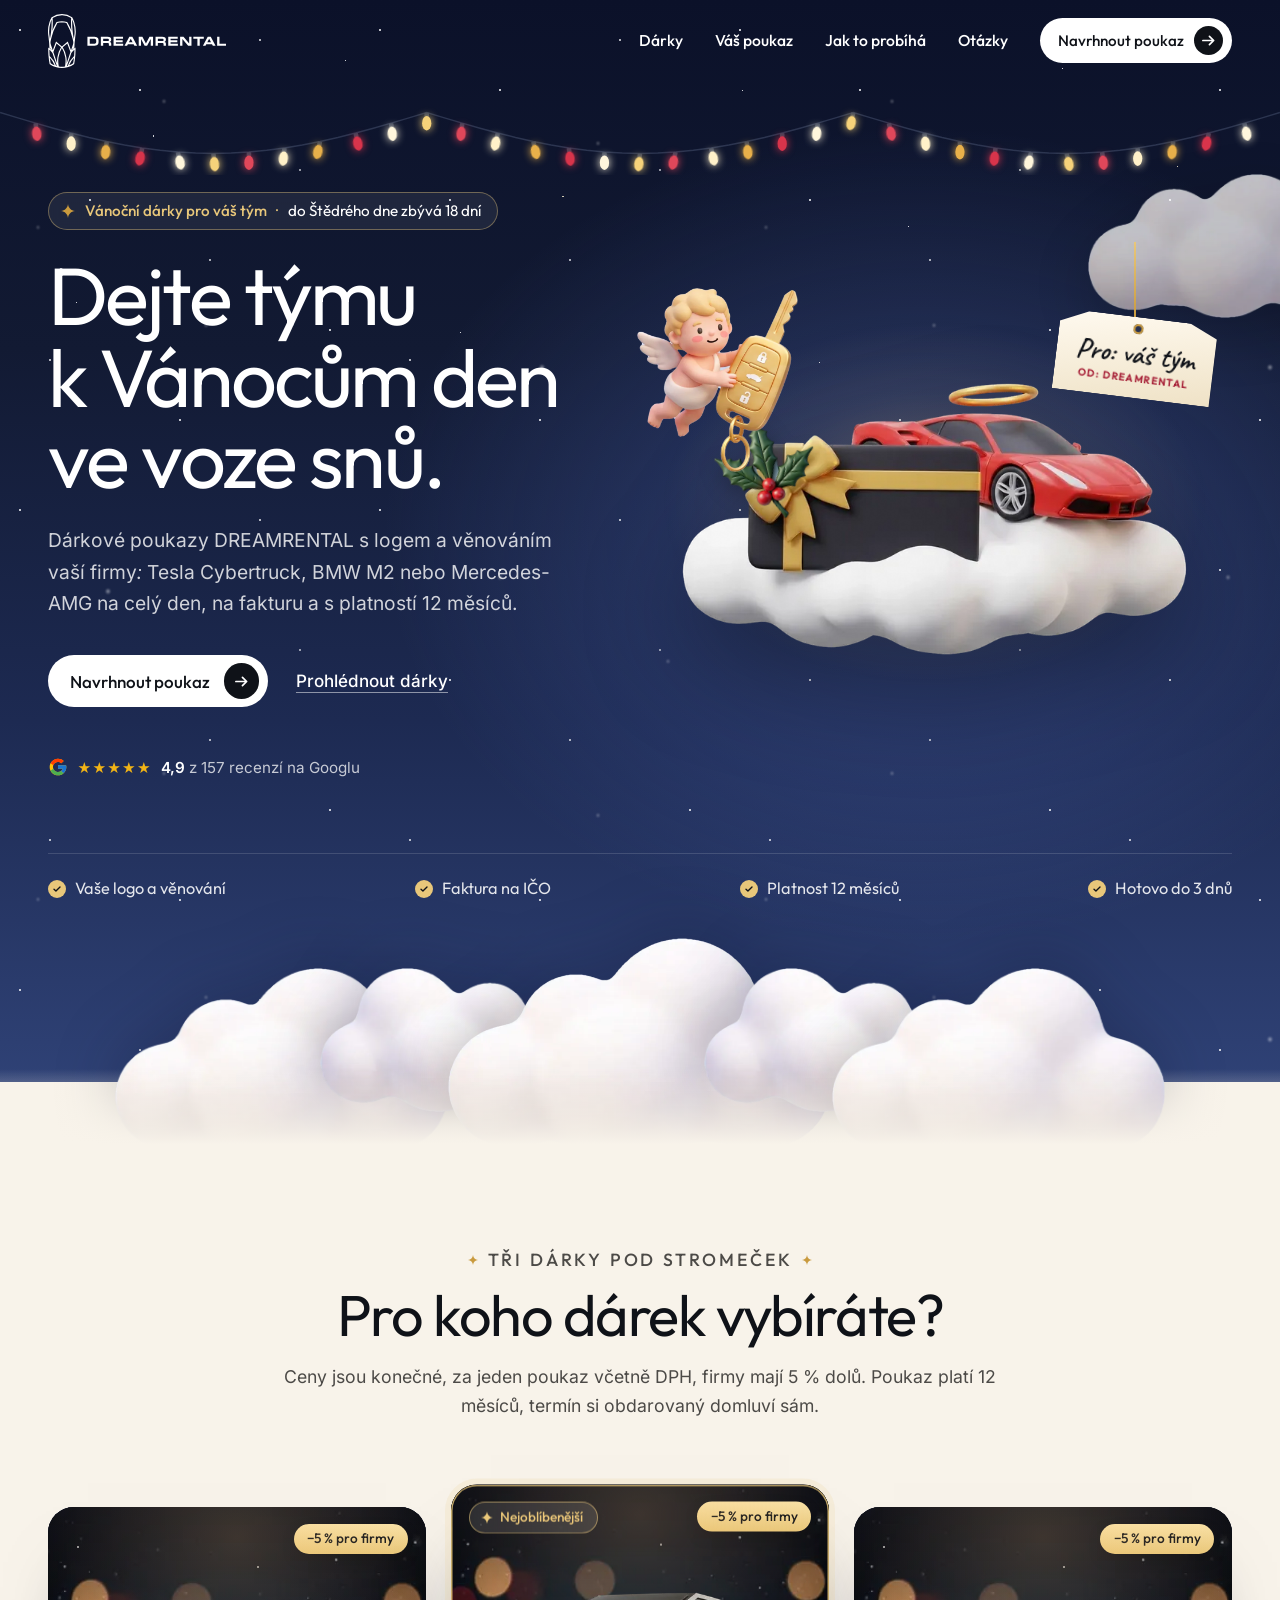
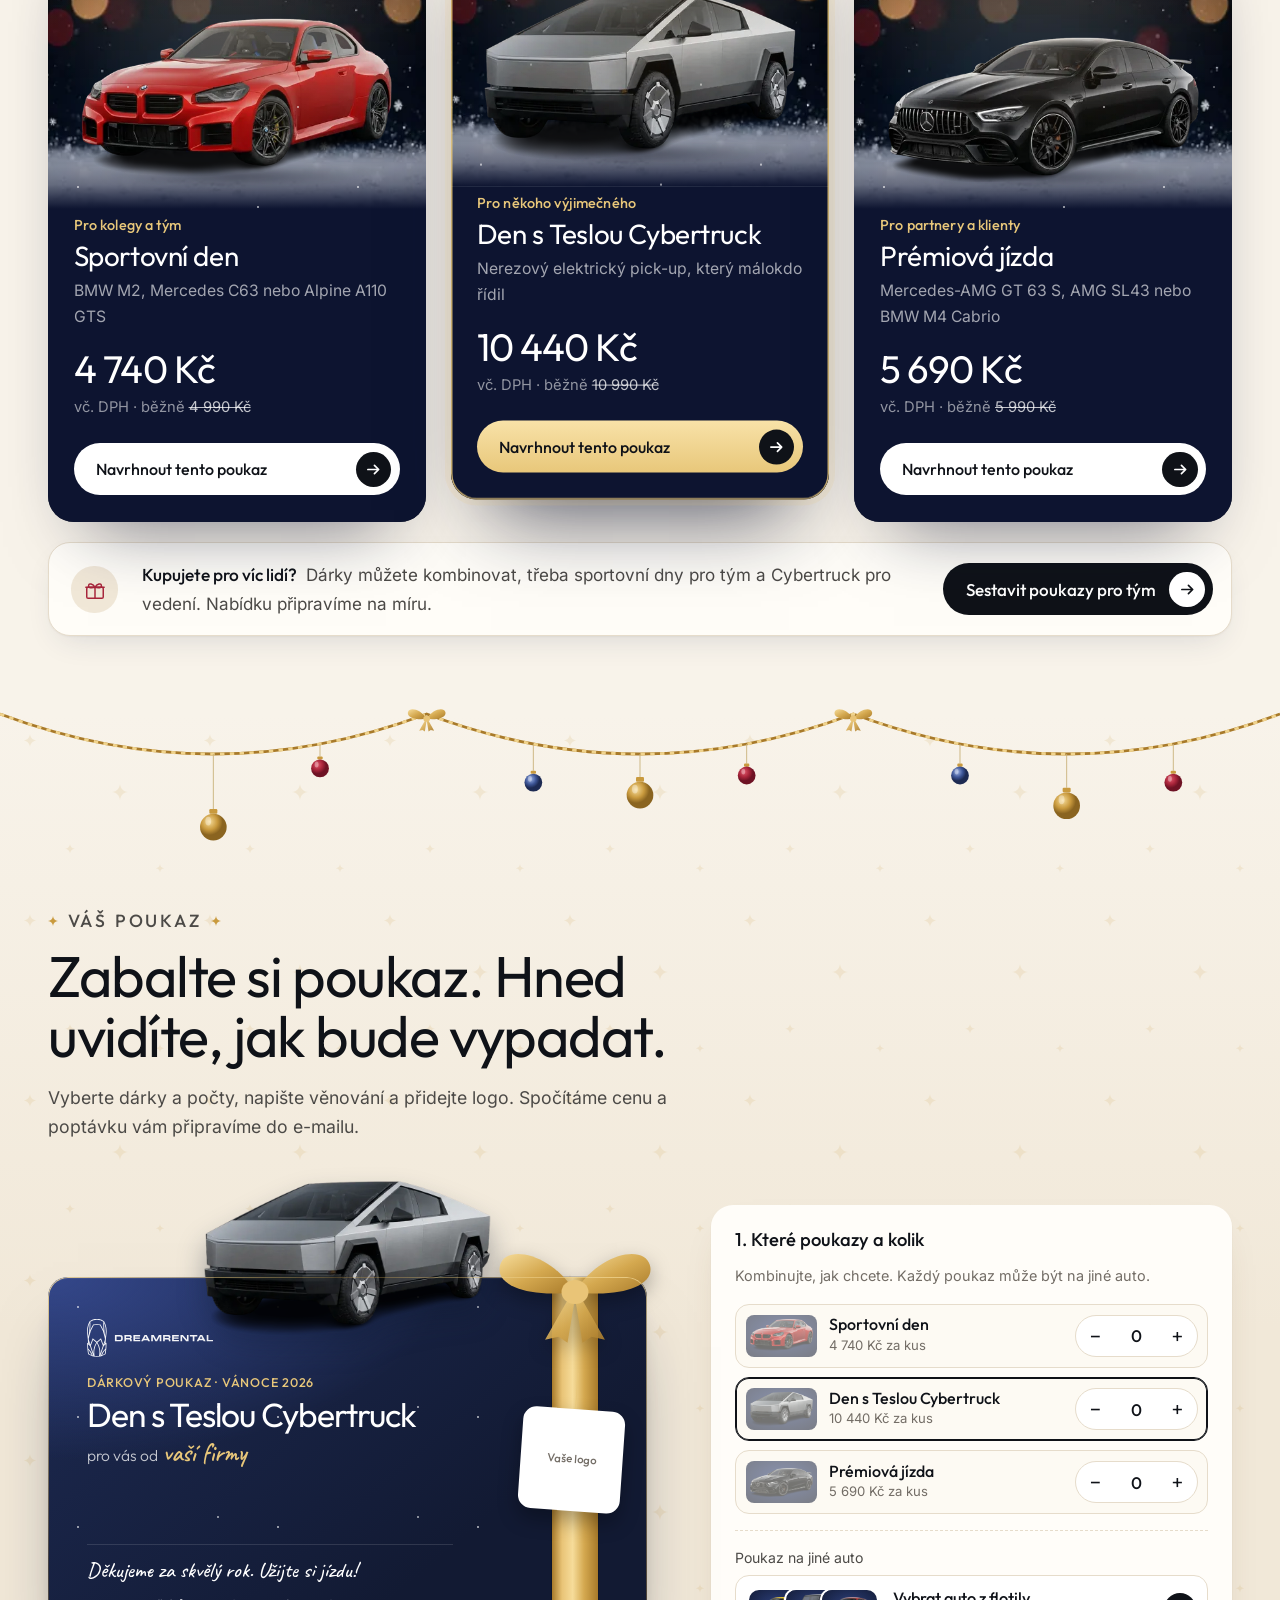
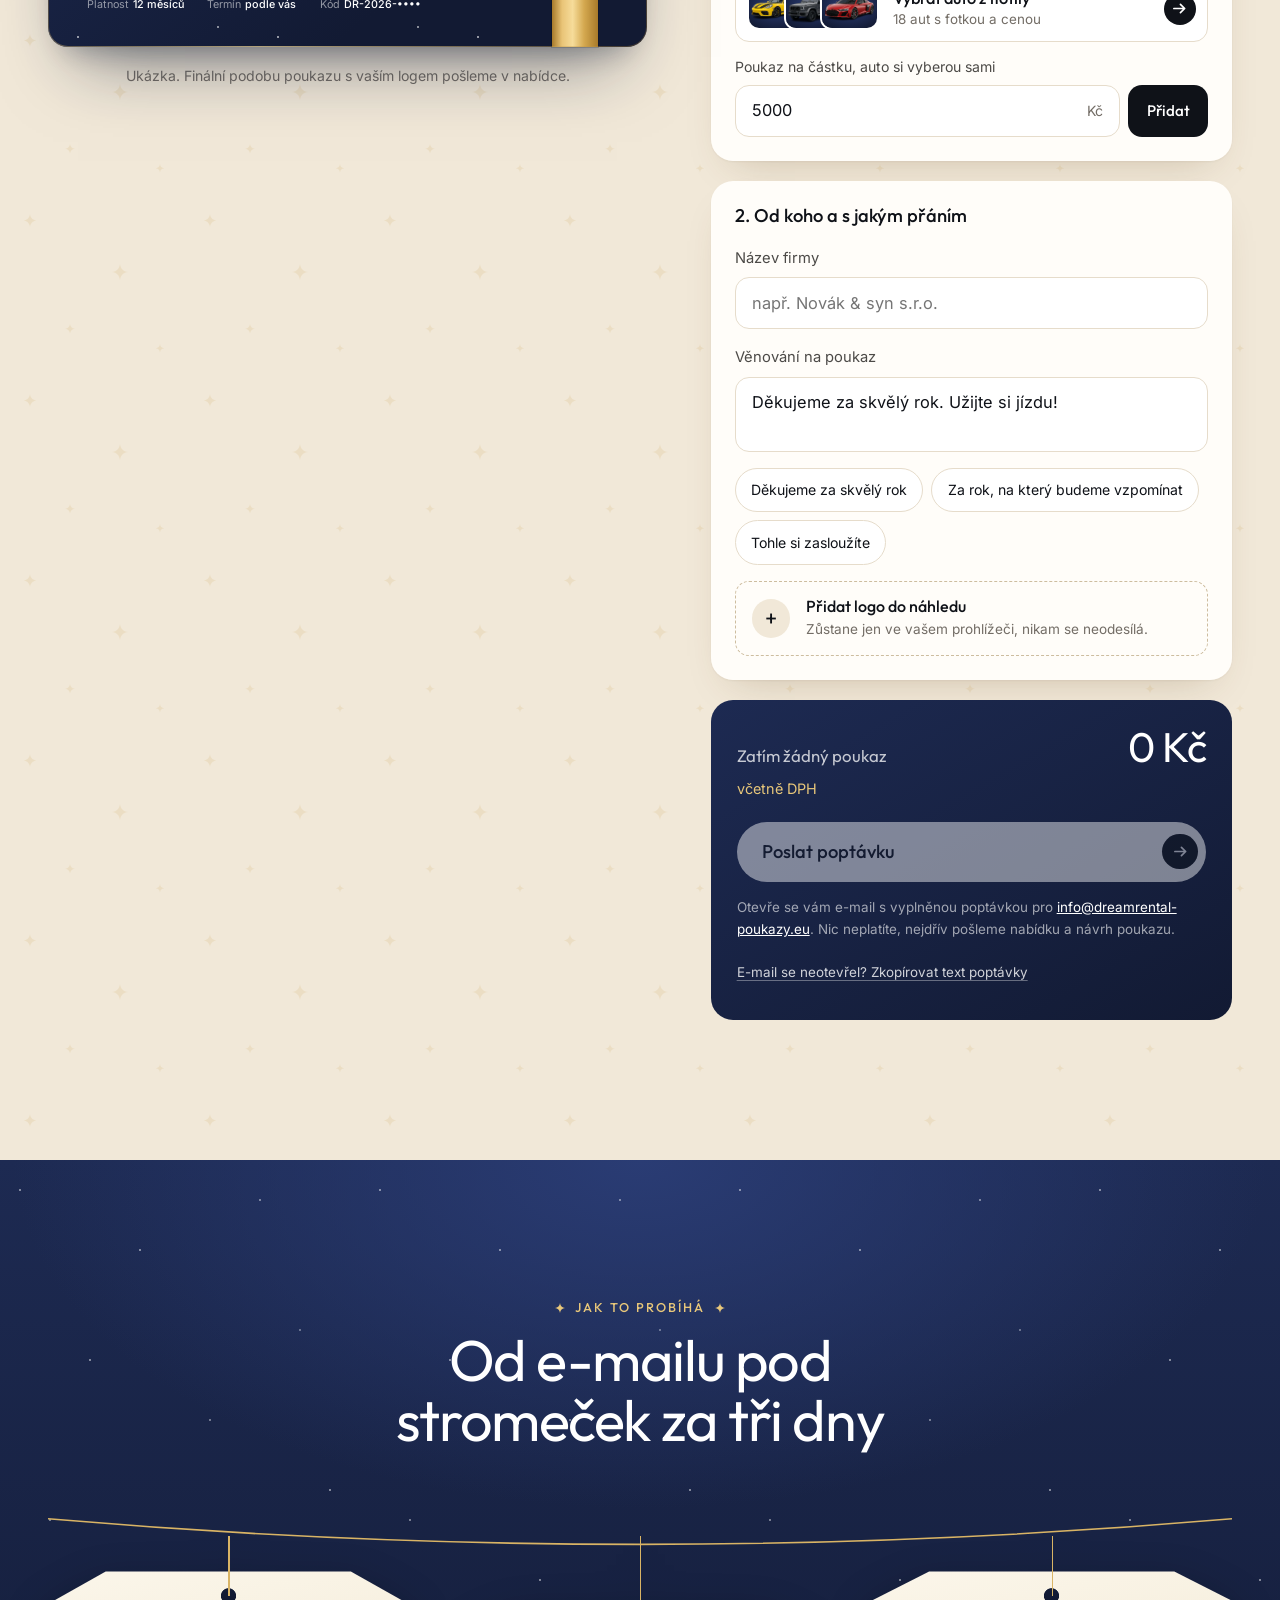
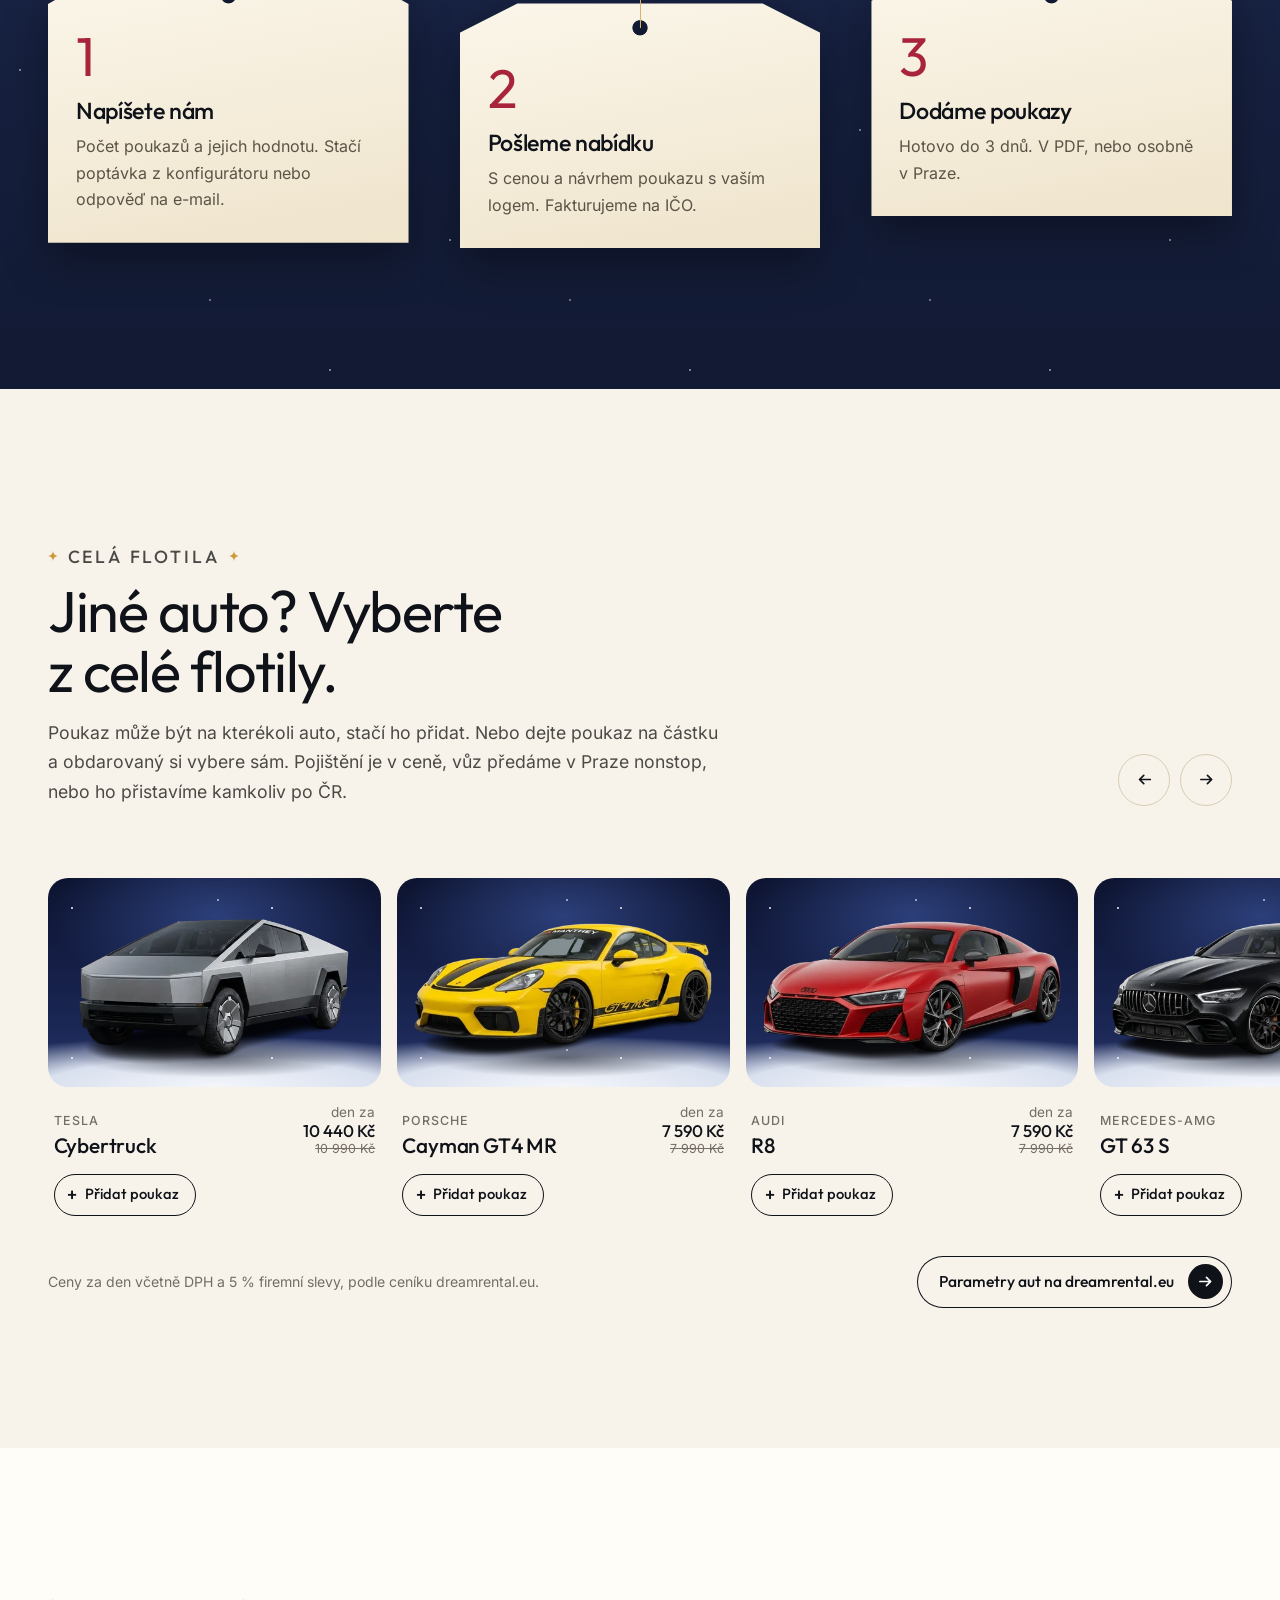
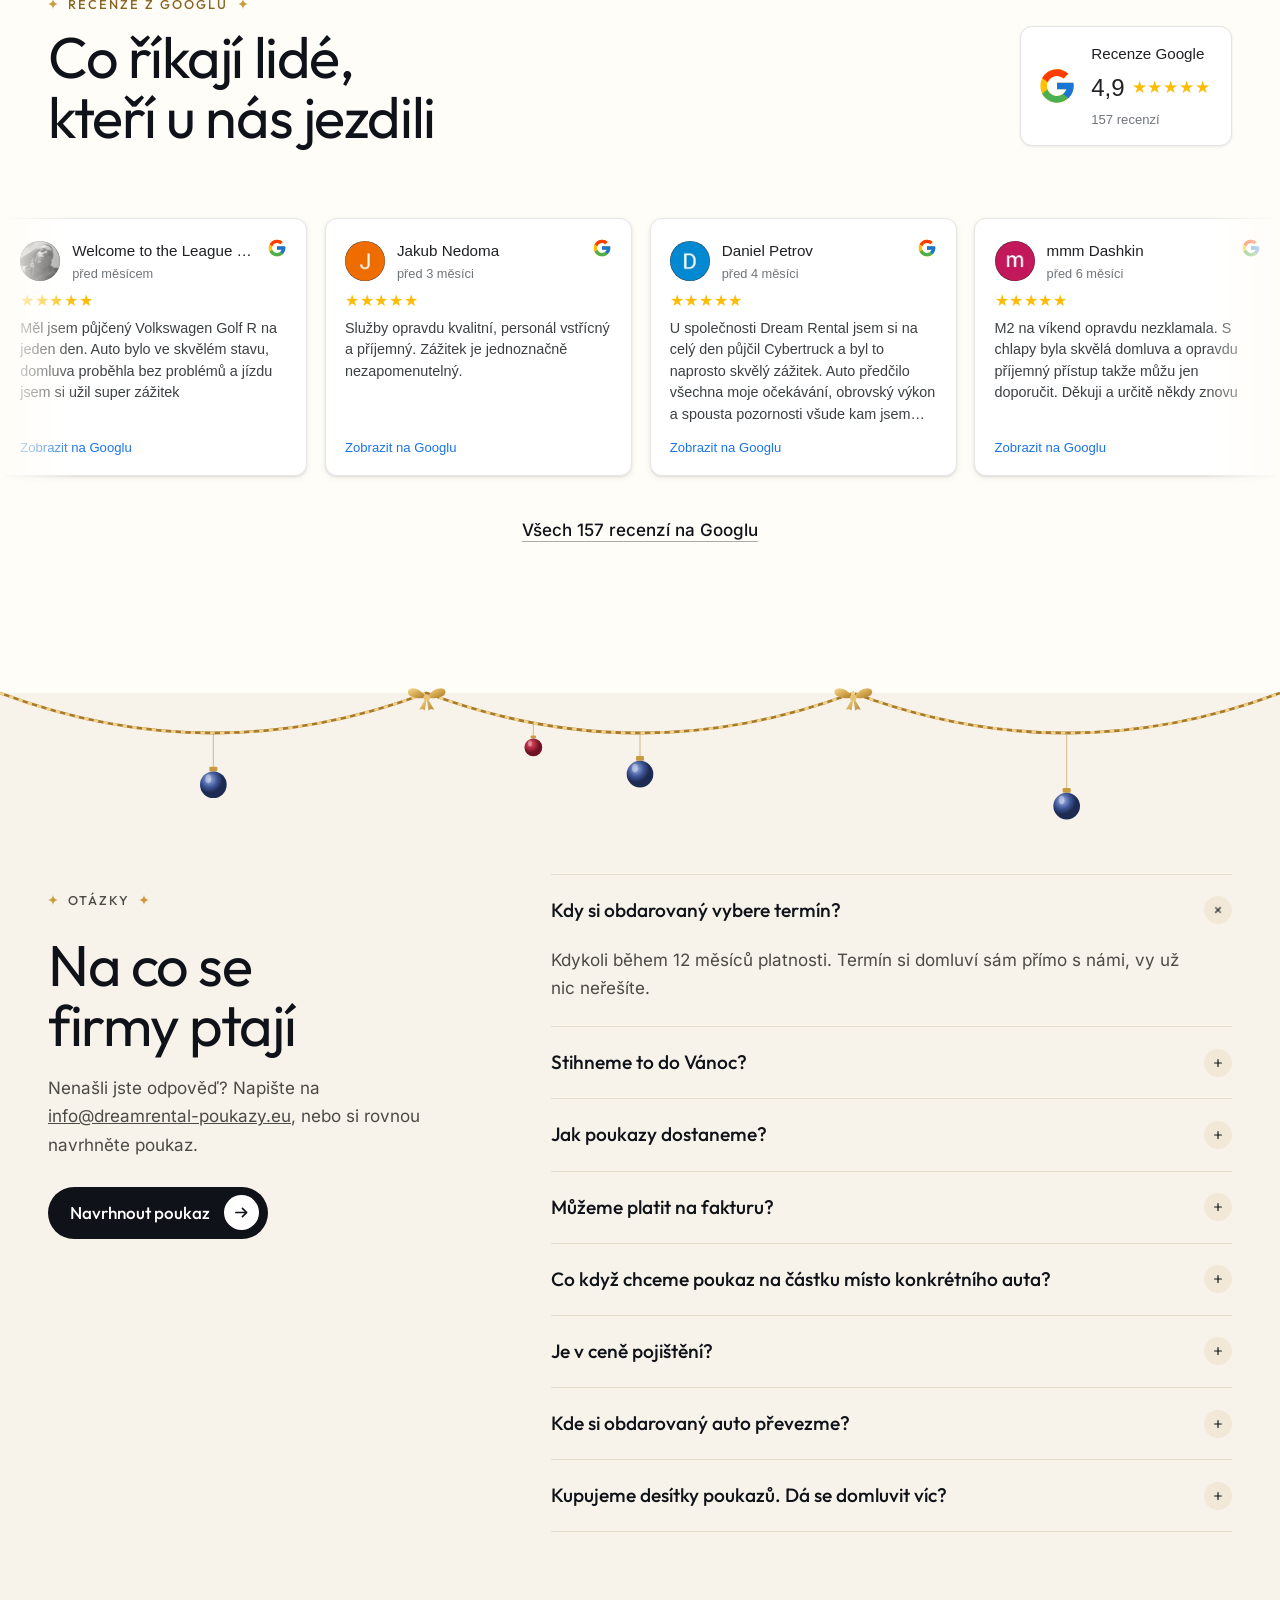
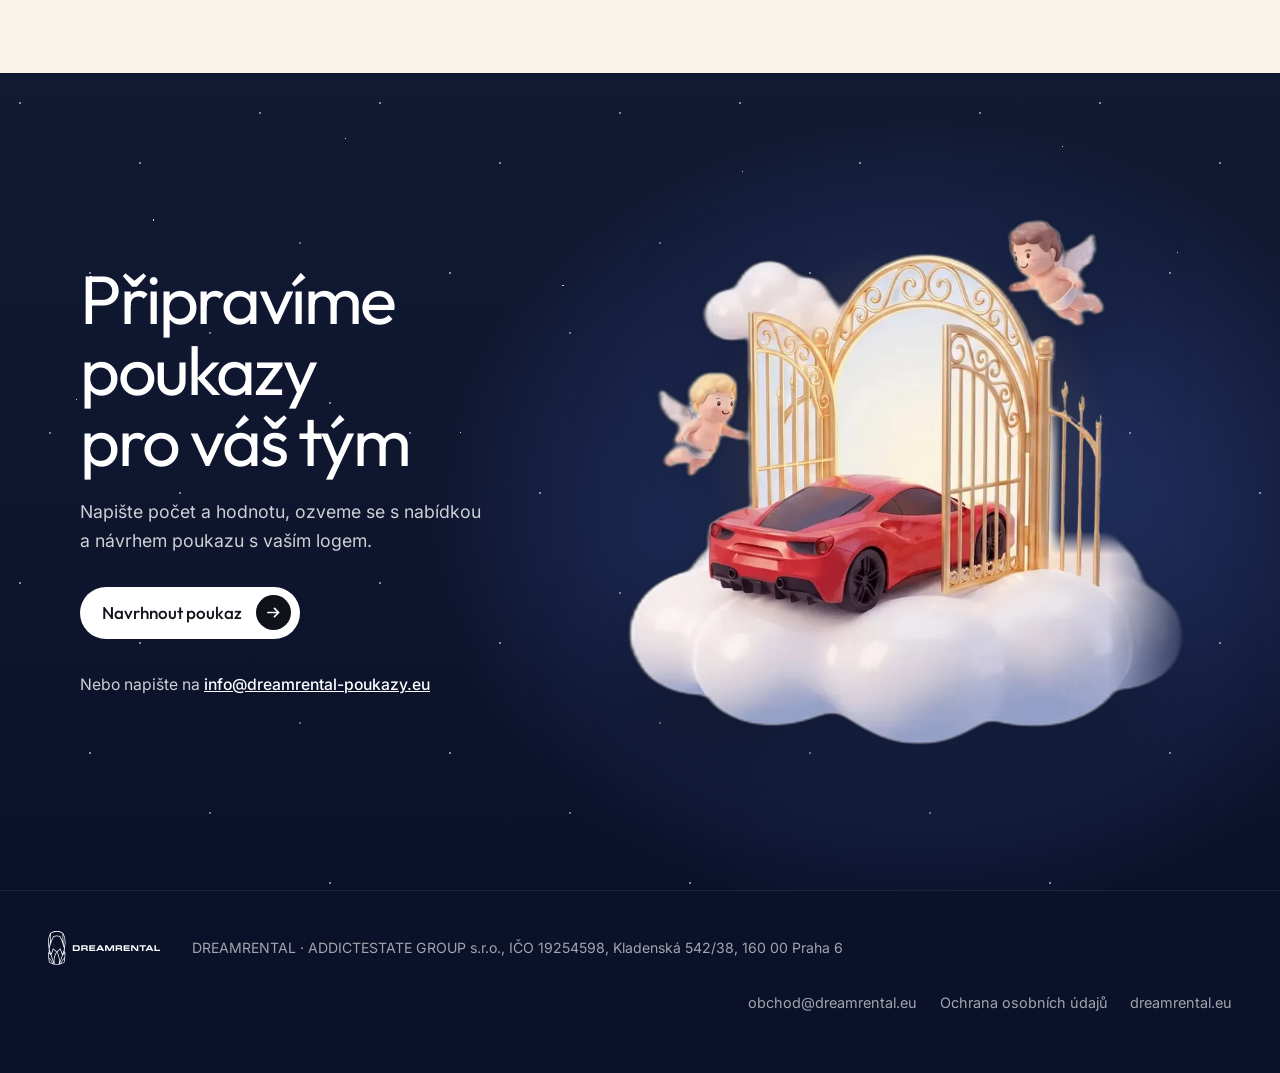
==== commit 7b73583d: "Konfigurátor začíná bez předvybraných poukazů Co-Authored-By: Claude Opus 5.5 <noreply@anthropic.com" ====
--- a/index.html
+++ b/index.html
@@ -150,7 +150,7 @@
         </label>
       </fieldset><div class="souhrn" aria-live="polite">
         <ul class="souhrn__polozky" data-s="polozky" role="list"></ul>
-        <p class="souhrn__radek"><span data-s="kusu">10 poukazů</span><span data-s="celkem" class="souhrn__celkem">104 400 Kč</span></p>
+        <p class="souhrn__radek"><span data-s="kusu">Zatím žádný poukaz</span><span data-s="celkem" class="souhrn__celkem">0 Kč</span></p>
         <p class="souhrn__pozn" data-s="pozn">včetně DPH</p>
         <a class="tlacitko tlacitko--plne" id="poptat" href="mailto:info@dreamrental-poukazy.eu?subject=Firemn%C3%AD%20poukazy%20DREAMRENTAL">Poslat poptávku <span class="sipka" aria-hidden="true"></span></a>
         <p class="souhrn__info">Otevře se vám e-mail s vyplněnou poptávkou pro <a data-mail href="mailto:info@dreamrental-poukazy.eu?subject=Firemn%C3%AD%20poukazy%20DREAMRENTAL">info@dreamrental-poukazy.eu</a>. Nic neplatíte, nejdřív pošleme nabídku a návrh poukazu.</p>
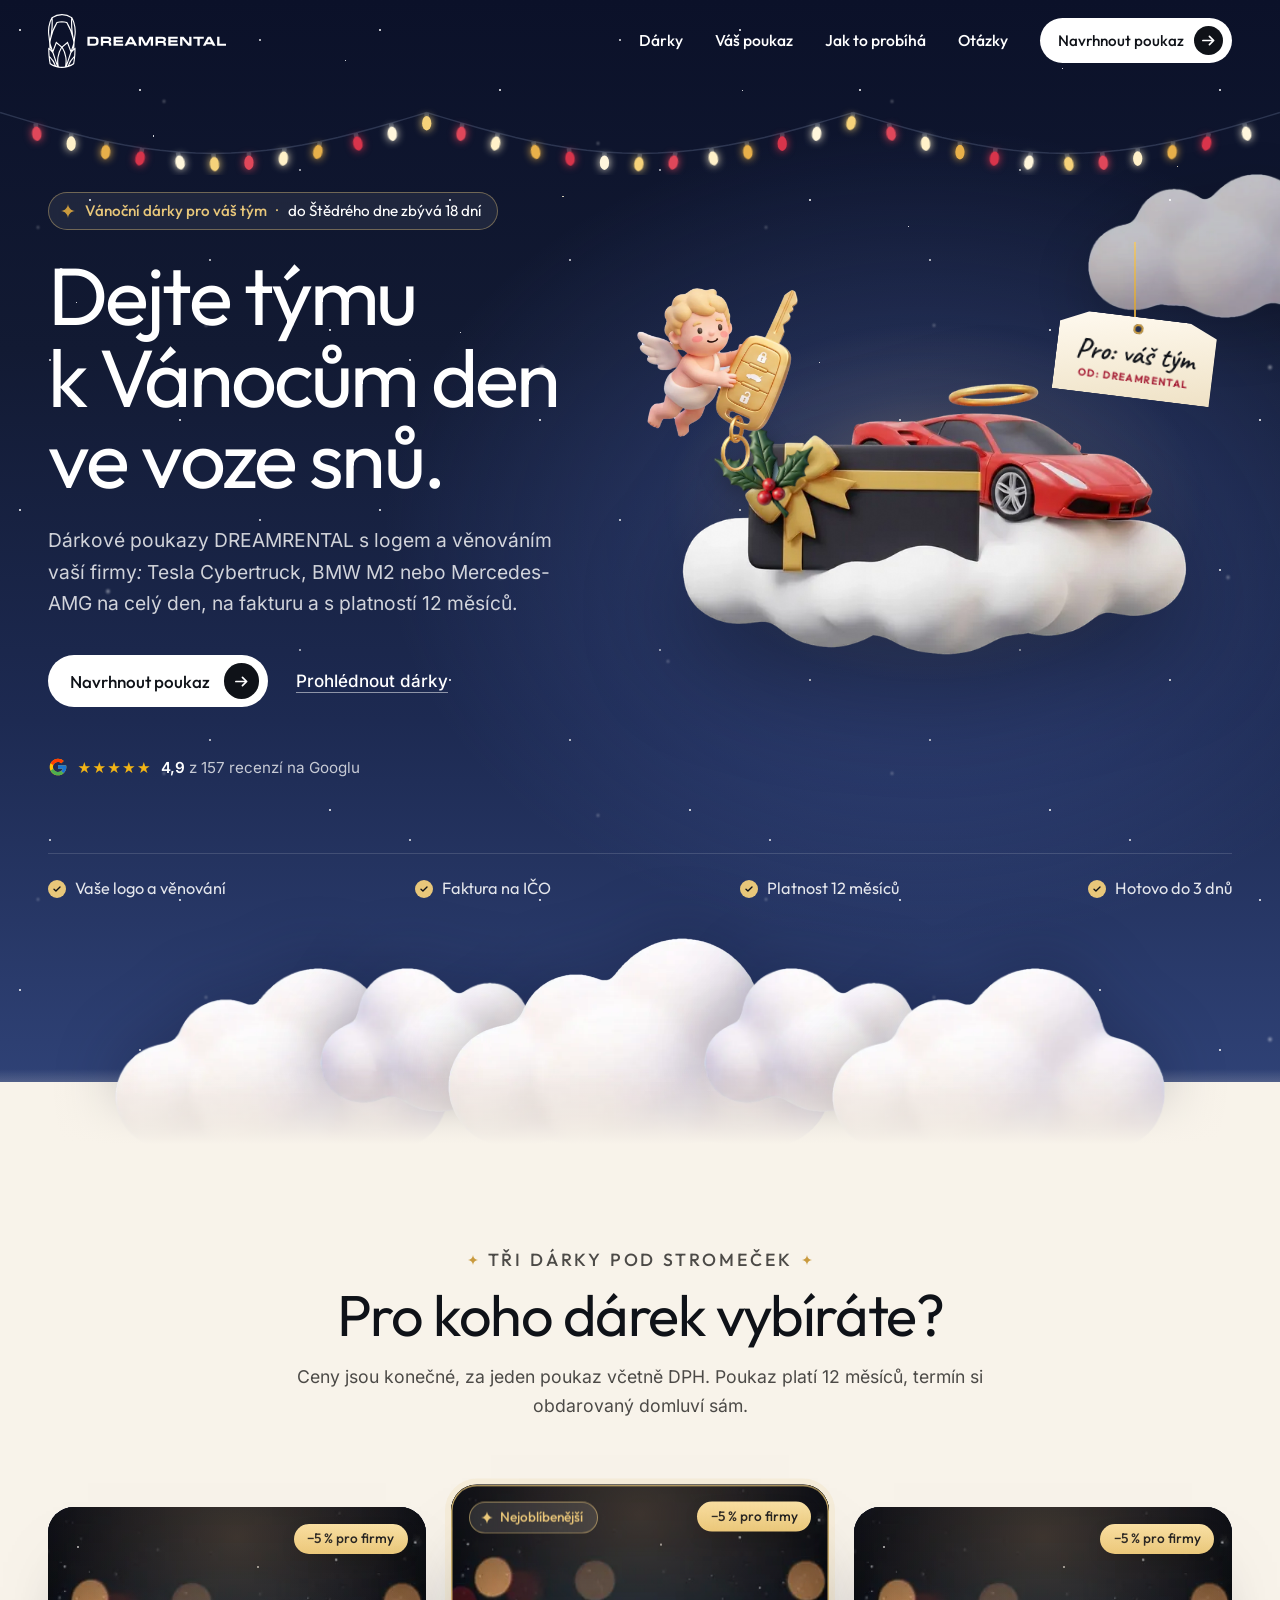
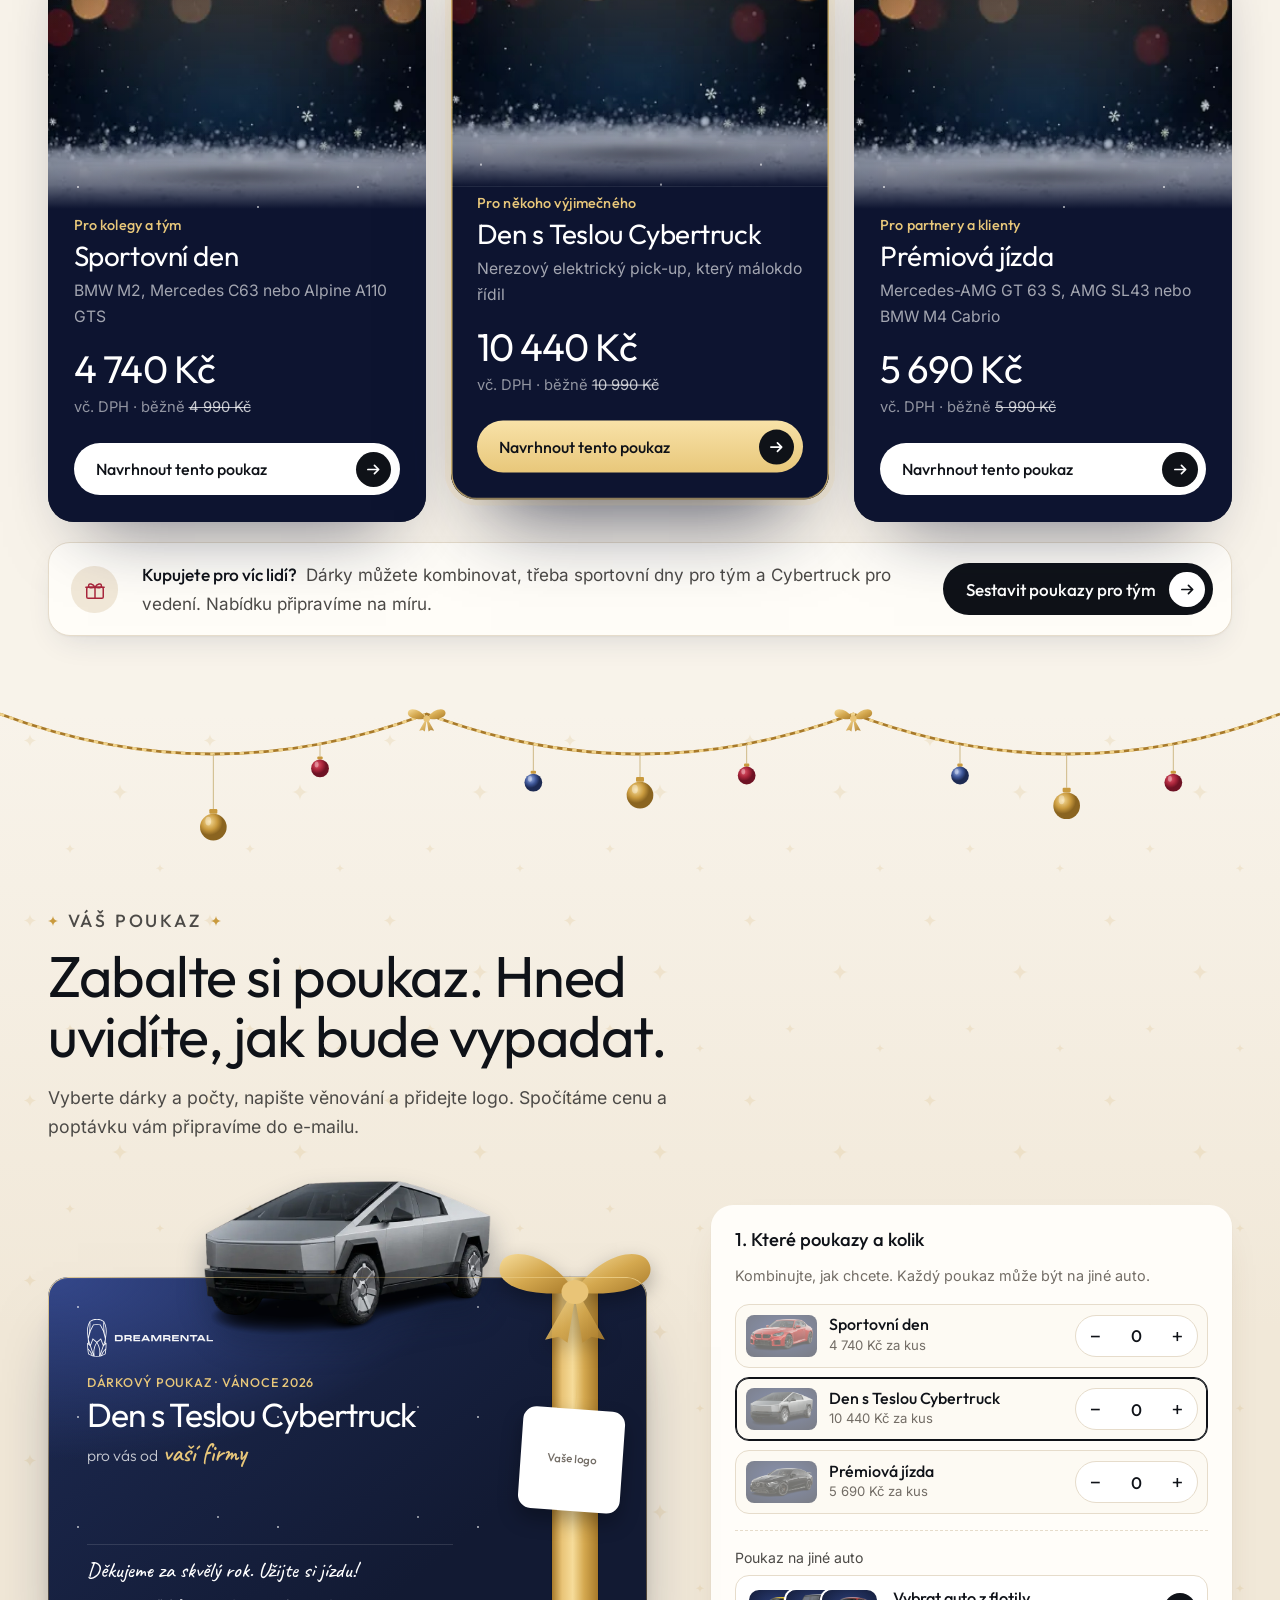
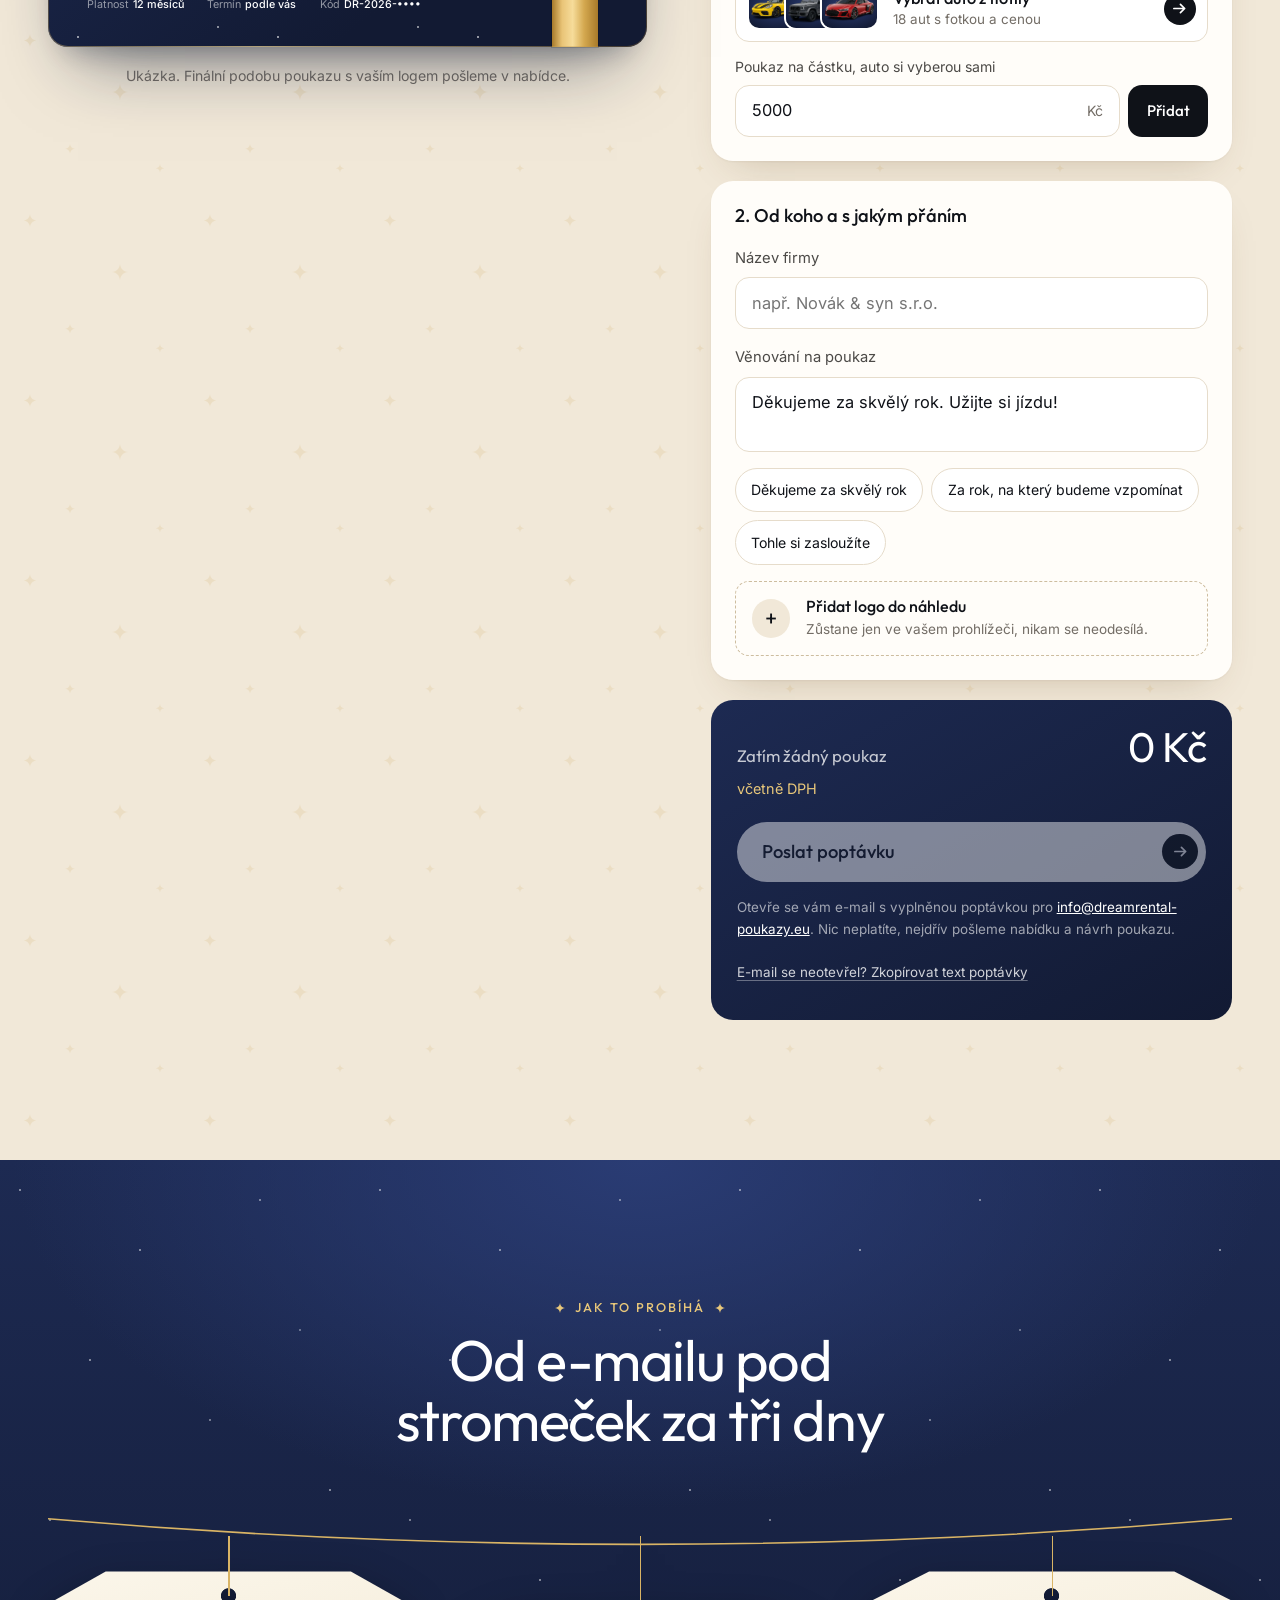
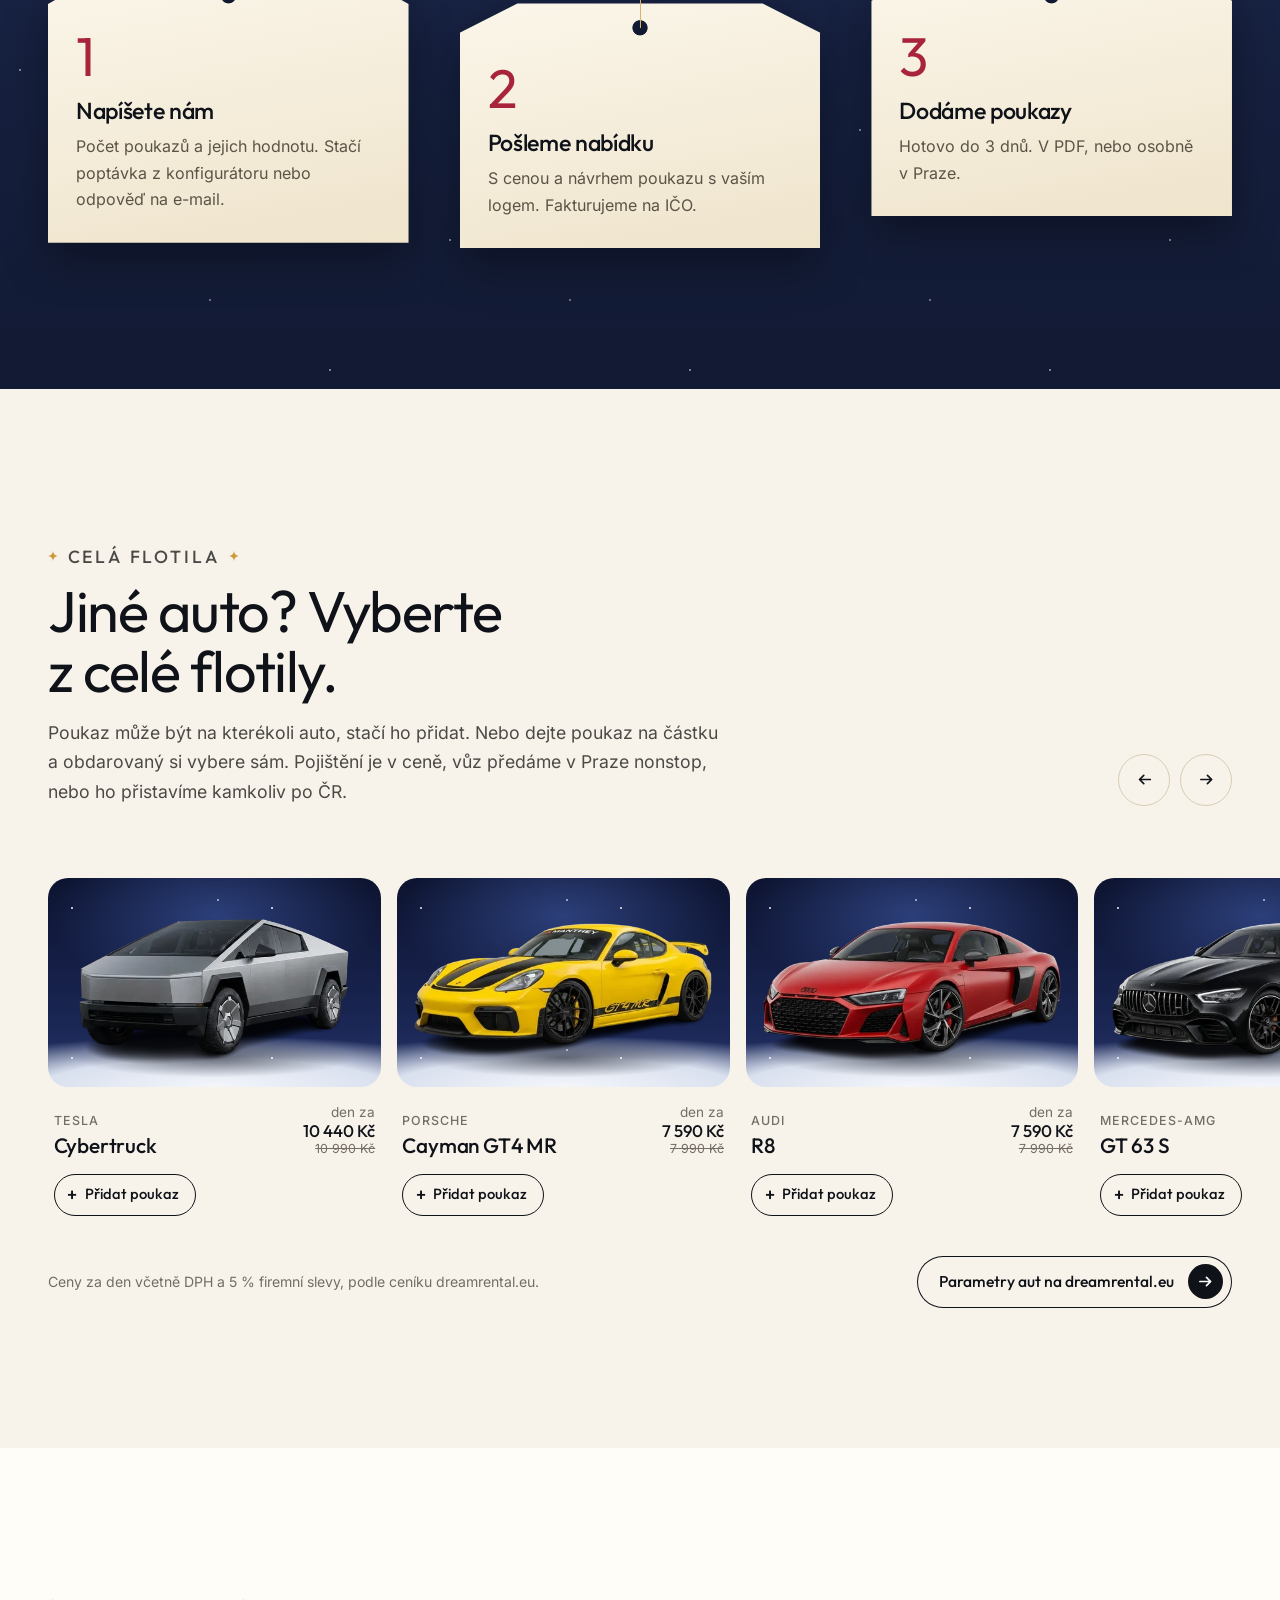
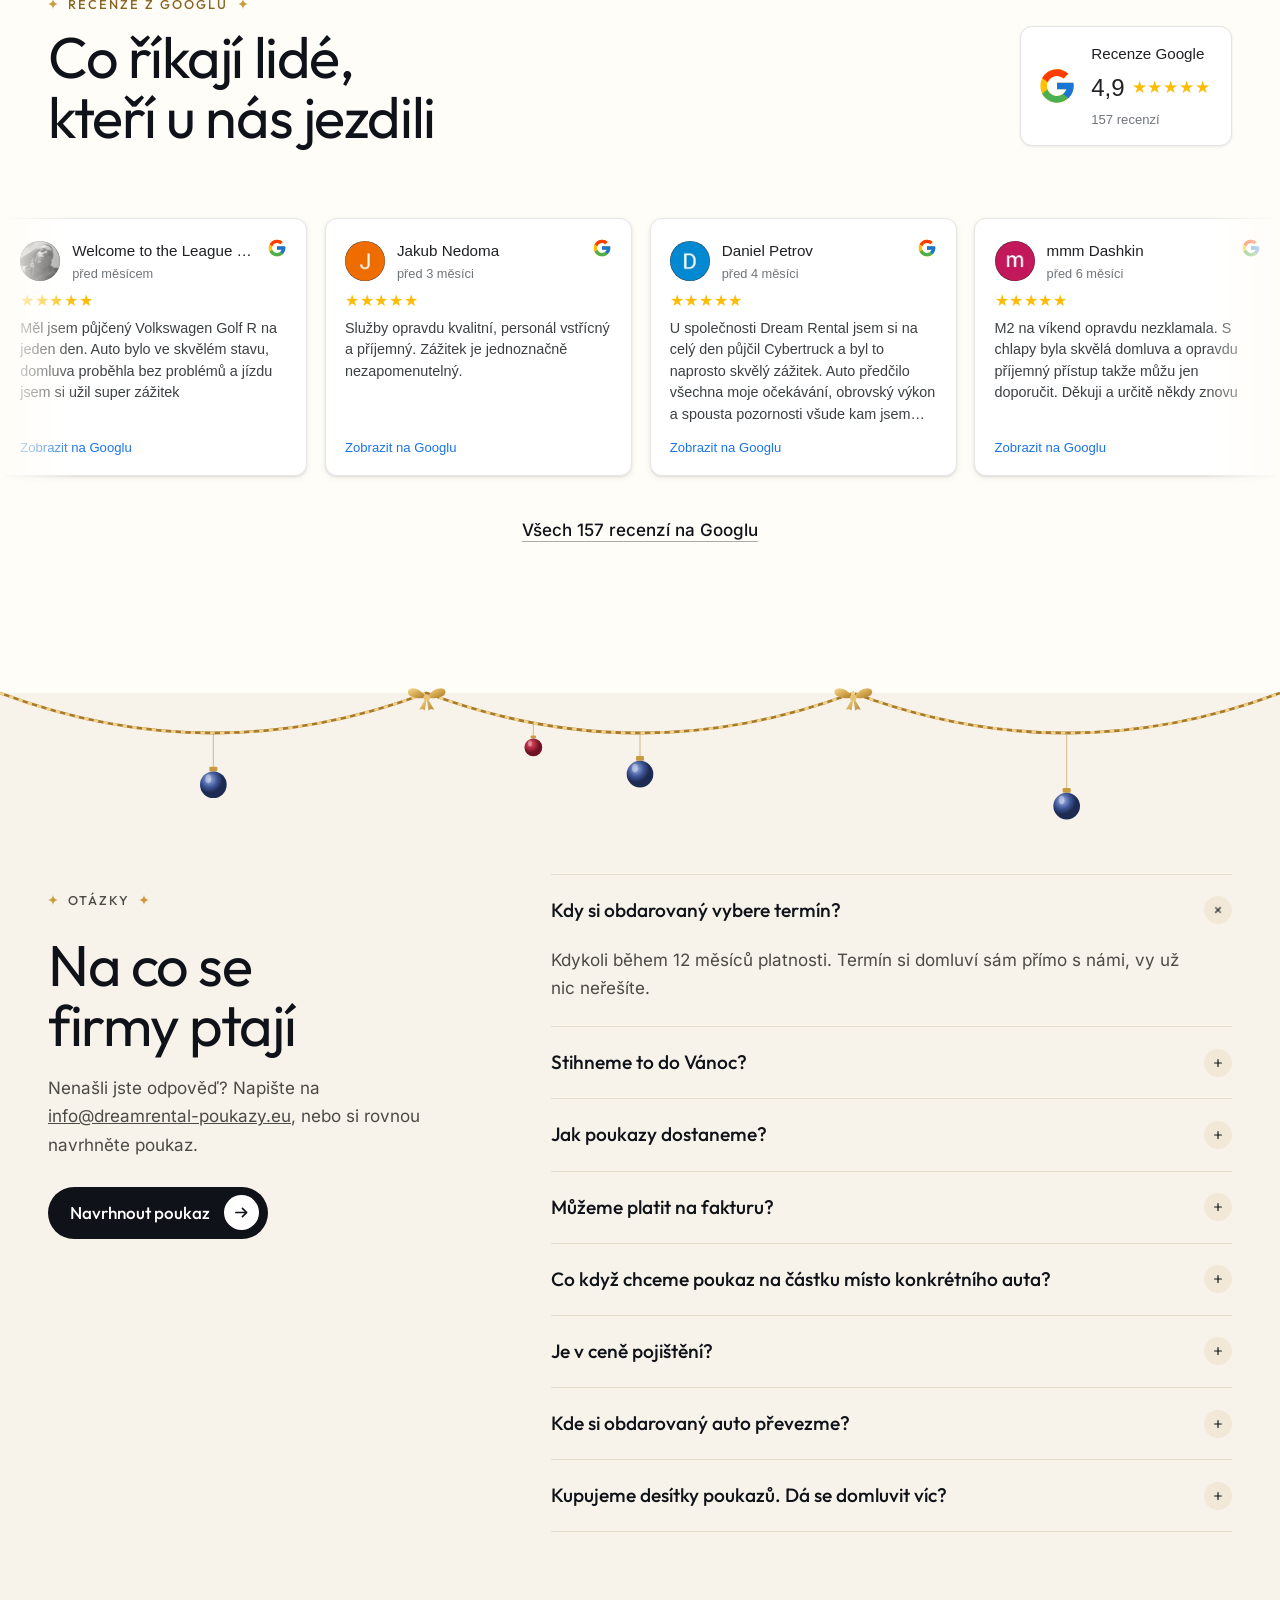
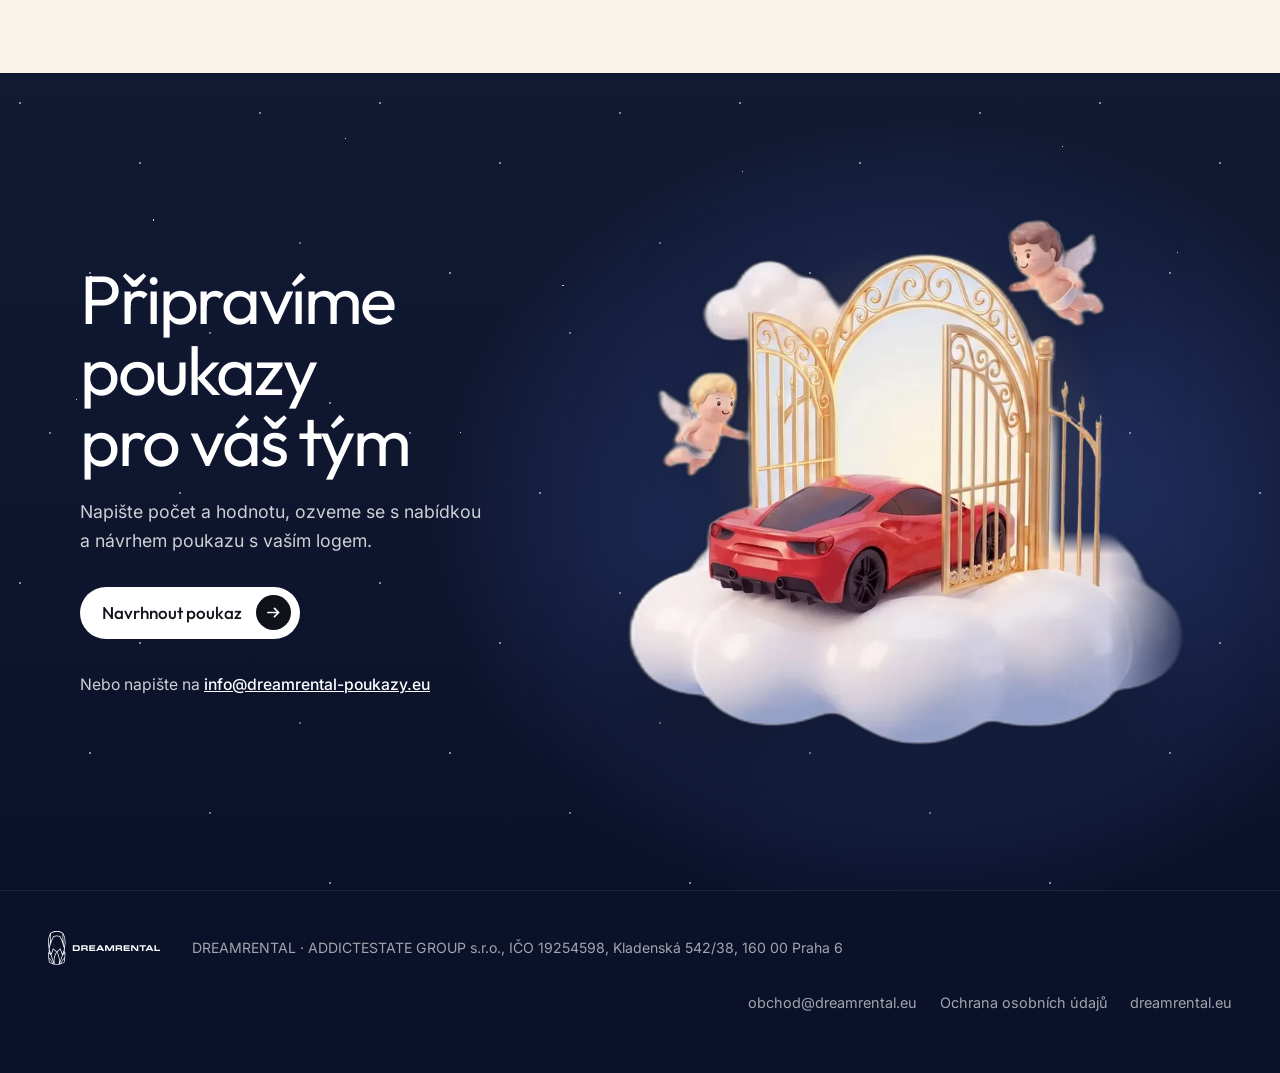
==== commit 5aca30c3: "Bez věty o 5 % v úvodu dárků Co-Authored-By: Claude Opus 5.5 <noreply@anthropic.com>" ====
--- a/index.html
+++ b/index.html
@@ -36,7 +36,7 @@
 </section><section class="darky" id="darky"><div class="sekce__hlava">
     <p class="nadtitul">Tři dárky pod stromeček</p>
     <h2>Pro koho dárek vybíráte?</h2>
-    <p>Ceny jsou konečné, za jeden poukaz včetně DPH, firmy mají 5 % dolů. Poukaz platí 12 měsíců, termín si obdarovaný domluví sám.</p>
+    <p>Ceny jsou konečné, za jeden poukaz včetně DPH. Poukaz platí 12 měsíců, termín si obdarovaný domluví sám.</p>
   </div>
   <div class="darky__rada">
     <article class="darek" data-darek="sportovni" data-nazev="Sportovní den" data-cena="4740" data-bezne="4990" data-foto="img/auta-bmw-m2-800.webp">
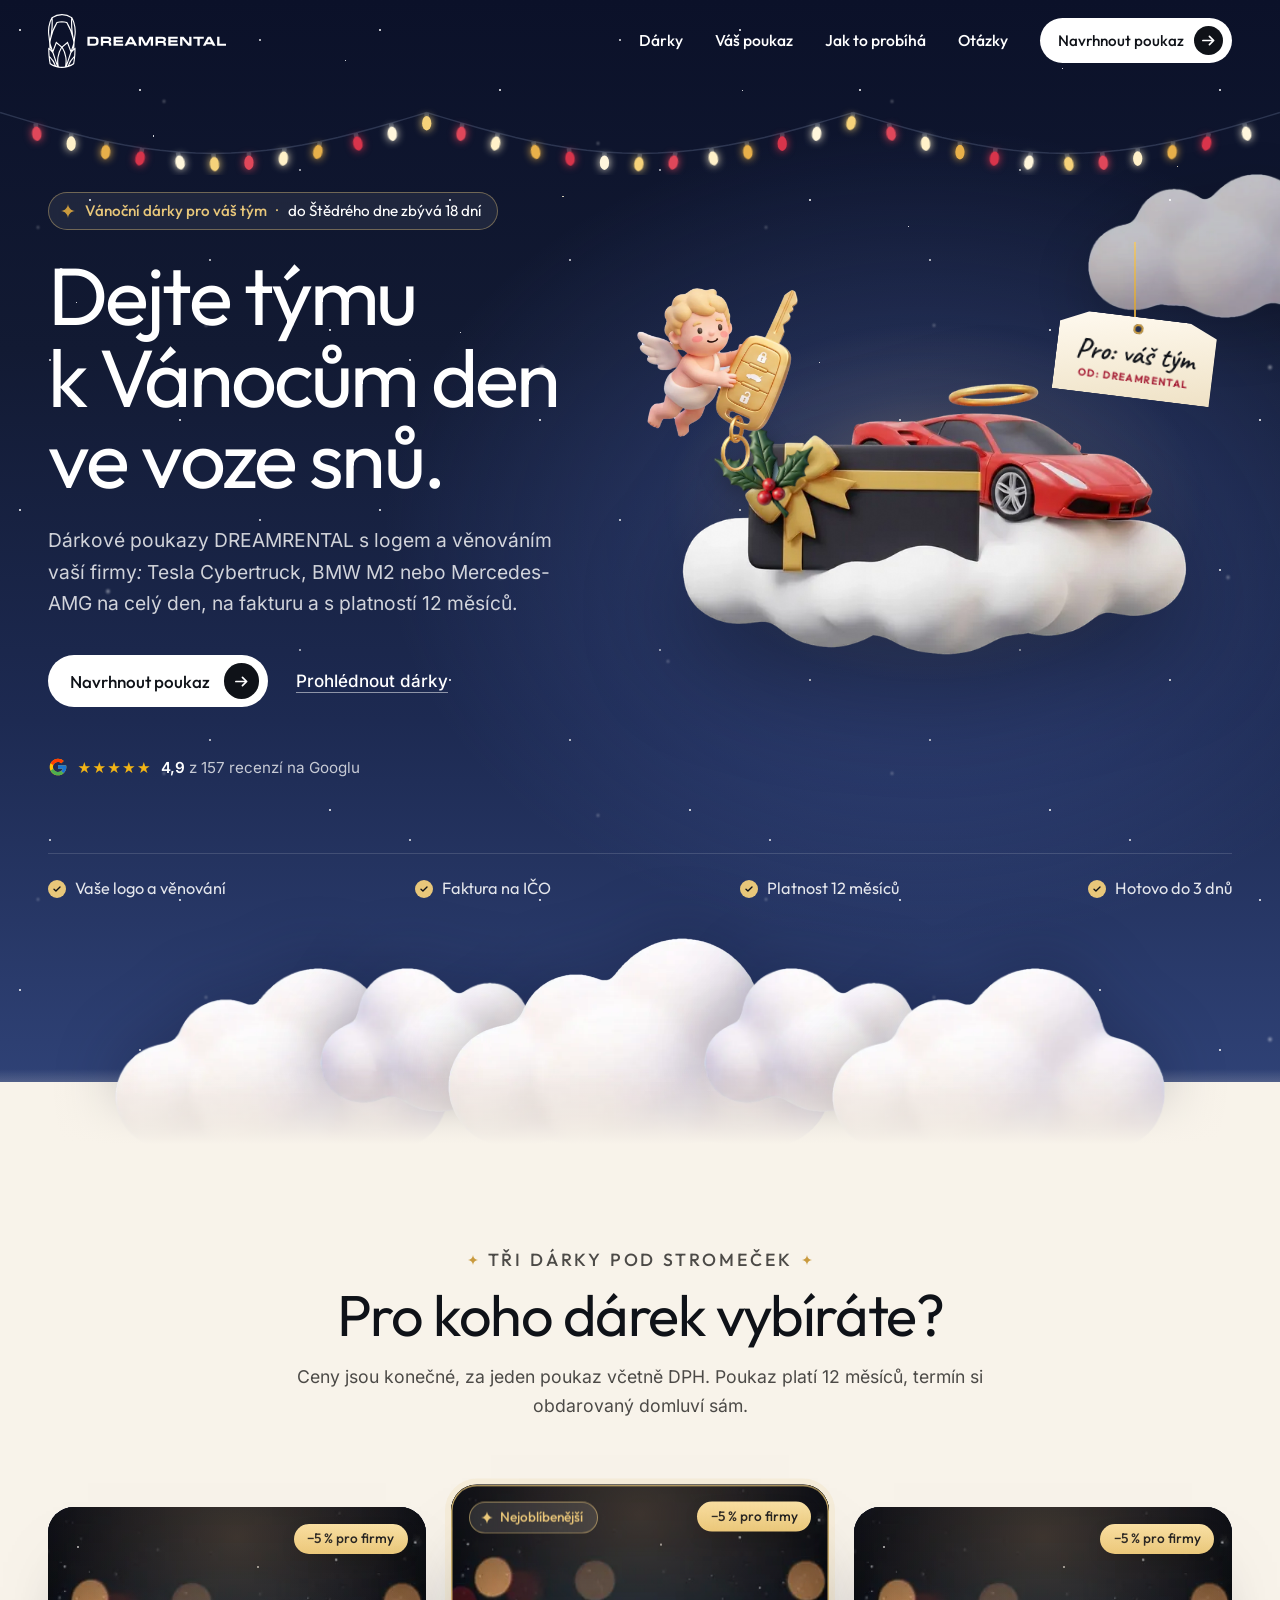
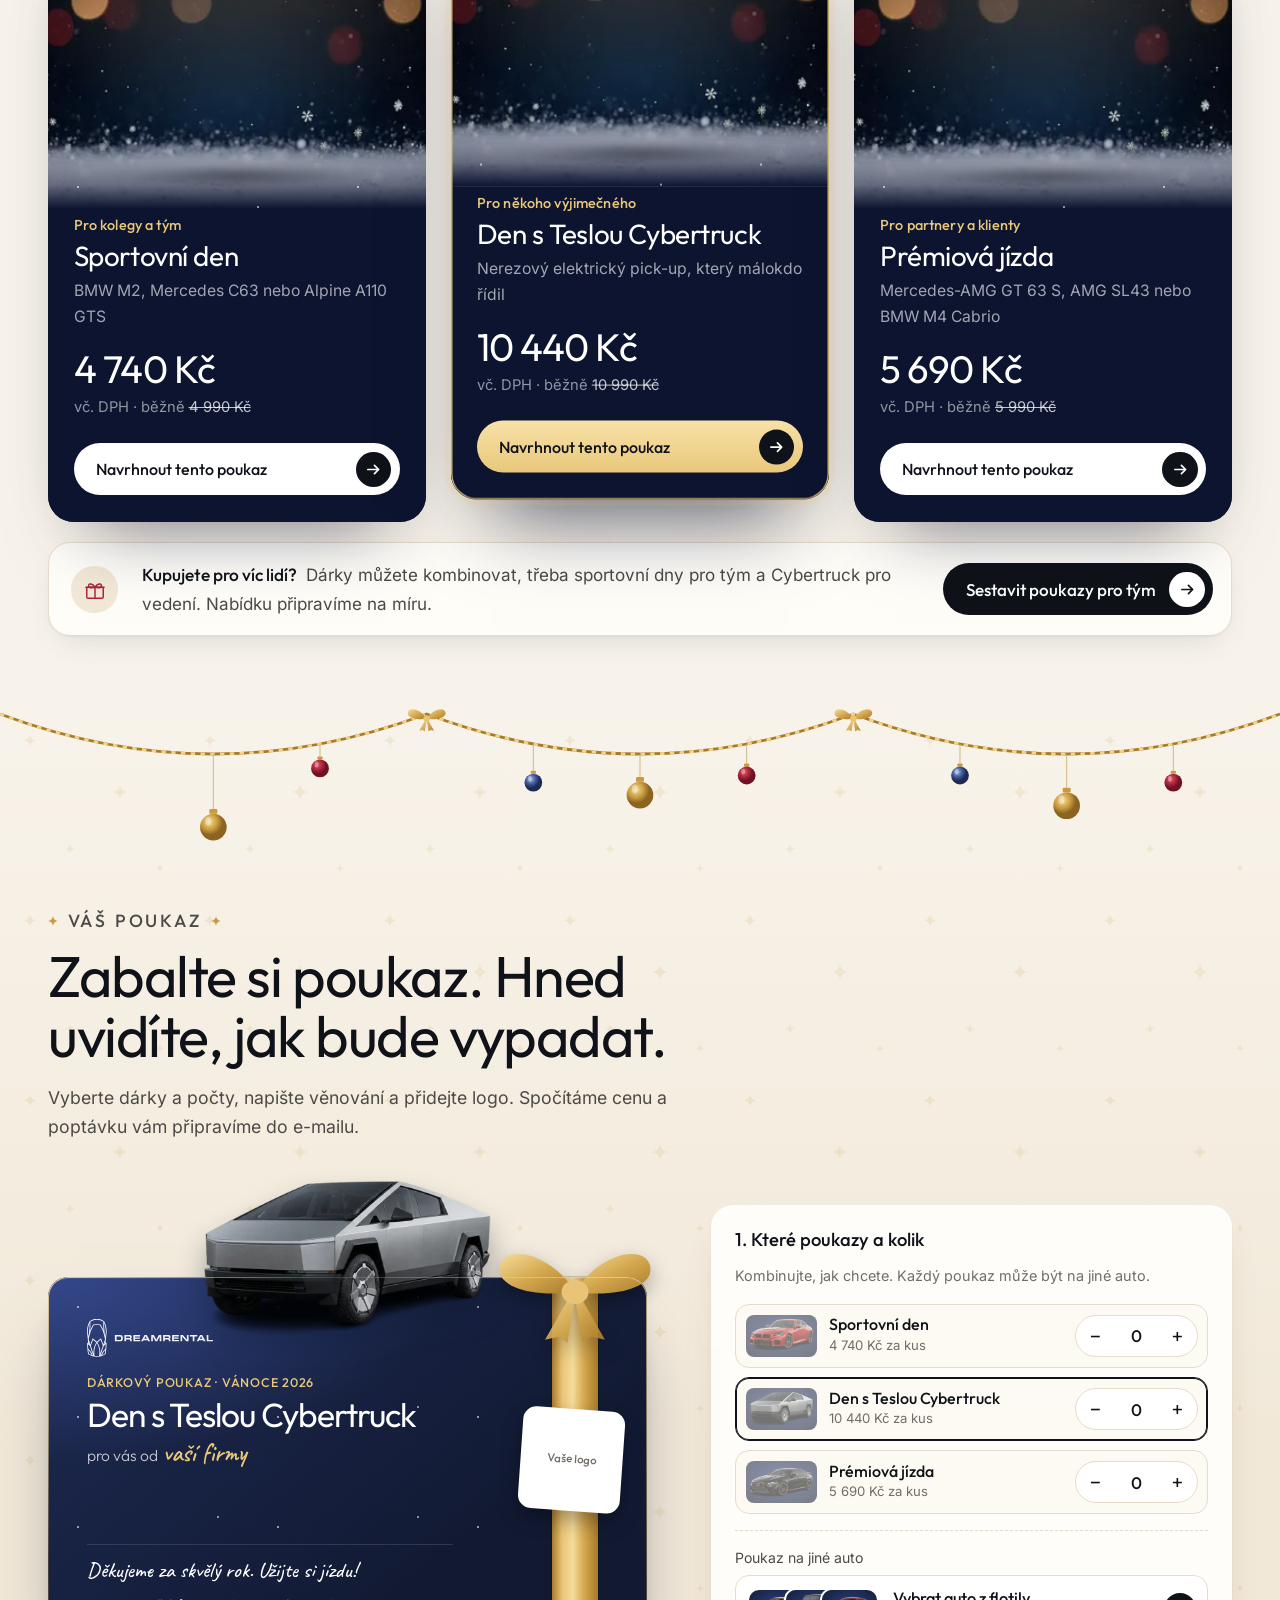
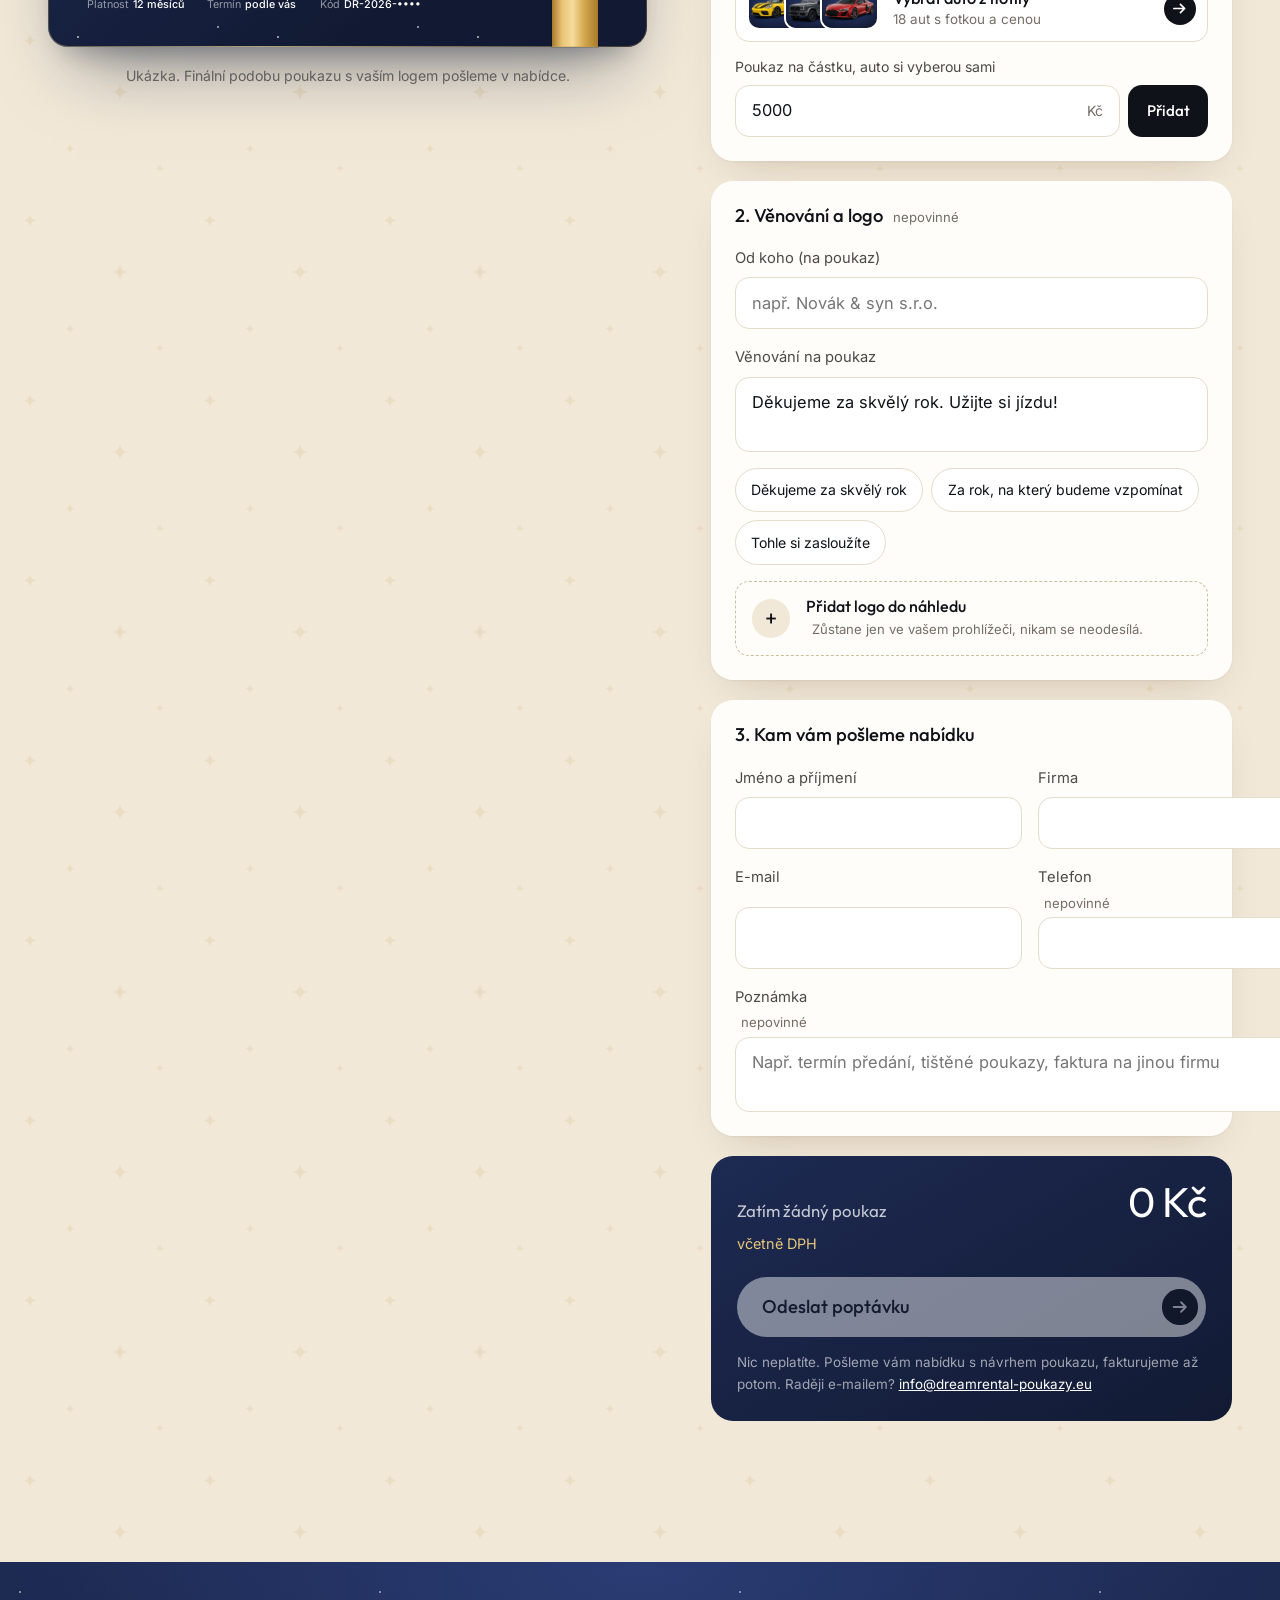
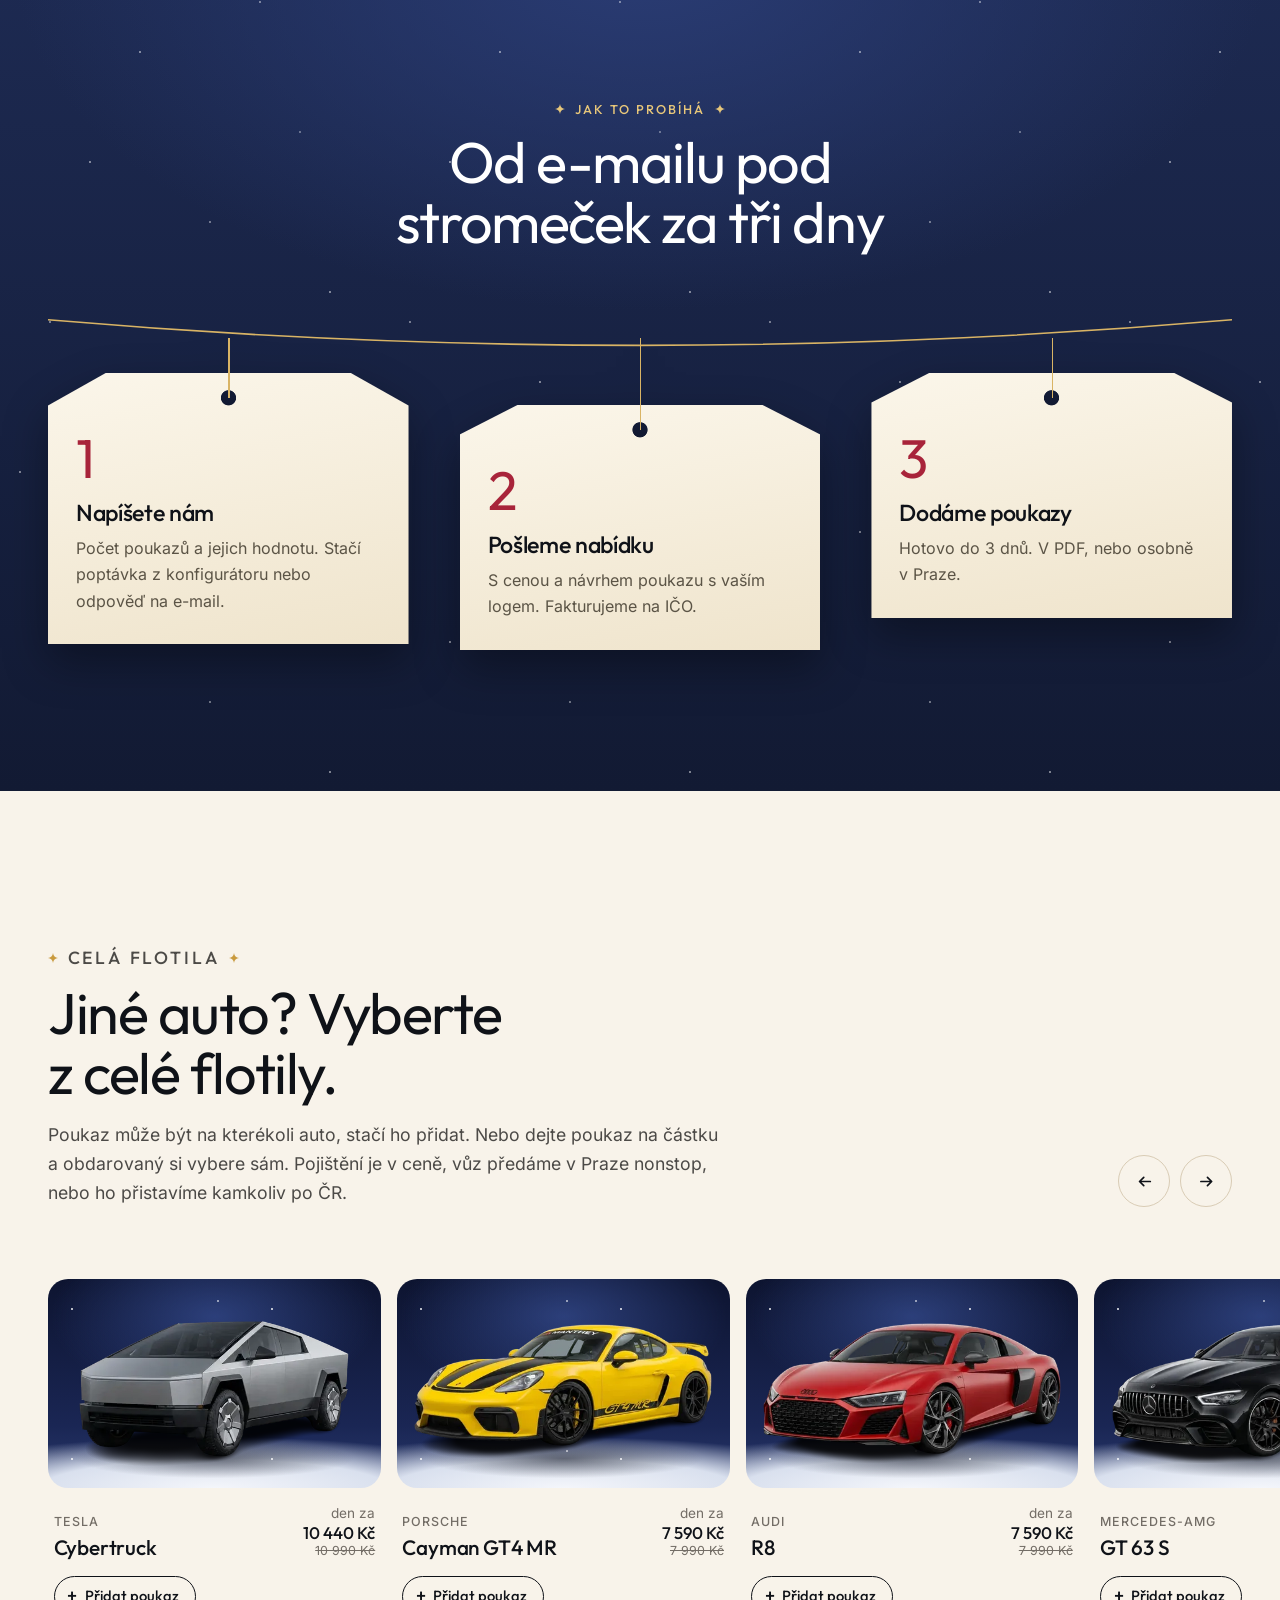
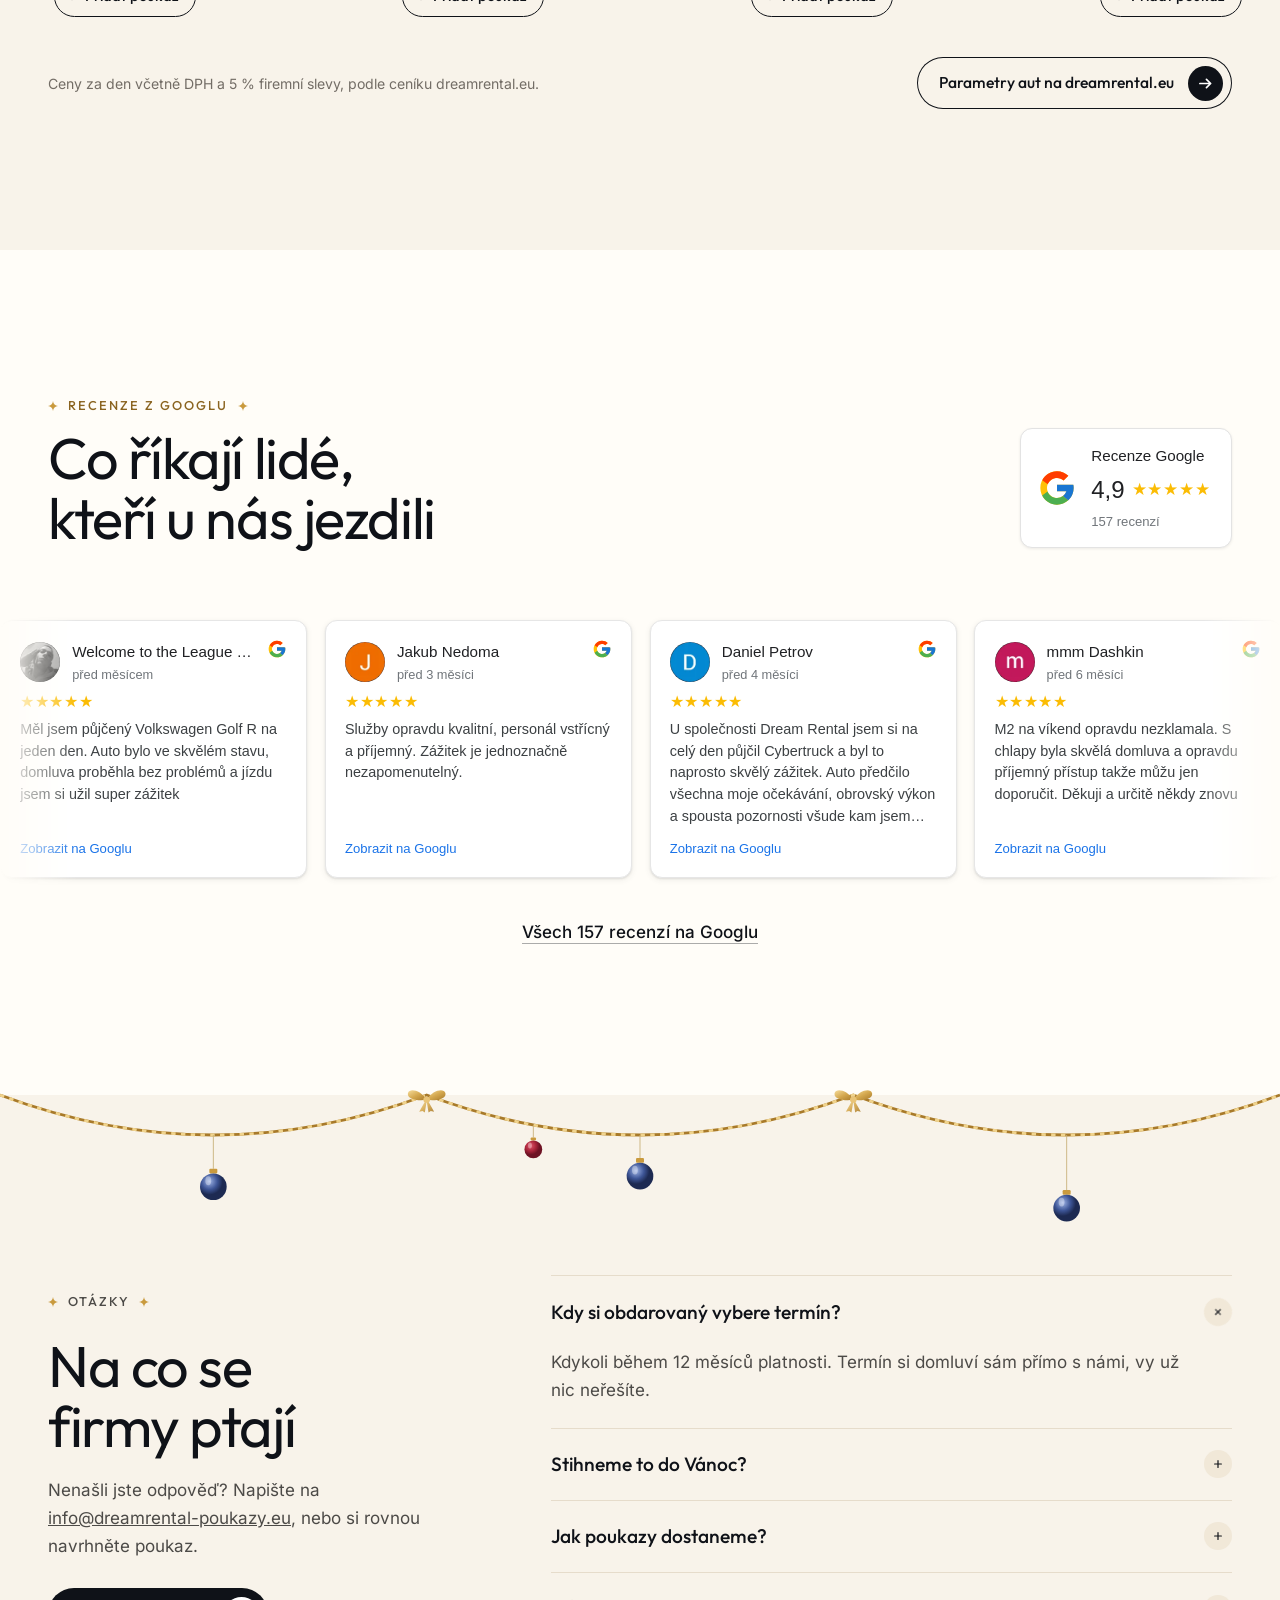
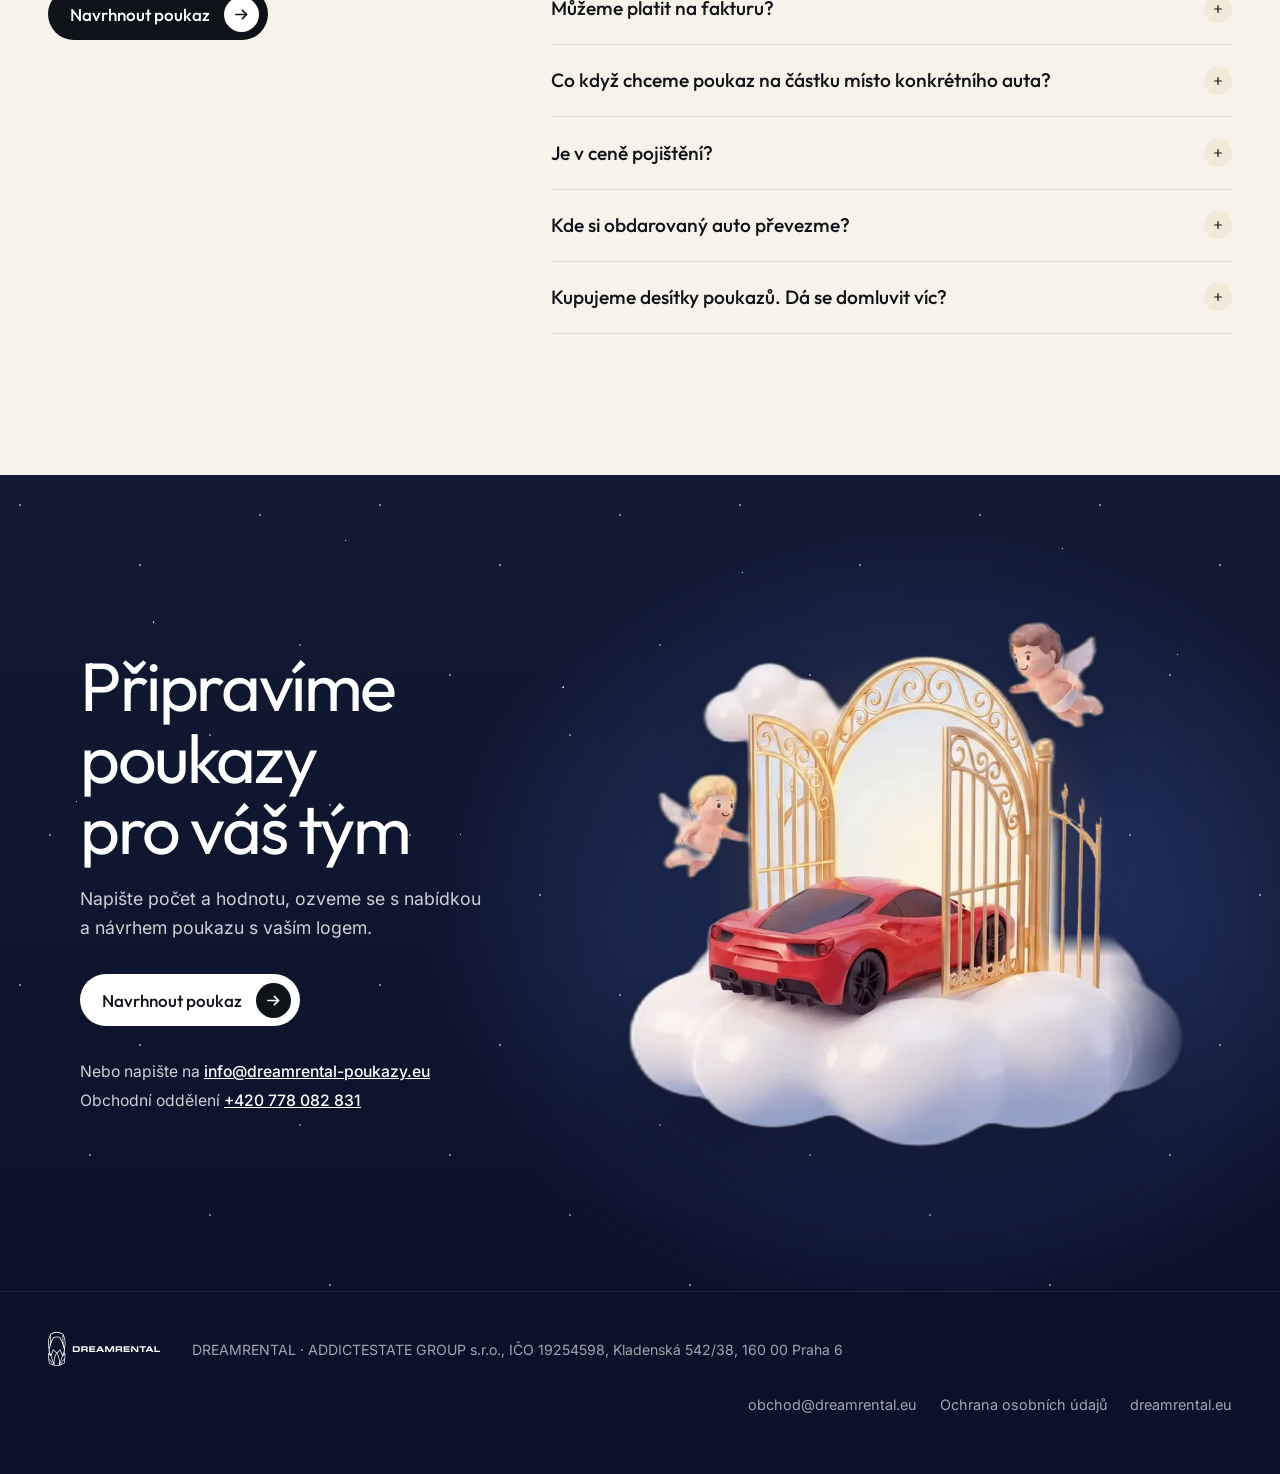
==== commit 9f06d86d: "Formulář poptávky (Netlify), bez názvu firmy z odkazu, telefon, náhled pro sdílení, Plausible Co-Aut" ====
--- a/index.html
+++ b/index.html
@@ -1,5 +1,5 @@
 <!doctype html>
-<html lang="cs"><head><meta charset="utf-8"><meta name="viewport" content="width=device-width, initial-scale=1, viewport-fit=cover"><title>Firemní vánoční poukazy DREAMRENTAL – den ve voze snů s vaším logem</title><meta name="description" content="Firemní vánoční poukazy na den za volantem Tesly Cybertruck, BMW M2 nebo Mercedesu-AMG. S logem vaší firmy, na fakturu, platnost 12 měsíců. Praha."><meta name="robots" content="noindex"><meta name="theme-color" content="#121a33"><link rel="canonical" href="https://dreamrental-poukazy.eu/"><link rel="icon" href="logo-ikona.svg" type="image/svg+xml"><meta property="og:type" content="website"><meta property="og:locale" content="cs_CZ"><meta property="og:title" content="Firemní vánoční poukazy DREAMRENTAL – den ve voze snů s vaším logem"><meta property="og:description" content="Den za volantem sportovního auta, s vaším logem na poukazu. Na fakturu, platnost 12 měsíců."><meta property="og:url" content="https://dreamrental-poukazy.eu/"><link rel="preload" href="fonts/outfit.woff2" as="font" type="font/woff2" crossorigin><link rel="preload" href="fonts/inter.woff2" as="font" type="font/woff2" crossorigin><link rel="stylesheet" href="css/style.css"><script type="application/ld+json">{"@context":"https://schema.org","@type":"OfferCatalog","name":"Firemní vánoční poukazy DREAMRENTAL","itemListElement":[{"@type":"Offer","name":"D\u00e1rkov\u00fd poukaz \u2013 Den s Teslou Cybertruck","description":"Nerezov\u00fd elektrick\u00fd pick-up, kter\u00fd m\u00e1lokdo \u0159\u00eddil","price":"10440","priceCurrency":"CZK","seller":{"@type":"Organization","name":"DREAMRENTAL"}},{"@type":"Offer","name":"D\u00e1rkov\u00fd poukaz \u2013 Sportovn\u00ed den","description":"BMW M2, Mercedes C63 nebo Alpine A110 GTS","price":"4740","priceCurrency":"CZK","seller":{"@type":"Organization","name":"DREAMRENTAL"}},{"@type":"Offer","name":"D\u00e1rkov\u00fd poukaz \u2013 Pr\u00e9miov\u00e1 j\u00edzda","description":"Mercedes-AMG GT 63 S, AMG SL43 nebo BMW M4 Cabrio","price":"5690","priceCurrency":"CZK","seller":{"@type":"Organization","name":"DREAMRENTAL"}}]}</script><script type="application/ld+json">{"@context":"https://schema.org","@type":"FAQPage","mainEntity":[{"@type":"Question","name":"Kdy si obdarovan\u00fd vybere term\u00edn?","acceptedAnswer":{"@type":"Answer","text":"Kdykoli b\u011bhem 12 m\u011bs\u00edc\u016f platnosti. Term\u00edn si domluv\u00ed s\u00e1m p\u0159\u00edmo s n\u00e1mi, vy u\u017e nic ne\u0159e\u0161\u00edte."}},{"@type":"Question","name":"Stihneme to do V\u00e1noc?","acceptedAnswer":{"@type":"Answer","text":"Poukazy p\u0159iprav\u00edme do 3 dn\u016f od objedn\u00e1vky. Term\u00edn j\u00edzdy si pak obdarovan\u00fd vybere kdykoli b\u011bhem 12 m\u011bs\u00edc\u016f."}},{"@type":"Question","name":"Jak poukazy dostaneme?","acceptedAnswer":{"@type":"Answer","text":"Do 3 dn\u016f v PDF, nebo osobn\u011b v Praze."}},{"@type":"Question","name":"M\u016f\u017eeme platit na fakturu?","acceptedAnswer":{"@type":"Answer","text":"Ano. Fakturujeme na I\u010cO va\u0161\u00ed firmy, cena za poukaz je v\u010detn\u011b DPH."}},{"@type":"Question","name":"Co kdy\u017e chceme poukaz na \u010d\u00e1stku m\u00edsto konkr\u00e9tn\u00edho auta?","acceptedAnswer":{"@type":"Answer","text":"Jde to. S poukazem na \u010d\u00e1stku si obdarovan\u00fd vybere s\u00e1m, kter\u00e9koli z aut v Praze."}},{"@type":"Question","name":"Je v cen\u011b poji\u0161t\u011bn\u00ed?","acceptedAnswer":{"@type":"Answer","text":"Ano, auta DREAMRENTAL maj\u00ed poji\u0161t\u011bn\u00ed v cen\u011b."}},{"@type":"Question","name":"Kde si obdarovan\u00fd auto p\u0159evezme?","acceptedAnswer":{"@type":"Answer","text":"V\u016fz p\u0159ed\u00e1me v Praze nonstop, nebo ho p\u0159istav\u00edme kamkoliv po \u010cR."}},{"@type":"Question","name":"Kupujeme des\u00edtky poukaz\u016f. D\u00e1 se domluvit v\u00edc?","acceptedAnswer":{"@type":"Answer","text":"Napi\u0161te n\u00e1m po\u010det a hodnotu poukaz\u016f a p\u0159iprav\u00edme nab\u00eddku na m\u00edru."}}]}</script></head><body class="noc">
+<html lang="cs"><head><meta charset="utf-8"><meta name="viewport" content="width=device-width, initial-scale=1, viewport-fit=cover"><title>Firemní vánoční poukazy DREAMRENTAL – den ve voze snů s vaším logem</title><meta name="description" content="Firemní vánoční poukazy na den za volantem Tesly Cybertruck, BMW M2 nebo Mercedesu-AMG. S logem vaší firmy, na fakturu, platnost 12 měsíců. Praha."><meta name="robots" content="noindex"><meta name="theme-color" content="#121a33"><link rel="canonical" href="https://dreamrental-poukazy.eu/"><link rel="icon" href="logo-ikona.svg" type="image/svg+xml"><meta property="og:type" content="website"><meta property="og:locale" content="cs_CZ"><meta property="og:title" content="Firemní vánoční poukazy DREAMRENTAL – den ve voze snů s vaším logem"><meta property="og:description" content="Den za volantem sportovního auta, s vaším logem na poukazu. Na fakturu, platnost 12 měsíců."><meta property="og:url" content="https://dreamrental-poukazy.eu/"><link rel="preload" href="fonts/outfit.woff2" as="font" type="font/woff2" crossorigin><link rel="preload" href="fonts/inter.woff2" as="font" type="font/woff2" crossorigin><link rel="stylesheet" href="css/style.css"><meta property="og:image" content="https://dreamrental-poukazy.eu/img/og.jpg"><meta property="og:image:width" content="1200"><meta property="og:image:height" content="630"><meta name="twitter:card" content="summary_large_image"><script defer data-domain="dreamrental-poukazy.eu" src="https://plausible.io/js/script.js"></script><script>window.plausible=window.plausible||function(){(window.plausible.q=window.plausible.q||[]).push(arguments)}</script><script type="application/ld+json">{"@context":"https://schema.org","@type":"OfferCatalog","name":"Firemní vánoční poukazy DREAMRENTAL","itemListElement":[{"@type":"Offer","name":"D\u00e1rkov\u00fd poukaz \u2013 Den s Teslou Cybertruck","description":"Nerezov\u00fd elektrick\u00fd pick-up, kter\u00fd m\u00e1lokdo \u0159\u00eddil","price":"10440","priceCurrency":"CZK","seller":{"@type":"Organization","name":"DREAMRENTAL"}},{"@type":"Offer","name":"D\u00e1rkov\u00fd poukaz \u2013 Sportovn\u00ed den","description":"BMW M2, Mercedes C63 nebo Alpine A110 GTS","price":"4740","priceCurrency":"CZK","seller":{"@type":"Organization","name":"DREAMRENTAL"}},{"@type":"Offer","name":"D\u00e1rkov\u00fd poukaz \u2013 Pr\u00e9miov\u00e1 j\u00edzda","description":"Mercedes-AMG GT 63 S, AMG SL43 nebo BMW M4 Cabrio","price":"5690","priceCurrency":"CZK","seller":{"@type":"Organization","name":"DREAMRENTAL"}}]}</script><script type="application/ld+json">{"@context":"https://schema.org","@type":"FAQPage","mainEntity":[{"@type":"Question","name":"Kdy si obdarovan\u00fd vybere term\u00edn?","acceptedAnswer":{"@type":"Answer","text":"Kdykoli b\u011bhem 12 m\u011bs\u00edc\u016f platnosti. Term\u00edn si domluv\u00ed s\u00e1m p\u0159\u00edmo s n\u00e1mi, vy u\u017e nic ne\u0159e\u0161\u00edte."}},{"@type":"Question","name":"Stihneme to do V\u00e1noc?","acceptedAnswer":{"@type":"Answer","text":"Poukazy p\u0159iprav\u00edme do 3 dn\u016f od objedn\u00e1vky. Term\u00edn j\u00edzdy si pak obdarovan\u00fd vybere kdykoli b\u011bhem 12 m\u011bs\u00edc\u016f."}},{"@type":"Question","name":"Jak poukazy dostaneme?","acceptedAnswer":{"@type":"Answer","text":"Do 3 dn\u016f v PDF, nebo osobn\u011b v Praze."}},{"@type":"Question","name":"M\u016f\u017eeme platit na fakturu?","acceptedAnswer":{"@type":"Answer","text":"Ano. Fakturujeme na I\u010cO va\u0161\u00ed firmy, cena za poukaz je v\u010detn\u011b DPH."}},{"@type":"Question","name":"Co kdy\u017e chceme poukaz na \u010d\u00e1stku m\u00edsto konkr\u00e9tn\u00edho auta?","acceptedAnswer":{"@type":"Answer","text":"Jde to. S poukazem na \u010d\u00e1stku si obdarovan\u00fd vybere s\u00e1m, kter\u00e9koli z aut v Praze."}},{"@type":"Question","name":"Je v cen\u011b poji\u0161t\u011bn\u00ed?","acceptedAnswer":{"@type":"Answer","text":"Ano, auta DREAMRENTAL maj\u00ed poji\u0161t\u011bn\u00ed v cen\u011b."}},{"@type":"Question","name":"Kde si obdarovan\u00fd auto p\u0159evezme?","acceptedAnswer":{"@type":"Answer","text":"V\u016fz p\u0159ed\u00e1me v Praze nonstop, nebo ho p\u0159istav\u00edme kamkoliv po \u010cR."}},{"@type":"Question","name":"Kupujeme des\u00edtky poukaz\u016f. D\u00e1 se domluvit v\u00edc?","acceptedAnswer":{"@type":"Answer","text":"Napi\u0161te n\u00e1m po\u010det a hodnotu poukaz\u016f a p\u0159iprav\u00edme nab\u00eddku na m\u00edru."}}]}</script></head><body class="noc">
 <a class="skip" href="#obsah">Přeskočit na obsah</a>
 <header class="hlavicka"><div class="hlavicka__in">
     <a href="index.html" class="logo"><img class="logo__tmave" src="logo.svg" alt="DREAMRENTAL" width="160" height="48"><img class="logo__bile" src="logo-bila.svg" alt="" width="160" height="48"></a>
@@ -12,7 +12,7 @@
   </div>
   <svg class="svetylka" viewbox="0 0 1440 110" aria-hidden="true"><path d="M0,40.0 L20,46.0 L40,51.9 L60,57.6 L80,63.0 L100,68.0 L120,72.5 L140,76.5 L160,79.8 L180,82.5 L200,84.4 L220,85.6 L240,86.0 L260,85.6 L280,84.4 L300,82.5 L320,79.8 L340,76.5 L360,72.5 L380,68.0 L400,63.0 L420,57.6 L440,51.9 L460,46.0 L480,40.0 L500,46.0 L520,51.9 L540,57.6 L560,63.0 L580,68.0 L600,72.5 L620,76.5 L640,79.8 L660,82.5 L680,84.4 L700,85.6 L720,86.0 L740,85.6 L760,84.4 L780,82.5 L800,79.8 L820,76.5 L840,72.5 L860,68.0 L880,63.0 L900,57.6 L920,51.9 L940,46.0 L960,40.0 L980,46.0 L1000,51.9 L1020,57.6 L1040,63.0 L1060,68.0 L1080,72.5 L1100,76.5 L1120,79.8 L1140,82.5 L1160,84.4 L1180,85.6 L1200,86.0 L1220,85.6 L1240,84.4 L1260,82.5 L1280,79.8 L1300,76.5 L1320,72.5 L1340,68.0 L1360,63.0 L1380,57.6 L1400,51.9 L1420,46.0 L1440,40.0" fill="none" stroke="#2c3550" stroke-width="1.6"></path><g class="zarovka" style="--c:#e0475a;--z:0.37s" transform="translate(40 51.9) rotate(-6)"><rect x="-2.6" y="0" width="5.2" height="5" rx="1" fill="#3a4258"></rect><ellipse cx="0" cy="12" rx="5.2" ry="8.2" fill="#e0475a"></ellipse></g><g class="zarovka" style="--c:#fff1c9;--z:0.74s" transform="translate(80 63.0) rotate(0)"><rect x="-2.6" y="0" width="5.2" height="5" rx="1" fill="#3a4258"></rect><ellipse cx="0" cy="12" rx="5.2" ry="8.2" fill="#fff1c9"></ellipse></g><g class="zarovka" style="--c:#e8b04a;--z:1.11s" transform="translate(120 72.5) rotate(6)"><rect x="-2.6" y="0" width="5.2" height="5" rx="1" fill="#3a4258"></rect><ellipse cx="0" cy="12" rx="5.2" ry="8.2" fill="#e8b04a"></ellipse></g><g class="zarovka" style="--c:#d8344b;--z:1.48s" transform="translate(160 79.8) rotate(12)"><rect x="-2.6" y="0" width="5.2" height="5" rx="1" fill="#3a4258"></rect><ellipse cx="0" cy="12" rx="5.2" ry="8.2" fill="#d8344b"></ellipse></g><g class="zarovka" style="--c:#fff6dc;--z:1.85s" transform="translate(200 84.4) rotate(-12)"><rect x="-2.6" y="0" width="5.2" height="5" rx="1" fill="#3a4258"></rect><ellipse cx="0" cy="12" rx="5.2" ry="8.2" fill="#fff6dc"></ellipse></g><g class="zarovka" style="--c:#f6d27a;--z:2.22s" transform="translate(240 86.0) rotate(-6)"><rect x="-2.6" y="0" width="5.2" height="5" rx="1" fill="#3a4258"></rect><ellipse cx="0" cy="12" rx="5.2" ry="8.2" fill="#f6d27a"></ellipse></g><g class="zarovka" style="--c:#e0475a;--z:0.19s" transform="translate(280 84.4) rotate(0)"><rect x="-2.6" y="0" width="5.2" height="5" rx="1" fill="#3a4258"></rect><ellipse cx="0" cy="12" rx="5.2" ry="8.2" fill="#e0475a"></ellipse></g><g class="zarovka" style="--c:#fff1c9;--z:0.56s" transform="translate(320 79.8) rotate(6)"><rect x="-2.6" y="0" width="5.2" height="5" rx="1" fill="#3a4258"></rect><ellipse cx="0" cy="12" rx="5.2" ry="8.2" fill="#fff1c9"></ellipse></g><g class="zarovka" style="--c:#e8b04a;--z:0.93s" transform="translate(360 72.5) rotate(12)"><rect x="-2.6" y="0" width="5.2" height="5" rx="1" fill="#3a4258"></rect><ellipse cx="0" cy="12" rx="5.2" ry="8.2" fill="#e8b04a"></ellipse></g><g class="zarovka" style="--c:#d8344b;--z:1.30s" transform="translate(400 63.0) rotate(-12)"><rect x="-2.6" y="0" width="5.2" height="5" rx="1" fill="#3a4258"></rect><ellipse cx="0" cy="12" rx="5.2" ry="8.2" fill="#d8344b"></ellipse></g><g class="zarovka" style="--c:#fff6dc;--z:1.67s" transform="translate(440 51.9) rotate(-6)"><rect x="-2.6" y="0" width="5.2" height="5" rx="1" fill="#3a4258"></rect><ellipse cx="0" cy="12" rx="5.2" ry="8.2" fill="#fff6dc"></ellipse></g><g class="zarovka" style="--c:#f6d27a;--z:2.04s" transform="translate(480 40.0) rotate(0)"><rect x="-2.6" y="0" width="5.2" height="5" rx="1" fill="#3a4258"></rect><ellipse cx="0" cy="12" rx="5.2" ry="8.2" fill="#f6d27a"></ellipse></g><g class="zarovka" style="--c:#e0475a;--z:0.01s" transform="translate(520 51.9) rotate(6)"><rect x="-2.6" y="0" width="5.2" height="5" rx="1" fill="#3a4258"></rect><ellipse cx="0" cy="12" rx="5.2" ry="8.2" fill="#e0475a"></ellipse></g><g class="zarovka" style="--c:#fff1c9;--z:0.38s" transform="translate(560 63.0) rotate(12)"><rect x="-2.6" y="0" width="5.2" height="5" rx="1" fill="#3a4258"></rect><ellipse cx="0" cy="12" rx="5.2" ry="8.2" fill="#fff1c9"></ellipse></g><g class="zarovka" style="--c:#e8b04a;--z:0.75s" transform="translate(600 72.5) rotate(-12)"><rect x="-2.6" y="0" width="5.2" height="5" rx="1" fill="#3a4258"></rect><ellipse cx="0" cy="12" rx="5.2" ry="8.2" fill="#e8b04a"></ellipse></g><g class="zarovka" style="--c:#d8344b;--z:1.12s" transform="translate(640 79.8) rotate(-6)"><rect x="-2.6" y="0" width="5.2" height="5" rx="1" fill="#3a4258"></rect><ellipse cx="0" cy="12" rx="5.2" ry="8.2" fill="#d8344b"></ellipse></g><g class="zarovka" style="--c:#fff6dc;--z:1.49s" transform="translate(680 84.4) rotate(0)"><rect x="-2.6" y="0" width="5.2" height="5" rx="1" fill="#3a4258"></rect><ellipse cx="0" cy="12" rx="5.2" ry="8.2" fill="#fff6dc"></ellipse></g><g class="zarovka" style="--c:#f6d27a;--z:1.86s" transform="translate(720 86.0) rotate(6)"><rect x="-2.6" y="0" width="5.2" height="5" rx="1" fill="#3a4258"></rect><ellipse cx="0" cy="12" rx="5.2" ry="8.2" fill="#f6d27a"></ellipse></g><g class="zarovka" style="--c:#e0475a;--z:2.23s" transform="translate(760 84.4) rotate(12)"><rect x="-2.6" y="0" width="5.2" height="5" rx="1" fill="#3a4258"></rect><ellipse cx="0" cy="12" rx="5.2" ry="8.2" fill="#e0475a"></ellipse></g><g class="zarovka" style="--c:#fff1c9;--z:0.20s" transform="translate(800 79.8) rotate(-12)"><rect x="-2.6" y="0" width="5.2" height="5" rx="1" fill="#3a4258"></rect><ellipse cx="0" cy="12" rx="5.2" ry="8.2" fill="#fff1c9"></ellipse></g><g class="zarovka" style="--c:#e8b04a;--z:0.57s" transform="translate(840 72.5) rotate(-6)"><rect x="-2.6" y="0" width="5.2" height="5" rx="1" fill="#3a4258"></rect><ellipse cx="0" cy="12" rx="5.2" ry="8.2" fill="#e8b04a"></ellipse></g><g class="zarovka" style="--c:#d8344b;--z:0.94s" transform="translate(880 63.0) rotate(0)"><rect x="-2.6" y="0" width="5.2" height="5" rx="1" fill="#3a4258"></rect><ellipse cx="0" cy="12" rx="5.2" ry="8.2" fill="#d8344b"></ellipse></g><g class="zarovka" style="--c:#fff6dc;--z:1.31s" transform="translate(920 51.9) rotate(6)"><rect x="-2.6" y="0" width="5.2" height="5" rx="1" fill="#3a4258"></rect><ellipse cx="0" cy="12" rx="5.2" ry="8.2" fill="#fff6dc"></ellipse></g><g class="zarovka" style="--c:#f6d27a;--z:1.68s" transform="translate(960 40.0) rotate(12)"><rect x="-2.6" y="0" width="5.2" height="5" rx="1" fill="#3a4258"></rect><ellipse cx="0" cy="12" rx="5.2" ry="8.2" fill="#f6d27a"></ellipse></g><g class="zarovka" style="--c:#e0475a;--z:2.05s" transform="translate(1000 51.9) rotate(-12)"><rect x="-2.6" y="0" width="5.2" height="5" rx="1" fill="#3a4258"></rect><ellipse cx="0" cy="12" rx="5.2" ry="8.2" fill="#e0475a"></ellipse></g><g class="zarovka" style="--c:#fff1c9;--z:0.02s" transform="translate(1040 63.0) rotate(-6)"><rect x="-2.6" y="0" width="5.2" height="5" rx="1" fill="#3a4258"></rect><ellipse cx="0" cy="12" rx="5.2" ry="8.2" fill="#fff1c9"></ellipse></g><g class="zarovka" style="--c:#e8b04a;--z:0.39s" transform="translate(1080 72.5) rotate(0)"><rect x="-2.6" y="0" width="5.2" height="5" rx="1" fill="#3a4258"></rect><ellipse cx="0" cy="12" rx="5.2" ry="8.2" fill="#e8b04a"></ellipse></g><g class="zarovka" style="--c:#d8344b;--z:0.76s" transform="translate(1120 79.8) rotate(6)"><rect x="-2.6" y="0" width="5.2" height="5" rx="1" fill="#3a4258"></rect><ellipse cx="0" cy="12" rx="5.2" ry="8.2" fill="#d8344b"></ellipse></g><g class="zarovka" style="--c:#fff6dc;--z:1.13s" transform="translate(1160 84.4) rotate(12)"><rect x="-2.6" y="0" width="5.2" height="5" rx="1" fill="#3a4258"></rect><ellipse cx="0" cy="12" rx="5.2" ry="8.2" fill="#fff6dc"></ellipse></g><g class="zarovka" style="--c:#f6d27a;--z:1.50s" transform="translate(1200 86.0) rotate(-12)"><rect x="-2.6" y="0" width="5.2" height="5" rx="1" fill="#3a4258"></rect><ellipse cx="0" cy="12" rx="5.2" ry="8.2" fill="#f6d27a"></ellipse></g><g class="zarovka" style="--c:#e0475a;--z:1.87s" transform="translate(1240 84.4) rotate(-6)"><rect x="-2.6" y="0" width="5.2" height="5" rx="1" fill="#3a4258"></rect><ellipse cx="0" cy="12" rx="5.2" ry="8.2" fill="#e0475a"></ellipse></g><g class="zarovka" style="--c:#fff1c9;--z:2.24s" transform="translate(1280 79.8) rotate(0)"><rect x="-2.6" y="0" width="5.2" height="5" rx="1" fill="#3a4258"></rect><ellipse cx="0" cy="12" rx="5.2" ry="8.2" fill="#fff1c9"></ellipse></g><g class="zarovka" style="--c:#e8b04a;--z:0.21s" transform="translate(1320 72.5) rotate(6)"><rect x="-2.6" y="0" width="5.2" height="5" rx="1" fill="#3a4258"></rect><ellipse cx="0" cy="12" rx="5.2" ry="8.2" fill="#e8b04a"></ellipse></g><g class="zarovka" style="--c:#d8344b;--z:0.58s" transform="translate(1360 63.0) rotate(12)"><rect x="-2.6" y="0" width="5.2" height="5" rx="1" fill="#3a4258"></rect><ellipse cx="0" cy="12" rx="5.2" ry="8.2" fill="#d8344b"></ellipse></g><g class="zarovka" style="--c:#fff6dc;--z:0.95s" transform="translate(1400 51.9) rotate(-12)"><rect x="-2.6" y="0" width="5.2" height="5" rx="1" fill="#3a4258"></rect><ellipse cx="0" cy="12" rx="5.2" ry="8.2" fill="#fff6dc"></ellipse></g></svg><div class="uvod__in">
     <div class="uvod__text">
-      <p class="stitek"><span class="stitek__hvezda" aria-hidden="true"></span>Vánoční dárky pro <!--F-->váš tým<!--/F--><span class="stitek__odpocet" data-odpocet hidden></span></p>
+      <p class="stitek"><span class="stitek__hvezda" aria-hidden="true"></span>Vánoční dárky pro váš tým<span class="stitek__odpocet" data-odpocet hidden></span></p>
       <h1>Dejte týmu k Vánocům den ve voze snů.</h1>
       <p class="uvod__perex">Dárkové poukazy DREAMRENTAL s logem a věnováním vaší firmy. Tesla Cybertruck, BMW M2 nebo Mercedes-AMG na celý den, na fakturu a s platností 12 měsíců.</p>
       <div class="uvod__akce">
@@ -100,7 +100,7 @@
           <span class="karta__snih" aria-hidden="true"></span>
           <img class="karta__logo" src="logo-bila.svg" alt="DREAMRENTAL" width="120" height="36"><p class="karta__typ">Dárkový poukaz · Vánoce 2026</p>
           <p class="karta__nazev" data-k="nazev">Den s Teslou Cybertruck</p>
-          <p class="karta__od">pro vás od <span data-k="firma">vaší firmy</span></p><span id="firma-z-odkazu" hidden><!--F--><!--/F--></span>
+          <p class="karta__od">pro vás od <span data-k="firma">vaší firmy</span></p>
           <p class="karta__venovani" data-k="venovani">Děkujeme za skvělý rok. Užijte si jízdu!</p>
           <dl class="karta__udaje"><div><dt>Platnost</dt><dd>12 měsíců</dd></div>
             <div><dt>Termín</dt><dd>podle vás</dd></div>
@@ -132,8 +132,8 @@
             <span class="pridat__ovladani"><span class="vstup vstup--kc"><input type="number" id="castka" min="500" max="200000" step="500" value="5000" inputmode="numeric"><i>Kč</i></span><button type="button" class="pridat__tlacitko" id="pridat-castku">Přidat</button></span>
           </label>
         </div>
-      </fieldset><fieldset class="pole"><legend>2. Od koho a s jakým přáním</legend>
-        <label>Název firmy
+      </fieldset><fieldset class="pole"><legend>2. Věnování a logo <small class="pole__nepovinne">nepovinné</small></legend>
+        <label>Od koho (na poukaz)
           <span class="vstup"><input type="text" name="firma" maxlength="48" placeholder="např. Novák &amp; syn s.r.o." autocomplete="organization"></span>
         </label>
         <label>Věnování na poukaz
@@ -148,13 +148,37 @@
           <input type="file" name="logo" accept="image/png,image/jpeg,image/svg+xml,image/webp"><span class="nahrat__ikona" aria-hidden="true">+</span>
           <span><b>Přidat logo do náhledu</b><small>Zůstane jen ve vašem prohlížeči, nikam se neodesílá.</small></span>
         </label>
+      </fieldset><fieldset class="pole pole--kontakt"><legend>3. Kam vám pošleme nabídku</legend>
+        <div class="pole__dva">
+          <label>Jméno a příjmení
+            <span class="vstup"><input type="text" name="jmeno" required maxlength="80" autocomplete="name"></span>
+          </label>
+          <label>Firma
+            <span class="vstup"><input type="text" name="firma_kontakt" maxlength="80" autocomplete="organization"></span>
+          </label>
+          <label>E-mail
+            <span class="vstup"><input type="email" name="email" required maxlength="120" autocomplete="email" inputmode="email"></span>
+          </label>
+          <label>Telefon <small>nepovinné</small>
+            <span class="vstup"><input type="tel" name="telefon" maxlength="30" autocomplete="tel" inputmode="tel"></span>
+          </label>
+        </div>
+        <label>Poznámka <small>nepovinné</small>
+          <span class="vstup"><textarea name="poznamka" rows="2" maxlength="600" placeholder="Např. termín předání, tištěné poukazy, faktura na jinou firmu"></textarea></span>
+        </label>
+        <p class="pole__chyba" data-chyba hidden></p>
       </fieldset><div class="souhrn" aria-live="polite">
         <ul class="souhrn__polozky" data-s="polozky" role="list"></ul>
         <p class="souhrn__radek"><span data-s="kusu">Zatím žádný poukaz</span><span data-s="celkem" class="souhrn__celkem">0 Kč</span></p>
         <p class="souhrn__pozn" data-s="pozn">včetně DPH</p>
-        <a class="tlacitko tlacitko--plne" id="poptat" href="mailto:info@dreamrental-poukazy.eu?subject=Firemn%C3%AD%20poukazy%20DREAMRENTAL">Poslat poptávku <span class="sipka" aria-hidden="true"></span></a>
-        <p class="souhrn__info">Otevře se vám e-mail s vyplněnou poptávkou pro <a data-mail href="mailto:info@dreamrental-poukazy.eu?subject=Firemn%C3%AD%20poukazy%20DREAMRENTAL">info@dreamrental-poukazy.eu</a>. Nic neplatíte, nejdřív pošleme nabídku a návrh poukazu.</p>
-        <button type="button" class="souhrn__kopie" id="kopie">E-mail se neotevřel? Zkopírovat text poptávky</button>
+        <button type="submit" class="tlacitko tlacitko--plne" id="poptat">Odeslat poptávku <span class="sipka" aria-hidden="true"></span></button>
+        <p class="souhrn__info">Nic neplatíte. Pošleme vám nabídku s návrhem poukazu, fakturujeme až potom. Raději e-mailem? <a data-mail href="mailto:info@dreamrental-poukazy.eu?subject=Firemn%C3%AD%20poukazy%20DREAMRENTAL">info@dreamrental-poukazy.eu</a></p>
+        <div class="souhrn__hotovo" data-hotovo hidden tabindex="-1">
+          <span class="souhrn__fajfka" aria-hidden="true"></span>
+          <p class="souhrn__hotovo-nadpis">Děkujeme, poptávku máme.</p>
+          <p>Ozveme se vám na <b data-hotovo-email></b> s nabídkou a návrhem poukazu.</p>
+          <button type="button" class="souhrn__kopie" data-znovu>Poslat další poptávku</button>
+        </div>
       </div>
     </form>
   </div>
@@ -428,15 +452,19 @@
   <div class="brana__in">
   <figure class="brana__scena"><span class="brana__zare" aria-hidden="true"></span>
     <img src="img/scena-brana-vyrez-1008.webp" srcset="img/scena-brana-vyrez-480.webp 480w, img/scena-brana-vyrez-800.webp 800w, img/scena-brana-vyrez-1008.webp 1008w" sizes="(min-width: 64rem) 50vw, 100vw" width="1008" height="928" alt="Červené sportovní auto projíždí zlatou bránou na mráčku, kolem létají andílci" class="brana__obraz" loading="lazy" decoding="async"></figure><div class="brana__text">
-    <h2>Připravíme poukazy pro <!--F-->váš tým<!--/F--></h2>
+    <h2>Připravíme poukazy pro váš tým</h2>
     <p>Napište počet a hodnotu, ozveme se s nabídkou a návrhem poukazu s vaším logem.</p>
     <div class="brana__akce">
       <a class="tlacitko" href="#poukaz">Navrhnout poukaz <span class="sipka" aria-hidden="true"></span></a>
     </div>
-    <p class="brana__kontakt">Nebo napište na <a data-mail href="mailto:info@dreamrental-poukazy.eu?subject=Firemn%C3%AD%20poukazy%20DREAMRENTAL">info@dreamrental-poukazy.eu</a></p>
-  </div>
-  </div>
-</section></main><footer class="paticka"><div class="paticka__in">
+    <p class="brana__kontakt">Nebo napište na <a data-mail href="mailto:info@dreamrental-poukazy.eu?subject=Firemn%C3%AD%20poukazy%20DREAMRENTAL">info@dreamrental-poukazy.eu</a><br>
+      Obchodní oddělení <a href="tel:+420778082831">+420 778 082 831</a></p>
+  </div>
+  </div>
+</section><form name="poptavka" data-netlify="true" netlify-honeypot="bot-field" hidden>
+  <input name="bot-field"><input name="subject" data-remove-prefix><input name="jmeno"><input name="firma"><input name="email"><input name="telefon">
+  <textarea name="poukazy"></textarea><input name="celkem"><input name="venovani"><input name="na_poukaz_od"><textarea name="poznamka"></textarea><input name="odkaz">
+</form></main><footer class="paticka"><div class="paticka__in">
     <img src="logo-bila.svg" alt="DREAMRENTAL" width="140" height="42" loading="lazy"><p>DREAMRENTAL · ADDICTESTATE GROUP s.r.o., IČO 19254598, Kladenská 542/38, 160 00 Praha 6</p>
     <p class="paticka__odkazy">
       <a href="mailto:obchod@dreamrental.eu">obchod@dreamrental.eu</a>
--- a/css/style.css
+++ b/css/style.css
@@ -805,3 +805,25 @@
 /* zvýraznění řádku po kliknutí na „Navrhnout tento poukaz“ */
 .polozka.je-zablesk{animation:zablesk 1.6s ease}
 @keyframes zablesk{0%,40%{box-shadow:inset 0 0 0 1px var(--ink),0 0 0 6px rgba(201,154,62,.35)}100%{box-shadow:inset 0 0 0 1px var(--ink),0 0 0 0 rgba(201,154,62,0)}}
+
+/* ===== v3.4: kontakt a odeslání poptávky ===== */
+.pole__nepovinne,.pole label small{font:400 .82rem/1 var(--f-t);color:var(--ink-3);margin-left:.35rem}
+.pole__dva{display:grid;grid-template-columns:1fr 1fr;gap:1rem}
+.pole__chyba{padding:.75rem 1rem;border-radius:var(--r-s);background:#fbeaea;color:#8a1c2c;font-size:.92rem}
+.vstup:has(input:user-invalid){border-color:#c0394f}
+.souhrn button.tlacitko{border:0}
+.tlacitko.je-odesilani{opacity:.7;cursor:progress}
+.tlacitko.je-odesilani .sipka{animation:tocit 1s linear infinite}
+@keyframes tocit{to{transform:rotate(360deg)}}
+.souhrn.je-odeslano > :not(.souhrn__hotovo){display:none}
+.souhrn__hotovo{display:grid;justify-items:center;text-align:center;gap:.55rem;padding:1.4rem .5rem .6rem;outline:none}
+.souhrn__fajfka{width:3.6rem;height:3.6rem;border-radius:50%;background:linear-gradient(180deg,#f8e2a8,var(--zlato-2)) ;position:relative;margin-bottom:.4rem;animation:fajfka .5s cubic-bezier(.2,.8,.2,1.4)}
+.souhrn__fajfka::before{content:"";position:absolute;inset:0;margin:auto;width:1.5rem;height:1.5rem;background:var(--ink);-webkit-mask:url("data:image/svg+xml,%3Csvg xmlns='http://www.w3.org/2000/svg' viewBox='0 0 16 16'%3E%3Cpath d='m3 8.5 3.2 3L13 4.5' fill='none' stroke='%23000' stroke-width='2' stroke-linecap='round' stroke-linejoin='round'/%3E%3C/svg%3E") center/contain no-repeat;mask:url("data:image/svg+xml,%3Csvg xmlns='http://www.w3.org/2000/svg' viewBox='0 0 16 16'%3E%3Cpath d='m3 8.5 3.2 3L13 4.5' fill='none' stroke='%23000' stroke-width='2' stroke-linecap='round' stroke-linejoin='round'/%3E%3C/svg%3E") center/contain no-repeat}
+@keyframes fajfka{from{transform:scale(.4);opacity:0}}
+.souhrn__hotovo-nadpis{font:400 1.7rem/1.15 var(--f-d)}
+.souhrn__hotovo p:not(.souhrn__hotovo-nadpis){color:rgba(255,255,255,.78)}
+.souhrn__hotovo b{color:#fff;font-weight:500}
+.souhrn__hotovo .souhrn__kopie{justify-self:center}
+.polozky.je-zablesk-seznam{animation:zablesk-seznam 1.6s ease}
+@keyframes zablesk-seznam{0%,40%{box-shadow:0 0 0 6px rgba(201,154,62,.4);border-radius:var(--r-s)}100%{box-shadow:0 0 0 0 rgba(201,154,62,0)}}
+@media (max-width:40rem){.pole__dva{grid-template-columns:1fr}}
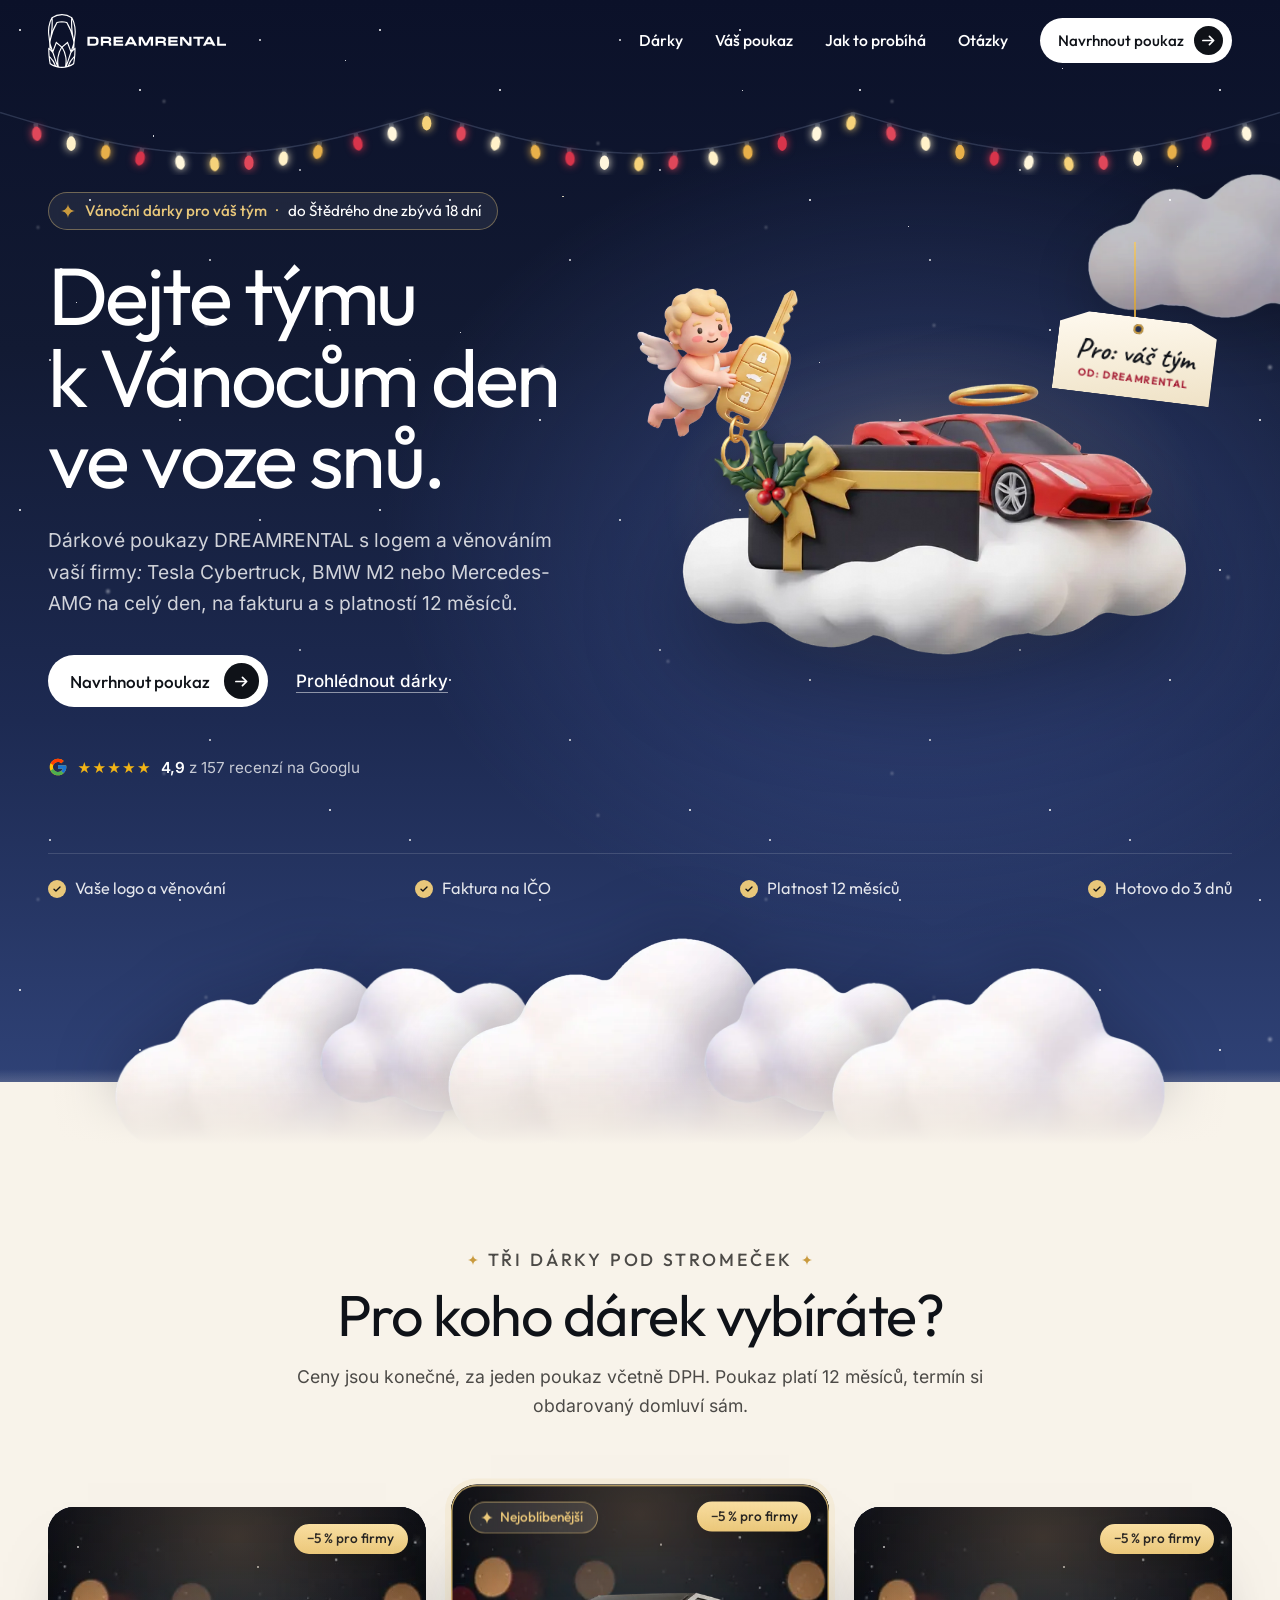
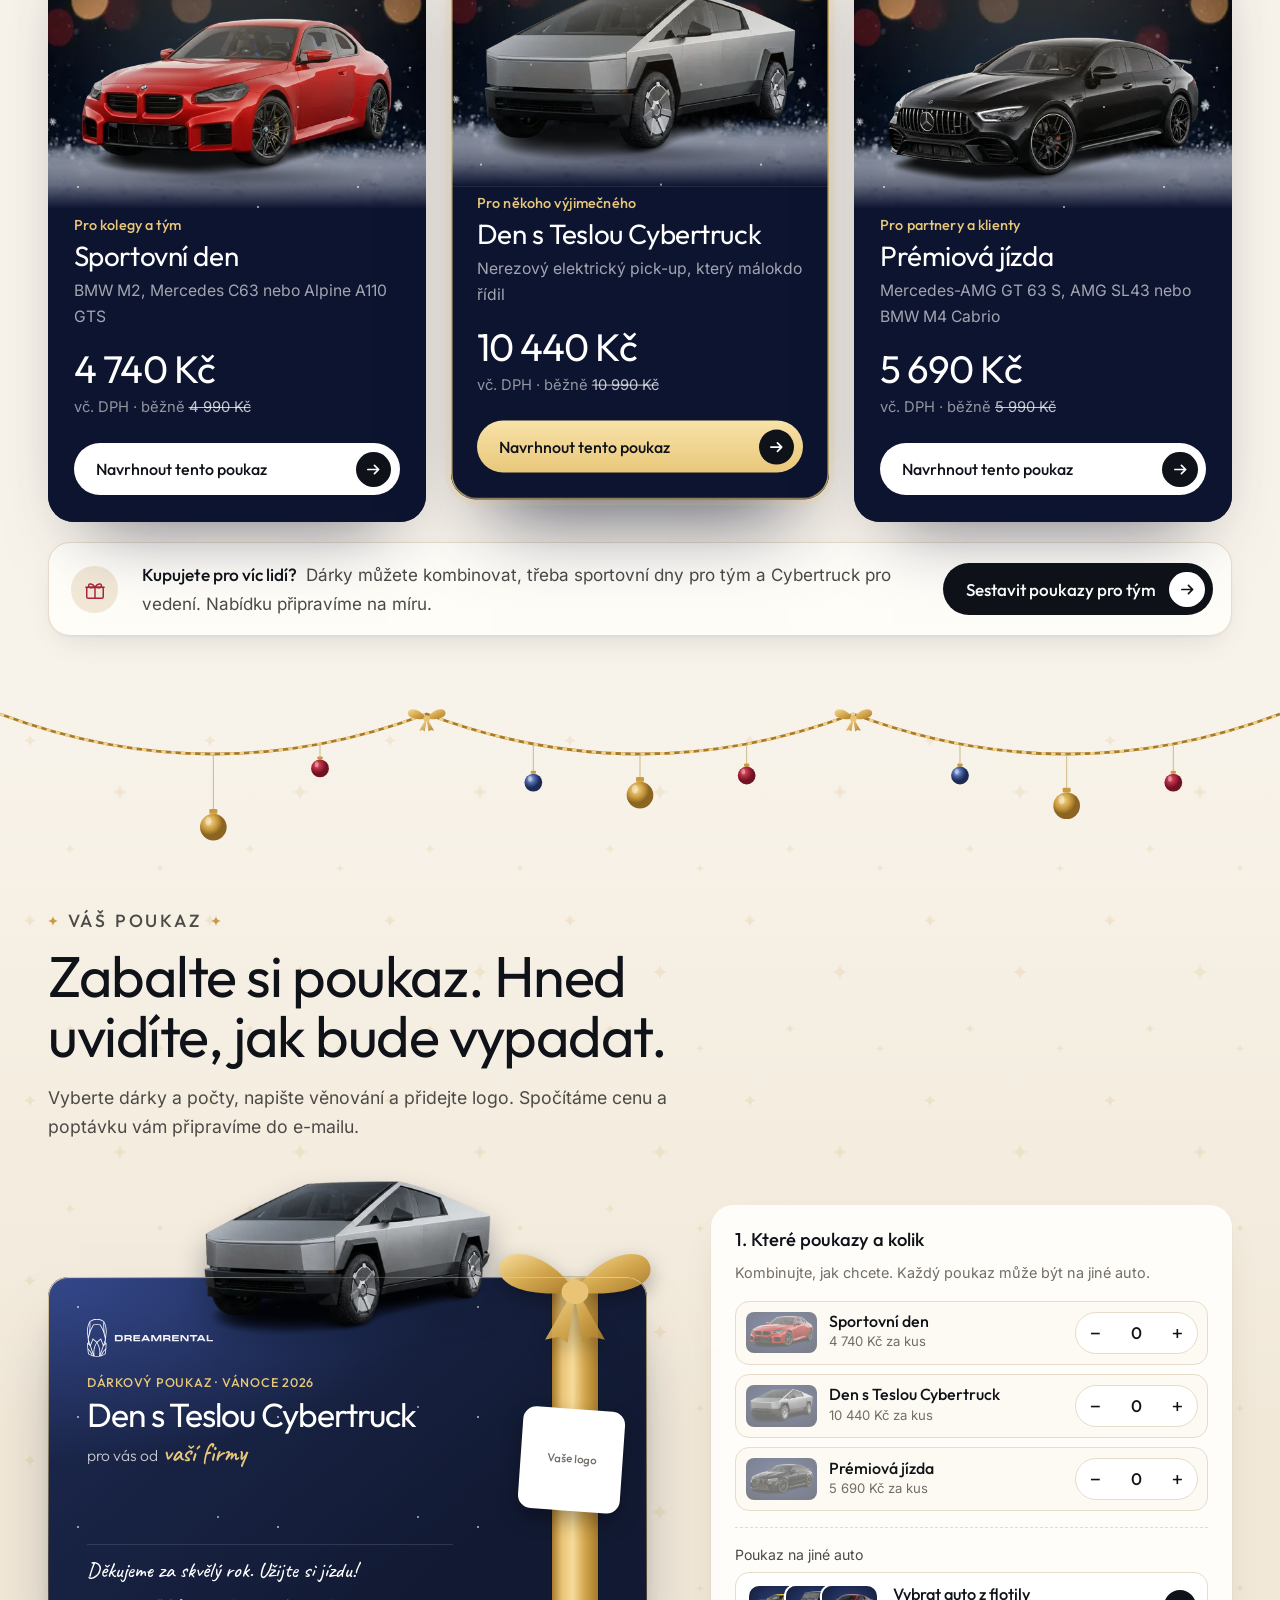
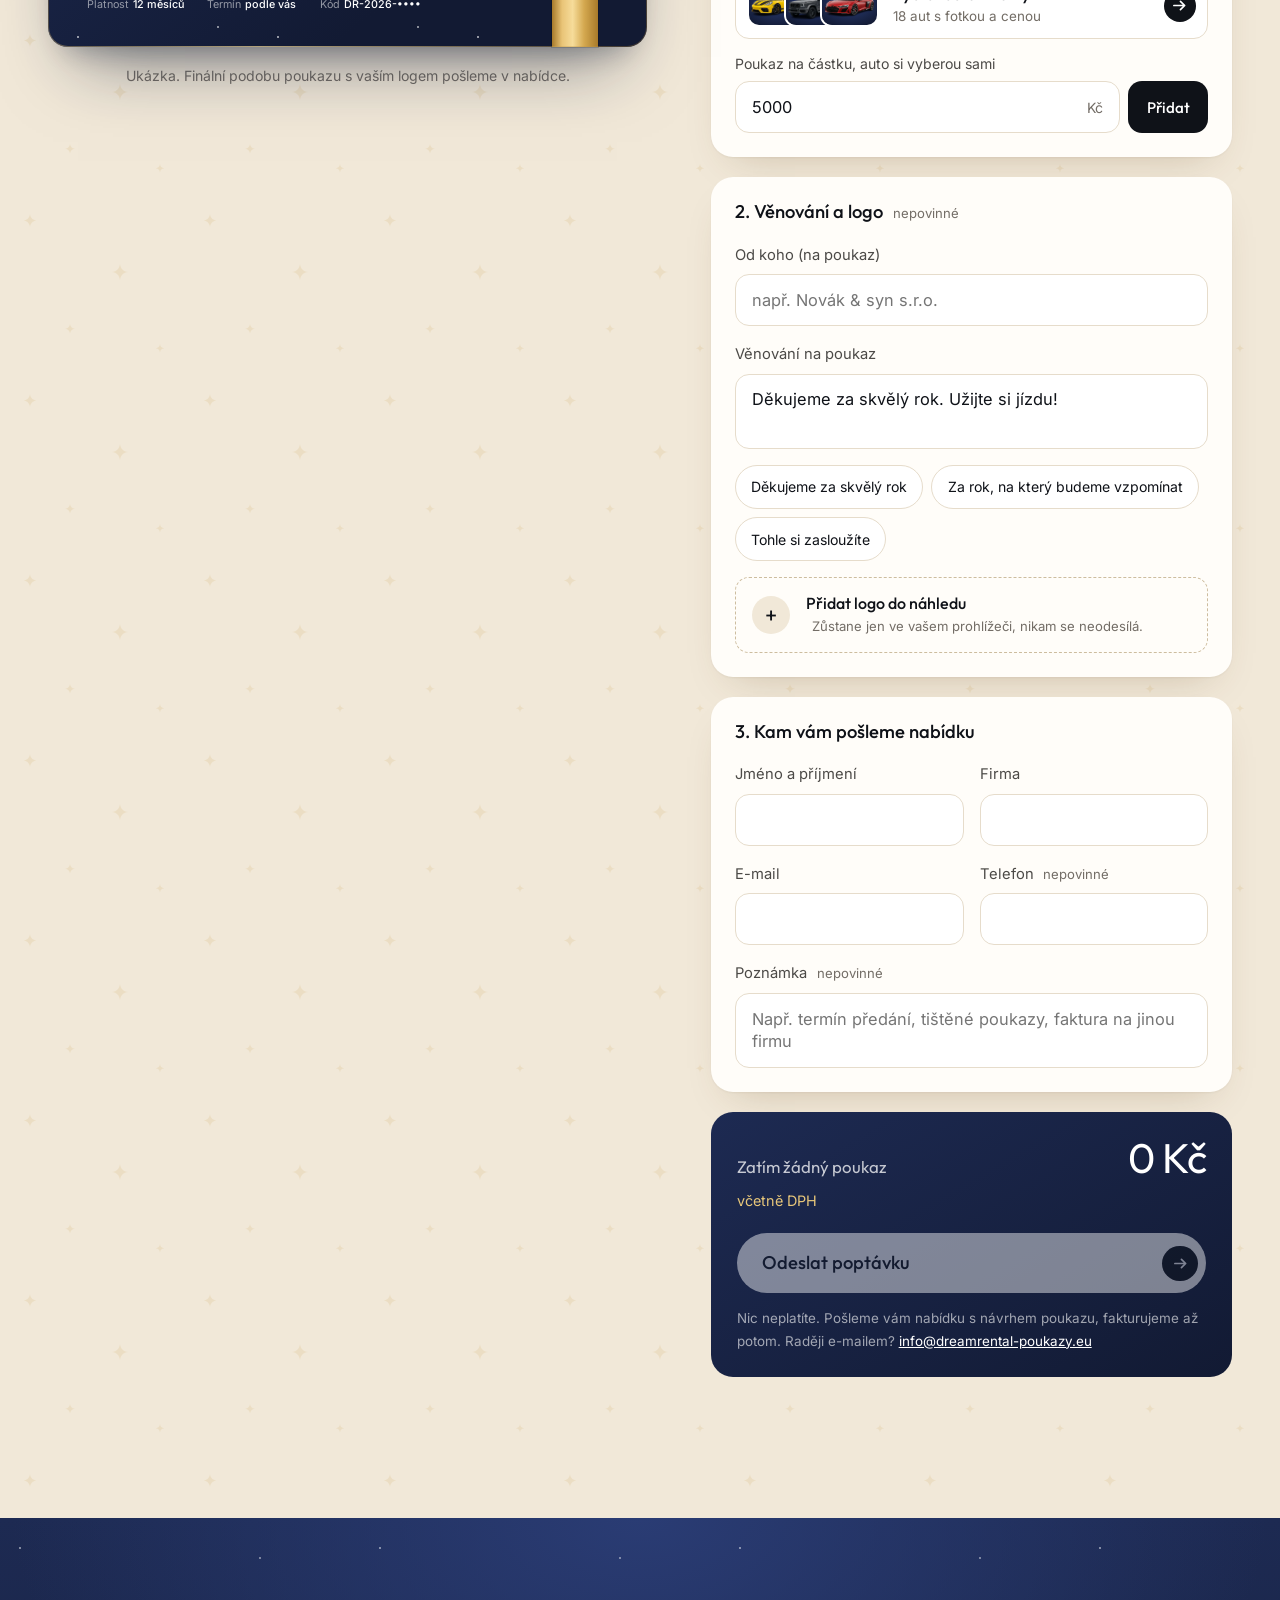
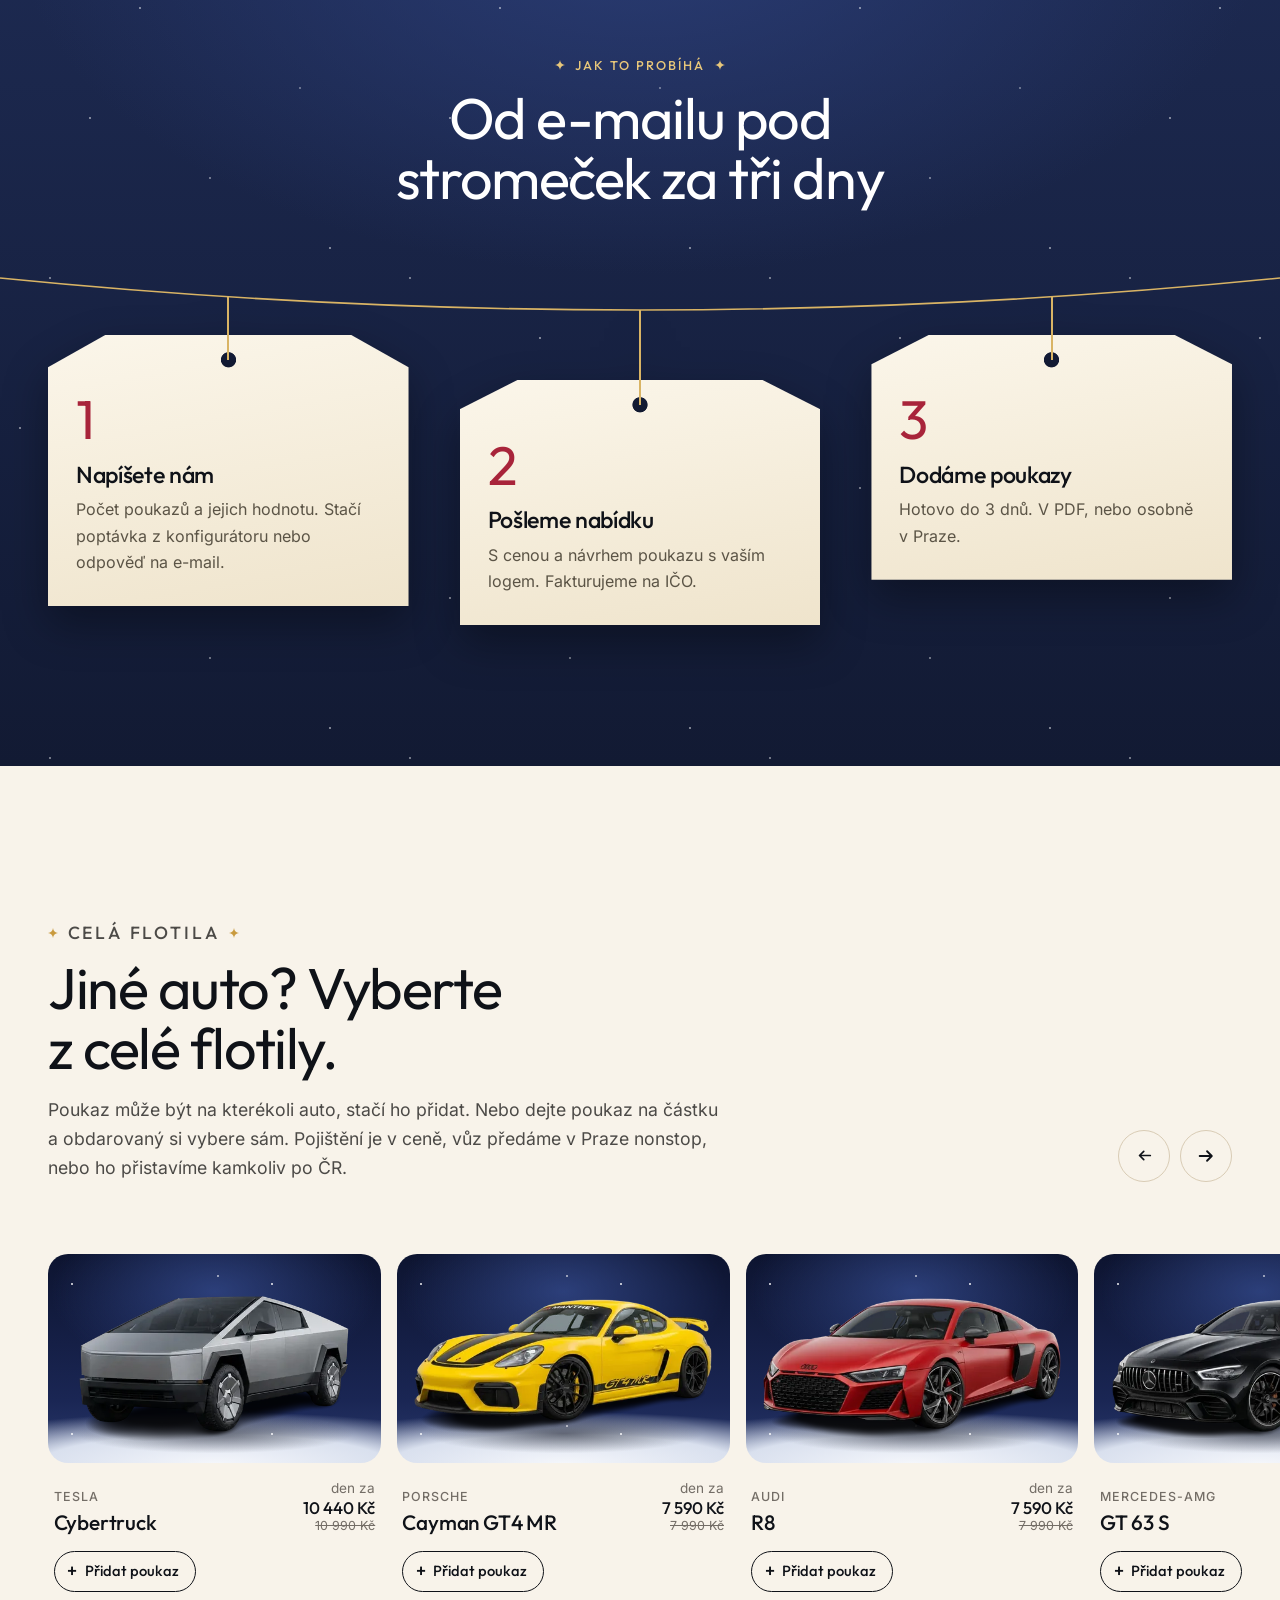
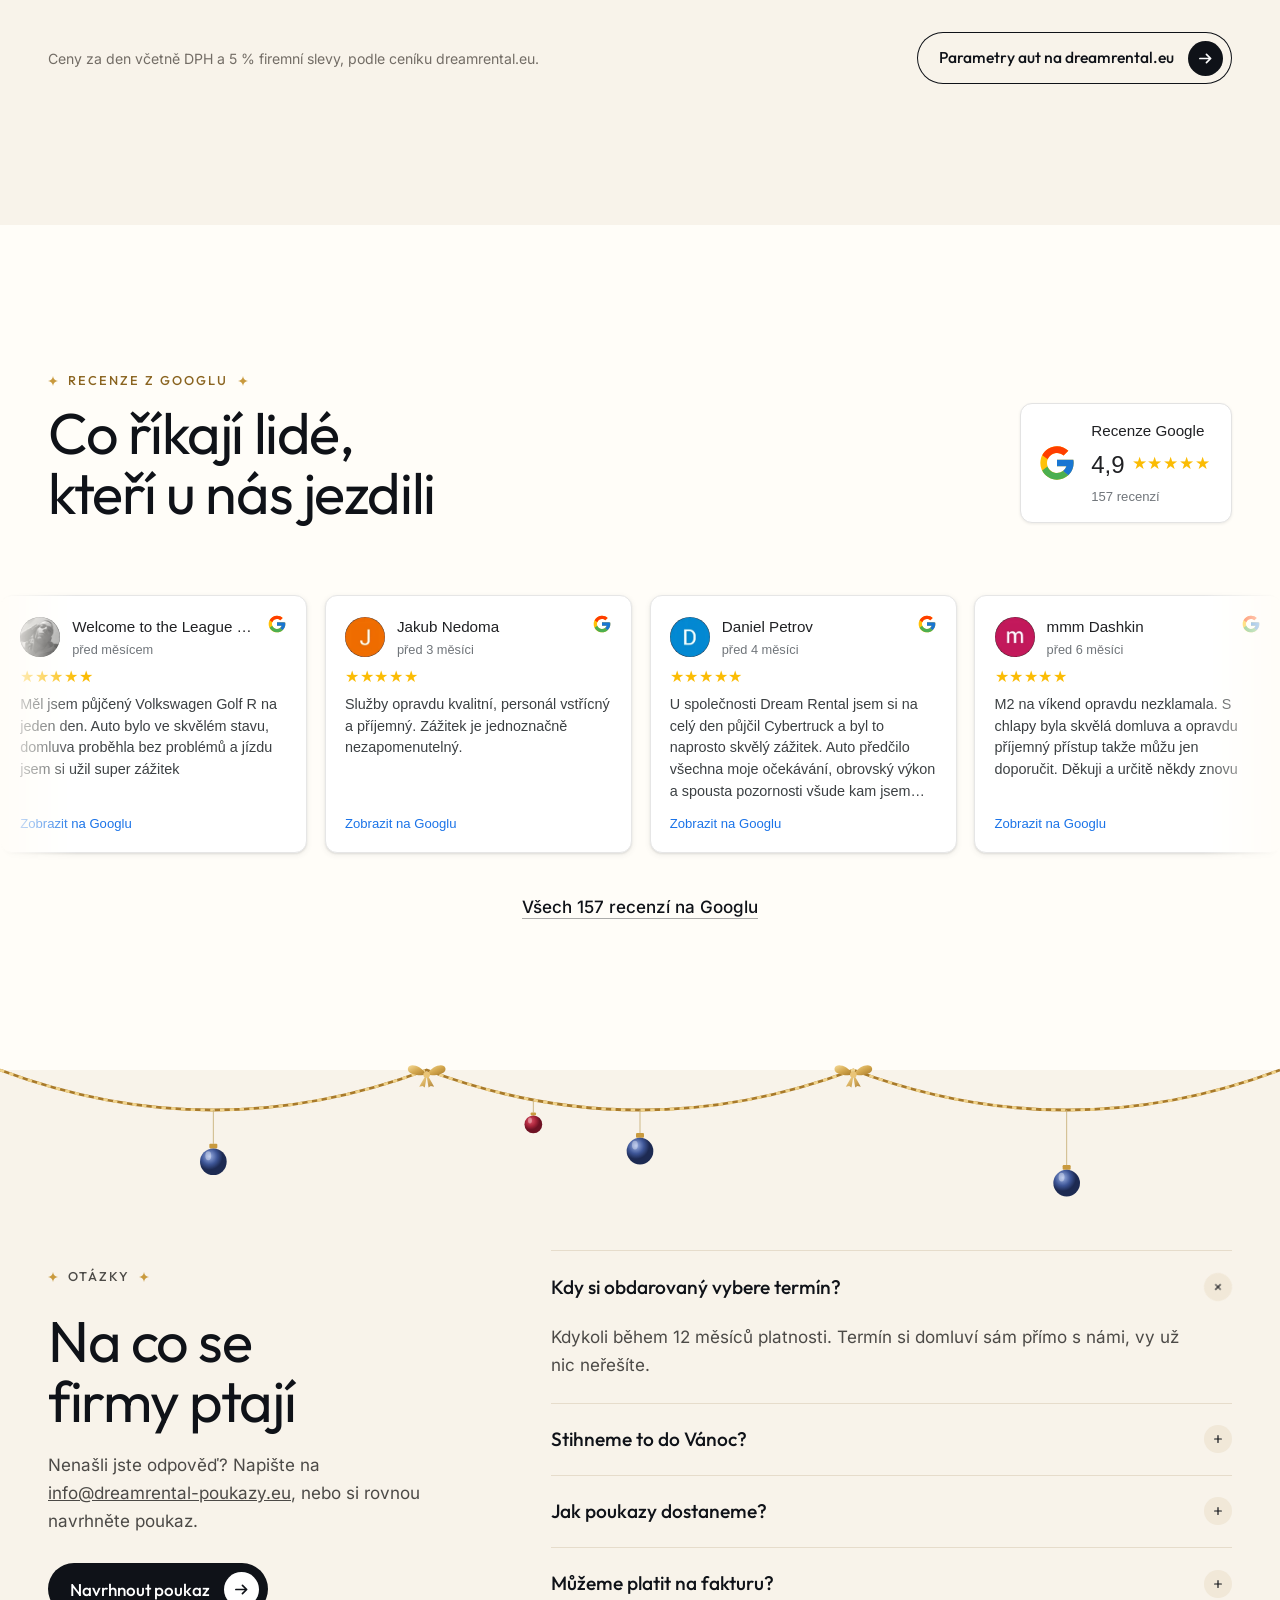
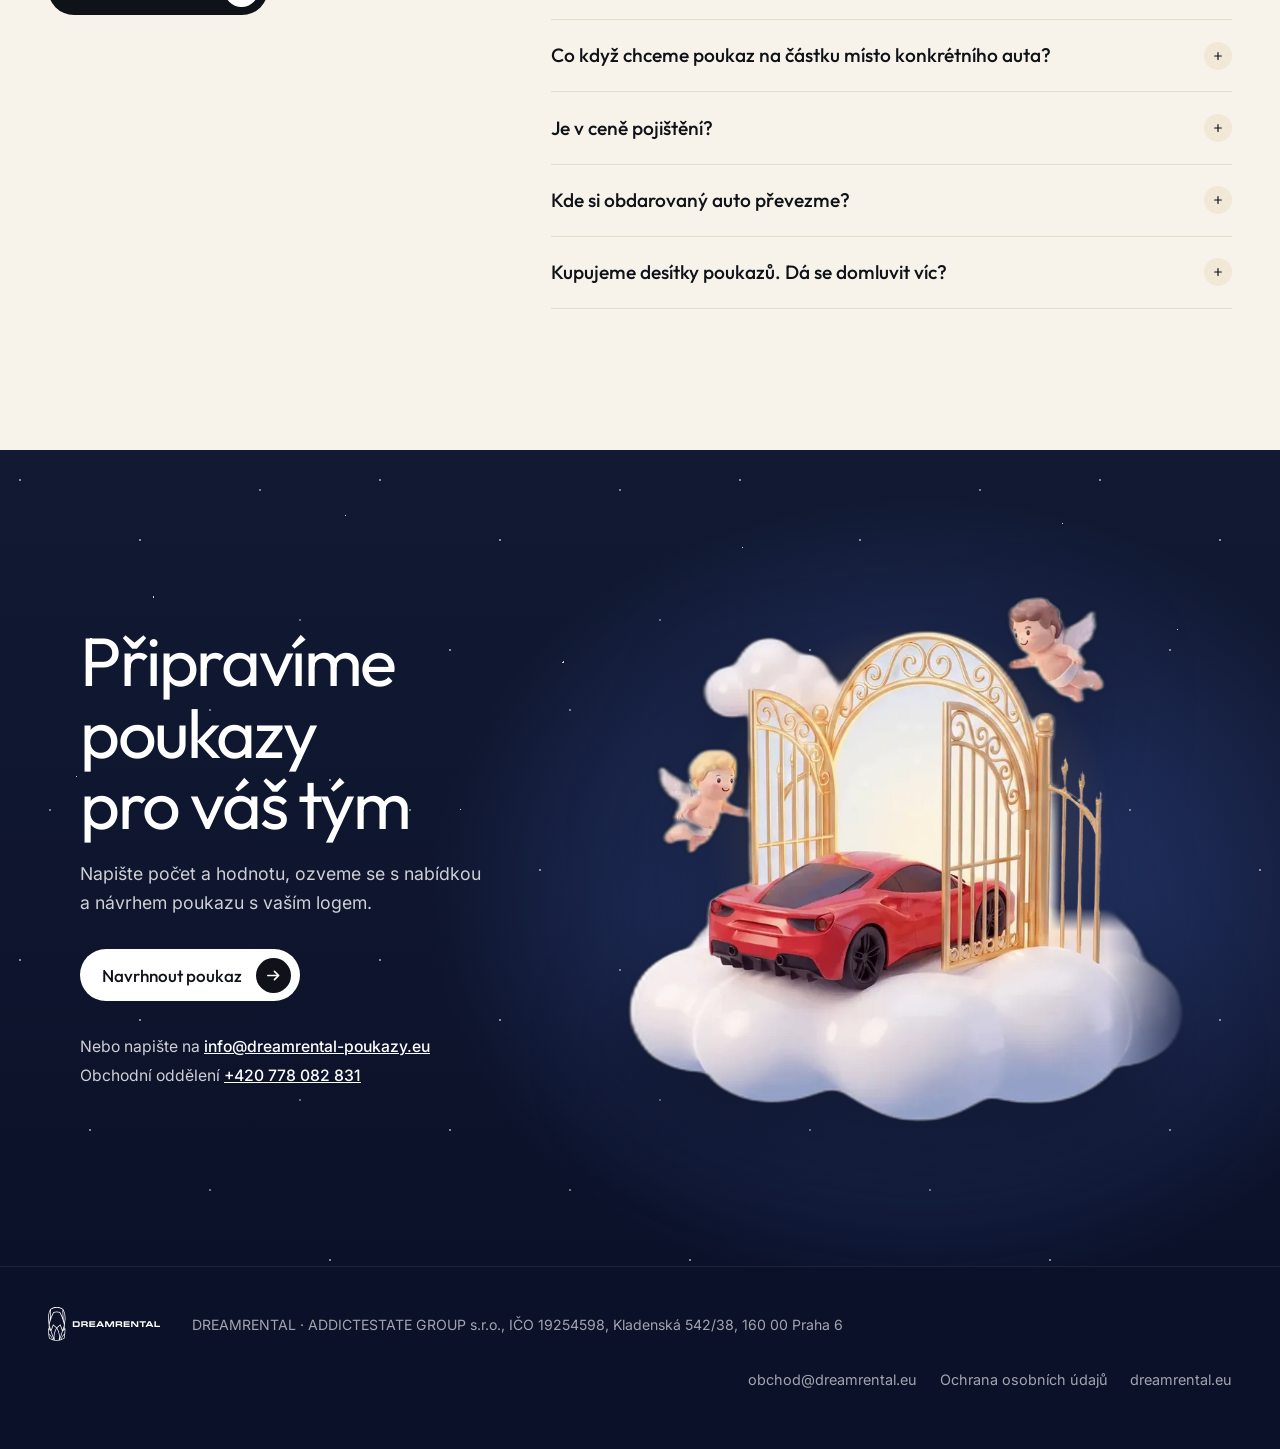
==== commit bad1b839: "Formulář: rámečky a pole správně i v Safari Co-Authored-By: Claude Opus 5.5 <noreply@anthropic.com>" ====
--- a/index.html
+++ b/index.html
@@ -117,7 +117,7 @@
     </div>
 
     <form class="formular" id="formular" novalidate>
-      <fieldset class="pole"><legend>1. Které poukazy a kolik</legend>
+      <div class="pole" role="group"><p class="pole__nadpis">1. Které poukazy a kolik</p>
         <p class="pole__napoveda">Kombinujte, jak chcete. Každý poukaz může být na jiné auto.</p>
         <ul class="polozky" id="polozky" role="list"></ul>
         <div class="pridat">
@@ -132,7 +132,7 @@
             <span class="pridat__ovladani"><span class="vstup vstup--kc"><input type="number" id="castka" min="500" max="200000" step="500" value="5000" inputmode="numeric"><i>Kč</i></span><button type="button" class="pridat__tlacitko" id="pridat-castku">Přidat</button></span>
           </label>
         </div>
-      </fieldset><fieldset class="pole"><legend>2. Věnování a logo <small class="pole__nepovinne">nepovinné</small></legend>
+      </div><div class="pole" role="group"><p class="pole__nadpis">2. Věnování a logo <small class="pole__nepovinne">nepovinné</small></p>
         <label>Od koho (na poukaz)
           <span class="vstup"><input type="text" name="firma" maxlength="48" placeholder="např. Novák &amp; syn s.r.o." autocomplete="organization"></span>
         </label>
@@ -148,7 +148,7 @@
           <input type="file" name="logo" accept="image/png,image/jpeg,image/svg+xml,image/webp"><span class="nahrat__ikona" aria-hidden="true">+</span>
           <span><b>Přidat logo do náhledu</b><small>Zůstane jen ve vašem prohlížeči, nikam se neodesílá.</small></span>
         </label>
-      </fieldset><fieldset class="pole pole--kontakt"><legend>3. Kam vám pošleme nabídku</legend>
+      </div><div class="pole pole--kontakt" role="group"><p class="pole__nadpis">3. Kam vám pošleme nabídku</p>
         <div class="pole__dva">
           <label>Jméno a příjmení
             <span class="vstup"><input type="text" name="jmeno" required maxlength="80" autocomplete="name"></span>
@@ -159,15 +159,15 @@
           <label>E-mail
             <span class="vstup"><input type="email" name="email" required maxlength="120" autocomplete="email" inputmode="email"></span>
           </label>
-          <label>Telefon <small>nepovinné</small>
+          <label><span>Telefon <small>nepovinné</small></span>
             <span class="vstup"><input type="tel" name="telefon" maxlength="30" autocomplete="tel" inputmode="tel"></span>
           </label>
         </div>
-        <label>Poznámka <small>nepovinné</small>
+        <label><span>Poznámka <small>nepovinné</small></span>
           <span class="vstup"><textarea name="poznamka" rows="2" maxlength="600" placeholder="Např. termín předání, tištěné poukazy, faktura na jinou firmu"></textarea></span>
         </label>
         <p class="pole__chyba" data-chyba hidden></p>
-      </fieldset><div class="souhrn" aria-live="polite">
+      </div><div class="souhrn" aria-live="polite">
         <ul class="souhrn__polozky" data-s="polozky" role="list"></ul>
         <p class="souhrn__radek"><span data-s="kusu">Zatím žádný poukaz</span><span data-s="celkem" class="souhrn__celkem">0 Kč</span></p>
         <p class="souhrn__pozn" data-s="pozn">včetně DPH</p>
--- a/css/style.css
+++ b/css/style.css
@@ -827,3 +827,23 @@
 .polozky.je-zablesk-seznam{animation:zablesk-seznam 1.6s ease}
 @keyframes zablesk-seznam{0%,40%{box-shadow:0 0 0 6px rgba(201,154,62,.4);border-radius:var(--r-s)}100%{box-shadow:0 0 0 0 rgba(201,154,62,0)}}
 @media (max-width:40rem){.pole__dva{grid-template-columns:1fr}}
+
+/* visačky na girlandě přes celou šířku; délku provázku a výšku zavěšení počítá skript */
+.postup__provazek{width:100vw;max-width:none;margin-left:calc(50% - 50vw);height:3.75rem}
+.visacky{margin-top:0;align-items:start}
+.visacka,.visacka:nth-child(n){margin-top:var(--visi,2.4rem);transform-origin:50% calc(var(--nit,2.4rem) * -1)}
+.visacka::before{height:calc(var(--nit,2.4rem) + 1.55rem)}
+.visacky{position:relative;margin-top:-3.75rem}
+@media (max-width:40rem){
+  .visacky{margin-top:1rem}
+  .visacka,.visacka:nth-child(n){--visi:2.4rem;--nit:2.4rem}
+}
+.visacka::before{width:2px;margin-left:-1px}
+
+/* kroky konfigurátoru bez fieldset/legend (Safari je skládá jinak) */
+.pole__nadpis{font:500 1.15rem/1.2 var(--f-d);color:var(--ink);margin:0 0 .2rem}
+.pole label > span:first-child small{margin-left:.35rem}
+.vstup input,.vstup textarea,.vstup select{width:100%;min-width:0;box-sizing:border-box}
+.pole__dva > label,.pole > label{min-width:0}
+.pole:has(.polozky) .pole__nadpis{margin-bottom:0}
+.polozka.je-nahled:not(.je-vybrano){border-color:var(--linka);box-shadow:none}
